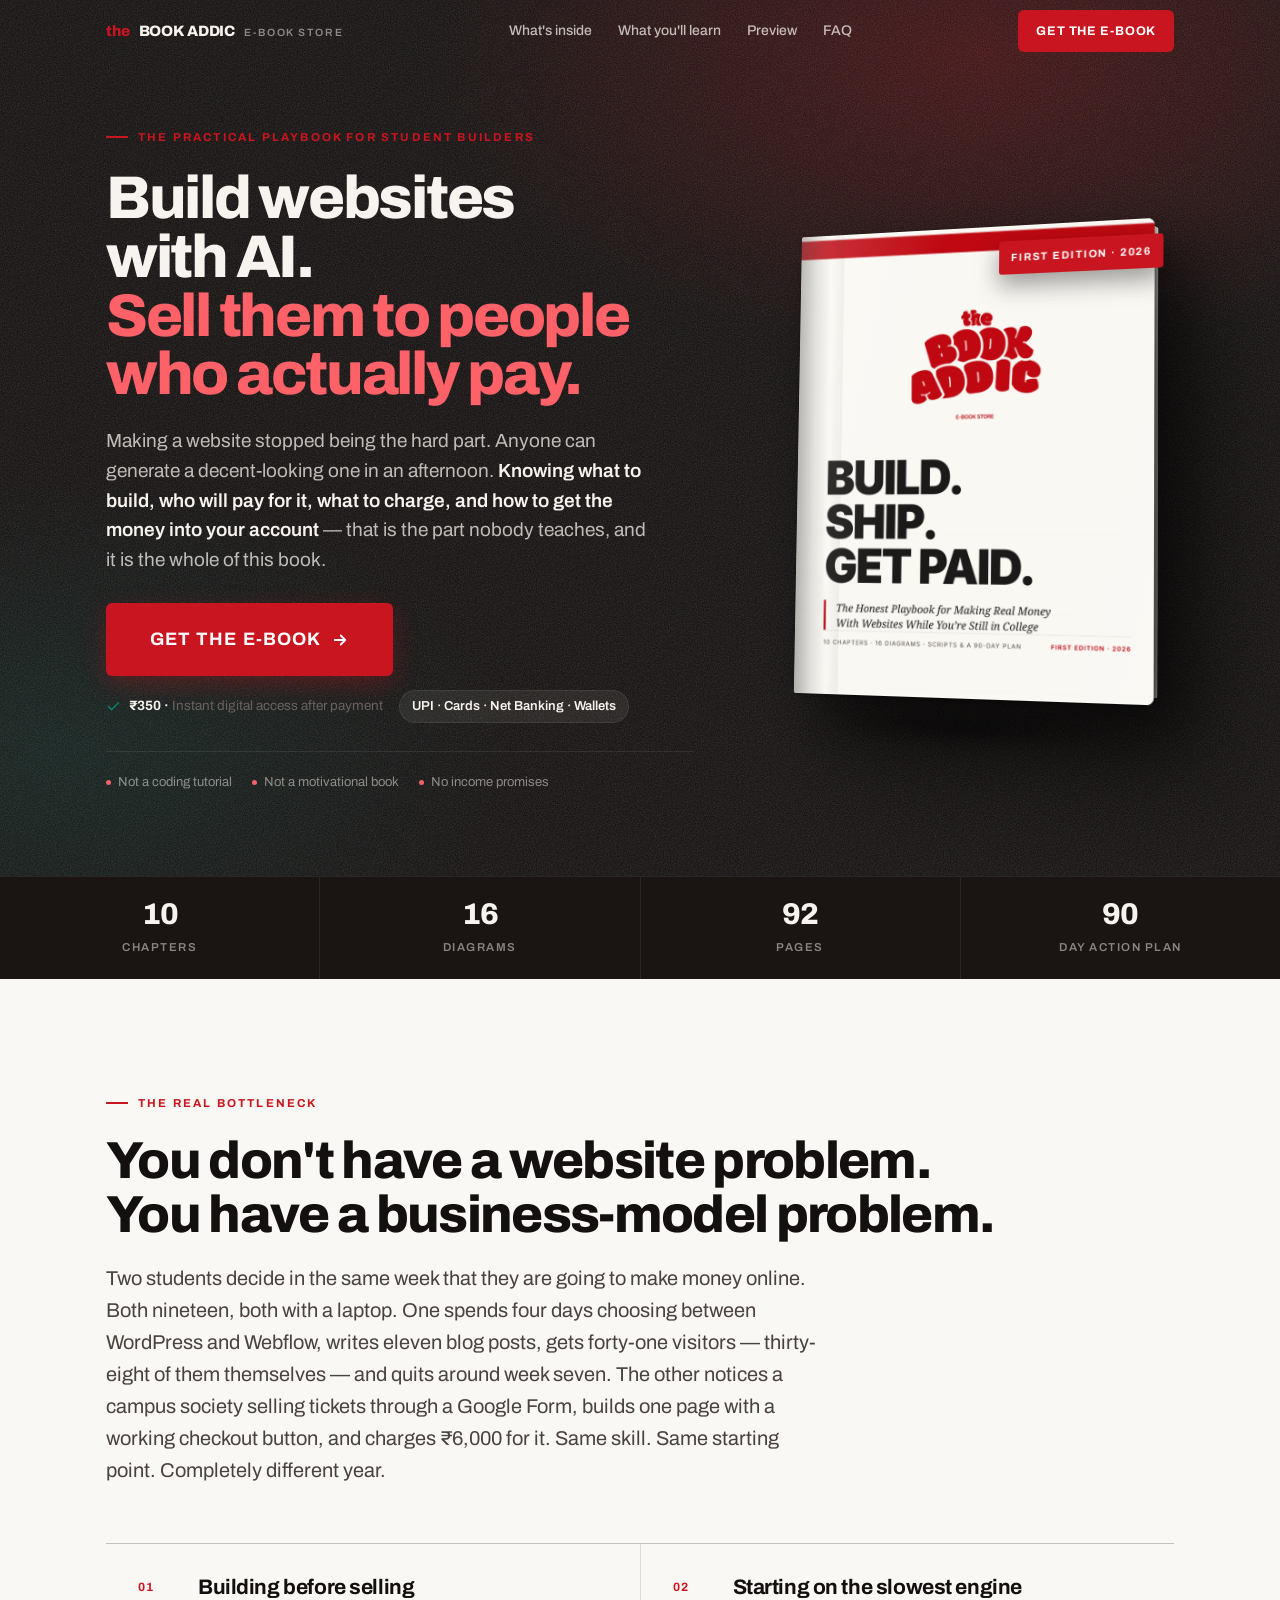
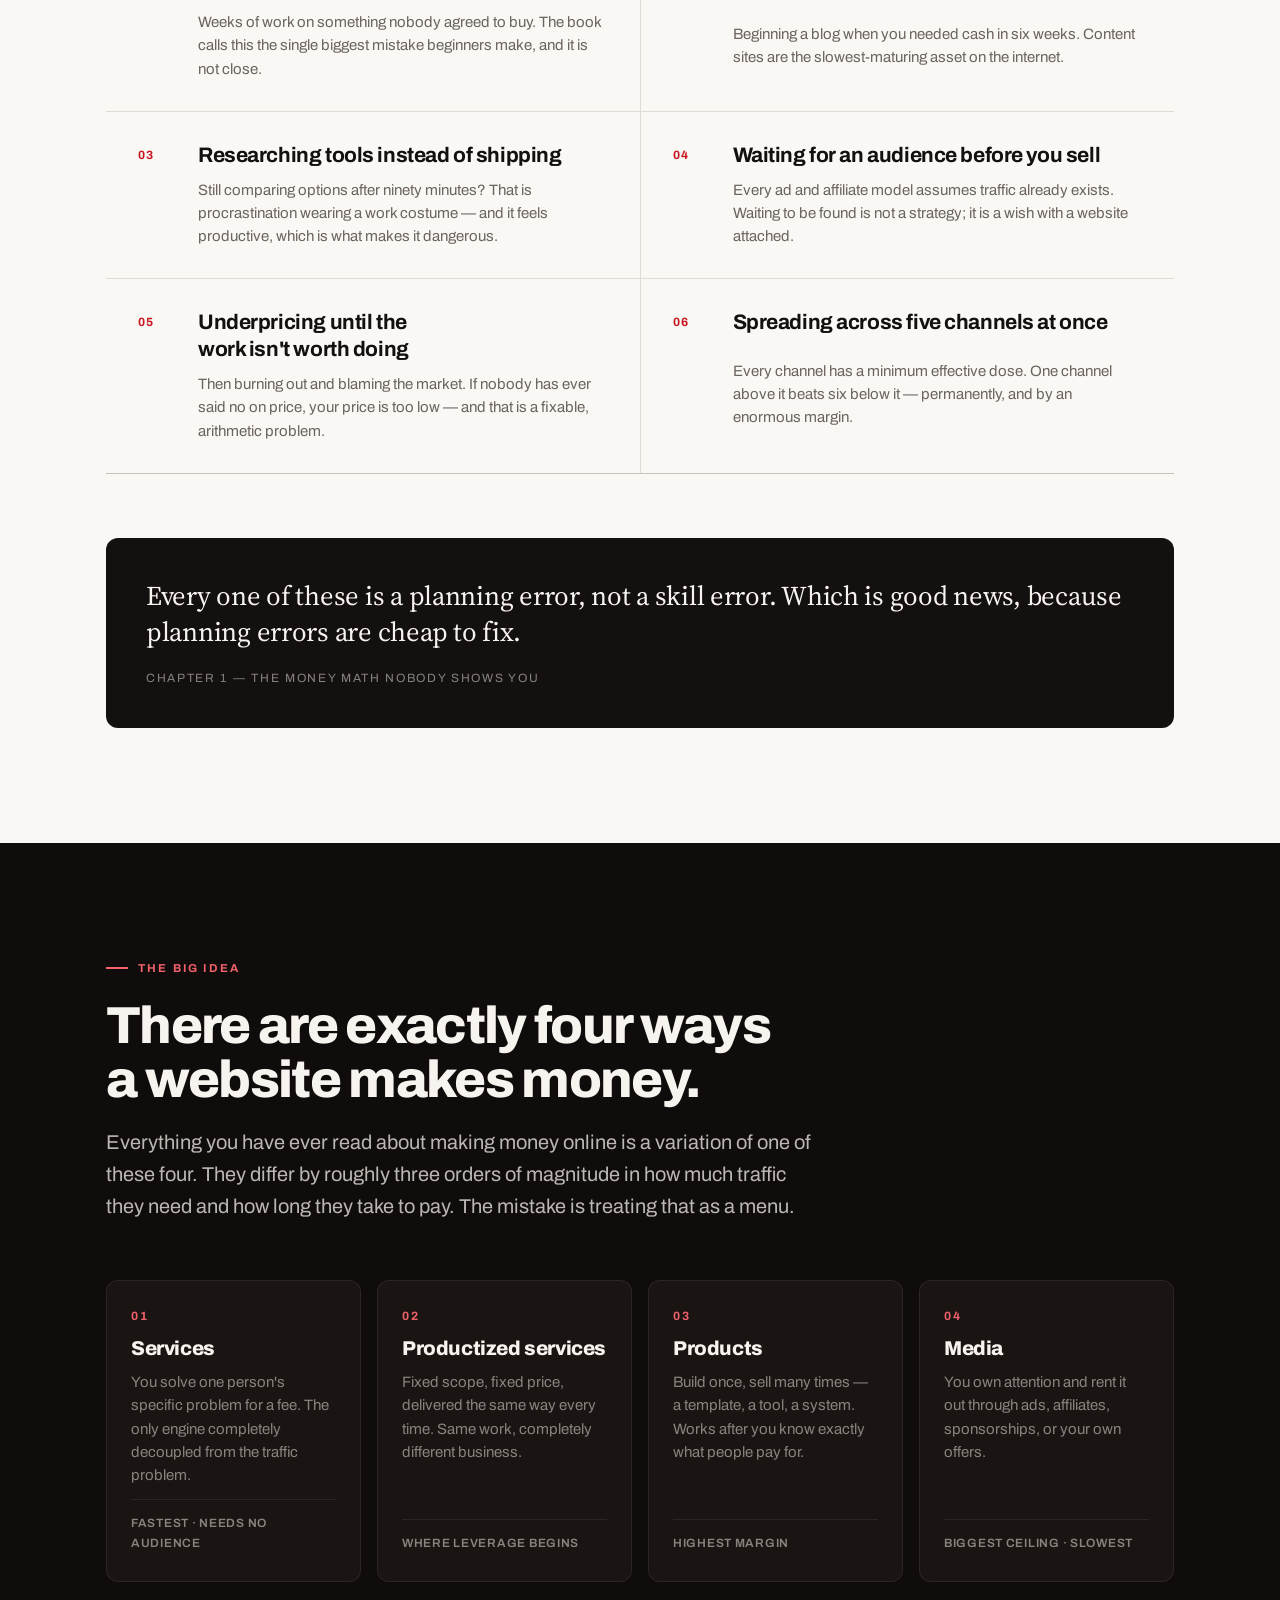
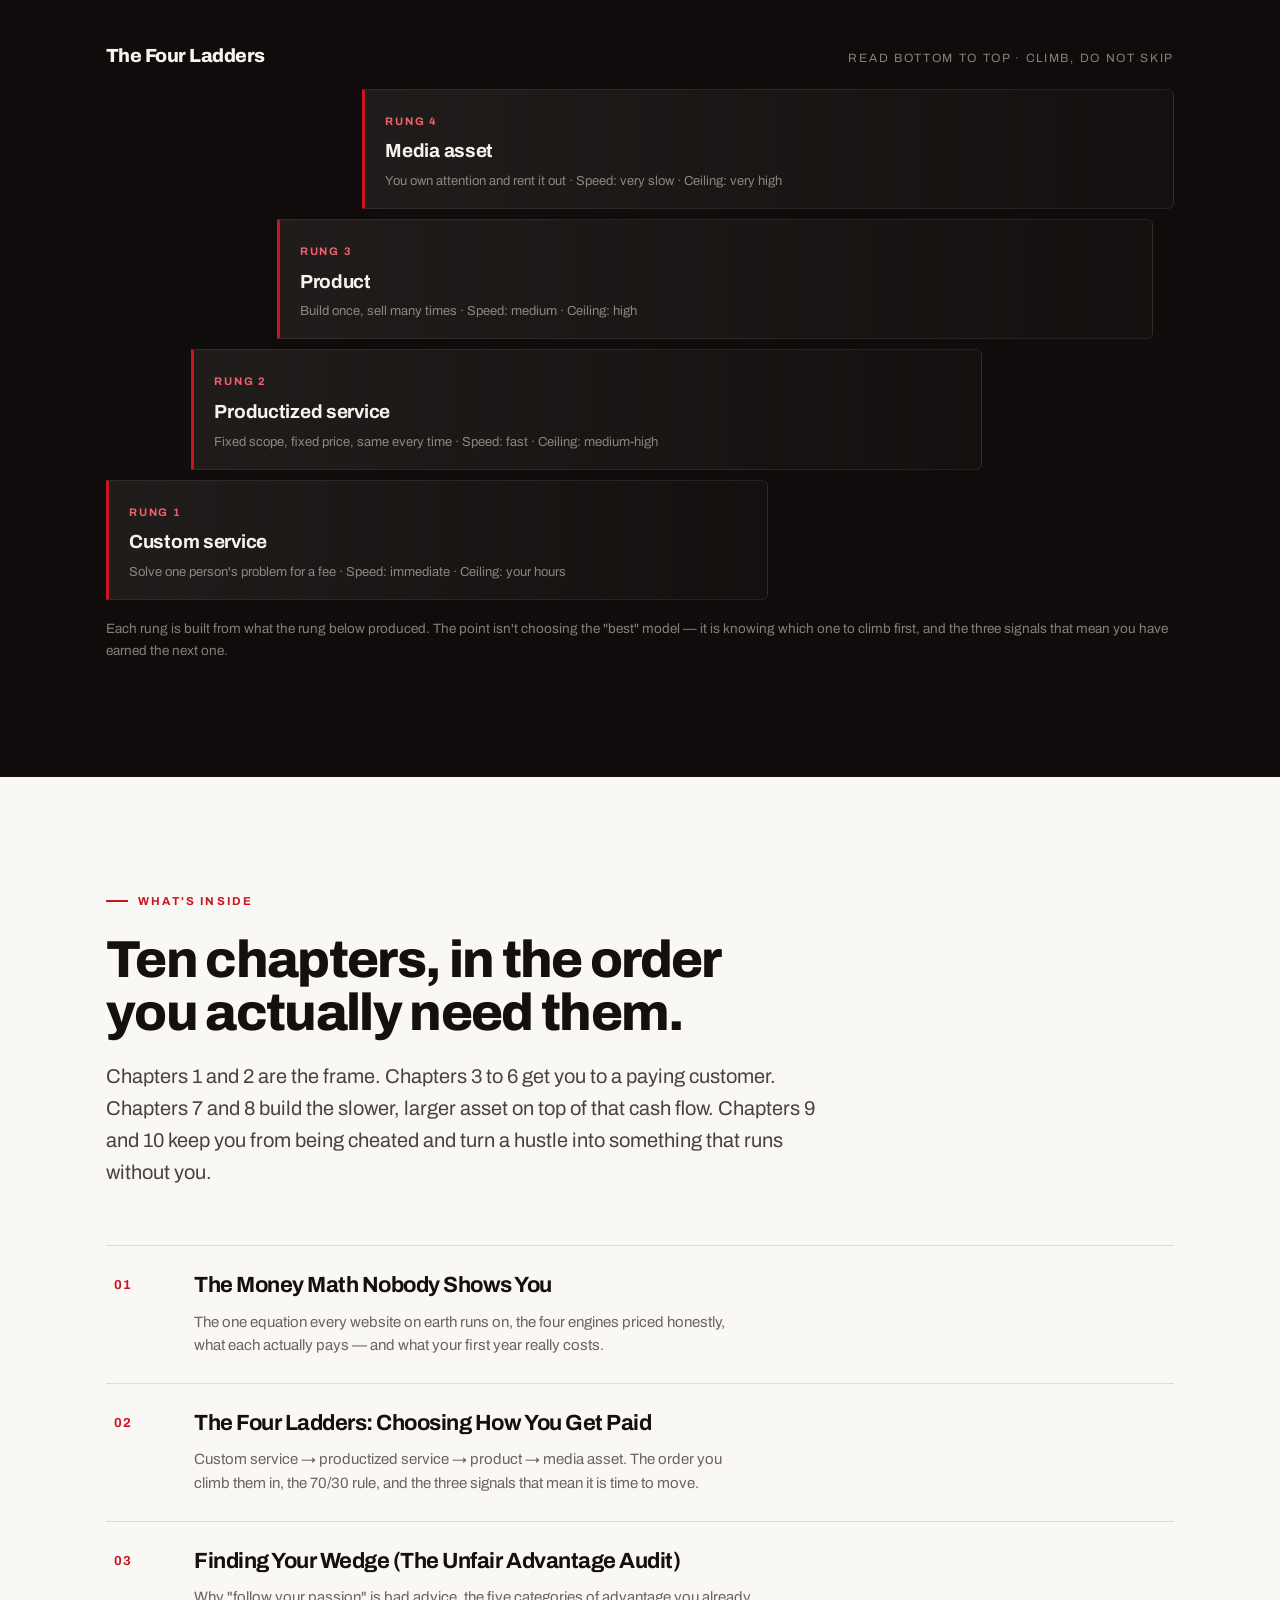
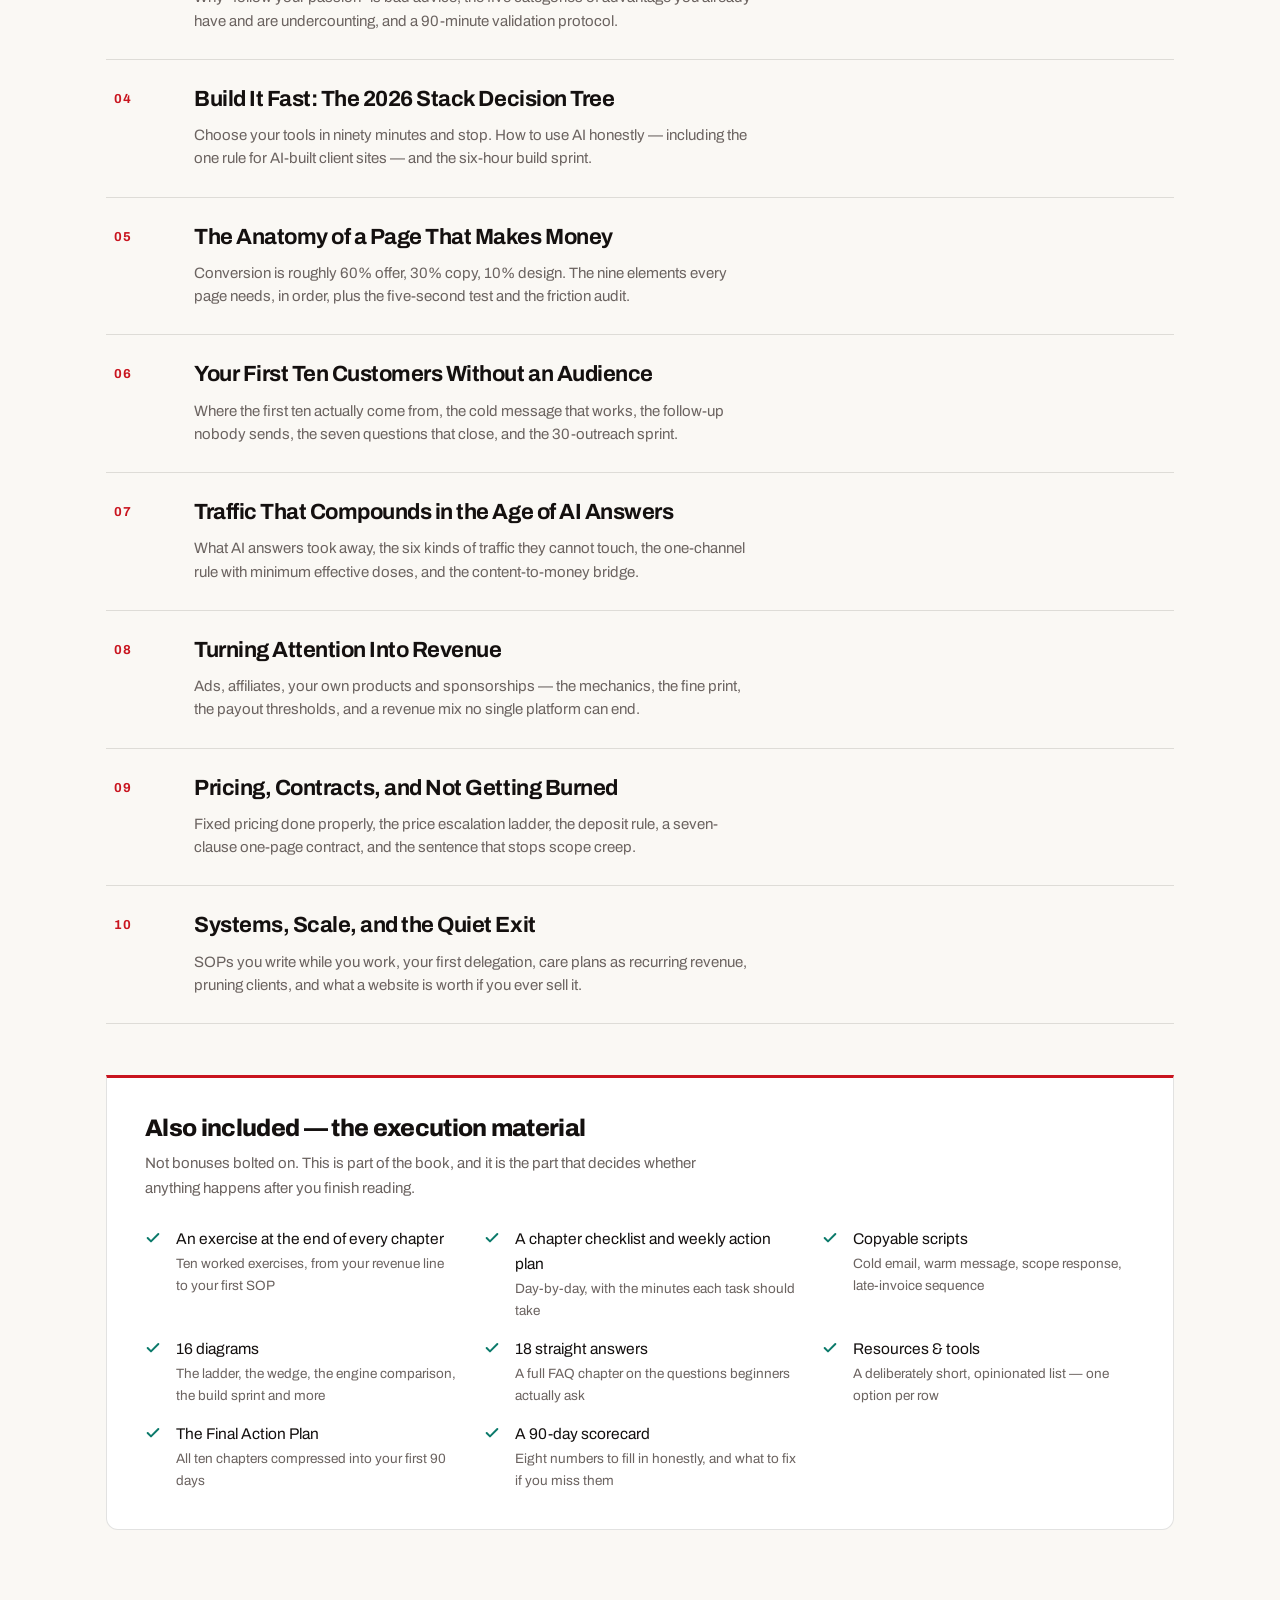
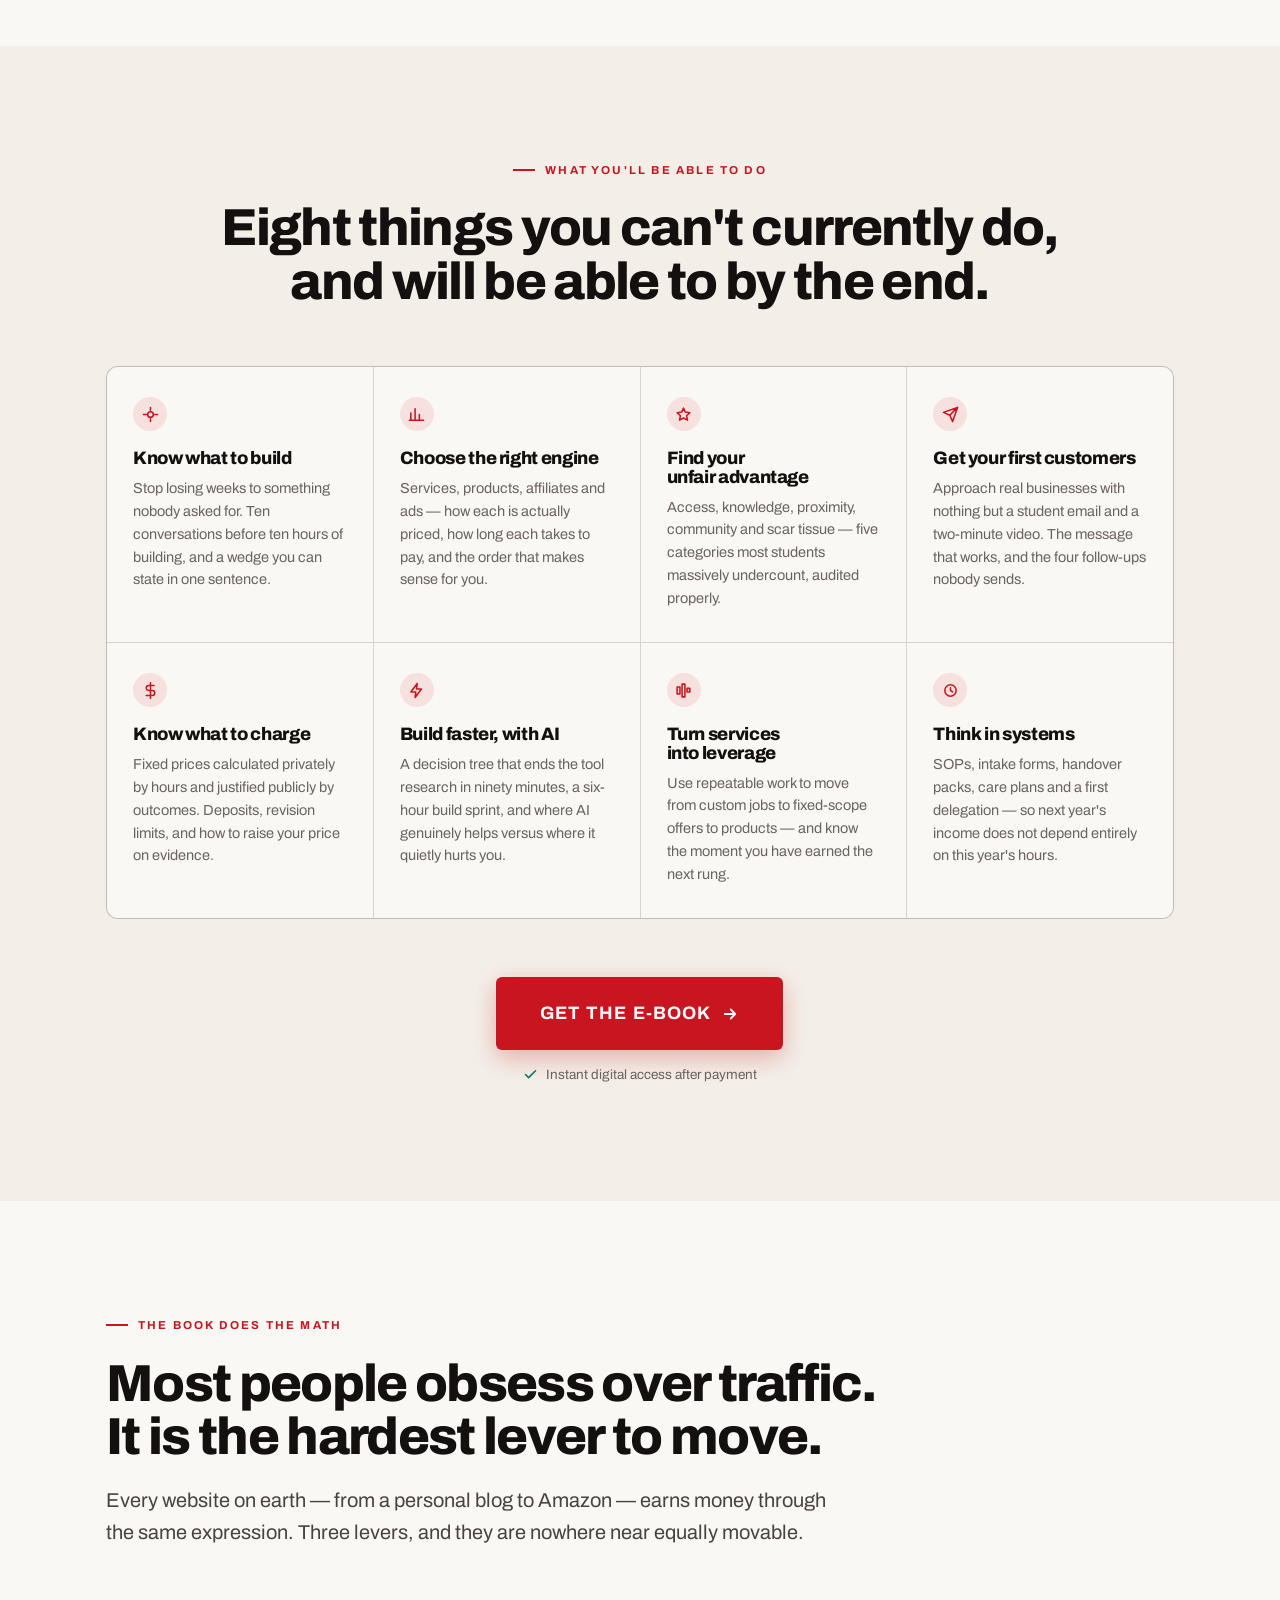
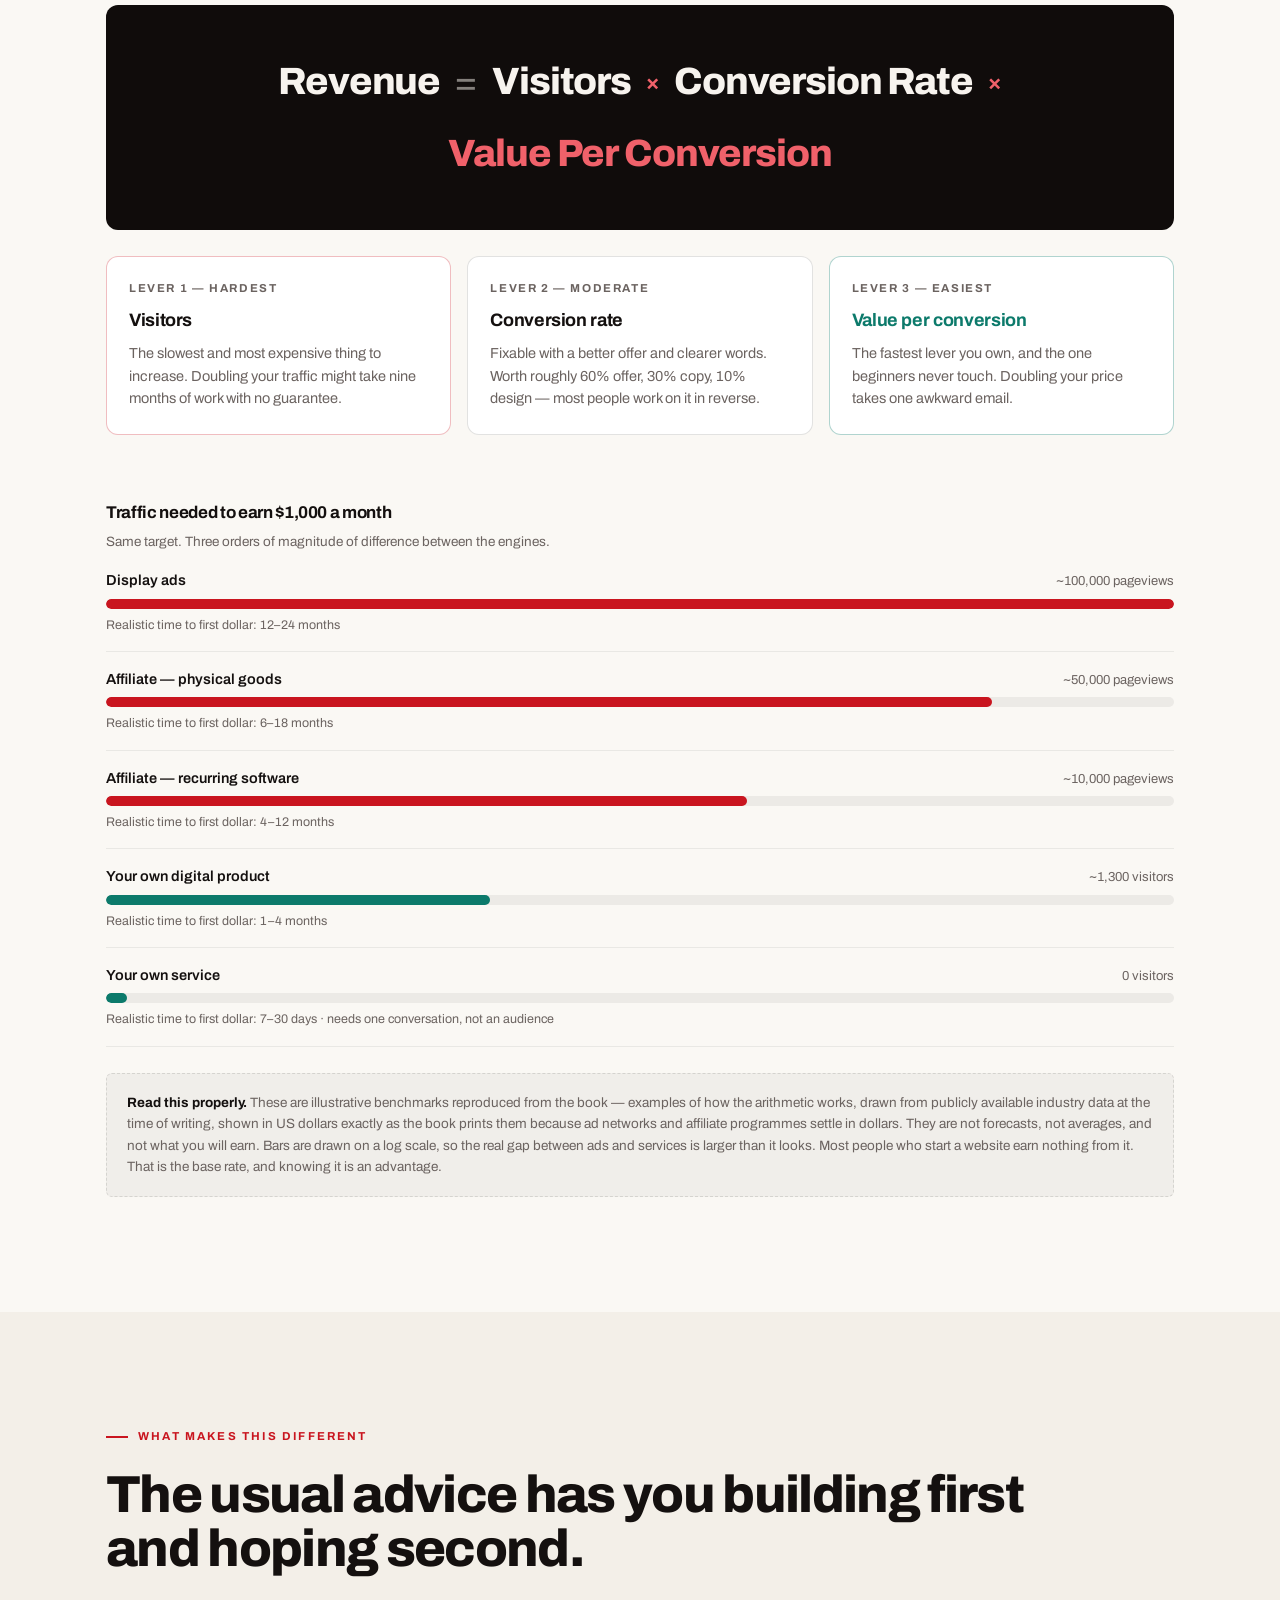
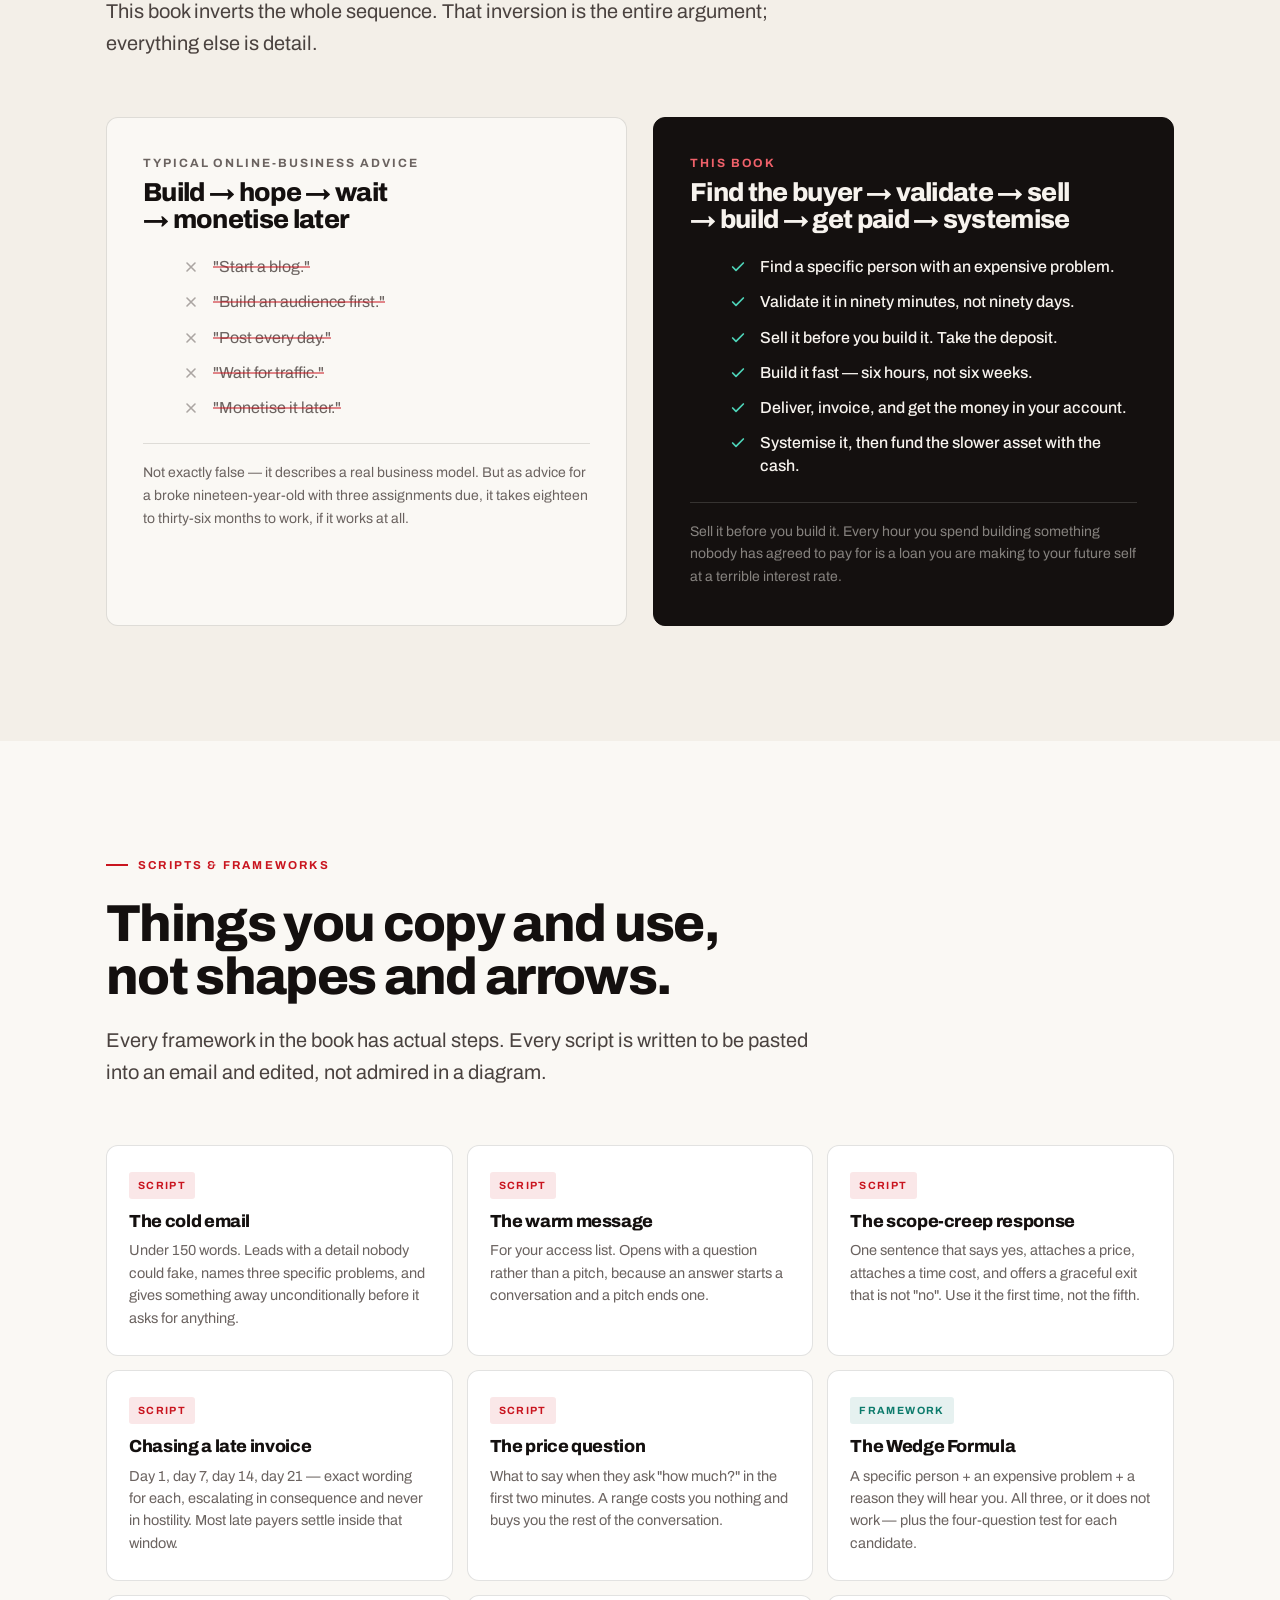
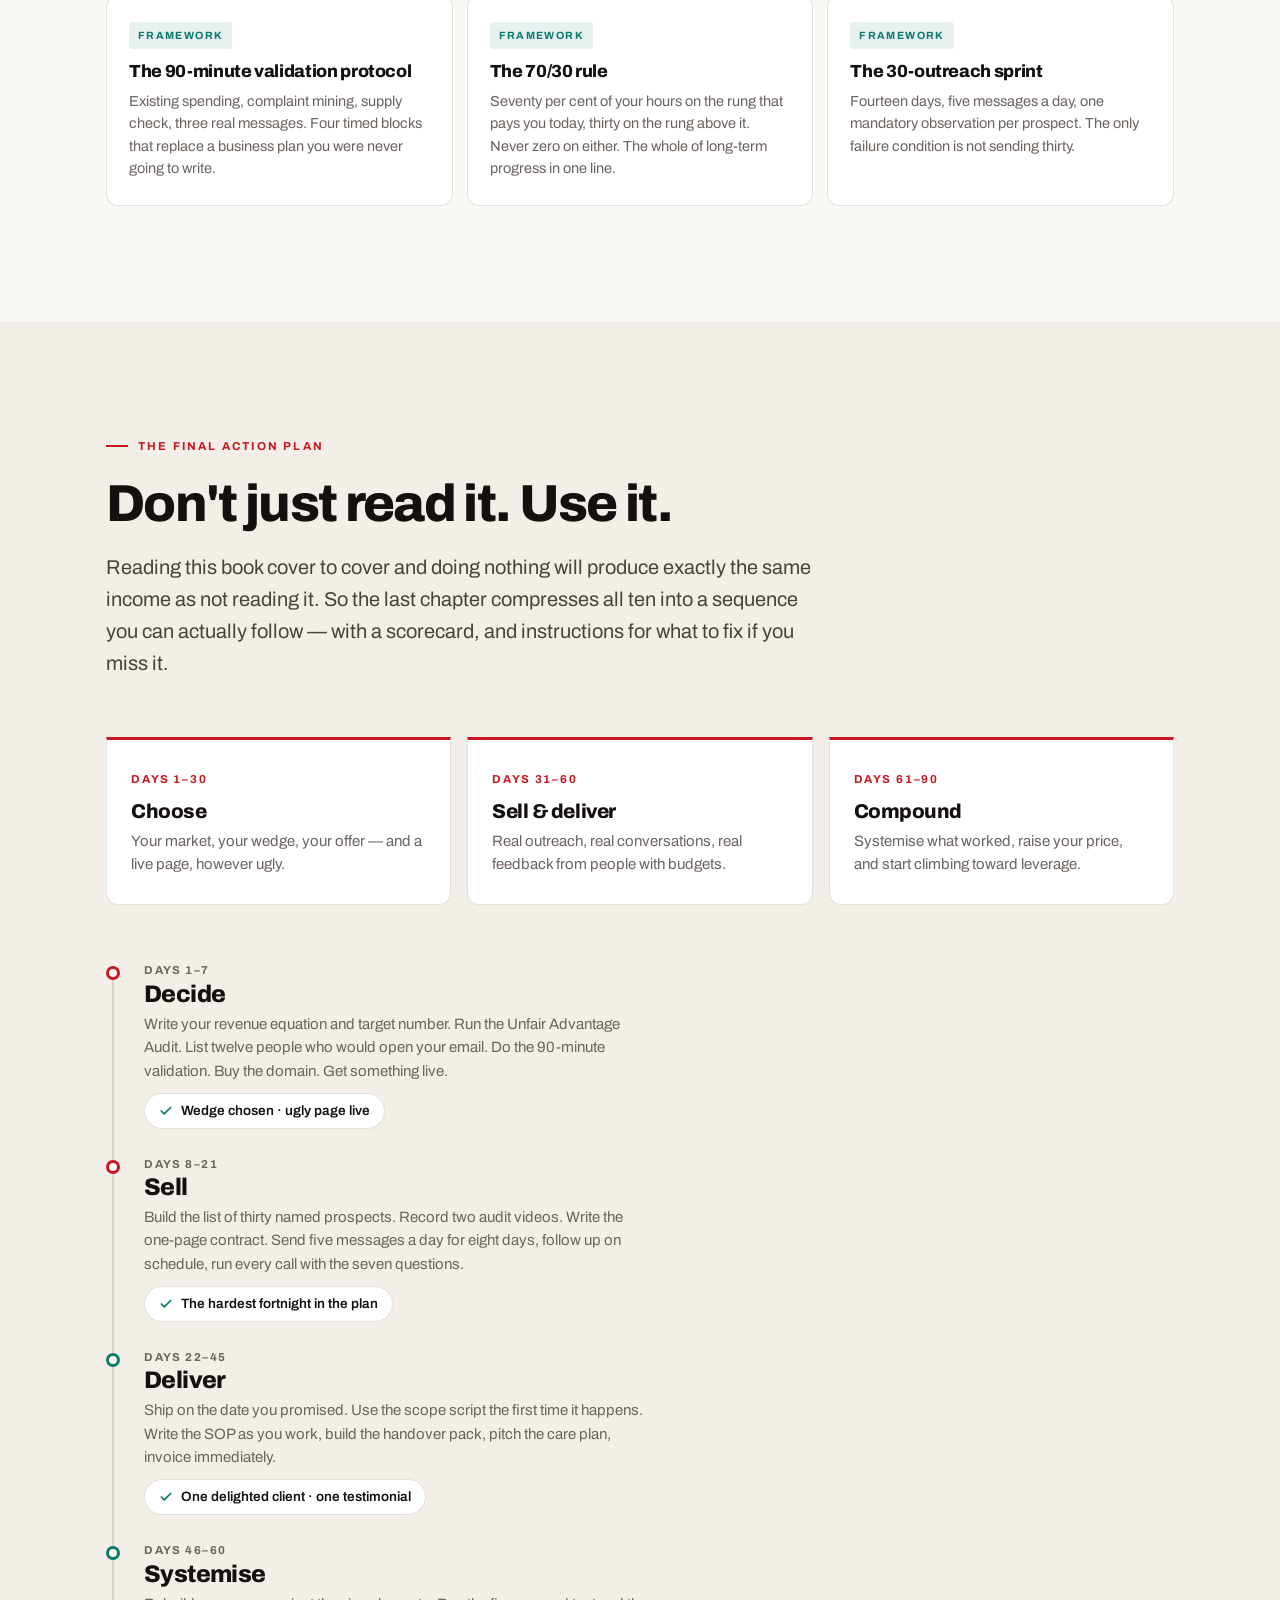
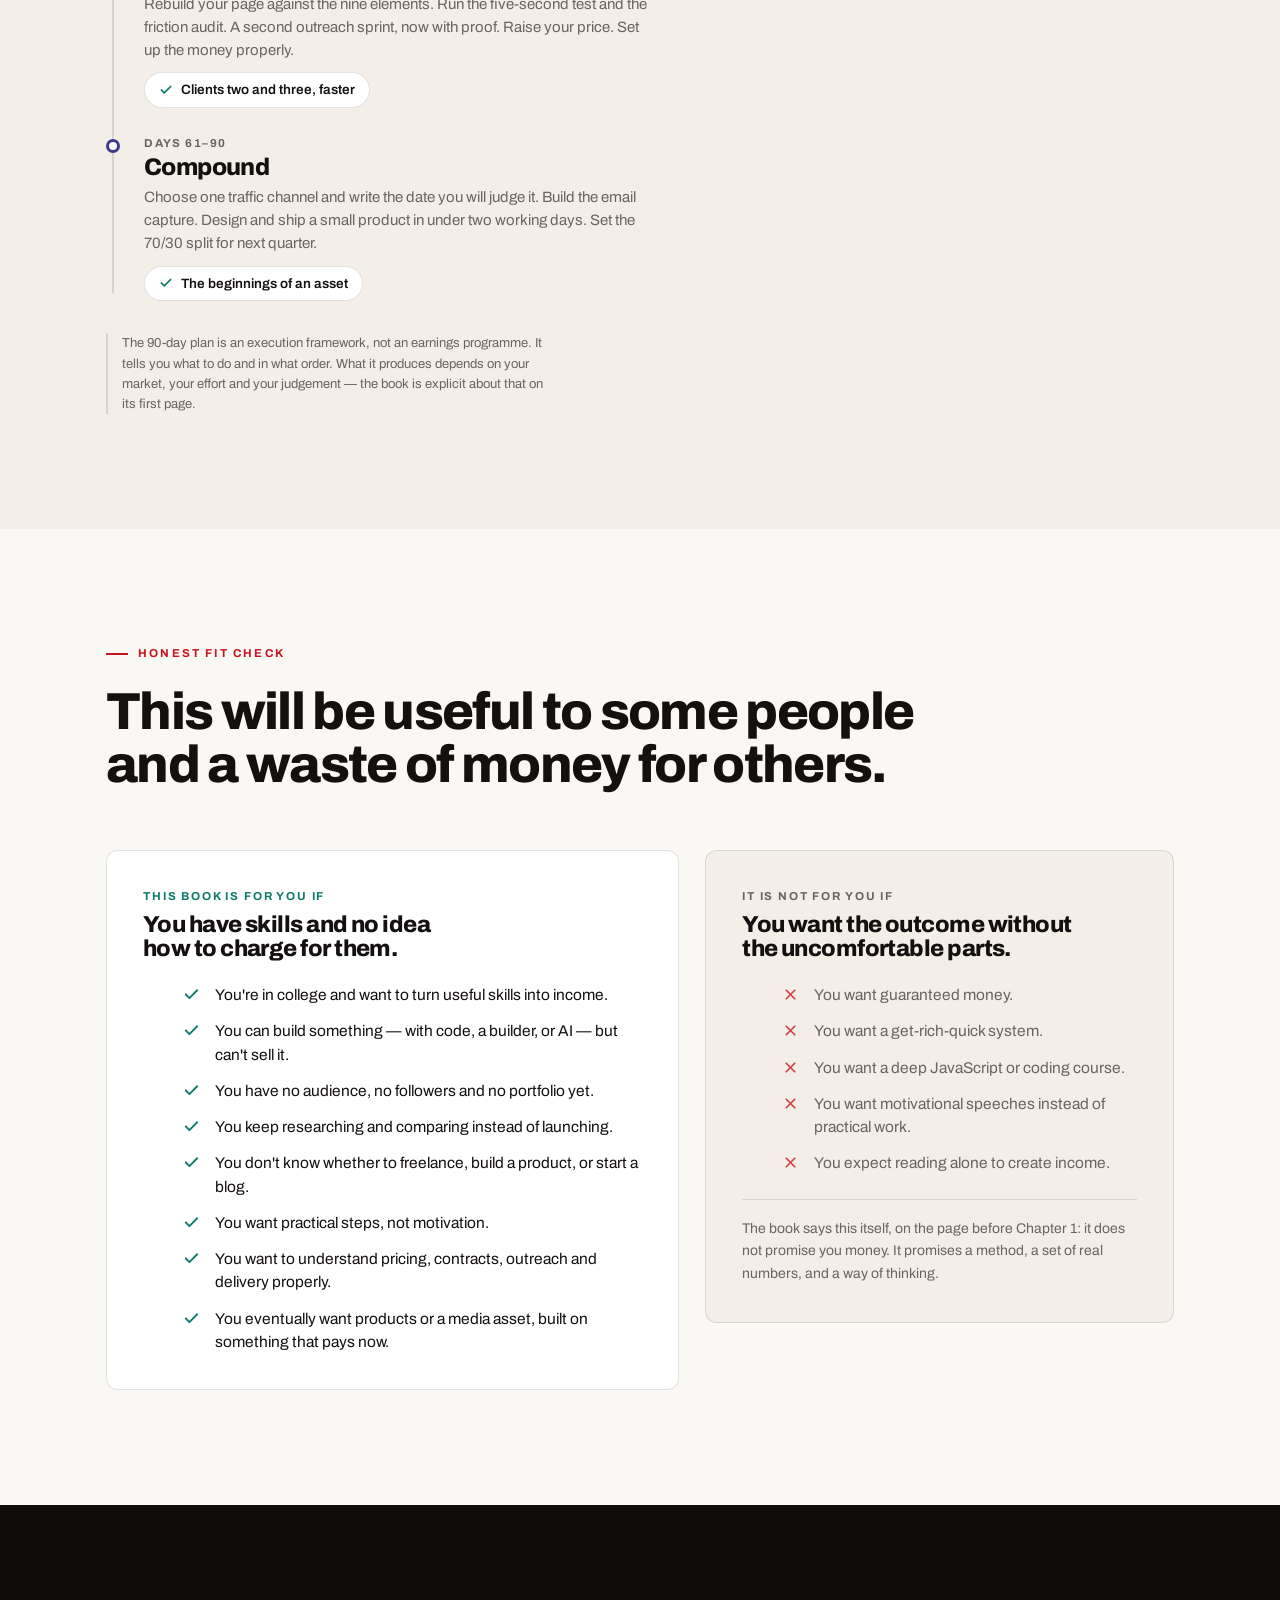
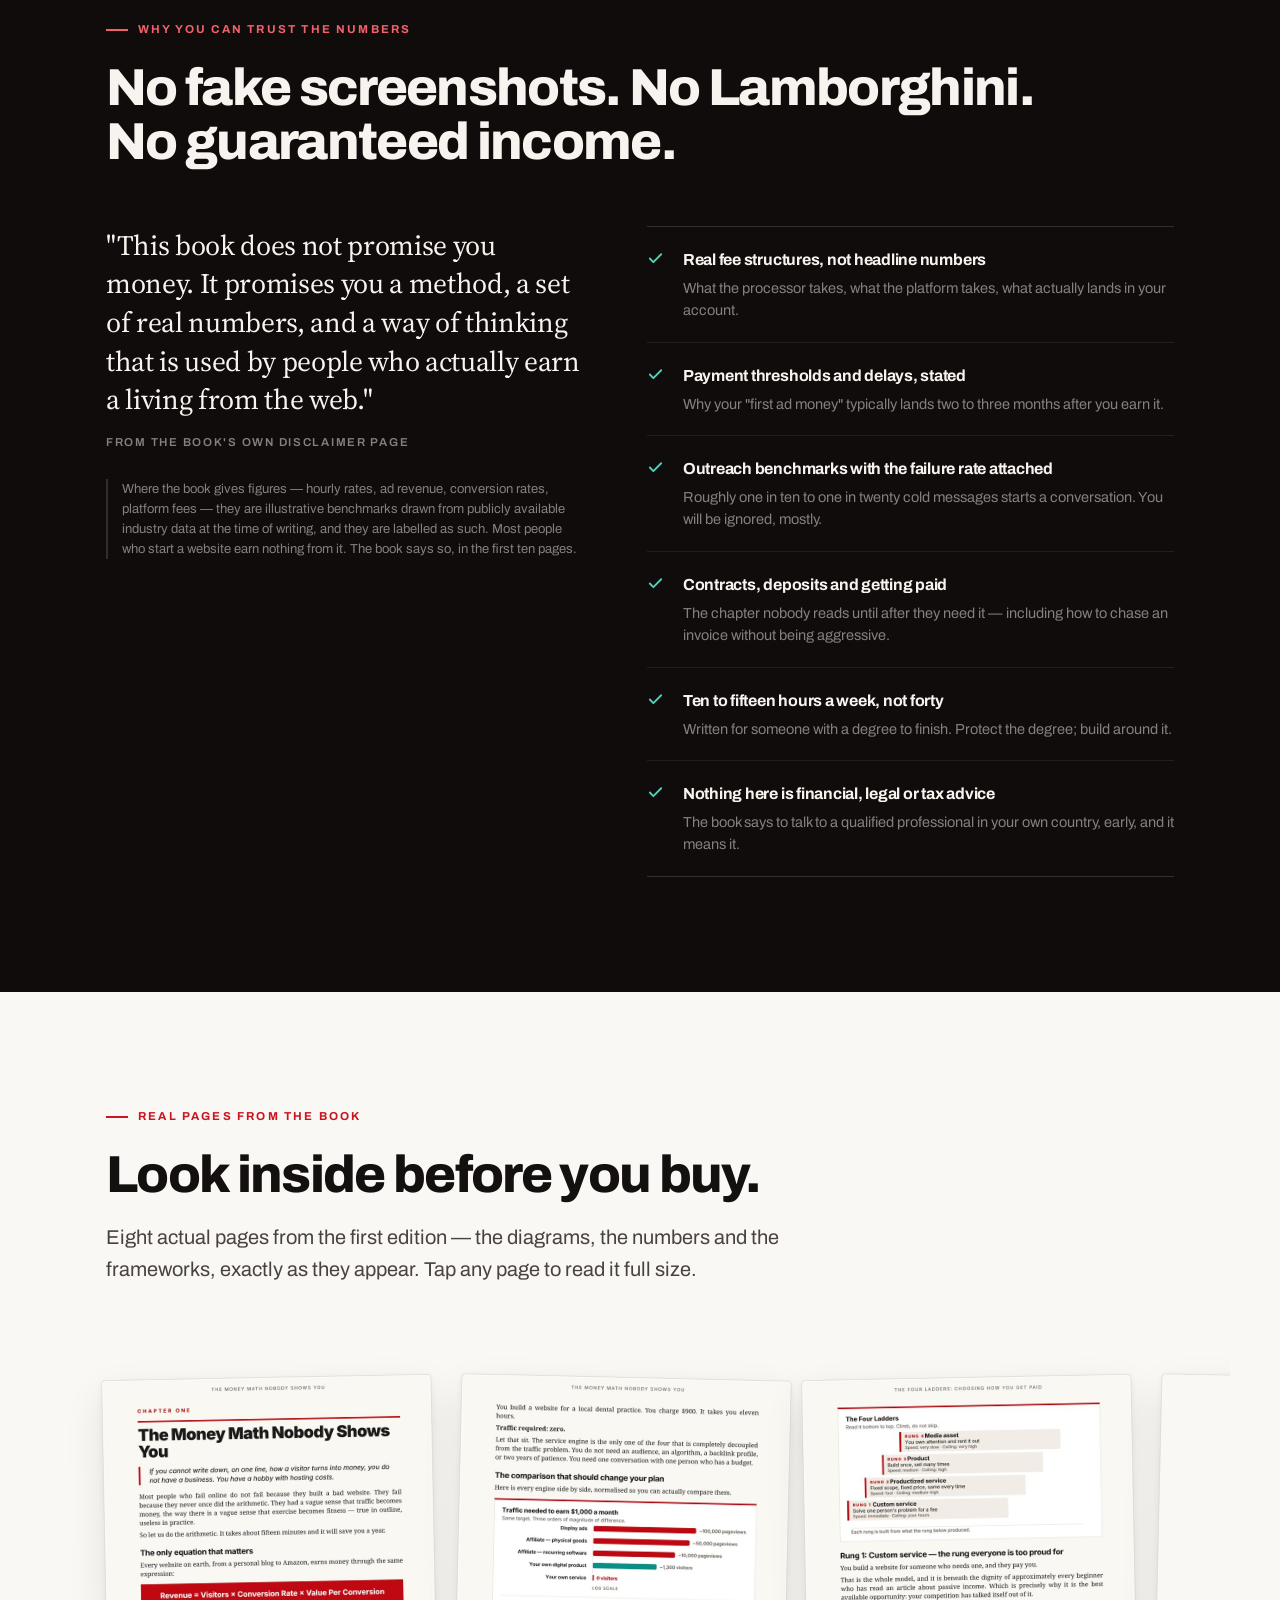
==== index.html @ db7b35ff "Add Build. Ship. Get Paid. sales funnel Two-page static funnel for the e-book: a sales page and a po" ====
<!DOCTYPE html>
<html lang="en-IN">
<head>
<meta charset="utf-8">
<meta name="viewport" content="width=device-width, initial-scale=1">

<title>Build. Ship. Get Paid. | The Honest Playbook for Making Money With Websites</title>
<meta name="description" content="A practical playbook for college students and beginners: what to build, who will pay for it, what to charge, and how to get your first customers without an audience. 10 chapters, 16 diagrams, copyable scripts and a 90-day action plan. No income promises.">
<meta name="author" content="The Book Addic">
<meta name="theme-color" content="#100C0B">
<link rel="canonical" href="https://example.com/funnel/index.html"><!-- ← replace with your live URL -->

<!-- ===== OPEN GRAPH / SOCIAL ============================================
     Replace the two absolute URLs below with your live domain once deployed.
     og:image must be an absolute URL for Facebook/WhatsApp/LinkedIn to fetch it.
====================================================================== -->
<meta property="og:type" content="website">
<meta property="og:locale" content="en_IN">
<meta property="og:site_name" content="The Book Addic — E-Book Store">
<meta property="og:title" content="Build. Ship. Get Paid. — The Honest Playbook for Making Money With Websites">
<meta property="og:description" content="Anyone can build a website with AI now. Almost nobody knows who to sell it to, what to charge, or how to get paid. This is the book about that part.">
<meta property="og:url" content="https://example.com/funnel/index.html">
<meta property="og:image" content="https://example.com/funnel/assets/img/og-image.jpg">
<meta property="og:image:width" content="1200">
<meta property="og:image:height" content="630">
<meta name="twitter:card" content="summary_large_image">
<meta name="twitter:title" content="Build. Ship. Get Paid.">
<meta name="twitter:description" content="Build websites with AI. Sell them to people who actually pay. The honest playbook for student builders.">
<meta name="twitter:image" content="https://example.com/funnel/assets/img/og-image.jpg">

<link rel="icon" href="assets/img/cover.png">

<!-- fonts -->
<link rel="preconnect" href="https://fonts.googleapis.com">
<link rel="preconnect" href="https://fonts.gstatic.com" crossorigin>
<link href="https://fonts.googleapis.com/css2?family=Archivo:wght@400;500;600;700;800&family=Source+Serif+4:ital,opsz,wght@0,8..60,400;0,8..60,600;1,8..60,400&display=swap" rel="stylesheet">
<link rel="stylesheet" href="assets/css/funnel.css">

<!-- ====== ADD META PIXEL HERE ==========================================
<script>
  !function(f,b,e,v,n,t,s){ ... }  // paste the Meta base code
  fbq('init', 'YOUR_PIXEL_ID');
  fbq('track', 'PageView');
</script>
====================================================================== -->

<!-- ====== ADD GOOGLE ANALYTICS HERE ====================================
<script async src="https://www.googletagmanager.com/gtag/js?id=G-XXXXXXX"></script>
<script>
  window.dataLayer = window.dataLayer || [];
  function gtag(){dataLayer.push(arguments);}
  gtag('js', new Date());
  gtag('config', 'G-XXXXXXX');
</script>
====================================================================== -->

<!-- ====== ADD GOOGLE TAG MANAGER HERE ==================================
<script>(function(w,d,s,l,i){ ... })(window,document,'script','dataLayer','GTM-XXXXXXX');</script>
====================================================================== -->

<script type="application/ld+json">
{
  "@context": "https://schema.org",
  "@type": "Book",
  "name": "Build. Ship. Get Paid.",
  "alternateName": "The Honest Playbook for Making Real Money With Websites While You're Still in College",
  "bookEdition": "First Edition",
  "bookFormat": "https://schema.org/EBook",
  "numberOfPages": 92,
  "inLanguage": "en",
  "datePublished": "2026",
  "publisher": { "@type": "Organization", "name": "The Book Addic" },
  "about": ["Web development business", "Freelancing", "Digital products", "Student entrepreneurship"],
  "offers": {
    "@type": "Offer",
    "price": "350.00",
    "priceCurrency": "INR",
    "availability": "https://schema.org/InStock",
    "url": "https://example.com/funnel/index.html"
  }
}
</script>
</head>

<body>

<!-- ====== ADD GOOGLE TAG MANAGER (noscript) HERE ======================= -->

<!-- ══════════════════════════════════════════════════════════════════════
     NAV
══════════════════════════════════════════════════════════════════════ -->
<header class="nav">
  <div class="wrap nav__in">
    <a class="nav__brand" href="#top">
      <b>the</b>BOOK ADDIC <span>E-Book Store</span>
    </a>
    <nav class="nav__links" aria-label="Sections">
      <a href="#inside">What's inside</a>
      <a href="#learn">What you'll learn</a>
      <a href="#preview">Preview</a>
      <a href="#faq">FAQ</a>
    </nav>
    <a class="btn btn--sm nav__cta" data-buy="nav" href="#offer">Get the e-book</a>
  </div>
</header>

<main id="top">

<!-- ══════════════════════════════════════════════════════════════════════
     1 — HERO
══════════════════════════════════════════════════════════════════════ -->
<section class="hero">
  <div class="wrap hero__grid">

    <div>
      <p class="eyebrow">The practical playbook for student builders</p>

      <h1 class="h-xl hero__title">
        <span>Build websites with AI.</span>
        <span class="l2">Sell them to people who actually pay.</span>
      </h1>

      <p class="hero__sub">
        Making a website stopped being the hard part. Anyone can generate a decent-looking
        one in an afternoon. <strong>Knowing what to build, who will pay for it, what to charge,
        and how to get the money into your account</strong> — that is the part nobody teaches,
        and it is the whole of this book.
      </p>

      <div class="hero__actions">
        <a class="btn btn--xl" data-buy="hero" href="#offer">
          Get the e-book
          <svg class="arw" width="18" height="18" viewBox="0 0 24 24" fill="none" stroke="currentColor" stroke-width="2.4" stroke-linecap="round" stroke-linejoin="round" aria-hidden="true"><path d="M5 12h14M13 6l6 6-6 6"/></svg>
        </a>
        <div class="herofoot">
          <p class="reassure">
            <svg width="15" height="15" viewBox="0 0 24 24" fill="none" stroke="currentColor" stroke-width="2.6" stroke-linecap="round" stroke-linejoin="round" aria-hidden="true"><path d="M20 6 9 17l-5-5"/></svg>
            <span><b class="reassure__price" data-price-inline></b>Instant digital access after payment</span>
          </p>
          <p class="methods" data-methods-row>
            <span class="methods__v" data-methods></span>
          </p>
        </div>
      </div>

      <div class="hero__nots">
        <span>Not a coding tutorial</span>
        <span>Not a motivational book</span>
        <span>No income promises</span>
      </div>
    </div>

    <div class="mockup">
      <div class="book">
        <span class="book__badge">First edition · 2026</span>
        <div class="book__face">
          <img src="assets/img/cover.png" width="820" height="1040" alt="Cover of Build. Ship. Get Paid. — The Honest Playbook for Making Real Money With Websites While You're Still in College, published by The Book Addic." fetchpriority="high">
        </div>
        <div class="book__pages" aria-hidden="true"></div>
        <div class="book__glow" aria-hidden="true"></div>
      </div>
    </div>

  </div>
</section>

<!-- spec strip -->
<section class="spec" aria-label="What the book contains">
  <div class="spec__in">
    <div class="spec__i"><div class="spec__n">10</div><div class="spec__l">Chapters</div></div>
    <div class="spec__i"><div class="spec__n">16</div><div class="spec__l">Diagrams</div></div>
    <div class="spec__i"><div class="spec__n">92</div><div class="spec__l">Pages</div></div>
    <div class="spec__i"><div class="spec__n">90</div><div class="spec__l">Day action plan</div></div>
  </div>
</section>

<!-- ══════════════════════════════════════════════════════════════════════
     2 — PROBLEM
══════════════════════════════════════════════════════════════════════ -->
<section class="section" id="problem">
  <div class="wrap">
    <div class="head rv">
      <p class="eyebrow">The real bottleneck</p>
      <h2 class="h-lg">You don't have a website problem.<br>You have a business-model problem.</h2>
      <p class="lede">
        Two students decide in the same week that they are going to make money online. Both
        nineteen, both with a laptop. One spends four days choosing between WordPress and
        Webflow, writes eleven blog posts, gets forty-one visitors — thirty-eight of them
        themselves — and quits around week seven. The other notices a campus society selling
        tickets through a Google Form, builds one page with a working checkout button, and
        charges ₹6,000 for it. Same skill. Same starting point. Completely different year.
      </p>
    </div>

    <div class="mistakes rv">
      <div class="mistake">
        <span class="mistake__n">01</span>
        <h3 class="mistake__t">Building before selling</h3>
        <p class="mistake__d">Weeks of work on something nobody agreed to buy. The book calls this the single biggest mistake beginners make, and it is not close.</p>
      </div>
      <div class="mistake">
        <span class="mistake__n">02</span>
        <h3 class="mistake__t">Starting on the slowest engine</h3>
        <p class="mistake__d">Beginning a blog when you needed cash in six weeks. Content sites are the slowest-maturing asset on the internet.</p>
      </div>
      <div class="mistake">
        <span class="mistake__n">03</span>
        <h3 class="mistake__t">Researching tools instead of shipping</h3>
        <p class="mistake__d">Still comparing options after ninety minutes? That is procrastination wearing a work costume — and it feels productive, which is what makes it dangerous.</p>
      </div>
      <div class="mistake">
        <span class="mistake__n">04</span>
        <h3 class="mistake__t">Waiting for an audience before you sell</h3>
        <p class="mistake__d">Every ad and affiliate model assumes traffic already exists. Waiting to be found is not a strategy; it is a wish with a website attached.</p>
      </div>
      <div class="mistake">
        <span class="mistake__n">05</span>
        <h3 class="mistake__t">Underpricing until the work isn't worth doing</h3>
        <p class="mistake__d">Then burning out and blaming the market. If nobody has ever said no on price, your price is too low — and that is a fixable, arithmetic problem.</p>
      </div>
      <div class="mistake">
        <span class="mistake__n">06</span>
        <h3 class="mistake__t">Spreading across five channels at once</h3>
        <p class="mistake__d">Every channel has a minimum effective dose. One channel above it beats six below it — permanently, and by an enormous margin.</p>
      </div>
    </div>

    <div class="quotebar rv">
      <p class="serif">Every one of these is a planning error, not a skill error. Which is good news, because planning errors are cheap to fix.</p>
      <cite>Chapter 1 — The Money Math Nobody Shows You</cite>
    </div>
  </div>
</section>

<!-- ══════════════════════════════════════════════════════════════════════
     3 — THE BIG IDEA: FOUR REVENUE ENGINES + THE LADDER
══════════════════════════════════════════════════════════════════════ -->
<section class="section section--dark" id="engines">
  <div class="wrap">
    <div class="head rv">
      <p class="eyebrow">The big idea</p>
      <h2 class="h-lg">There are exactly four ways<br>a website makes money.</h2>
      <p class="lede">
        Everything you have ever read about making money online is a variation of one of these
        four. They differ by roughly three orders of magnitude in how much traffic they need
        and how long they take to pay. The mistake is treating that as a menu.
      </p>
    </div>

    <div class="engines">
      <article class="engine rv">
        <span class="engine__n">01</span>
        <h3>Services</h3>
        <p>You solve one person's specific problem for a fee. The only engine completely decoupled from the traffic problem.</p>
        <span class="engine__tag">Fastest · needs no audience</span>
      </article>
      <article class="engine rv rv-d1">
        <span class="engine__n">02</span>
        <h3>Productized services</h3>
        <p>Fixed scope, fixed price, delivered the same way every time. Same work, completely different business.</p>
        <span class="engine__tag">Where leverage begins</span>
      </article>
      <article class="engine rv rv-d2">
        <span class="engine__n">03</span>
        <h3>Products</h3>
        <p>Build once, sell many times — a template, a tool, a system. Works after you know exactly what people pay for.</p>
        <span class="engine__tag">Highest margin</span>
      </article>
      <article class="engine rv rv-d3">
        <span class="engine__n">04</span>
        <h3>Media</h3>
        <p>You own attention and rent it out through ads, affiliates, sponsorships, or your own offers.</p>
        <span class="engine__tag">Biggest ceiling · slowest</span>
      </article>
    </div>

    <div class="ladder rv">
      <div class="ladder__head">
        <h3>The Four Ladders</h3>
        <span>Read bottom to top · climb, do not skip</span>
      </div>
      <div class="rungs">
        <div class="rung rung--1">
          <span class="rung__k">Rung 1</span>
          <div class="rung__t">Custom service</div>
          <div class="rung__m">Solve one person's problem for a fee · Speed: immediate · Ceiling: your hours</div>
        </div>
        <div class="rung rung--2">
          <span class="rung__k">Rung 2</span>
          <div class="rung__t">Productized service</div>
          <div class="rung__m">Fixed scope, fixed price, same every time · Speed: fast · Ceiling: medium-high</div>
        </div>
        <div class="rung rung--3">
          <span class="rung__k">Rung 3</span>
          <div class="rung__t">Product</div>
          <div class="rung__m">Build once, sell many times · Speed: medium · Ceiling: high</div>
        </div>
        <div class="rung rung--4">
          <span class="rung__k">Rung 4</span>
          <div class="rung__t">Media asset</div>
          <div class="rung__m">You own attention and rent it out · Speed: very slow · Ceiling: very high</div>
        </div>
      </div>
      <p class="ladder__foot">
        Each rung is built from what the rung below produced. The point isn't choosing the
        "best" model — it is knowing which one to climb first, and the three signals that
        mean you have earned the next one.
      </p>
    </div>
  </div>
</section>

<!-- ══════════════════════════════════════════════════════════════════════
     4 — WHAT'S INSIDE
══════════════════════════════════════════════════════════════════════ -->
<section class="section" id="inside">
  <div class="wrap">
    <div class="head rv">
      <p class="eyebrow">What's inside</p>
      <h2 class="h-lg">Ten chapters, in the order you actually need them.</h2>
      <p class="lede">
        Chapters 1 and 2 are the frame. Chapters 3 to 6 get you to a paying customer.
        Chapters 7 and 8 build the slower, larger asset on top of that cash flow.
        Chapters 9 and 10 keep you from being cheated and turn a hustle into something
        that runs without you.
      </p>
    </div>

    <div class="chapters rv">
      <article class="chapter">
        <span class="chapter__n">01</span>
        <h3 class="chapter__t">The Money Math Nobody Shows You</h3>
        <p class="chapter__d">The one equation every website on earth runs on, the four engines priced honestly, what each actually pays — and what your first year really costs.</p>
      </article>
      <article class="chapter">
        <span class="chapter__n">02</span>
        <h3 class="chapter__t">The Four Ladders: Choosing How You Get Paid</h3>
        <p class="chapter__d">Custom service → productized service → product → media asset. The order you climb them in, the 70/30 rule, and the three signals that mean it is time to move.</p>
      </article>
      <article class="chapter">
        <span class="chapter__n">03</span>
        <h3 class="chapter__t">Finding Your Wedge (The Unfair Advantage Audit)</h3>
        <p class="chapter__d">Why "follow your passion" is bad advice, the five categories of advantage you already have and are undercounting, and a 90-minute validation protocol.</p>
      </article>
      <article class="chapter">
        <span class="chapter__n">04</span>
        <h3 class="chapter__t">Build It Fast: The 2026 Stack Decision Tree</h3>
        <p class="chapter__d">Choose your tools in ninety minutes and stop. How to use AI honestly — including the one rule for AI-built client sites — and the six-hour build sprint.</p>
      </article>
      <article class="chapter">
        <span class="chapter__n">05</span>
        <h3 class="chapter__t">The Anatomy of a Page That Makes Money</h3>
        <p class="chapter__d">Conversion is roughly 60% offer, 30% copy, 10% design. The nine elements every page needs, in order, plus the five-second test and the friction audit.</p>
      </article>
      <article class="chapter">
        <span class="chapter__n">06</span>
        <h3 class="chapter__t">Your First Ten Customers Without an Audience</h3>
        <p class="chapter__d">Where the first ten actually come from, the cold message that works, the follow-up nobody sends, the seven questions that close, and the 30-outreach sprint.</p>
      </article>
      <article class="chapter">
        <span class="chapter__n">07</span>
        <h3 class="chapter__t">Traffic That Compounds in the Age of AI Answers</h3>
        <p class="chapter__d">What AI answers took away, the six kinds of traffic they cannot touch, the one-channel rule with minimum effective doses, and the content-to-money bridge.</p>
      </article>
      <article class="chapter">
        <span class="chapter__n">08</span>
        <h3 class="chapter__t">Turning Attention Into Revenue</h3>
        <p class="chapter__d">Ads, affiliates, your own products and sponsorships — the mechanics, the fine print, the payout thresholds, and a revenue mix no single platform can end.</p>
      </article>
      <article class="chapter">
        <span class="chapter__n">09</span>
        <h3 class="chapter__t">Pricing, Contracts, and Not Getting Burned</h3>
        <p class="chapter__d">Fixed pricing done properly, the price escalation ladder, the deposit rule, a seven-clause one-page contract, and the sentence that stops scope creep.</p>
      </article>
      <article class="chapter">
        <span class="chapter__n">10</span>
        <h3 class="chapter__t">Systems, Scale, and the Quiet Exit</h3>
        <p class="chapter__d">SOPs you write while you work, your first delegation, care plans as recurring revenue, pruning clients, and what a website is worth if you ever sell it.</p>
      </article>
    </div>

    <div class="included rv">
      <h3>Also included — the execution material</h3>
      <p>Not bonuses bolted on. This is part of the book, and it is the part that decides whether anything happens after you finish reading.</p>
      <div class="included__grid">
        <div class="included__i">
          <svg width="16" height="16" viewBox="0 0 24 24" fill="none" stroke="currentColor" stroke-width="3" stroke-linecap="round" stroke-linejoin="round" aria-hidden="true"><path d="M20 6 9 17l-5-5"/></svg>
          <div>An exercise at the end of every chapter<span>Ten worked exercises, from your revenue line to your first SOP</span></div>
        </div>
        <div class="included__i">
          <svg width="16" height="16" viewBox="0 0 24 24" fill="none" stroke="currentColor" stroke-width="3" stroke-linecap="round" stroke-linejoin="round" aria-hidden="true"><path d="M20 6 9 17l-5-5"/></svg>
          <div>A chapter checklist and weekly action plan<span>Day-by-day, with the minutes each task should take</span></div>
        </div>
        <div class="included__i">
          <svg width="16" height="16" viewBox="0 0 24 24" fill="none" stroke="currentColor" stroke-width="3" stroke-linecap="round" stroke-linejoin="round" aria-hidden="true"><path d="M20 6 9 17l-5-5"/></svg>
          <div>Copyable scripts<span>Cold email, warm message, scope response, late-invoice sequence</span></div>
        </div>
        <div class="included__i">
          <svg width="16" height="16" viewBox="0 0 24 24" fill="none" stroke="currentColor" stroke-width="3" stroke-linecap="round" stroke-linejoin="round" aria-hidden="true"><path d="M20 6 9 17l-5-5"/></svg>
          <div>16 diagrams<span>The ladder, the wedge, the engine comparison, the build sprint and more</span></div>
        </div>
        <div class="included__i">
          <svg width="16" height="16" viewBox="0 0 24 24" fill="none" stroke="currentColor" stroke-width="3" stroke-linecap="round" stroke-linejoin="round" aria-hidden="true"><path d="M20 6 9 17l-5-5"/></svg>
          <div>18 straight answers<span>A full FAQ chapter on the questions beginners actually ask</span></div>
        </div>
        <div class="included__i">
          <svg width="16" height="16" viewBox="0 0 24 24" fill="none" stroke="currentColor" stroke-width="3" stroke-linecap="round" stroke-linejoin="round" aria-hidden="true"><path d="M20 6 9 17l-5-5"/></svg>
          <div>Resources &amp; tools<span>A deliberately short, opinionated list — one option per row</span></div>
        </div>
        <div class="included__i">
          <svg width="16" height="16" viewBox="0 0 24 24" fill="none" stroke="currentColor" stroke-width="3" stroke-linecap="round" stroke-linejoin="round" aria-hidden="true"><path d="M20 6 9 17l-5-5"/></svg>
          <div>The Final Action Plan<span>All ten chapters compressed into your first 90 days</span></div>
        </div>
        <div class="included__i">
          <svg width="16" height="16" viewBox="0 0 24 24" fill="none" stroke="currentColor" stroke-width="3" stroke-linecap="round" stroke-linejoin="round" aria-hidden="true"><path d="M20 6 9 17l-5-5"/></svg>
          <div>A 90-day scorecard<span>Eight numbers to fill in honestly, and what to fix if you miss them</span></div>
        </div>
      </div>
    </div>
  </div>
</section>

<!-- ══════════════════════════════════════════════════════════════════════
     5 — WHAT YOU'LL LEARN
══════════════════════════════════════════════════════════════════════ -->
<section class="section section--alt" id="learn">
  <div class="wrap">
    <div class="head head--center rv">
      <p class="eyebrow eyebrow--center">What you'll be able to do</p>
      <h2 class="h-lg">Eight things you can't currently do,<br>and will be able to by the end.</h2>
    </div>

    <div class="benefits rv">
      <article class="benefit">
        <div class="benefit__ic"><svg width="17" height="17" viewBox="0 0 24 24" fill="none" stroke="currentColor" stroke-width="2.2" stroke-linecap="round" stroke-linejoin="round" aria-hidden="true"><path d="M12 2v4M12 18v4M2 12h4M18 12h4M12 8a4 4 0 1 0 0 8 4 4 0 0 0 0-8Z"/></svg></div>
        <h3>Know what to build</h3>
        <p>Stop losing weeks to something nobody asked for. Ten conversations before ten hours of building, and a wedge you can state in one sentence.</p>
      </article>
      <article class="benefit">
        <div class="benefit__ic"><svg width="17" height="17" viewBox="0 0 24 24" fill="none" stroke="currentColor" stroke-width="2.2" stroke-linecap="round" stroke-linejoin="round" aria-hidden="true"><path d="M4 20V10M10 20V4M16 20v-8M22 20H2"/></svg></div>
        <h3>Choose the right engine</h3>
        <p>Services, products, affiliates and ads — how each is actually priced, how long each takes to pay, and the order that makes sense for you.</p>
      </article>
      <article class="benefit">
        <div class="benefit__ic"><svg width="17" height="17" viewBox="0 0 24 24" fill="none" stroke="currentColor" stroke-width="2.2" stroke-linecap="round" stroke-linejoin="round" aria-hidden="true"><path d="m12 3 2.6 5.6 6.4.8-4.7 4.3 1.3 6.3L12 17l-5.6 3 1.3-6.3L3 9.4l6.4-.8Z"/></svg></div>
        <h3>Find your unfair advantage</h3>
        <p>Access, knowledge, proximity, community and scar tissue — five categories most students massively undercount, audited properly.</p>
      </article>
      <article class="benefit">
        <div class="benefit__ic"><svg width="17" height="17" viewBox="0 0 24 24" fill="none" stroke="currentColor" stroke-width="2.2" stroke-linecap="round" stroke-linejoin="round" aria-hidden="true"><path d="M22 2 11 13M22 2l-7 20-4-9-9-4Z"/></svg></div>
        <h3>Get your first customers</h3>
        <p>Approach real businesses with nothing but a student email and a two-minute video. The message that works, and the four follow-ups nobody sends.</p>
      </article>
      <article class="benefit">
        <div class="benefit__ic"><svg width="17" height="17" viewBox="0 0 24 24" fill="none" stroke="currentColor" stroke-width="2.2" stroke-linecap="round" stroke-linejoin="round" aria-hidden="true"><path d="M12 1v22M17 5H9.5a3.5 3.5 0 0 0 0 7h5a3.5 3.5 0 0 1 0 7H6"/></svg></div>
        <h3>Know what to charge</h3>
        <p>Fixed prices calculated privately by hours and justified publicly by outcomes. Deposits, revision limits, and how to raise your price on evidence.</p>
      </article>
      <article class="benefit">
        <div class="benefit__ic"><svg width="17" height="17" viewBox="0 0 24 24" fill="none" stroke="currentColor" stroke-width="2.2" stroke-linecap="round" stroke-linejoin="round" aria-hidden="true"><path d="m13 2-9 12h7l-1 8 9-12h-7Z"/></svg></div>
        <h3>Build faster, with AI</h3>
        <p>A decision tree that ends the tool research in ninety minutes, a six-hour build sprint, and where AI genuinely helps versus where it quietly hurts you.</p>
      </article>
      <article class="benefit">
        <div class="benefit__ic"><svg width="17" height="17" viewBox="0 0 24 24" fill="none" stroke="currentColor" stroke-width="2.2" stroke-linecap="round" stroke-linejoin="round" aria-hidden="true"><path d="M3 17h4V7H3zM10 21h4V3h-4zM17 14h4V9h-4z"/></svg></div>
        <h3>Turn services into leverage</h3>
        <p>Use repeatable work to move from custom jobs to fixed-scope offers to products — and know the moment you have earned the next rung.</p>
      </article>
      <article class="benefit">
        <div class="benefit__ic"><svg width="17" height="17" viewBox="0 0 24 24" fill="none" stroke="currentColor" stroke-width="2.2" stroke-linecap="round" stroke-linejoin="round" aria-hidden="true"><path d="M12 20a8 8 0 1 0 0-16 8 8 0 0 0 0 16ZM12 8v4l3 2"/></svg></div>
        <h3>Think in systems</h3>
        <p>SOPs, intake forms, handover packs, care plans and a first delegation — so next year's income does not depend entirely on this year's hours.</p>
      </article>
    </div>

    <div class="head--center rv" style="margin-top:clamp(40px,4.5vw,60px);text-align:center">
      <a class="btn btn--xl" data-buy="mid" href="#offer">
        Get the e-book
        <svg class="arw" width="18" height="18" viewBox="0 0 24 24" fill="none" stroke="currentColor" stroke-width="2.4" stroke-linecap="round" stroke-linejoin="round" aria-hidden="true"><path d="M5 12h14M13 6l6 6-6 6"/></svg>
      </a>
      <p class="reassure reassure--center">
        <svg width="15" height="15" viewBox="0 0 24 24" fill="none" stroke="currentColor" stroke-width="2.6" stroke-linecap="round" stroke-linejoin="round" aria-hidden="true"><path d="M20 6 9 17l-5-5"/></svg>
        Instant digital access after payment
      </p>
    </div>
  </div>
</section>

<!-- ══════════════════════════════════════════════════════════════════════
     6 — THE BOOK DOES THE MATH
══════════════════════════════════════════════════════════════════════ -->
<section class="section" id="math">
  <div class="wrap">
    <div class="head rv">
      <p class="eyebrow">The book does the math</p>
      <h2 class="h-lg">Most people obsess over traffic.<br>It is the hardest lever to move.</h2>
      <p class="lede">
        Every website on earth — from a personal blog to Amazon — earns money through the
        same expression. Three levers, and they are nowhere near equally movable.
      </p>
    </div>

    <div class="equation rv">
      <span class="equation__t">Revenue</span>
      <span class="equation__eq">=</span>
      <span class="equation__v">Visitors</span>
      <span class="equation__x">×</span>
      <span class="equation__v">Conversion&nbsp;Rate</span>
      <span class="equation__x">×</span>
      <span class="equation__v is-key">Value&nbsp;Per&nbsp;Conversion</span>
    </div>

    <div class="levers rv">
      <div class="lever lever--hard">
        <div class="lever__k">Lever 1 — hardest</div>
        <div class="lever__t">Visitors</div>
        <p class="lever__d">The slowest and most expensive thing to increase. Doubling your traffic might take nine months of work with no guarantee.</p>
      </div>
      <div class="lever">
        <div class="lever__k">Lever 2 — moderate</div>
        <div class="lever__t">Conversion rate</div>
        <p class="lever__d">Fixable with a better offer and clearer words. Worth roughly 60% offer, 30% copy, 10% design — most people work on it in reverse.</p>
      </div>
      <div class="lever lever--easy">
        <div class="lever__k">Lever 3 — easiest</div>
        <div class="lever__t">Value per conversion</div>
        <p class="lever__d">The fastest lever you own, and the one beginners never touch. Doubling your price takes one awkward email.</p>
      </div>
    </div>

    <div class="bars rv">
      <p class="bars__title">Traffic needed to earn $1,000 a month</p>
      <p class="bars__sub">Same target. Three orders of magnitude of difference between the engines.</p>

      <div class="bar">
        <div class="bar__top"><span class="bar__l">Display ads</span><span class="bar__v">~100,000 pageviews</span></div>
        <div class="bar__track"><div class="bar__fill" style="--w:100%"></div></div>
        <p class="bar__note">Realistic time to first dollar: 12–24 months</p>
      </div>
      <div class="bar">
        <div class="bar__top"><span class="bar__l">Affiliate — physical goods</span><span class="bar__v">~50,000 pageviews</span></div>
        <div class="bar__track"><div class="bar__fill" style="--w:83%"></div></div>
        <p class="bar__note">Realistic time to first dollar: 6–18 months</p>
      </div>
      <div class="bar">
        <div class="bar__top"><span class="bar__l">Affiliate — recurring software</span><span class="bar__v">~10,000 pageviews</span></div>
        <div class="bar__track"><div class="bar__fill" style="--w:60%"></div></div>
        <p class="bar__note">Realistic time to first dollar: 4–12 months</p>
      </div>
      <div class="bar bar--good">
        <div class="bar__top"><span class="bar__l">Your own digital product</span><span class="bar__v">~1,300 visitors</span></div>
        <div class="bar__track"><div class="bar__fill" style="--w:36%"></div></div>
        <p class="bar__note">Realistic time to first dollar: 1–4 months</p>
      </div>
      <div class="bar bar--zero">
        <div class="bar__top"><span class="bar__l">Your own service</span><span class="bar__v">0 visitors</span></div>
        <div class="bar__track"><div class="bar__fill" style="--w:2%"></div></div>
        <p class="bar__note">Realistic time to first dollar: 7–30 days · needs one conversation, not an audience</p>
      </div>

      <p class="disclaimer-box">
        <strong>Read this properly.</strong> These are illustrative benchmarks reproduced from the
        book — examples of how the arithmetic works, drawn from publicly available industry data
        at the time of writing, shown in US dollars exactly as the book prints them because ad
        networks and affiliate programmes settle in dollars. They are not forecasts, not averages,
        and not what you will earn.
        Bars are drawn on a log scale, so the real gap between ads and services is larger than it
        looks. Most people who start a website earn nothing from it. That is the base rate, and
        knowing it is an advantage.
      </p>
    </div>
  </div>
</section>

<!-- ══════════════════════════════════════════════════════════════════════
     7 — WHAT MAKES THIS DIFFERENT
══════════════════════════════════════════════════════════════════════ -->
<section class="section section--alt" id="different">
  <div class="wrap">
    <div class="head rv">
      <p class="eyebrow">What makes this different</p>
      <h2 class="h-lg">The usual advice has you building first<br>and hoping second.</h2>
      <p class="lede">This book inverts the whole sequence. That inversion is the entire argument; everything else is detail.</p>
    </div>

    <div class="versus rv">
      <div class="vcol vcol--old">
        <p class="vcol__h">Typical online-business advice</p>
        <h3>Build → hope → wait → monetise later</h3>
        <ul class="vlist">
          <li><svg width="16" height="16" viewBox="0 0 24 24" fill="none" stroke="currentColor" stroke-width="2.4" stroke-linecap="round" aria-hidden="true"><path d="M18 6 6 18M6 6l12 12"/></svg><span>"Start a blog."</span></li>
          <li><svg width="16" height="16" viewBox="0 0 24 24" fill="none" stroke="currentColor" stroke-width="2.4" stroke-linecap="round" aria-hidden="true"><path d="M18 6 6 18M6 6l12 12"/></svg><span>"Build an audience first."</span></li>
          <li><svg width="16" height="16" viewBox="0 0 24 24" fill="none" stroke="currentColor" stroke-width="2.4" stroke-linecap="round" aria-hidden="true"><path d="M18 6 6 18M6 6l12 12"/></svg><span>"Post every day."</span></li>
          <li><svg width="16" height="16" viewBox="0 0 24 24" fill="none" stroke="currentColor" stroke-width="2.4" stroke-linecap="round" aria-hidden="true"><path d="M18 6 6 18M6 6l12 12"/></svg><span>"Wait for traffic."</span></li>
          <li><svg width="16" height="16" viewBox="0 0 24 24" fill="none" stroke="currentColor" stroke-width="2.4" stroke-linecap="round" aria-hidden="true"><path d="M18 6 6 18M6 6l12 12"/></svg><span>"Monetise it later."</span></li>
        </ul>
        <p class="vcol__foot">Not exactly false — it describes a real business model. But as advice for a broke nineteen-year-old with three assignments due, it takes eighteen to thirty-six months to work, if it works at all.</p>
      </div>

      <div class="vcol vcol--new">
        <p class="vcol__h">This book</p>
        <h3>Find the buyer → validate → sell → build → get paid → systemise</h3>
        <ul class="vlist">
          <li><svg width="16" height="16" viewBox="0 0 24 24" fill="none" stroke="currentColor" stroke-width="2.6" stroke-linecap="round" stroke-linejoin="round" aria-hidden="true"><path d="M20 6 9 17l-5-5"/></svg>Find a specific person with an expensive problem.</li>
          <li><svg width="16" height="16" viewBox="0 0 24 24" fill="none" stroke="currentColor" stroke-width="2.6" stroke-linecap="round" stroke-linejoin="round" aria-hidden="true"><path d="M20 6 9 17l-5-5"/></svg>Validate it in ninety minutes, not ninety days.</li>
          <li><svg width="16" height="16" viewBox="0 0 24 24" fill="none" stroke="currentColor" stroke-width="2.6" stroke-linecap="round" stroke-linejoin="round" aria-hidden="true"><path d="M20 6 9 17l-5-5"/></svg>Sell it before you build it. Take the deposit.</li>
          <li><svg width="16" height="16" viewBox="0 0 24 24" fill="none" stroke="currentColor" stroke-width="2.6" stroke-linecap="round" stroke-linejoin="round" aria-hidden="true"><path d="M20 6 9 17l-5-5"/></svg>Build it fast — six hours, not six weeks.</li>
          <li><svg width="16" height="16" viewBox="0 0 24 24" fill="none" stroke="currentColor" stroke-width="2.6" stroke-linecap="round" stroke-linejoin="round" aria-hidden="true"><path d="M20 6 9 17l-5-5"/></svg>Deliver, invoice, and get the money in your account.</li>
          <li><svg width="16" height="16" viewBox="0 0 24 24" fill="none" stroke="currentColor" stroke-width="2.6" stroke-linecap="round" stroke-linejoin="round" aria-hidden="true"><path d="M20 6 9 17l-5-5"/></svg>Systemise it, then fund the slower asset with the cash.</li>
        </ul>
        <p class="vcol__foot">Sell it before you build it. Every hour you spend building something nobody has agreed to pay for is a loan you are making to your future self at a terrible interest rate.</p>
      </div>
    </div>
  </div>
</section>

<!-- ══════════════════════════════════════════════════════════════════════
     8 — SCRIPTS + FRAMEWORKS
══════════════════════════════════════════════════════════════════════ -->
<section class="section" id="toolkit">
  <div class="wrap">
    <div class="head rv">
      <p class="eyebrow">Scripts &amp; frameworks</p>
      <h2 class="h-lg">Things you copy and use,<br>not shapes and arrows.</h2>
      <p class="lede">Every framework in the book has actual steps. Every script is written to be pasted into an email and edited, not admired in a diagram.</p>
    </div>

    <div class="kit rv">
      <article class="kitcard">
        <span class="kitcard__k">Script</span>
        <h3>The cold email</h3>
        <p>Under 150 words. Leads with a detail nobody could fake, names three specific problems, and gives something away unconditionally before it asks for anything.</p>
      </article>
      <article class="kitcard">
        <span class="kitcard__k">Script</span>
        <h3>The warm message</h3>
        <p>For your access list. Opens with a question rather than a pitch, because an answer starts a conversation and a pitch ends one.</p>
      </article>
      <article class="kitcard">
        <span class="kitcard__k">Script</span>
        <h3>The scope-creep response</h3>
        <p>One sentence that says yes, attaches a price, attaches a time cost, and offers a graceful exit that is not "no". Use it the first time, not the fifth.</p>
      </article>
      <article class="kitcard">
        <span class="kitcard__k">Script</span>
        <h3>Chasing a late invoice</h3>
        <p>Day 1, day 7, day 14, day 21 — exact wording for each, escalating in consequence and never in hostility. Most late payers settle inside that window.</p>
      </article>
      <article class="kitcard">
        <span class="kitcard__k">Script</span>
        <h3>The price question</h3>
        <p>What to say when they ask "how much?" in the first two minutes. A range costs you nothing and buys you the rest of the conversation.</p>
      </article>
      <article class="kitcard">
        <span class="kitcard__k kitcard__k--f">Framework</span>
        <h3>The Wedge Formula</h3>
        <p>A specific person + an expensive problem + a reason they will hear you. All three, or it does not work — plus the four-question test for each candidate.</p>
      </article>
      <article class="kitcard">
        <span class="kitcard__k kitcard__k--f">Framework</span>
        <h3>The 90-minute validation protocol</h3>
        <p>Existing spending, complaint mining, supply check, three real messages. Four timed blocks that replace a business plan you were never going to write.</p>
      </article>
      <article class="kitcard">
        <span class="kitcard__k kitcard__k--f">Framework</span>
        <h3>The 70/30 rule</h3>
        <p>Seventy per cent of your hours on the rung that pays you today, thirty on the rung above it. Never zero on either. The whole of long-term progress in one line.</p>
      </article>
      <article class="kitcard">
        <span class="kitcard__k kitcard__k--f">Framework</span>
        <h3>The 30-outreach sprint</h3>
        <p>Fourteen days, five messages a day, one mandatory observation per prospect. The only failure condition is not sending thirty.</p>
      </article>
    </div>
  </div>
</section>

<!-- ══════════════════════════════════════════════════════════════════════
     9 — 90-DAY ACTION PLAN
══════════════════════════════════════════════════════════════════════ -->
<section class="section section--alt" id="plan">
  <div class="wrap">
    <div class="head rv">
      <p class="eyebrow">The final action plan</p>
      <h2 class="h-lg">Don't just read it. Use it.</h2>
      <p class="lede">
        Reading this book cover to cover and doing nothing will produce exactly the same income
        as not reading it. So the last chapter compresses all ten into a sequence you can
        actually follow — with a scorecard, and instructions for what to fix if you miss it.
      </p>
    </div>

    <div class="phases rv">
      <div class="phase">
        <span class="phase__k">Days 1–30</span>
        <h3>Choose</h3>
        <p>Your market, your wedge, your offer — and a live page, however ugly.</p>
      </div>
      <div class="phase">
        <span class="phase__k">Days 31–60</span>
        <h3>Sell &amp; deliver</h3>
        <p>Real outreach, real conversations, real feedback from people with budgets.</p>
      </div>
      <div class="phase">
        <span class="phase__k">Days 61–90</span>
        <h3>Compound</h3>
        <p>Systemise what worked, raise your price, and start climbing toward leverage.</p>
      </div>
    </div>

    <div class="tl rv">
      <div class="tl__i">
        <span class="tl__dot"></span>
        <p class="tl__d">Days 1–7</p>
        <h3 class="tl__t">Decide</h3>
        <p class="tl__p">Write your revenue equation and target number. Run the Unfair Advantage Audit. List twelve people who would open your email. Do the 90-minute validation. Buy the domain. Get something live.</p>
        <span class="tl__out"><svg width="14" height="14" viewBox="0 0 24 24" fill="none" stroke="currentColor" stroke-width="3" stroke-linecap="round" stroke-linejoin="round" aria-hidden="true"><path d="M20 6 9 17l-5-5"/></svg> Wedge chosen · ugly page live</span>
      </div>
      <div class="tl__i">
        <span class="tl__dot"></span>
        <p class="tl__d">Days 8–21</p>
        <h3 class="tl__t">Sell</h3>
        <p class="tl__p">Build the list of thirty named prospects. Record two audit videos. Write the one-page contract. Send five messages a day for eight days, follow up on schedule, run every call with the seven questions.</p>
        <span class="tl__out"><svg width="14" height="14" viewBox="0 0 24 24" fill="none" stroke="currentColor" stroke-width="3" stroke-linecap="round" stroke-linejoin="round" aria-hidden="true"><path d="M20 6 9 17l-5-5"/></svg> The hardest fortnight in the plan</span>
      </div>
      <div class="tl__i">
        <span class="tl__dot"></span>
        <p class="tl__d">Days 22–45</p>
        <h3 class="tl__t">Deliver</h3>
        <p class="tl__p">Ship on the date you promised. Use the scope script the first time it happens. Write the SOP as you work, build the handover pack, pitch the care plan, invoice immediately.</p>
        <span class="tl__out"><svg width="14" height="14" viewBox="0 0 24 24" fill="none" stroke="currentColor" stroke-width="3" stroke-linecap="round" stroke-linejoin="round" aria-hidden="true"><path d="M20 6 9 17l-5-5"/></svg> One delighted client · one testimonial</span>
      </div>
      <div class="tl__i">
        <span class="tl__dot"></span>
        <p class="tl__d">Days 46–60</p>
        <h3 class="tl__t">Systemise</h3>
        <p class="tl__p">Rebuild your page against the nine elements. Run the five-second test and the friction audit. A second outreach sprint, now with proof. Raise your price. Set up the money properly.</p>
        <span class="tl__out"><svg width="14" height="14" viewBox="0 0 24 24" fill="none" stroke="currentColor" stroke-width="3" stroke-linecap="round" stroke-linejoin="round" aria-hidden="true"><path d="M20 6 9 17l-5-5"/></svg> Clients two and three, faster</span>
      </div>
      <div class="tl__i">
        <span class="tl__dot"></span>
        <p class="tl__d">Days 61–90</p>
        <h3 class="tl__t">Compound</h3>
        <p class="tl__p">Choose one traffic channel and write the date you will judge it. Build the email capture. Design and ship a small product in under two working days. Set the 70/30 split for next quarter.</p>
        <span class="tl__out"><svg width="14" height="14" viewBox="0 0 24 24" fill="none" stroke="currentColor" stroke-width="3" stroke-linecap="round" stroke-linejoin="round" aria-hidden="true"><path d="M20 6 9 17l-5-5"/></svg> The beginnings of an asset</span>
      </div>
    </div>

    <p class="note rv" style="margin-top:32px;max-width:64ch">
      The 90-day plan is an execution framework, not an earnings programme. It tells you what
      to do and in what order. What it produces depends on your market, your effort and your
      judgement — the book is explicit about that on its first page.
    </p>
  </div>
</section>

<!-- ══════════════════════════════════════════════════════════════════════
     10 — WHO IT'S FOR
══════════════════════════════════════════════════════════════════════ -->
<section class="section" id="fit">
  <div class="wrap">
    <div class="head rv">
      <p class="eyebrow">Honest fit check</p>
      <h2 class="h-lg">This will be useful to some people<br>and a waste of money for others.</h2>
    </div>

    <div class="fit rv">
      <div class="fitcol fitcol--yes">
        <p class="fitcol__k">This book is for you if</p>
        <h3>You have skills and no idea how to charge for them.</h3>
        <ul class="fitlist">
          <li><svg width="17" height="17" viewBox="0 0 24 24" fill="none" stroke="currentColor" stroke-width="2.6" stroke-linecap="round" stroke-linejoin="round" aria-hidden="true"><path d="M20 6 9 17l-5-5"/></svg>You're in college and want to turn useful skills into income.</li>
          <li><svg width="17" height="17" viewBox="0 0 24 24" fill="none" stroke="currentColor" stroke-width="2.6" stroke-linecap="round" stroke-linejoin="round" aria-hidden="true"><path d="M20 6 9 17l-5-5"/></svg>You can build something — with code, a builder, or AI — but can't sell it.</li>
          <li><svg width="17" height="17" viewBox="0 0 24 24" fill="none" stroke="currentColor" stroke-width="2.6" stroke-linecap="round" stroke-linejoin="round" aria-hidden="true"><path d="M20 6 9 17l-5-5"/></svg>You have no audience, no followers and no portfolio yet.</li>
          <li><svg width="17" height="17" viewBox="0 0 24 24" fill="none" stroke="currentColor" stroke-width="2.6" stroke-linecap="round" stroke-linejoin="round" aria-hidden="true"><path d="M20 6 9 17l-5-5"/></svg>You keep researching and comparing instead of launching.</li>
          <li><svg width="17" height="17" viewBox="0 0 24 24" fill="none" stroke="currentColor" stroke-width="2.6" stroke-linecap="round" stroke-linejoin="round" aria-hidden="true"><path d="M20 6 9 17l-5-5"/></svg>You don't know whether to freelance, build a product, or start a blog.</li>
          <li><svg width="17" height="17" viewBox="0 0 24 24" fill="none" stroke="currentColor" stroke-width="2.6" stroke-linecap="round" stroke-linejoin="round" aria-hidden="true"><path d="M20 6 9 17l-5-5"/></svg>You want practical steps, not motivation.</li>
          <li><svg width="17" height="17" viewBox="0 0 24 24" fill="none" stroke="currentColor" stroke-width="2.6" stroke-linecap="round" stroke-linejoin="round" aria-hidden="true"><path d="M20 6 9 17l-5-5"/></svg>You want to understand pricing, contracts, outreach and delivery properly.</li>
          <li><svg width="17" height="17" viewBox="0 0 24 24" fill="none" stroke="currentColor" stroke-width="2.6" stroke-linecap="round" stroke-linejoin="round" aria-hidden="true"><path d="M20 6 9 17l-5-5"/></svg>You eventually want products or a media asset, built on something that pays now.</li>
        </ul>
      </div>

      <div class="fitcol fitcol--no">
        <p class="fitcol__k">It is not for you if</p>
        <h3>You want the outcome without the uncomfortable parts.</h3>
        <ul class="fitlist">
          <li><svg width="17" height="17" viewBox="0 0 24 24" fill="none" stroke="currentColor" stroke-width="2.4" stroke-linecap="round" aria-hidden="true"><path d="M18 6 6 18M6 6l12 12"/></svg>You want guaranteed money.</li>
          <li><svg width="17" height="17" viewBox="0 0 24 24" fill="none" stroke="currentColor" stroke-width="2.4" stroke-linecap="round" aria-hidden="true"><path d="M18 6 6 18M6 6l12 12"/></svg>You want a get-rich-quick system.</li>
          <li><svg width="17" height="17" viewBox="0 0 24 24" fill="none" stroke="currentColor" stroke-width="2.4" stroke-linecap="round" aria-hidden="true"><path d="M18 6 6 18M6 6l12 12"/></svg>You want a deep JavaScript or coding course.</li>
          <li><svg width="17" height="17" viewBox="0 0 24 24" fill="none" stroke="currentColor" stroke-width="2.4" stroke-linecap="round" aria-hidden="true"><path d="M18 6 6 18M6 6l12 12"/></svg>You want motivational speeches instead of practical work.</li>
          <li><svg width="17" height="17" viewBox="0 0 24 24" fill="none" stroke="currentColor" stroke-width="2.4" stroke-linecap="round" aria-hidden="true"><path d="M18 6 6 18M6 6l12 12"/></svg>You expect reading alone to create income.</li>
        </ul>
        <p class="vcol__foot">The book says this itself, on the page before Chapter 1: it does not promise you money. It promises a method, a set of real numbers, and a way of thinking.</p>
      </div>
    </div>
  </div>
</section>

<!-- ══════════════════════════════════════════════════════════════════════
     11 — TRUST / HONESTY
══════════════════════════════════════════════════════════════════════ -->
<section class="section section--dark" id="honest">
  <div class="wrap">
    <div class="head rv">
      <p class="eyebrow">Why you can trust the numbers</p>
      <h2 class="h-lg">No fake screenshots. No Lamborghini.<br>No guaranteed income.</h2>
    </div>

    <div class="honest__grid">
      <div class="rv">
        <p class="pull">
          "This book does not promise you money. It promises you a method, a set of real
          numbers, and a way of thinking that is used by people who actually earn a living
          from the web."
          <span class="pull__src">From the book's own disclaimer page</span>
        </p>
        <p class="note" style="margin-top:28px">
          Where the book gives figures — hourly rates, ad revenue, conversion rates, platform
          fees — they are illustrative benchmarks drawn from publicly available industry data
          at the time of writing, and they are labelled as such. Most people who start a
          website earn nothing from it. The book says so, in the first ten pages.
        </p>
      </div>

      <div class="honest__list rv">
        <div class="honest__i">
          <svg width="17" height="17" viewBox="0 0 24 24" fill="none" stroke="currentColor" stroke-width="2.6" stroke-linecap="round" stroke-linejoin="round" aria-hidden="true"><path d="M20 6 9 17l-5-5"/></svg>
          <div><b>Real fee structures, not headline numbers</b><span>What the processor takes, what the platform takes, what actually lands in your account.</span></div>
        </div>
        <div class="honest__i">
          <svg width="17" height="17" viewBox="0 0 24 24" fill="none" stroke="currentColor" stroke-width="2.6" stroke-linecap="round" stroke-linejoin="round" aria-hidden="true"><path d="M20 6 9 17l-5-5"/></svg>
          <div><b>Payment thresholds and delays, stated</b><span>Why your "first ad money" typically lands two to three months after you earn it.</span></div>
        </div>
        <div class="honest__i">
          <svg width="17" height="17" viewBox="0 0 24 24" fill="none" stroke="currentColor" stroke-width="2.6" stroke-linecap="round" stroke-linejoin="round" aria-hidden="true"><path d="M20 6 9 17l-5-5"/></svg>
          <div><b>Outreach benchmarks with the failure rate attached</b><span>Roughly one in ten to one in twenty cold messages starts a conversation. You will be ignored, mostly.</span></div>
        </div>
        <div class="honest__i">
          <svg width="17" height="17" viewBox="0 0 24 24" fill="none" stroke="currentColor" stroke-width="2.6" stroke-linecap="round" stroke-linejoin="round" aria-hidden="true"><path d="M20 6 9 17l-5-5"/></svg>
          <div><b>Contracts, deposits and getting paid</b><span>The chapter nobody reads until after they need it — including how to chase an invoice without being aggressive.</span></div>
        </div>
        <div class="honest__i">
          <svg width="17" height="17" viewBox="0 0 24 24" fill="none" stroke="currentColor" stroke-width="2.6" stroke-linecap="round" stroke-linejoin="round" aria-hidden="true"><path d="M20 6 9 17l-5-5"/></svg>
          <div><b>Ten to fifteen hours a week, not forty</b><span>Written for someone with a degree to finish. Protect the degree; build around it.</span></div>
        </div>
        <div class="honest__i">
          <svg width="17" height="17" viewBox="0 0 24 24" fill="none" stroke="currentColor" stroke-width="2.6" stroke-linecap="round" stroke-linejoin="round" aria-hidden="true"><path d="M20 6 9 17l-5-5"/></svg>
          <div><b>Nothing here is financial, legal or tax advice</b><span>The book says to talk to a qualified professional in your own country, early, and it means it.</span></div>
        </div>
      </div>
    </div>
  </div>
</section>

<!-- ══════════════════════════════════════════════════════════════════════
     12 — BOOK PREVIEW
══════════════════════════════════════════════════════════════════════ -->
<section class="section" id="preview">
  <div class="wrap">
    <div class="head rv">
      <p class="eyebrow">Real pages from the book</p>
      <h2 class="h-lg">Look inside before you buy.</h2>
      <p class="lede">Eight actual pages from the first edition — the diagrams, the numbers and the frameworks, exactly as they appear. Tap any page to read it full size.</p>
    </div>
  </div>

  <div class="wrap">
    <div class="pv__scroll rv">
      <button class="pvcard" type="button" data-caption="Chapter 1 — the only equation that matters, and the four revenue engines priced honestly.">
        <img src="assets/img/preview/01-revenue-equation.jpg" width="760" height="1022" loading="lazy" decoding="async" alt="Book page showing the revenue equation: Revenue equals Visitors times Conversion Rate times Value Per Conversion, followed by the four revenue engines.">
        <span class="pvcard__cap"><span class="pvcard__t">The only equation that matters</span><span class="pvcard__p">Page 10</span></span>
      </button>
      <button class="pvcard" type="button" data-caption="Chapter 1 — every engine side by side: traffic needed, time to first dollar, ceiling and effort profile.">
        <img src="assets/img/preview/02-engine-comparison.jpg" width="760" height="1022" loading="lazy" decoding="async" alt="Book page comparing the four revenue engines on a log-scale bar chart plus a table of traffic needed, time to first dollar, ceiling and effort profile.">
        <span class="pvcard__cap"><span class="pvcard__t">The engine comparison</span><span class="pvcard__p">Page 13</span></span>
      </button>
      <button class="pvcard" type="button" data-caption="Chapter 2 — the four rungs, read bottom to top. Each is built from what the rung below produced.">
        <img src="assets/img/preview/03-four-ladders.jpg" width="760" height="1022" loading="lazy" decoding="async" alt="Book page showing The Four Ladders diagram: custom service, productized service, product and media asset.">
        <span class="pvcard__cap"><span class="pvcard__t">The Four Ladders</span><span class="pvcard__p">Page 18</span></span>
      </button>
      <button class="pvcard" type="button" data-caption="Chapter 3 — the wedge formula and the five categories of the Unfair Advantage Audit.">
        <img src="assets/img/preview/04-wedge-formula.jpg" width="760" height="1022" loading="lazy" decoding="async" alt="Book page showing the Wedge Formula diagram and the five categories of the Unfair Advantage Audit: access, knowledge, proximity, community and scar tissue.">
        <span class="pvcard__cap"><span class="pvcard__t">The Wedge Formula</span><span class="pvcard__p">Page 25</span></span>
      </button>
      <button class="pvcard" type="button" data-caption="Chapter 4 — six timed blocks from blank page to a live site you can send someone.">
        <img src="assets/img/preview/05-six-hour-sprint.jpg" width="760" height="1022" loading="lazy" decoding="async" alt="Book page showing the Six-Hour Build Sprint: words, structure, visual pass, proof, money path and mobile.">
        <span class="pvcard__cap"><span class="pvcard__t">The six-hour build sprint</span><span class="pvcard__p">Page 34</span></span>
      </button>
      <button class="pvcard" type="button" data-caption="Chapter 5 — the nine elements of a page that converts, in order, with the fold marked.">
        <img src="assets/img/preview/06-page-anatomy.jpg" width="760" height="1022" loading="lazy" decoding="async" alt="Book page showing the anatomy of a page that makes money: nine numbered elements in order from headline to closing call to action.">
        <span class="pvcard__cap"><span class="pvcard__t">Anatomy of a page that sells</span><span class="pvcard__p">Page 40</span></span>
      </button>
      <button class="pvcard" type="button" data-caption="Chapter 6 — the outreach funnel with realistic reply, conversation and close rates.">
        <img src="assets/img/preview/07-outreach-math.jpg" width="760" height="1022" loading="lazy" decoding="async" alt="Book page showing the outreach maths funnel: thirty messages sent, six to twelve replies, three real conversations, one paying client.">
        <span class="pvcard__cap"><span class="pvcard__t">The outreach math</span><span class="pvcard__p">Page 46</span></span>
      </button>
      <button class="pvcard" type="button" data-caption="The Final Action Plan — five stages across ninety days, with a checklist for each.">
        <img src="assets/img/preview/08-ninety-day-plan.jpg" width="760" height="1022" loading="lazy" decoding="async" alt="Book page showing the first 90 days plan: decide, sell, deliver, systemise and compound, each with a checklist.">
        <span class="pvcard__cap"><span class="pvcard__t">Your first 90 days</span><span class="pvcard__p">Page 87</span></span>
      </button>
    </div>
    <p class="note">92 pages · PDF · reads on a phone, tablet or laptop.</p>
  </div>
</section>

<!-- ══════════════════════════════════════════════════════════════════════
     13 — OFFER
══════════════════════════════════════════════════════════════════════ -->
<section class="section section--alt" id="offer">
  <div class="wrap">
    <div class="offercard rv">
      <div class="offercard__top">
        <h2>Build. Ship. Get Paid.</h2>
        <p>The complete digital edition · First edition, 2026</p>
      </div>

      <div class="offercard__body">
        <ul class="offer__inc">
          <li><svg width="16" height="16" viewBox="0 0 24 24" fill="none" stroke="currentColor" stroke-width="3" stroke-linecap="round" stroke-linejoin="round" aria-hidden="true"><path d="M20 6 9 17l-5-5"/></svg>10 chapters, in the order you need them</li>
          <li><svg width="16" height="16" viewBox="0 0 24 24" fill="none" stroke="currentColor" stroke-width="3" stroke-linecap="round" stroke-linejoin="round" aria-hidden="true"><path d="M20 6 9 17l-5-5"/></svg>16 diagrams</li>
          <li><svg width="16" height="16" viewBox="0 0 24 24" fill="none" stroke="currentColor" stroke-width="3" stroke-linecap="round" stroke-linejoin="round" aria-hidden="true"><path d="M20 6 9 17l-5-5"/></svg>Practical frameworks with actual steps</li>
          <li><svg width="16" height="16" viewBox="0 0 24 24" fill="none" stroke="currentColor" stroke-width="3" stroke-linecap="round" stroke-linejoin="round" aria-hidden="true"><path d="M20 6 9 17l-5-5"/></svg>Copyable scripts for outreach, scope and invoices</li>
          <li><svg width="16" height="16" viewBox="0 0 24 24" fill="none" stroke="currentColor" stroke-width="3" stroke-linecap="round" stroke-linejoin="round" aria-hidden="true"><path d="M20 6 9 17l-5-5"/></svg>An exercise at the end of every chapter</li>
          <li><svg width="16" height="16" viewBox="0 0 24 24" fill="none" stroke="currentColor" stroke-width="3" stroke-linecap="round" stroke-linejoin="round" aria-hidden="true"><path d="M20 6 9 17l-5-5"/></svg>Chapter checklists and weekly action plans</li>
          <li><svg width="16" height="16" viewBox="0 0 24 24" fill="none" stroke="currentColor" stroke-width="3" stroke-linecap="round" stroke-linejoin="round" aria-hidden="true"><path d="M20 6 9 17l-5-5"/></svg>Resources &amp; tools — the short, opinionated list</li>
          <li><svg width="16" height="16" viewBox="0 0 24 24" fill="none" stroke="currentColor" stroke-width="3" stroke-linecap="round" stroke-linejoin="round" aria-hidden="true"><path d="M20 6 9 17l-5-5"/></svg>The final 90-day action plan and scorecard</li>
        </ul>

        <div class="pricebox">
          <span class="price__was" data-price-was></span>
          <span class="price" data-price>Price shown at checkout</span>
          <span class="price__meta">One payment. Yours to keep. No subscription.</span>
        </div>

        <div class="offer__cta">
          <!-- The Razorpay Payment Button is injected here from
               RAZORPAY_BUTTON_ID in assets/js/config.js. Until it renders,
               the button below stands in — so there is never a moment with
               no way to buy. -->
          <div class="rzp" data-razorpay-mount>
            <a class="btn btn--xl btn--block rzp__standin" data-buy="offer" href="#offer">
              Get the e-book
              <svg class="arw" width="19" height="19" viewBox="0 0 24 24" fill="none" stroke="currentColor" stroke-width="2.4" stroke-linecap="round" stroke-linejoin="round" aria-hidden="true"><path d="M5 12h14M13 6l6 6-6 6"/></svg>
            </a>
          </div>
          <p class="reassure reassure--center">
            <svg width="15" height="15" viewBox="0 0 24 24" fill="none" stroke="currentColor" stroke-width="2.6" stroke-linecap="round" stroke-linejoin="round" aria-hidden="true"><path d="M20 6 9 17l-5-5"/></svg>
            Instant digital access after payment
          </p>
        </div>

        <p class="methods methods--center" data-methods-row>
          <span class="methods__k">Pay with</span>
          <span class="methods__v" data-methods></span>
        </p>

        <div class="offer__foot">
          <span><svg width="14" height="14" viewBox="0 0 24 24" fill="none" stroke="currentColor" stroke-width="2.2" stroke-linecap="round" stroke-linejoin="round" aria-hidden="true"><rect x="3" y="11" width="18" height="10" rx="2"/><path d="M7 11V7a5 5 0 0 1 10 0v4"/></svg> Secure external gateway · this site never sees your details</span>
          <span><svg width="14" height="14" viewBox="0 0 24 24" fill="none" stroke="currentColor" stroke-width="2.2" stroke-linecap="round" stroke-linejoin="round" aria-hidden="true"><path d="M14 2H6a2 2 0 0 0-2 2v16a2 2 0 0 0 2 2h12a2 2 0 0 0 2-2V8Z"/><path d="M14 2v6h6"/></svg> PDF · 92 pages · phone, tablet or laptop</span>
        </div>
      </div>
    </div>
  </div>
</section>

<!-- ══════════════════════════════════════════════════════════════════════
     14 — FAQ
══════════════════════════════════════════════════════════════════════ -->
<section class="section" id="faq">
  <div class="wrap">
    <div class="head head--center rv">
      <p class="eyebrow eyebrow--center">Questions</p>
      <h2 class="h-lg">Straight answers.</h2>
    </div>

    <div class="faq rv">
      <details>
        <summary>Is this a coding book?</summary>
        <div class="faq__a">
          <p>No. It says so itself: <strong>it is not a coding tutorial.</strong> You will not learn JavaScript here. It is about the business side of websites — what to build, who will pay for it, how to price it, how to get the money out, and how to build a system around it.</p>
          <p>Chapter 4 covers choosing a practical stack and using AI to build quickly, but that chapter is deliberately the shortest kind of work in the book, because building is no longer the scarce skill.</p>
        </div>
      </details>

      <details>
        <summary>Is this only for college students?</summary>
        <div class="faq__a">
          <p>It is written with college students in mind — the examples, the time budget of ten to fifteen hours a week, and the advantages it tells you to exploit are all student-shaped.</p>
          <p>But the mechanics — revenue models, wedges, offers, outreach, pricing, contracts, systems — apply to any beginner or freelancer trying to turn web skills into paid work.</p>
        </div>
      </details>

      <details>
        <summary>Do I need an existing audience?</summary>
        <div class="faq__a">
          <p>No, and that is one of the book's central arguments. An entire chapter is devoted to getting your first ten customers <strong>without</strong> an audience — from your access list, from businesses physically near you, and from communities you already belong to.</p>
          <p>The service engine is the only one of the four that is completely decoupled from the traffic problem. It needs one conversation with one person who has a budget.</p>
        </div>
      </details>

      <details>
        <summary>Do I need advanced technical skills?</summary>
        <div class="faq__a">
          <p>No. The book's position is that visual builders and AI assistants have made the technical act of producing a website accessible to almost anyone, and that what you cannot outsource is knowing what to build and why it should convert.</p>
          <p>It tells you to learn enough to fix things and to know when something is wrong — and warns you never to ship code to a paying client that you could not debug yourself at 2 a.m. without the AI.</p>
        </div>
      </details>

      <details>
        <summary>Will this guarantee that I make money?</summary>
        <div class="faq__a">
          <p><strong>No.</strong> There is no guarantee, and any book that offers one is selling you something worse than a book.</p>
          <p>Your results depend on your effort, your judgement, your market, your timing, your existing skills and a meaningful amount of luck. Most people who start a website earn nothing from it. The book states this plainly on its disclaimer page rather than burying it.</p>
        </div>
      </details>

      <details>
        <summary>What exactly do I get?</summary>
        <div class="faq__a">
          <p>The complete first edition as a digital e-book: 10 chapters, 16 diagrams, copyable scripts, an exercise and an action plan at the end of every chapter, chapter checklists, an 18-question FAQ chapter, a short opinionated resources list, and the final 90-day action plan with its scorecard. 92 pages in total.</p>
        </div>
      </details>

      <details>
        <summary>Is this a course?</summary>
        <div class="faq__a">
          <p>No. It is an e-book — a playbook you read and work through. There are no videos, no login, no cohort and no community attached. You download a file and it is yours.</p>
        </div>
      </details>

      <details>
        <summary>Can I read it on my phone or laptop?</summary>
        <div class="faq__a">
          <p>Yes. It is a digital e-book delivered in the format supplied by the seller — a PDF, which opens on a phone, tablet, laptop or e-reader without any special software.</p>
        </div>
      </details>


      <details>
        <summary>How can I pay? Does it accept UPI?</summary>
        <div class="faq__a">
          <p>Payment is handled by an external gateway. The methods shown next to the buy button are the ones it accepts — typically UPI, debit and credit cards, net banking and wallets.</p>
          <p>You are taken to the gateway's own secure page to pay. This site never sees or stores your card, UPI ID or bank details.</p>
        </div>
      </details>
      <details>
        <summary>How is it delivered after I pay?</summary>
        <div class="faq__a">
          <p>Payment is handled by an external payment gateway. As soon as it completes, you are returned to a thank-you page with a download button, and the file is yours to keep. Bookmark that page so you can come back to the download later.</p>
        </div>
      </details>

      <details data-refund>
        <summary>What is the refund policy?</summary>
        <div class="faq__a">
          <p data-refund-text></p>
        </div>
      </details>

      <details>
        <summary>Who published this?</summary>
        <div class="faq__a">
          <p>The Book Addic — E-Book Store. First edition, 2026. Questions about your order can go to <a data-email href="#">hello@thebookaddic.com</a>.</p>
        </div>
      </details>
    </div>
  </div>
</section>

<!-- ══════════════════════════════════════════════════════════════════════
     15 — FINAL CTA
══════════════════════════════════════════════════════════════════════ -->
<section class="section section--dark final" id="final">
  <div class="wrap">
    <div class="rv">
      <h2>Stop researching. Start building something someone will pay for.</h2>
      <p class="final__sub serif">Build. Ship. Get Paid.</p>
      <a class="btn btn--xl" data-buy="final" href="#offer">
        Get the e-book
        <svg class="arw" width="19" height="19" viewBox="0 0 24 24" fill="none" stroke="currentColor" stroke-width="2.4" stroke-linecap="round" stroke-linejoin="round" aria-hidden="true"><path d="M5 12h14M13 6l6 6-6 6"/></svg>
      </a>
      <p class="reassure reassure--center">
        <svg width="15" height="15" viewBox="0 0 24 24" fill="none" stroke="currentColor" stroke-width="2.6" stroke-linecap="round" stroke-linejoin="round" aria-hidden="true"><path d="M20 6 9 17l-5-5"/></svg>
        <span><b class="reassure__price" data-price-inline></b>Digital access after payment</span>
      </p>
    </div>
  </div>
</section>

</main>

<!-- ══════════════════════════════════════════════════════════════════════
     FOOTER
══════════════════════════════════════════════════════════════════════ -->
<footer class="footer">
  <div class="wrap">
    <div class="footer__in">
      <div>
        <div class="footer__brand"><b>the</b>BOOK ADDIC</div>
        <p style="margin-top:12px;max-width:44ch">
          <em>Build. Ship. Get Paid. — The Honest Playbook for Making Real Money With Websites
          While You're Still in College.</em> First edition, 2026. Published by The Book Addic —
          E-Book Store.
        </p>
        <p style="margin-top:14px">Questions: <a data-email href="#">hello@thebookaddic.com</a></p>
      </div>
      <div>
        <p class="footer__legal">
          This book is written for readers aged 18 and over. Nothing on this page or in the book
          is financial, legal or tax advice. Figures quoted from the book are illustrative
          benchmarks drawn from publicly available industry data at the time of writing — they
          are not forecasts and not a promise of earnings. Results depend on your own effort,
          market, timing and judgement. Before you sign a contract, register a business or file
          a return, speak to a qualified professional in your own country.
        </p>
      </div>
    </div>
    <div class="footer__bottom">
      <span>© <span data-year>2026</span> The Book Addic. All rights reserved.</span>
      <span>Payments are processed by an external gateway. This site never handles card details.</span>
    </div>
  </div>
</footer>

<!-- ══════════════════════════════════════════════════════════════════════
     STICKY MOBILE CTA — hides itself once you reach the offer section
══════════════════════════════════════════════════════════════════════ -->
<div class="sticky">
  <div class="sticky__t">
    <b>Build. Ship. Get Paid.</b>
    <span><b class="sticky__price" data-price-inline></b>instant access</span>
  </div>
  <a class="btn btn--sm" data-buy="sticky" href="#offer">
    Get the e-book
    <svg class="arw" width="14" height="14" viewBox="0 0 24 24" fill="none" stroke="currentColor" stroke-width="2.6" stroke-linecap="round" stroke-linejoin="round" aria-hidden="true"><path d="M5 12h14M13 6l6 6-6 6"/></svg>
  </a>
</div>

<script src="assets/js/config.js"></script>
<script src="assets/js/funnel.js"></script>
</body>
</html>
---- assets/css/funnel.css ----
/* ============================================================================
   BUILD. SHIP. GET PAID. — sales funnel stylesheet
   Palette taken from the book itself: crimson #C9151F on warm bone, near-black
   ink, teal as the secondary signal colour (the book uses it for fast engines).
   Design tokens live in section 1 — change them there, not further down.
   ========================================================================== */

/* ---------- 1. TOKENS ---------------------------------------------------- */
:root {
  /* brand */
  --crimson:      #C9151F;
  --crimson-2:    #AE1019;
  --crimson-soft: rgba(201, 21, 31, .10);
  --teal:         #0C7A6B;

  /* light surfaces */
  --paper:   #FAF8F4;
  --paper-2: #F3EFE8;
  --card:    #FFFFFF;

  /* dark surfaces */
  --night:   #100C0B;
  --night-2: #1A1413;
  --night-3: #241C1A;

  /* text */
  --ink:    #14100F;
  --ink-2:  #4A423F;
  --ink-3:  #6B6360;   /* 5.5:1 on --paper — muted but still AA for body text */
  --bone:   #F7F3EE;
  --bone-2: rgba(247, 243, 238, .74);
  --bone-3: rgba(247, 243, 238, .50);

  /* lines */
  --line:       rgba(20, 16, 15, .12);
  --line-soft:  rgba(20, 16, 15, .07);
  --line-dark:  rgba(247, 243, 238, .15);
  --line-dark-2:rgba(247, 243, 238, .08);

  /* type */
  --display: "Archivo", "Segoe UI", system-ui, -apple-system, sans-serif;
  --serif:   "Source Serif 4", Georgia, "Times New Roman", serif;

  /* form */
  --r-sm: 6px;
  --r:    12px;
  --r-lg: 18px;

  --shadow-sm: 0 1px 2px rgba(20,16,15,.05), 0 4px 14px rgba(20,16,15,.05);
  --shadow:    0 2px 6px rgba(20,16,15,.05), 0 16px 40px rgba(20,16,15,.09);
  --shadow-lg: 0 8px 20px rgba(20,16,15,.08), 0 40px 80px rgba(20,16,15,.16);
  --shadow-cta:0 8px 24px rgba(201,21,31,.30);

  --ease:     cubic-bezier(.32,.72,0,1);
  --ease-out: cubic-bezier(.22,1,.36,1);

  --nav-h: 64px;
  --gut: clamp(20px, 5vw, 56px);
  --max: 1180px;
  --prose: 720px;
  --sect: clamp(76px, 9vw, 132px);
}

/* ---------- 2. RESET ----------------------------------------------------- */
*, *::before, *::after { box-sizing: border-box; }
* { margin: 0; }

html {
  -webkit-text-size-adjust: 100%;
  scroll-behavior: smooth;
  scroll-padding-top: calc(var(--nav-h) + 20px);
}
@media (prefers-reduced-motion: reduce) { html { scroll-behavior: auto; } }

body {
  background: var(--paper);
  color: var(--ink-2);
  font-family: var(--display);
  font-size: 17px;
  line-height: 1.62;
  font-weight: 400;
  -webkit-font-smoothing: antialiased;
  -moz-osx-font-smoothing: grayscale;
  overflow-x: hidden;
  font-synthesis-weight: none;
}

img, svg { display: block; max-width: 100%; }
img { height: auto; }
button { font: inherit; color: inherit; background: none; border: 0; cursor: pointer; }
a { color: inherit; }

h1, h2, h3, h4 {
  color: var(--ink);
  font-weight: 800;
  line-height: 1.04;
  letter-spacing: -.028em;
  text-wrap: balance;
}

::selection { background: var(--crimson); color: #fff; }

:focus-visible {
  outline: 2px solid var(--crimson);
  outline-offset: 3px;
  border-radius: 3px;
}

/* ---------- 3. LAYOUT PRIMITIVES ---------------------------------------- */
.wrap { width: 100%; max-width: var(--max); margin-inline: auto; padding-inline: var(--gut); }
.wrap--narrow { max-width: 860px; }
.section { padding-block: var(--sect); position: relative; }
.section--tight { padding-block: clamp(56px, 6vw, 84px); }
.section--alt { background: var(--paper-2); }
.section--dark { background: var(--night); color: var(--bone-2); }
.section--dark h1, .section--dark h2, .section--dark h3, .section--dark h4 { color: var(--bone); }

.rule { height: 1px; background: var(--line); border: 0; }

/* eyebrow / section label */
.eyebrow {
  display: flex; align-items: center; gap: 10px;
  font-size: 11.5px; font-weight: 700; letter-spacing: .19em;
  text-transform: uppercase; color: var(--crimson);
  margin-bottom: 22px;
}
.eyebrow::before { content: ""; width: 22px; height: 2px; background: var(--crimson); flex: none; }
.eyebrow--center { justify-content: center; }
.section--dark .eyebrow { color: #F0616A; }
.section--dark .eyebrow::before { background: #F0616A; }

.h-xl { font-size: clamp(34px, 6.4vw, 76px); letter-spacing: -.038em; line-height: .98; }
.h-lg { font-size: clamp(29px, 4.5vw, 52px); letter-spacing: -.032em; line-height: 1.03; }
.h-md { font-size: clamp(23px, 2.9vw, 34px); letter-spacing: -.026em; line-height: 1.1; }
.h-sm { font-size: clamp(18px, 2vw, 21px); letter-spacing: -.018em; line-height: 1.25; }

.lede {
  font-size: clamp(17px, 1.75vw, 20px);
  line-height: 1.6;
  color: var(--ink-2);
  max-width: var(--prose);
  text-wrap: pretty;
}
.section--dark .lede { color: var(--bone-2); }
.muted { color: var(--ink-3); }
.section--dark .muted { color: var(--bone-3); }
.crimson { color: var(--crimson); }
.serif { font-family: var(--serif); }

.head { margin-bottom: clamp(38px, 4.5vw, 60px); }
.head .lede { margin-top: 20px; }
.head--center { text-align: center; }
.head--center .lede { margin-inline: auto; }

.note {
  font-size: 13px; line-height: 1.55; color: var(--ink-3);
  padding-left: 14px; border-left: 2px solid var(--line);
}
.section--dark .note { color: var(--bone-3); border-left-color: var(--line-dark); }

/* ---------- 4. BUTTONS --------------------------------------------------- */
.btn {
  --btn-bg: var(--crimson);
  display: inline-flex; align-items: center; justify-content: center; gap: 10px;
  background: var(--btn-bg); color: #fff;
  font-weight: 700; font-size: 15px; letter-spacing: .055em; text-transform: uppercase;
  text-decoration: none; padding: 17px 30px; border-radius: var(--r-sm);
  box-shadow: var(--shadow-cta);
  transition: transform .3s var(--ease), box-shadow .3s var(--ease), background .2s linear;
  will-change: transform;
  text-align: center;
}
.btn:hover { background: var(--crimson-2); transform: translateY(-2px); box-shadow: 0 12px 30px rgba(201,21,31,.36); }
.btn:active { transform: translateY(0); }
.btn .arw { transition: transform .3s var(--ease); }
.btn:hover .arw { transform: translateX(4px); }

.btn--xl { font-size: clamp(15px, 1.7vw, 18px); padding: 22px 44px; letter-spacing: .06em; }
.btn--block { display: flex; width: 100%; }

.btn--ghost {
  background: transparent; color: var(--ink); box-shadow: none;
  border: 1px solid var(--line); text-transform: none; letter-spacing: 0;
  font-size: 15px; padding: 13px 22px;
}
.btn--ghost:hover { background: var(--card); border-color: var(--ink); transform: translateY(-1px); box-shadow: var(--shadow-sm); }

.btn--sm { font-size: 12.5px; padding: 11px 18px; letter-spacing: .07em; box-shadow: none; }
.btn--sm:hover { box-shadow: 0 6px 16px rgba(201,21,31,.28); }

.reassure {
  display: flex; align-items: center; gap: 8px;
  font-size: 13.5px; color: var(--ink-3); margin-top: 14px;
}
.reassure svg { flex: none; color: var(--teal); }
.reassure__price { color: var(--bone); font-weight: 700; }
.section--alt .reassure__price, .section:not(.section--dark) .reassure__price { color: var(--ink); }
.section--dark .reassure { color: var(--bone-3); }
.reassure--center { justify-content: center; }

/* ---------- 5. NAV ------------------------------------------------------- */
.nav {
  position: sticky; top: 0; z-index: 60;
  height: var(--nav-h);
  display: flex; align-items: center;
  background: rgba(16, 12, 11, 0);
  transition: background .35s var(--ease), border-color .35s var(--ease), backdrop-filter .35s;
  border-bottom: 1px solid transparent;
}
.nav__in { display: flex; align-items: center; justify-content: space-between; gap: 16px; width: 100%; }
.nav__brand {
  display: flex; align-items: baseline; gap: 9px;
  text-decoration: none; color: var(--bone);
  font-weight: 800; font-size: 15px; letter-spacing: -.01em;
  transition: color .35s var(--ease);
}
.nav__brand b { color: var(--crimson); font-weight: 800; }
.nav__brand span { font-size: 10.5px; letter-spacing: .16em; text-transform: uppercase; color: var(--bone-3); font-weight: 600; }
.nav__links { display: none; gap: 26px; }
.nav__links a {
  text-decoration: none; font-size: 14px; font-weight: 500; color: var(--bone-2);
  transition: color .2s linear;
}
.nav__links a:hover { color: var(--bone); }

.nav.is-stuck {
  background: rgba(250, 248, 244, .88);
  backdrop-filter: saturate(180%) blur(14px);
  -webkit-backdrop-filter: saturate(180%) blur(14px);
  border-bottom-color: var(--line);
}
.nav.is-stuck .nav__brand { color: var(--ink); }
.nav.is-stuck .nav__brand span { color: var(--ink-3); }
.nav.is-stuck .nav__links a { color: var(--ink-2); }
.nav.is-stuck .nav__links a:hover { color: var(--ink); }
.nav__cta { display: none; }

@media (min-width: 900px) {
  .nav__links { display: flex; }
  .nav__cta { display: inline-flex; }
}

/* ---------- 6. HERO ------------------------------------------------------ */
.hero {
  position: relative;
  background: var(--night);
  color: var(--bone-2);
  margin-top: calc(var(--nav-h) * -1);
  padding-top: calc(var(--nav-h) + clamp(40px, 5vw, 68px));
  padding-bottom: clamp(56px, 6.5vw, 88px);
  overflow: hidden;
  isolation: isolate;
}
.hero::before {
  content: ""; position: absolute; inset: -20% -10% auto -10%; height: 120%;
  background:
    radial-gradient(58% 46% at 72% 22%, rgba(201,21,31,.26), transparent 62%),
    radial-gradient(46% 40% at 12% 88%, rgba(12,122,107,.16), transparent 64%);
  z-index: -2; pointer-events: none;
}
.hero::after {
  content: ""; position: absolute; inset: 0; z-index: -1; pointer-events: none;
  opacity: .5;
  background-image: url("data:image/svg+xml,%3Csvg xmlns='http://www.w3.org/2000/svg' width='140' height='140'%3E%3Cfilter id='n'%3E%3CfeTurbulence type='fractalNoise' baseFrequency='.85' numOctaves='3'/%3E%3C/filter%3E%3Crect width='140' height='140' filter='url(%23n)' opacity='.42'/%3E%3C/svg%3E");
}
.hero h1 { color: var(--bone); }
.hero__grid {
  display: grid; gap: clamp(44px, 6vw, 72px);
  grid-template-columns: 1fr;
  align-items: center;
}
/* the hero headline is capped below --h-xl so the primary CTA stays above the
   fold on a 1440×900 laptop, where the first screen decides everything */
.hero__title { font-size: clamp(33px, 4.7vw, 66px); }
.hero__title span { display: block; }
.hero__title .l2 { color: #FF6169; }
.hero__sub { margin-top: 22px; font-size: clamp(16.5px, 1.7vw, 19px); color: var(--bone-2); max-width: 540px; line-height: 1.56; text-wrap: pretty; }
.hero__sub strong { color: var(--bone); font-weight: 600; }
.hero__actions { margin-top: 28px; display: flex; flex-direction: column; align-items: flex-start; }
.hero__nots {
  margin-top: 28px; padding-top: 20px; border-top: 1px solid var(--line-dark-2);
  display: flex; flex-wrap: wrap; gap: 8px 20px;
  font-size: 13px; color: var(--bone-3);
}
.hero__nots span { display: inline-flex; align-items: center; gap: 7px; }
.hero__nots span::before { content: ""; width: 5px; height: 5px; border-radius: 50%; background: #F0616A; flex: none; }

/* book mockup */
.mockup { display: flex; justify-content: center; perspective: 1600px; }
.book {
  position: relative;
  width: min(330px, 74vw);
  aspect-ratio: 820 / 1040;
  transform: rotateY(-17deg) rotateX(4deg) rotateZ(-.6deg);
  transform-style: preserve-3d;
  transition: transform .9s var(--ease);
  will-change: transform;
}
.book__face {
  position: absolute; inset: 0;
  border-radius: 3px 7px 7px 3px;
  overflow: hidden;
  background: var(--paper);
  box-shadow:
    0 2px 4px rgba(0,0,0,.3),
    28px 34px 60px rgba(0,0,0,.55),
    60px 70px 120px rgba(0,0,0,.4);
}
.book__face img { width: 100%; height: 100%; object-fit: cover; }
/* spine shading + gloss */
.book__face::before {
  content: ""; position: absolute; inset: 0 auto 0 0; width: 13%;
  background: linear-gradient(90deg, rgba(20,16,15,.34) 0%, rgba(20,16,15,.11) 38%, rgba(255,255,255,.16) 70%, rgba(20,16,15,.05) 100%);
  mix-blend-mode: multiply;
}
.book__face::after {
  content: ""; position: absolute; inset: 0;
  background: linear-gradient(102deg, rgba(255,255,255,.20) 0%, rgba(255,255,255,0) 34%, rgba(255,255,255,0) 76%, rgba(255,255,255,.10) 100%);
  pointer-events: none;
}
/* page block on the right edge */
.book__pages {
  position: absolute; top: 1.4%; bottom: 1.4%; right: -13px; width: 15px;
  transform: rotateY(78deg) translateZ(0);
  transform-origin: left center;
  background: repeating-linear-gradient(90deg, #efece5 0 1px, #d8d2c7 1px 2px);
  border-radius: 0 2px 2px 0;
}
.book__glow {
  position: absolute; left: 50%; bottom: -9%; translate: -50% 0;
  width: 86%; height: 26px; border-radius: 50%;
  background: radial-gradient(ellipse at center, rgba(0,0,0,.62), transparent 70%);
  filter: blur(9px);
}
.book__badge {
  position: absolute; z-index: 3; right: -14px; top: 22px;
  background: var(--crimson); color: #fff;
  font-size: 10.5px; font-weight: 700; letter-spacing: .14em; text-transform: uppercase;
  padding: 8px 12px; border-radius: 3px;
  box-shadow: 0 10px 24px rgba(0,0,0,.4);
  transform: translateZ(30px);
}
@media (min-width: 940px) {
  .hero__grid { grid-template-columns: 1.18fr .82fr; }
  .book { width: min(372px, 34vw); }
}
@media (hover: hover) and (min-width: 940px) {
  .book:hover { transform: rotateY(-11deg) rotateX(2deg) translateY(-6px); }
}

/* spec strip under hero */
.spec {
  border-top: 1px solid var(--line-dark-2);
  background: var(--night-2);
}
.spec__in {
  display: grid; grid-template-columns: repeat(2, 1fr);
  gap: 1px; background: var(--line-dark-2);
}
.spec__i { background: var(--night-2); padding: 22px var(--gut); text-align: center; }
.spec__n { font-size: clamp(22px, 3vw, 30px); font-weight: 800; color: var(--bone); letter-spacing: -.03em; line-height: 1; }
.spec__l { font-size: 11.5px; letter-spacing: .13em; text-transform: uppercase; color: var(--bone-3); margin-top: 9px; font-weight: 600; }
@media (min-width: 720px) { .spec__in { grid-template-columns: repeat(4, 1fr); } }

/* ---------- 7. PROBLEM --------------------------------------------------- */
.mistakes { display: grid; gap: 1px; background: var(--line); border-block: 1px solid var(--line); }
.mistake {
  background: var(--paper); padding: 26px clamp(4px, 2vw, 28px);
  display: grid; grid-template-columns: 44px 1fr; gap: 4px 16px; align-items: start;
  transition: background .25s linear;
}
.mistake:hover { background: var(--card); }
.mistake__n { font-size: 12px; font-weight: 700; color: var(--crimson); letter-spacing: .1em; padding-top: 4px; }
.mistake__t { font-size: clamp(17px, 1.9vw, 21px); font-weight: 700; color: var(--ink); letter-spacing: -.02em; line-height: 1.28; }
.mistake__d { grid-column: 2; font-size: 15px; color: var(--ink-3); line-height: 1.55; margin-top: 6px; }
@media (min-width: 860px) {
  .mistakes { grid-template-columns: 1fr 1fr; }
  .mistake { padding: 30px 32px; }
}

.quotebar {
  margin-top: clamp(44px, 5vw, 64px);
  display: grid; gap: 18px; align-items: center;
  padding: clamp(26px, 3.4vw, 40px);
  background: var(--ink); color: var(--bone);
  border-radius: var(--r);
}
.quotebar p { font-family: var(--serif); font-size: clamp(19px, 2.5vw, 27px); line-height: 1.35; color: var(--bone); letter-spacing: -.01em; }
.quotebar cite { font-style: normal; font-size: 12px; letter-spacing: .14em; text-transform: uppercase; color: var(--bone-3); }

/* ---------- 8. ENGINES + LADDER ------------------------------------------ */
.engines { display: grid; gap: 18px; grid-template-columns: 1fr; }
@media (min-width: 700px) { .engines { grid-template-columns: 1fr 1fr; } }
@media (min-width: 1040px) { .engines { grid-template-columns: repeat(4, 1fr); gap: 16px; } }

.engine {
  background: var(--night-2); border: 1px solid var(--line-dark-2);
  border-radius: var(--r); padding: 26px 24px 28px;
  display: flex; flex-direction: column; gap: 12px;
  transition: transform .35s var(--ease), border-color .35s var(--ease), background .35s var(--ease);
}
.engine:hover { transform: translateY(-4px); border-color: rgba(240,97,106,.4); background: var(--night-3); }
.engine__n { font-size: 12px; font-weight: 700; letter-spacing: .16em; color: #F0616A; }
.engine h3 { font-size: 20px; letter-spacing: -.02em; }
.engine p { font-size: 15px; line-height: 1.55; color: var(--bone-3); }
.engine__tag {
  margin-top: auto; padding-top: 14px; border-top: 1px solid var(--line-dark-2);
  font-size: 12px; letter-spacing: .06em; text-transform: uppercase; color: var(--bone-3); font-weight: 600;
}

/* the ladder */
.ladder { margin-top: clamp(46px, 5vw, 68px); }
.ladder__head { display: flex; flex-wrap: wrap; align-items: baseline; justify-content: space-between; gap: 8px; margin-bottom: 20px; }
.ladder__head h3 { font-size: 19px; color: var(--bone); }
.ladder__head span { font-size: 12px; letter-spacing: .14em; text-transform: uppercase; color: var(--bone-3); }
.rungs { display: flex; flex-direction: column-reverse; gap: 10px; }
.rung {
  position: relative;
  border: 1px solid var(--line-dark-2);
  border-left: 3px solid var(--crimson);
  background: linear-gradient(90deg, rgba(247,243,238,.07), rgba(247,243,238,.02));
  border-radius: 0 var(--r-sm) var(--r-sm) 0;
  padding: 16px 20px;
  transition: transform .35s var(--ease), background .35s var(--ease);
}
.rung:hover { transform: translateX(4px); background: linear-gradient(90deg, rgba(247,243,238,.12), rgba(247,243,238,.03)); }
.rung__k { font-size: 11px; font-weight: 700; letter-spacing: .16em; color: #F0616A; text-transform: uppercase; }
.rung__t { font-size: clamp(16px, 1.9vw, 19px); font-weight: 700; color: var(--bone); margin-top: 3px; letter-spacing: -.015em; }
.rung__m { font-size: 13px; color: var(--bone-3); margin-top: 4px; }
.rung--1 { width: 100%; }
.rung--2 { width: 100%; }
.rung--3 { width: 100%; }
.rung--4 { width: 100%; }
@media (min-width: 780px) {
  .rung--1 { width: 62%; }
  .rung--2 { width: 74%; margin-left: 8%; }
  .rung--3 { width: 82%; margin-left: 16%; }
  .rung--4 { width: 76%; margin-left: 24%; }
}
.ladder__foot { margin-top: 18px; font-size: 13.5px; color: var(--bone-3); }

/* ---------- 9. CHAPTERS -------------------------------------------------- */
.chapters { border-top: 1px solid var(--line); }
.chapter {
  display: grid; grid-template-columns: 40px 1fr; gap: 4px 18px;
  padding: 22px 4px; border-bottom: 1px solid var(--line);
  transition: background .25s linear, padding-left .3s var(--ease);
}
.chapter:hover { background: var(--card); }
.chapter__n {
  font-size: 13px; font-weight: 700; color: var(--crimson); letter-spacing: .06em;
  padding-top: 3px; font-variant-numeric: tabular-nums;
}
.chapter__t { font-size: clamp(17px, 2vw, 22px); font-weight: 700; color: var(--ink); letter-spacing: -.022em; line-height: 1.24; }
.chapter__d { grid-column: 2; font-size: 15px; color: var(--ink-3); line-height: 1.55; margin-top: 7px; max-width: 62ch; }
@media (min-width: 860px) {
  .chapter { grid-template-columns: 62px 1fr; padding: 26px 8px; }
  .chapter:hover { padding-left: 16px; }
}

.included {
  margin-top: clamp(38px, 4vw, 54px);
  background: var(--card); border: 1px solid var(--line);
  border-top: 3px solid var(--crimson);
  border-radius: 0 0 var(--r) var(--r);
  padding: clamp(26px, 3.2vw, 38px);
}
.included h3 { font-size: clamp(19px, 2.2vw, 24px); }
.included > p { margin-top: 10px; font-size: 15px; color: var(--ink-3); max-width: 62ch; }
.included__grid {
  margin-top: 26px; display: grid; gap: 14px 26px;
  grid-template-columns: 1fr;
}
@media (min-width: 640px) { .included__grid { grid-template-columns: 1fr 1fr; } }
@media (min-width: 1000px) { .included__grid { grid-template-columns: repeat(3, 1fr); } }
.included__i { display: grid; grid-template-columns: 20px 1fr; gap: 11px; align-items: start; font-size: 15.5px; color: var(--ink); }
.included__i svg { color: var(--teal); margin-top: 4px; }
.included__i span { color: var(--ink-3); display: block; font-size: 13.5px; margin-top: 2px; }

/* ---------- 10. BENEFITS ------------------------------------------------- */
.benefits { display: grid; gap: 1px; background: var(--line); border: 1px solid var(--line); border-radius: var(--r); overflow: hidden; }
@media (min-width: 700px) { .benefits { grid-template-columns: 1fr 1fr; } }
@media (min-width: 1040px) { .benefits { grid-template-columns: repeat(4, 1fr); } }
.benefit {
  background: var(--paper); padding: 30px 26px 32px;
  transition: background .28s linear;
}
.benefit:hover { background: var(--card); }
.benefit__ic {
  width: 34px; height: 34px; border-radius: 50%;
  display: grid; place-items: center;
  background: var(--crimson-soft); color: var(--crimson);
  margin-bottom: 18px;
}
.benefit h3 { font-size: 18px; letter-spacing: -.02em; margin-bottom: 9px; }
.benefit p { font-size: 14.5px; line-height: 1.58; color: var(--ink-3); }

/* ---------- 11. MATH ----------------------------------------------------- */
.equation {
  display: flex; flex-wrap: wrap; align-items: center; justify-content: center; gap: 10px 14px;
  padding: clamp(28px, 4vw, 46px) clamp(18px, 3vw, 36px);
  background: var(--night); border-radius: var(--r);
  text-align: center;
}
.equation__t { font-size: clamp(19px, 3.4vw, 38px); font-weight: 800; letter-spacing: -.03em; color: var(--bone); }
.equation__x { font-size: clamp(15px, 2.2vw, 24px); color: #F0616A; font-weight: 700; }
.equation__v { font-size: clamp(19px, 3.4vw, 38px); font-weight: 800; letter-spacing: -.03em; color: var(--bone); }
.equation__v.is-key { color: #F0616A; }
.equation__eq { font-size: clamp(19px, 3.4vw, 38px); font-weight: 400; color: var(--bone-3); }

.levers { display: grid; gap: 16px; margin-top: 26px; }
@media (min-width: 760px) { .levers { grid-template-columns: repeat(3, 1fr); } }
.lever { border: 1px solid var(--line); border-radius: var(--r); padding: 22px 22px 24px; background: var(--card); }
.lever__k { font-size: 11.5px; letter-spacing: .14em; text-transform: uppercase; font-weight: 700; color: var(--ink-3); }
.lever__t { font-size: 18px; font-weight: 700; color: var(--ink); margin-top: 8px; letter-spacing: -.02em; }
.lever__d { font-size: 14.5px; color: var(--ink-3); margin-top: 7px; line-height: 1.55; }
.lever--hard { border-color: rgba(201,21,31,.28); }
.lever--easy { border-color: rgba(12,122,107,.32); }
.lever--easy .lever__t { color: var(--teal); }

.bars { margin-top: clamp(44px, 5vw, 64px); }
.bars__title { font-size: 17px; font-weight: 700; color: var(--ink); letter-spacing: -.02em; }
.bars__sub { font-size: 13.5px; color: var(--ink-3); margin-top: 5px; }
.bar { display: grid; grid-template-columns: 1fr; gap: 6px; padding: 16px 0; border-bottom: 1px solid var(--line-soft); }
.bar__top { display: flex; align-items: baseline; justify-content: space-between; gap: 12px; }
.bar__l { font-size: 14.5px; font-weight: 600; color: var(--ink); }
.bar__v { font-size: 13px; color: var(--ink-3); font-variant-numeric: tabular-nums; white-space: nowrap; }
.bar__track { height: 10px; background: rgba(20,16,15,.06); border-radius: 99px; overflow: hidden; }
.bar__fill {
  height: 100%; border-radius: 99px; background: var(--crimson);
  width: 0; transition: width 1.1s var(--ease-out);
}
.bar--good .bar__fill { background: var(--teal); }
.bar--zero .bar__fill { background: var(--teal); min-width: 4px; }
.bar__note { font-size: 12.5px; color: var(--ink-3); }
.is-in .bar__fill { width: var(--w); }

.disclaimer-box {
  margin-top: 26px; padding: 18px 20px;
  background: rgba(20,16,15,.04); border: 1px dashed var(--line);
  border-radius: var(--r-sm);
  font-size: 13.5px; line-height: 1.6; color: var(--ink-3);
}
.disclaimer-box strong { color: var(--ink); font-weight: 700; }

/* ---------- 12. CONTRAST ------------------------------------------------- */
.versus { display: grid; gap: 20px; }
@media (min-width: 880px) { .versus { grid-template-columns: 1fr 1fr; gap: 26px; } }
.vcol { border-radius: var(--r); padding: clamp(26px, 3vw, 36px); border: 1px solid var(--line); background: var(--paper); }
.vcol--new { background: var(--ink); border-color: var(--ink); }
.vcol__h { font-size: 12px; letter-spacing: .16em; text-transform: uppercase; font-weight: 700; color: var(--ink-3); margin-bottom: 6px; }
.vcol--new .vcol__h { color: #F0616A; }
.vcol h3 { font-size: clamp(20px, 2.4vw, 26px); margin-bottom: 22px; letter-spacing: -.026em; }
.vcol--new h3 { color: var(--bone); }
.vlist { display: flex; flex-direction: column; gap: 12px; }
.vlist li { list-style: none; display: grid; grid-template-columns: 18px 1fr; gap: 12px; align-items: start; font-size: 16px; line-height: 1.45; }
.vcol--old li { color: var(--ink-3); }
.vcol--old li span { text-decoration: line-through; text-decoration-color: rgba(201,21,31,.5); text-decoration-thickness: 1.5px; }
.vcol--old svg { color: var(--ink-3); margin-top: 4px; opacity: .55; }
.vcol--new li { color: var(--bone); font-weight: 500; }
.vcol--new svg { color: #4ED3B8; margin-top: 4px; }
.vcol__foot { margin-top: 24px; padding-top: 18px; border-top: 1px solid var(--line); font-size: 14px; color: var(--ink-3); }
.vcol--new .vcol__foot { border-top-color: var(--line-dark); color: var(--bone-3); }

/* ---------- 13. TOOLKIT (scripts + frameworks) --------------------------- */
.kit { display: grid; gap: 14px; grid-template-columns: 1fr; }
@media (min-width: 660px) { .kit { grid-template-columns: 1fr 1fr; } }
@media (min-width: 1000px) { .kit { grid-template-columns: repeat(3, 1fr); } }
.kitcard {
  background: var(--card); border: 1px solid var(--line); border-radius: var(--r);
  padding: 24px 22px 26px;
  transition: transform .3s var(--ease), box-shadow .3s var(--ease), border-color .3s var(--ease);
}
.kitcard:hover { transform: translateY(-3px); box-shadow: var(--shadow); border-color: rgba(20,16,15,.2); }
.kitcard__k {
  display: inline-block; font-size: 10.5px; font-weight: 700; letter-spacing: .13em; text-transform: uppercase;
  color: var(--crimson); background: var(--crimson-soft);
  padding: 5px 9px; border-radius: 3px; margin-bottom: 14px;
}
.kitcard__k--f { color: var(--teal); background: rgba(12,122,107,.10); }
.kitcard h3 { font-size: 17.5px; letter-spacing: -.02em; margin-bottom: 8px; }
.kitcard p { font-size: 14.5px; line-height: 1.55; color: var(--ink-3); }

/* ---------- 14. TIMELINE ------------------------------------------------- */
.phases { display: grid; gap: 16px; margin-bottom: clamp(40px, 4.5vw, 56px); }
@media (min-width: 820px) { .phases { grid-template-columns: repeat(3, 1fr); } }
.phase {
  border-top: 3px solid var(--crimson); background: var(--card);
  padding: 24px 24px 28px; border-radius: 0 0 var(--r) var(--r);
  border-inline: 1px solid var(--line); border-bottom: 1px solid var(--line);
}
.phase__k { font-size: 11.5px; font-weight: 700; letter-spacing: .16em; text-transform: uppercase; color: var(--crimson); }
.phase h3 { font-size: 20px; margin-top: 10px; letter-spacing: -.024em; }
.phase p { font-size: 15px; color: var(--ink-3); margin-top: 8px; line-height: 1.55; }

.tl { position: relative; padding-left: 30px; }
.tl::before { content: ""; position: absolute; left: 6px; top: 8px; bottom: 8px; width: 2px; background: var(--line); }
.tl__i { position: relative; padding-bottom: 26px; }
.tl__i:last-child { padding-bottom: 0; }
.tl__dot {
  position: absolute; left: -30px; top: 5px; width: 14px; height: 14px; border-radius: 50%;
  background: var(--paper); border: 3px solid var(--crimson);
}
.tl__i:nth-child(3) .tl__dot, .tl__i:nth-child(4) .tl__dot { border-color: var(--teal); }
.tl__i:nth-child(5) .tl__dot { border-color: #3D3A8C; }
.tl__d { font-size: 11.5px; font-weight: 700; letter-spacing: .14em; text-transform: uppercase; color: var(--ink-3); }
.tl__t { font-size: clamp(19px, 2.3vw, 24px); font-weight: 800; color: var(--ink); letter-spacing: -.026em; margin-top: 2px; }
.tl__p { font-size: 15px; color: var(--ink-3); margin-top: 6px; line-height: 1.55; max-width: 56ch; }
.tl__out {
  display: inline-flex; align-items: center; gap: 8px; margin-top: 10px;
  font-size: 13.5px; font-weight: 600; color: var(--ink);
  background: var(--card); border: 1px solid var(--line); border-radius: 99px; padding: 6px 14px;
}
.tl__out svg { color: var(--teal); }
@media (min-width: 860px) { .tl { padding-left: 38px; } .tl__dot { left: -38px; } }

/* ---------- 15. PREVIEW -------------------------------------------------- */
.pv__scroll {
  display: flex; gap: 20px; overflow-x: auto; padding: 34px 0 30px;
  scroll-snap-type: x mandatory;
  -webkit-overflow-scrolling: touch;
  scrollbar-width: thin;
  margin-inline: calc(var(--gut) * -1);
  padding-inline: var(--gut);
}
.pv__scroll::-webkit-scrollbar { height: 6px; }
.pv__scroll::-webkit-scrollbar-thumb { background: var(--line); border-radius: 99px; }
.pvcard {
  flex: none; width: min(300px, 76vw); scroll-snap-align: center;
  background: var(--card); border: 1px solid var(--line);
  border-radius: 4px; overflow: hidden; padding: 0;
  box-shadow: var(--shadow);
  transition: transform .4s var(--ease), box-shadow .4s var(--ease);
  cursor: zoom-in; text-align: left;
  transform: rotate(-1.1deg);
}
.pvcard:nth-child(even) { transform: rotate(1.3deg); }
.pvcard:hover, .pvcard:focus-visible { transform: rotate(0deg) translateY(-8px) scale(1.02); box-shadow: var(--shadow-lg); z-index: 2; }
.pvcard img { width: 100%; background: var(--paper); }
.pvcard__cap {
  padding: 13px 15px 15px; border-top: 1px solid var(--line-soft);
  display: flex; align-items: baseline; justify-content: space-between; gap: 10px;
}
.pvcard__t { font-size: 13.5px; font-weight: 700; color: var(--ink); letter-spacing: -.01em; }
.pvcard__p { font-size: 11px; letter-spacing: .1em; text-transform: uppercase; color: var(--ink-3); white-space: nowrap; }
@media (min-width: 700px) { .pvcard { width: 330px; } }

/* lightbox */
.lb {
  position: fixed; inset: 0; z-index: 100;
  background: rgba(12, 9, 8, .93);
  display: grid; place-items: center; padding: 24px;
  opacity: 0; visibility: hidden; transition: opacity .3s var(--ease), visibility .3s;
  backdrop-filter: blur(6px); -webkit-backdrop-filter: blur(6px);
}
.lb.is-open { opacity: 1; visibility: visible; }
.lb img { max-width: min(760px, 92vw); max-height: 88vh; object-fit: contain; box-shadow: 0 40px 100px rgba(0,0,0,.6); border-radius: 3px; }
.lb__x {
  position: absolute; top: 16px; right: 18px; width: 42px; height: 42px;
  display: grid; place-items: center; color: var(--bone); border-radius: 50%;
  background: rgba(247,243,238,.1); transition: background .2s linear;
}
.lb__x:hover { background: rgba(247,243,238,.2); }
.lb__cap { position: absolute; bottom: 20px; left: 0; right: 0; text-align: center; color: var(--bone-3); font-size: 13px; }

/* ---------- 16. FIT (for / not for) -------------------------------------- */
.fit { display: grid; gap: 20px; }
@media (min-width: 880px) { .fit { grid-template-columns: 1.1fr .9fr; gap: 26px; align-items: start; } }
.fitcol { border: 1px solid var(--line); border-radius: var(--r); padding: clamp(26px, 3vw, 36px); background: var(--card); }
.fitcol--no { background: var(--paper-2); }
.fitcol h3 { font-size: clamp(19px, 2.2vw, 23px); letter-spacing: -.024em; }
.fitcol__k { font-size: 11.5px; letter-spacing: .16em; text-transform: uppercase; font-weight: 700; margin-bottom: 8px; }
.fitcol--yes .fitcol__k { color: var(--teal); }
.fitcol--no .fitcol__k { color: var(--ink-3); }
.fitlist { margin-top: 22px; display: flex; flex-direction: column; gap: 13px; }
.fitlist li { list-style: none; display: grid; grid-template-columns: 20px 1fr; gap: 12px; align-items: start; font-size: 15.5px; line-height: 1.5; color: var(--ink); }
.fitcol--no .fitlist li { color: var(--ink-3); }
.fitcol--yes svg { color: var(--teal); margin-top: 3px; }
.fitcol--no svg { color: var(--crimson); margin-top: 3px; opacity: .8; }

/* ---------- 17. HONESTY -------------------------------------------------- */
.honest__grid { display: grid; gap: 26px; }
@media (min-width: 900px) { .honest__grid { grid-template-columns: .95fr 1.05fr; gap: clamp(40px, 5vw, 72px); align-items: start; } }
.honest__list { display: grid; gap: 1px; background: var(--line-dark-2); border-block: 1px solid var(--line-dark-2); }
.honest__i { background: var(--night); padding: 20px 0; display: grid; grid-template-columns: 22px 1fr; gap: 14px; align-items: start; }
.honest__i svg { color: #4ED3B8; margin-top: 3px; }
.honest__i b { color: var(--bone); font-weight: 700; font-size: 16px; display: block; letter-spacing: -.015em; }
.honest__i span { font-size: 14.5px; color: var(--bone-3); display: block; margin-top: 4px; line-height: 1.55; }
.pull {
  font-family: var(--serif); font-size: clamp(20px, 2.6vw, 28px); line-height: 1.38;
  color: var(--bone); letter-spacing: -.012em; text-wrap: pretty;
}
.pull__src { display: block; margin-top: 16px; font-family: var(--display); font-size: 11.5px; letter-spacing: .15em; text-transform: uppercase; color: var(--bone-3); font-weight: 600; }

/* ---------- 18. OFFER ---------------------------------------------------- */
.offer { display: grid; gap: 0; }
.offercard {
  background: var(--card); border: 1px solid var(--line);
  border-radius: var(--r-lg); overflow: hidden;
  box-shadow: var(--shadow-lg);
  max-width: 940px; margin-inline: auto; width: 100%;
}
.offercard__top { background: var(--ink); color: var(--bone); padding: clamp(28px, 3.6vw, 40px) clamp(24px, 3.4vw, 44px); text-align: center; }
.offercard__top h2 { color: var(--bone); font-size: clamp(26px, 4vw, 44px); letter-spacing: -.035em; }
.offercard__top p { color: var(--bone-3); font-size: 14.5px; margin-top: 12px; letter-spacing: .02em; }
.offercard__body { padding: clamp(26px, 3.4vw, 42px) clamp(22px, 3.4vw, 44px) clamp(30px, 3.6vw, 46px); }
.offer__inc { display: grid; gap: 12px 26px; margin-bottom: 30px; }
@media (min-width: 640px) { .offer__inc { grid-template-columns: 1fr 1fr; } }
.offer__inc li { list-style: none; display: grid; grid-template-columns: 19px 1fr; gap: 11px; align-items: start; font-size: 15.5px; color: var(--ink); line-height: 1.45; }
.offer__inc svg { color: var(--teal); margin-top: 3px; }
.pricebox {
  display: flex; flex-wrap: wrap; align-items: baseline; justify-content: center; gap: 6px 14px;
  padding: 24px 0 6px; border-top: 1px solid var(--line-soft);
}
.price { font-size: clamp(40px, 7vw, 66px); font-weight: 800; color: var(--ink); letter-spacing: -.04em; line-height: 1; }
.price--tbd { font-size: clamp(19px, 2.4vw, 24px); font-weight: 700; letter-spacing: -.02em; color: var(--ink); }
.price__was { font-size: clamp(18px, 2.2vw, 24px); color: var(--ink-3); text-decoration: line-through; font-weight: 500; }
.price__meta { width: 100%; text-align: center; font-size: 13.5px; color: var(--ink-3); margin-top: 8px; }
.offer__cta { margin-top: 26px; }
.offer__foot { margin-top: 20px; display: flex; flex-wrap: wrap; justify-content: center; gap: 10px 22px; font-size: 13px; color: var(--ink-3); }
.offer__foot span { display: inline-flex; align-items: center; gap: 7px; }
.offer__foot svg { color: var(--ink-3); }

/* ---------- 19. FAQ ------------------------------------------------------ */
.faq { max-width: 840px; margin-inline: auto; border-top: 1px solid var(--line); }
.faq details { border-bottom: 1px solid var(--line); }
.faq summary {
  list-style: none; cursor: pointer; padding: 22px 44px 22px 0; position: relative;
  font-size: clamp(16.5px, 1.9vw, 19px); font-weight: 700; color: var(--ink);
  letter-spacing: -.018em; line-height: 1.35;
  transition: color .2s linear;
}
.faq summary::-webkit-details-marker { display: none; }
.faq summary:hover { color: var(--crimson); }
.faq summary::after {
  content: ""; position: absolute; right: 6px; top: 50%; width: 13px; height: 13px;
  margin-top: -6px;
  background: currentColor;
  -webkit-mask: url("data:image/svg+xml,%3Csvg xmlns='http://www.w3.org/2000/svg' viewBox='0 0 24 24'%3E%3Cpath d='M12 5v14M5 12h14' stroke='%23000' stroke-width='2.5' stroke-linecap='round'/%3E%3C/svg%3E") center/contain no-repeat;
  mask: url("data:image/svg+xml,%3Csvg xmlns='http://www.w3.org/2000/svg' viewBox='0 0 24 24'%3E%3Cpath d='M12 5v14M5 12h14' stroke='%23000' stroke-width='2.5' stroke-linecap='round'/%3E%3C/svg%3E") center/contain no-repeat;
  transition: transform .3s var(--ease);
  color: var(--crimson);
}
.faq details[open] summary::after { transform: rotate(135deg); }
.faq__a { padding: 0 44px 26px 0; font-size: 16px; line-height: 1.62; color: var(--ink-2); max-width: 68ch; }
.faq__a p + p { margin-top: 12px; }
.faq__a strong { color: var(--ink); font-weight: 700; }

/* ---------- 20. FINAL CTA ------------------------------------------------ */
.final { text-align: center; position: relative; overflow: hidden; isolation: isolate; }
.final::before {
  content: ""; position: absolute; inset: auto -10% -60% -10%; height: 130%; z-index: -1;
  background: radial-gradient(50% 60% at 50% 100%, rgba(201,21,31,.30), transparent 68%);
}
.final h2 { font-size: clamp(30px, 5.6vw, 66px); letter-spacing: -.04em; line-height: .98; max-width: 16ch; margin-inline: auto; }
.final__sub {
  margin-top: 24px; font-family: var(--serif); font-size: clamp(20px, 2.6vw, 30px);
  color: #F0616A; letter-spacing: -.01em;
}
.final .btn { margin-top: 34px; }

/* ---------- 21. FOOTER --------------------------------------------------- */
.footer { background: var(--night); color: var(--bone-3); padding-block: 48px 40px; border-top: 1px solid var(--line-dark-2); }
.footer__in { display: grid; gap: 26px; }
@media (min-width: 780px) { .footer__in { grid-template-columns: 1.3fr 1fr; align-items: start; } }
.footer__brand { display: flex; align-items: baseline; gap: 9px; font-weight: 800; font-size: 15px; color: var(--bone); }
.footer__brand b { color: var(--crimson); }
.footer p { font-size: 13.5px; line-height: 1.6; }
.footer a { color: var(--bone-2); text-decoration: none; border-bottom: 1px solid var(--line-dark); }
.footer a:hover { color: var(--bone); }
.footer__legal { font-size: 12.5px; line-height: 1.65; color: rgba(247,243,238,.56); }
.footer__bottom { margin-top: 34px; padding-top: 22px; border-top: 1px solid var(--line-dark-2); display: flex; flex-wrap: wrap; gap: 8px 20px; justify-content: space-between; font-size: 12.5px; }

/* ---------- 22. STICKY MOBILE CTA ---------------------------------------- */
.sticky {
  position: fixed; left: 0; right: 0; bottom: 0; z-index: 55;
  padding: 10px var(--gut) calc(10px + env(safe-area-inset-bottom));
  background: rgba(250, 248, 244, .92);
  backdrop-filter: saturate(180%) blur(12px);
  -webkit-backdrop-filter: saturate(180%) blur(12px);
  border-top: 1px solid var(--line);
  display: flex; align-items: center; gap: 14px;
  transform: translateY(110%);
  visibility: hidden;            /* keeps the hidden CTA out of the tab order */
  transition: transform .4s var(--ease), visibility .4s;
}
.sticky.is-on { transform: translateY(0); visibility: visible; }
.sticky__t { flex: 1; min-width: 0; }
.sticky__t > b { display: block; font-size: 13.5px; color: var(--ink); font-weight: 700; letter-spacing: -.01em; white-space: nowrap; overflow: hidden; text-overflow: ellipsis; }
.sticky__t span {
  display: block; font-size: 11px; color: var(--ink-3);
  white-space: nowrap; overflow: hidden; text-overflow: ellipsis;
}
.sticky__t .sticky__price { display: inline; font-size: inherit; color: var(--crimson); font-weight: 700; }
.sticky .btn { flex: none; padding-inline: 16px; }
@media (min-width: 900px) { .sticky { display: none; } }

/* ---------- 23. REVEAL ANIMATION ----------------------------------------- */
.rv { opacity: 0; transform: translateY(16px); transition: opacity .7s var(--ease-out), transform .7s var(--ease-out); }
.rv.is-in { opacity: 1; transform: none; }
.rv-d1 { transition-delay: .07s; }
.rv-d2 { transition-delay: .14s; }
.rv-d3 { transition-delay: .21s; }
.rv-d4 { transition-delay: .28s; }

@media (prefers-reduced-motion: reduce) {
  .rv { opacity: 1; transform: none; transition: none; }
  .book { transition: none; }
  .bar__fill { transition: none; }
  *, *::before, *::after { animation-duration: .001ms !important; animation-iteration-count: 1 !important; }
}

/* ---------- 24. CONFIG NOTICE (dev only, disappears once configured) ----- */
.cfgnote {
  position: fixed; left: 16px; bottom: 16px; z-index: 200;
  max-width: 330px; background: var(--ink); color: var(--bone);
  border-left: 3px solid var(--crimson); border-radius: 6px;
  padding: 14px 40px 14px 16px; font-size: 13px; line-height: 1.5;
  box-shadow: var(--shadow-lg);
}
.cfgnote b { display: block; color: #FF6169; font-size: 11px; letter-spacing: .14em; text-transform: uppercase; margin-bottom: 6px; }
.cfgnote code { font-family: ui-monospace, "SF Mono", Menlo, Consolas, monospace; font-size: 12px; background: rgba(247,243,238,.1); padding: 1px 5px; border-radius: 3px; }
.cfgnote button { position: absolute; top: 8px; right: 10px; color: var(--bone-3); font-size: 18px; line-height: 1; }
.cfgnote button:hover { color: var(--bone); }
@media (max-width: 899px) { .cfgnote { bottom: 78px; } }

/* ---------- 25. THANK-YOU PAGE ------------------------------------------- */
.ty {
  min-height: 100dvh; display: flex; flex-direction: column;
  background: var(--paper);
}
.ty__top { flex: 1; display: flex; align-items: center; padding-block: clamp(48px, 8vw, 96px); }
.ty__grid { display: grid; gap: clamp(36px, 5vw, 64px); align-items: center; }
@media (min-width: 900px) { .ty__grid { grid-template-columns: 1.1fr .9fr; } }
.ty__badge {
  display: inline-flex; align-items: center; gap: 9px;
  background: rgba(12,122,107,.10); color: var(--teal);
  font-size: 11.5px; font-weight: 700; letter-spacing: .15em; text-transform: uppercase;
  padding: 8px 14px; border-radius: 99px; margin-bottom: 24px;
}
.ty h1 { font-size: clamp(46px, 9vw, 96px); letter-spacing: -.045em; line-height: .92; }
.ty__sub { margin-top: 22px; font-size: clamp(17px, 2vw, 21px); color: var(--ink-2); max-width: 46ch; }
.ty__sub b { color: var(--ink); font-weight: 700; }
.ty__dl { margin-top: 34px; }
.ty__bookmark {
  margin-top: 18px; display: inline-flex; align-items: flex-start; gap: 9px;
  font-size: 13.5px; color: var(--ink-3); max-width: 44ch; line-height: 1.5;
}
.ty__bookmark svg { flex: none; margin-top: 3px; color: var(--ink-3); }
.ty__mock { display: flex; justify-content: center; perspective: 1500px; }
.ty__mock .book { transform: rotateY(-13deg) rotateX(3deg); width: min(300px, 66vw); }
.ty__mock .book__face { box-shadow: 0 2px 4px rgba(20,16,15,.12), 22px 26px 50px rgba(20,16,15,.22), 44px 54px 90px rgba(20,16,15,.14); }
.ty__mock .book__glow { background: radial-gradient(ellipse at center, rgba(20,16,15,.3), transparent 70%); }

.ty__next { background: var(--night); color: var(--bone-2); padding-block: clamp(52px, 7vw, 84px); }
.ty__next h2 { color: var(--bone); font-size: clamp(24px, 3.4vw, 36px); letter-spacing: -.03em; }
.ty__order { margin-top: 30px; display: grid; gap: 1px; background: var(--line-dark-2); border-block: 1px solid var(--line-dark-2); }
.ty__step { background: var(--night); padding: 18px 0; display: grid; grid-template-columns: 34px 1fr; gap: 16px; align-items: baseline; }
.ty__step em { font-style: normal; font-size: 12px; font-weight: 700; letter-spacing: .1em; color: #F0616A; font-variant-numeric: tabular-nums; }
.ty__step b { color: var(--bone); font-weight: 700; font-size: clamp(16px, 1.9vw, 18px); letter-spacing: -.015em; }
.ty__step span { display: block; font-size: 14px; color: var(--bone-3); margin-top: 3px; }
.ty__push {
  margin-top: 34px; padding: 22px 24px; border-radius: var(--r);
  background: var(--night-2); border: 1px solid var(--line-dark-2);
  font-family: var(--serif); font-size: clamp(17px, 2.1vw, 21px); line-height: 1.45; color: var(--bone);
}
.ty__push span { display: block; font-family: var(--display); font-size: 13.5px; color: var(--bone-3); margin-top: 10px; line-height: 1.55; }
.ty__foot { background: var(--night); border-top: 1px solid var(--line-dark-2); padding-block: 26px; font-size: 12.5px; color: rgba(247,243,238,.56); }
.ty__foot a { color: var(--bone-3); }

/* the gateway's own reference, so a buyer has something to quote at us.
   Sits between the badge and the headline, hence the negative top margin —
   it only exists when the gateway actually sent a reference. */
.ty__ref {
  margin-top: -14px; margin-bottom: 24px;
  font-size: 12.5px; color: var(--ink-3);
  font-variant-numeric: tabular-nums; letter-spacing: .03em;
  word-break: break-all;
}
.ty__ref::before {
  content: "Payment reference ";
  font-size: 11px; font-weight: 700; letter-spacing: .14em; text-transform: uppercase;
}
.ty__ref[hidden] { display: none; }

/* what they're getting, directly under the button */
.ty__meta {
  margin-top: 14px;
  font-size: 13.5px; color: var(--ink-3);
  letter-spacing: .01em;
}
.ty__meta[hidden] { display: none; }

/* only while DOWNLOAD_URL is unset */
.ty__missing {
  display: grid; gap: 7px;
  margin-top: 20px; padding: 18px 20px;
  border-radius: var(--r);
  background: var(--crimson-soft);
  border: 1px solid rgba(201,21,31,.22);
  max-width: 52ch;
}
.ty__missing[hidden] { display: none; }
.ty__missing b { color: var(--ink); font-size: 15px; letter-spacing: -.01em; }
.ty__missing span { font-size: 14px; line-height: 1.55; color: var(--ink-2); }
.ty__missing small { font-size: 12.5px; color: var(--ink-3); }
.ty__missing a { color: var(--crimson); font-weight: 700; }
.ty__missing code {
  font-family: ui-monospace, "SF Mono", Menlo, Consolas, monospace;
  font-size: 12px; background: rgba(20,16,15,.06); padding: 1px 5px; border-radius: 3px;
}

/* trouble-shooting block above the footer */
.ty__help { background: var(--paper-2); border-top: 1px solid var(--line-soft); padding-block: clamp(48px, 6vw, 76px); }
.ty__help-in { display: grid; gap: clamp(22px, 3vw, 34px); }
@media (min-width: 860px) { .ty__help-in { grid-template-columns: .8fr 1.2fr; align-items: start; } }
.ty__help-list { list-style: none; padding: 0; display: grid; gap: 16px; }
.ty__help-list li {
  font-size: 14.5px; line-height: 1.6; color: var(--ink-2);
  padding-left: 18px; border-left: 2px solid var(--line);
}
.ty__help-list b { display: block; color: var(--ink); font-weight: 700; margin-bottom: 2px; }
.ty__help-list em { font-style: italic; color: var(--ink); }
.ty__help-mail { font-size: 14px; color: var(--ink-3); grid-column: 1 / -1; }
.ty__help-mail a { color: var(--crimson); font-weight: 700; }

/* ---------- 26. PRINT ---------------------------------------------------- */
@media print {
  .nav, .sticky, .cfgnote, .lb { display: none !important; }
  body { background: #fff; }
}

/* ---------- 27. ACCEPTED PAYMENT METHODS --------------------------------- */
.methods {
  display: flex; flex-wrap: wrap; align-items: center; gap: 6px 10px;
  margin-top: 14px; font-size: 13px;
}
.methods--center { justify-content: center; margin-top: 22px; }
.methods__k {
  font-size: 10.5px; font-weight: 700; letter-spacing: .14em; text-transform: uppercase;
  color: var(--ink-3);
}
.methods__v {
  font-weight: 600; color: var(--ink);
  border: 1px solid var(--line); border-radius: 99px;
  padding: 5px 12px; background: var(--card);
}
/* on the dark hero the same line inverts */
.hero .methods__k { color: var(--bone-3); }
.hero .methods__v {
  color: var(--bone); background: rgba(247, 243, 238, .07);
  border-color: var(--line-dark-2);
}

/* hero: price reassurance and the payment chip share one wrapping row, so the
   first screen stays short enough for the CTA to clear the fold on a laptop */
.herofoot {
  display: flex; flex-wrap: wrap; align-items: center;
  gap: 6px 16px; margin-top: 14px;
}
.herofoot .reassure { margin-top: 0; }
.herofoot .methods { margin-top: 0; }

/* ---------- 28. RAZORPAY PAYMENT BUTTON ---------------------------------- */
/* The widget renders its own markup. These rules only enlarge it to match the
   rest of the page — if Razorpay ever changes those class names the button
   simply falls back to its default size and still works. */
.rzp { display: flex; flex-direction: column; align-items: stretch; }
.rzp__form { display: block; width: 100%; }

/* our stand-in disappears the moment the real button is on the page */
.rzp[data-rzp="ready"] .rzp__standin { display: none; }

.rzp .razorpay-payment-button { display: block !important; width: 100% !important; }
.rzp .razorpay-payment-button .PaymentButton {
  display: flex !important;
  width: 100% !important;
  height: auto !important;
  min-height: 68px;
  border-radius: var(--r-sm) !important;
  box-shadow: 0 8px 24px rgba(7, 38, 84, .26);
  transition: transform .3s var(--ease), box-shadow .3s var(--ease);
}
.rzp .razorpay-payment-button .PaymentButton:hover {
  transform: translateY(-2px);
  box-shadow: 0 12px 30px rgba(7, 38, 84, .32);
}
.rzp .razorpay-payment-button .PaymentButton-text {
  font-size: 17px !important;
  letter-spacing: .05em;
}
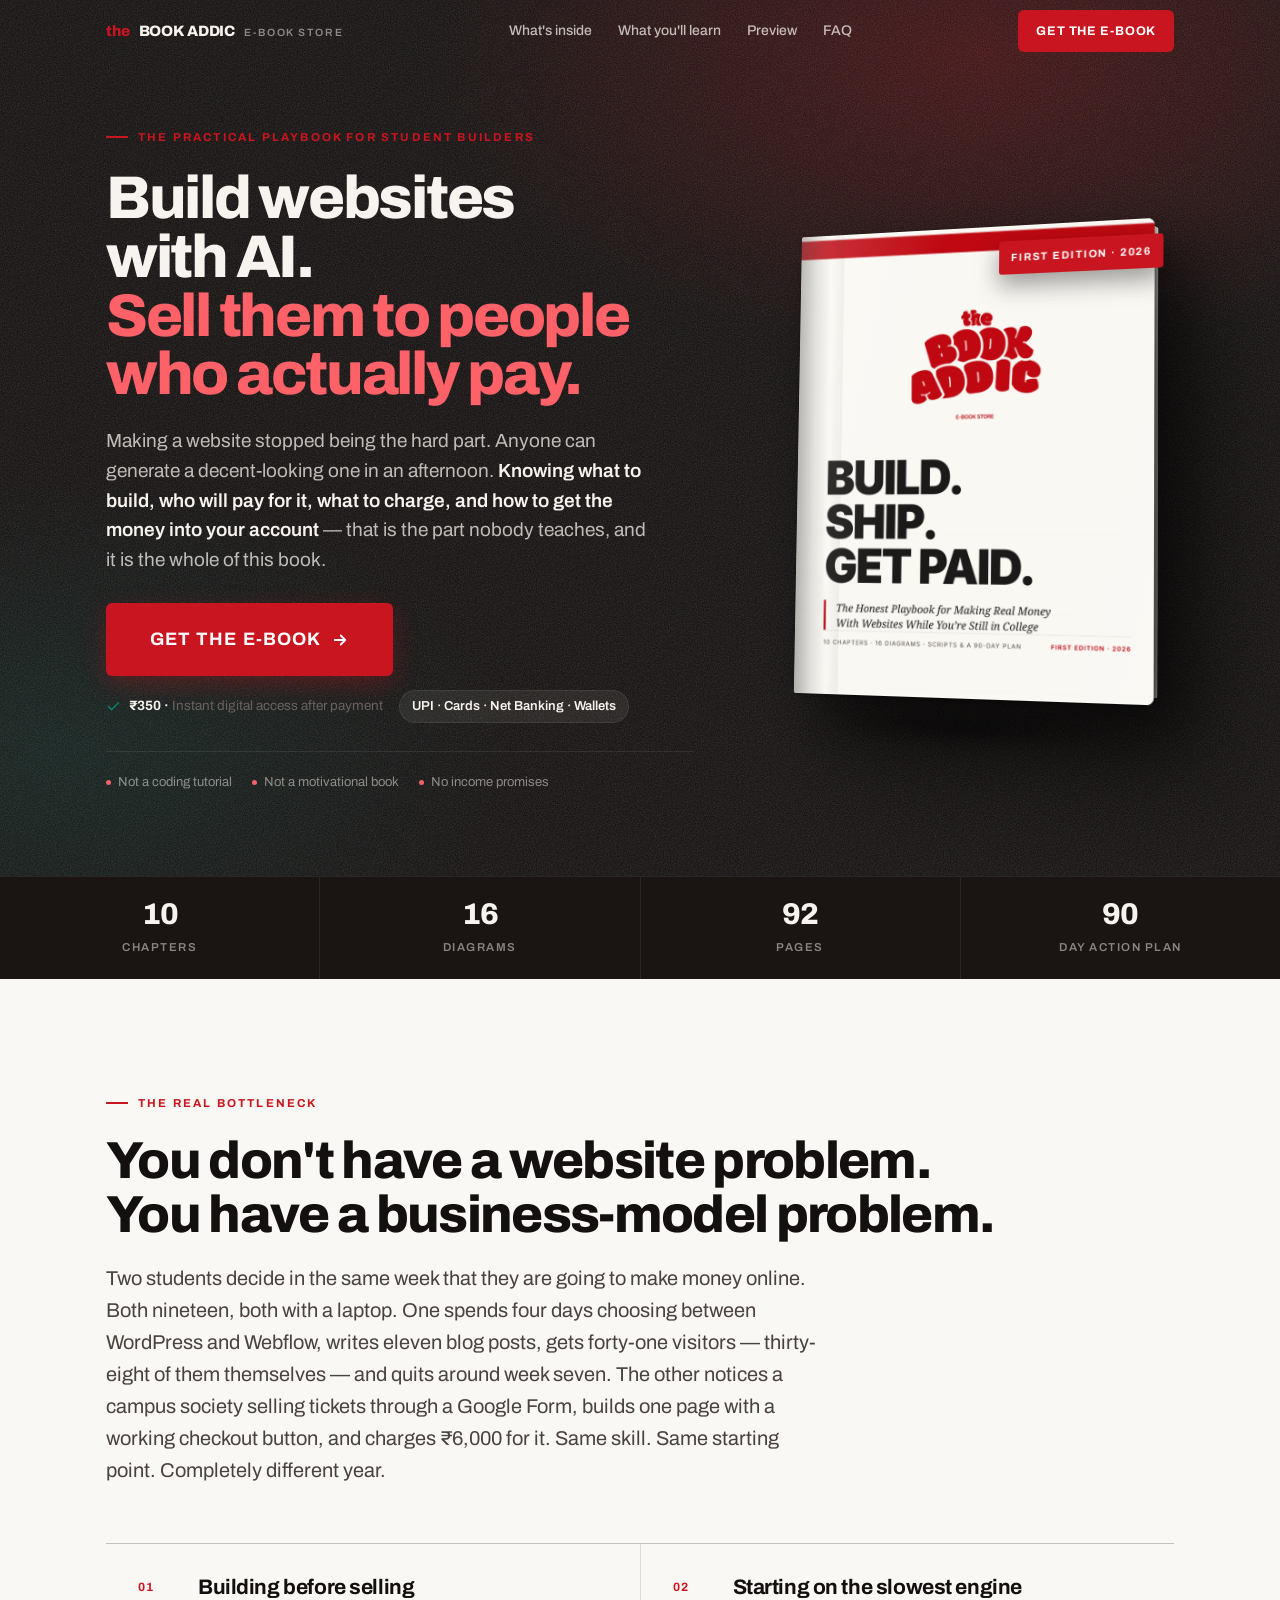
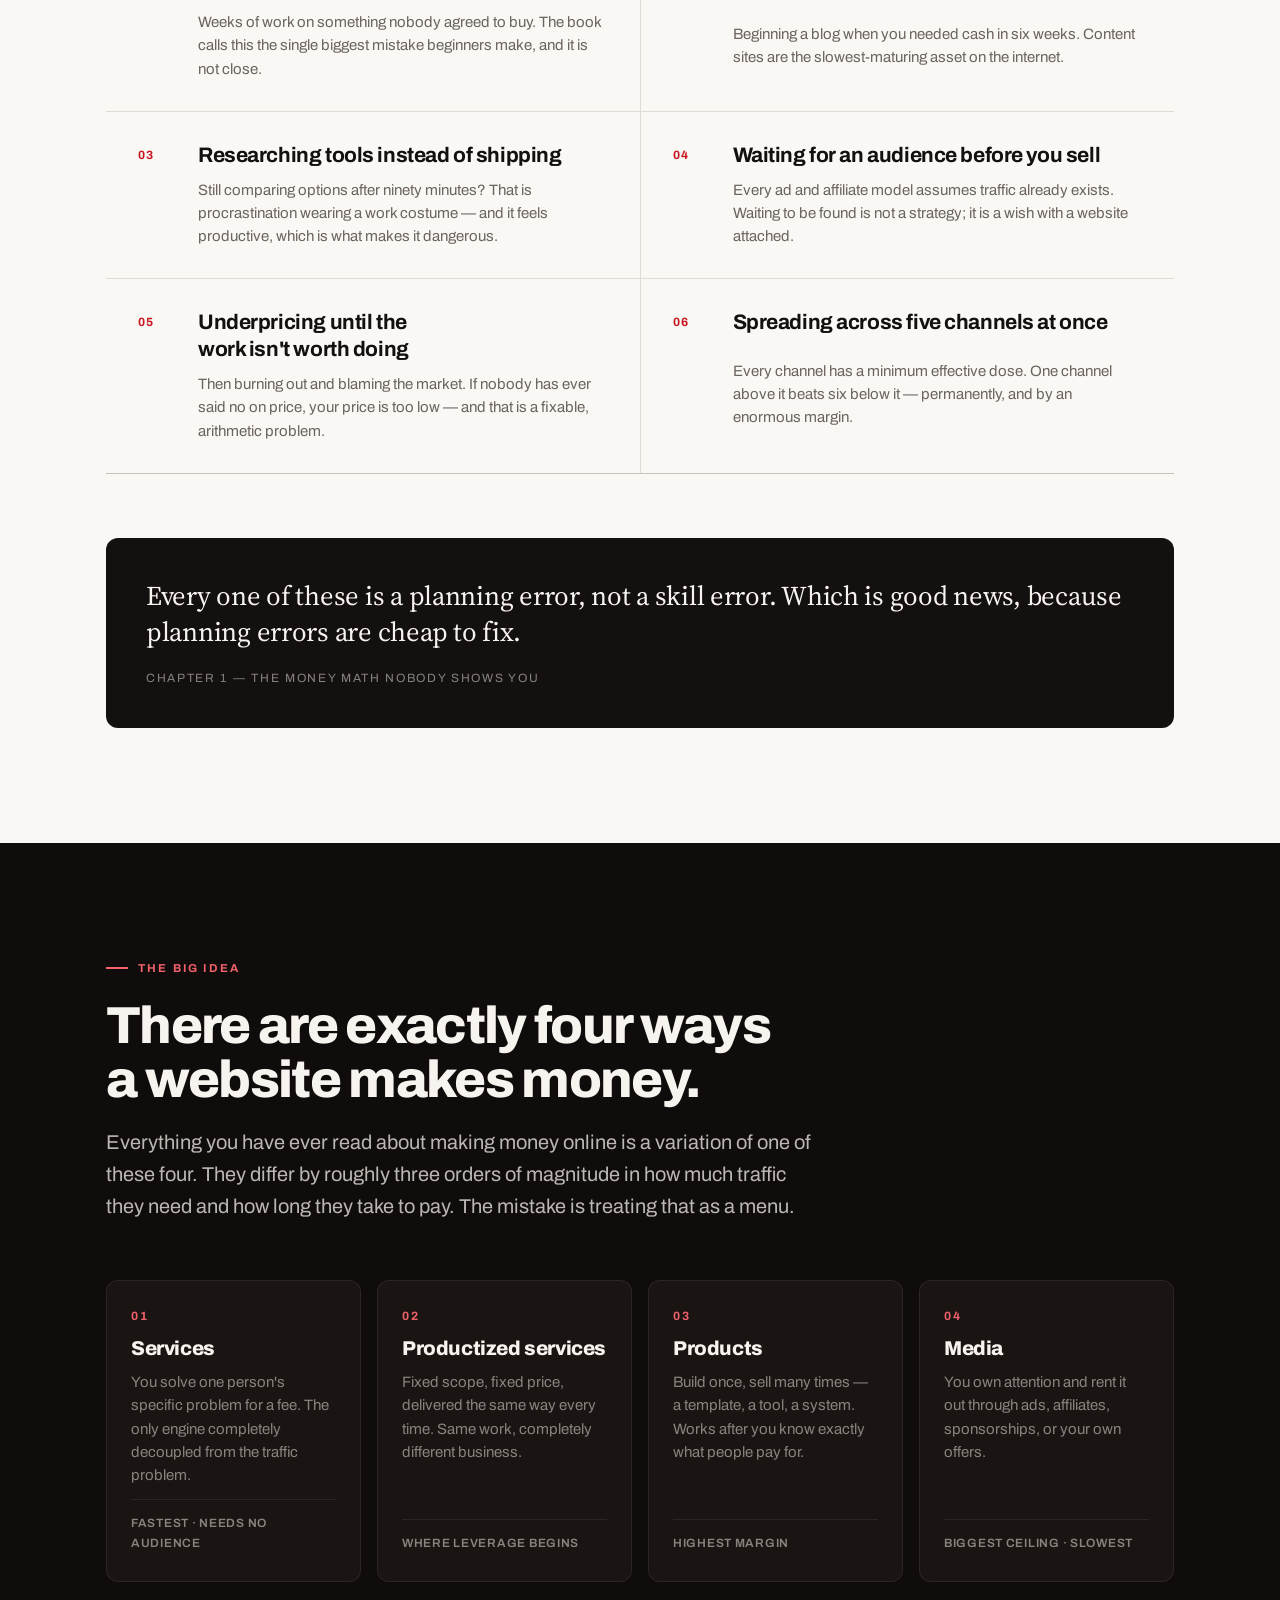
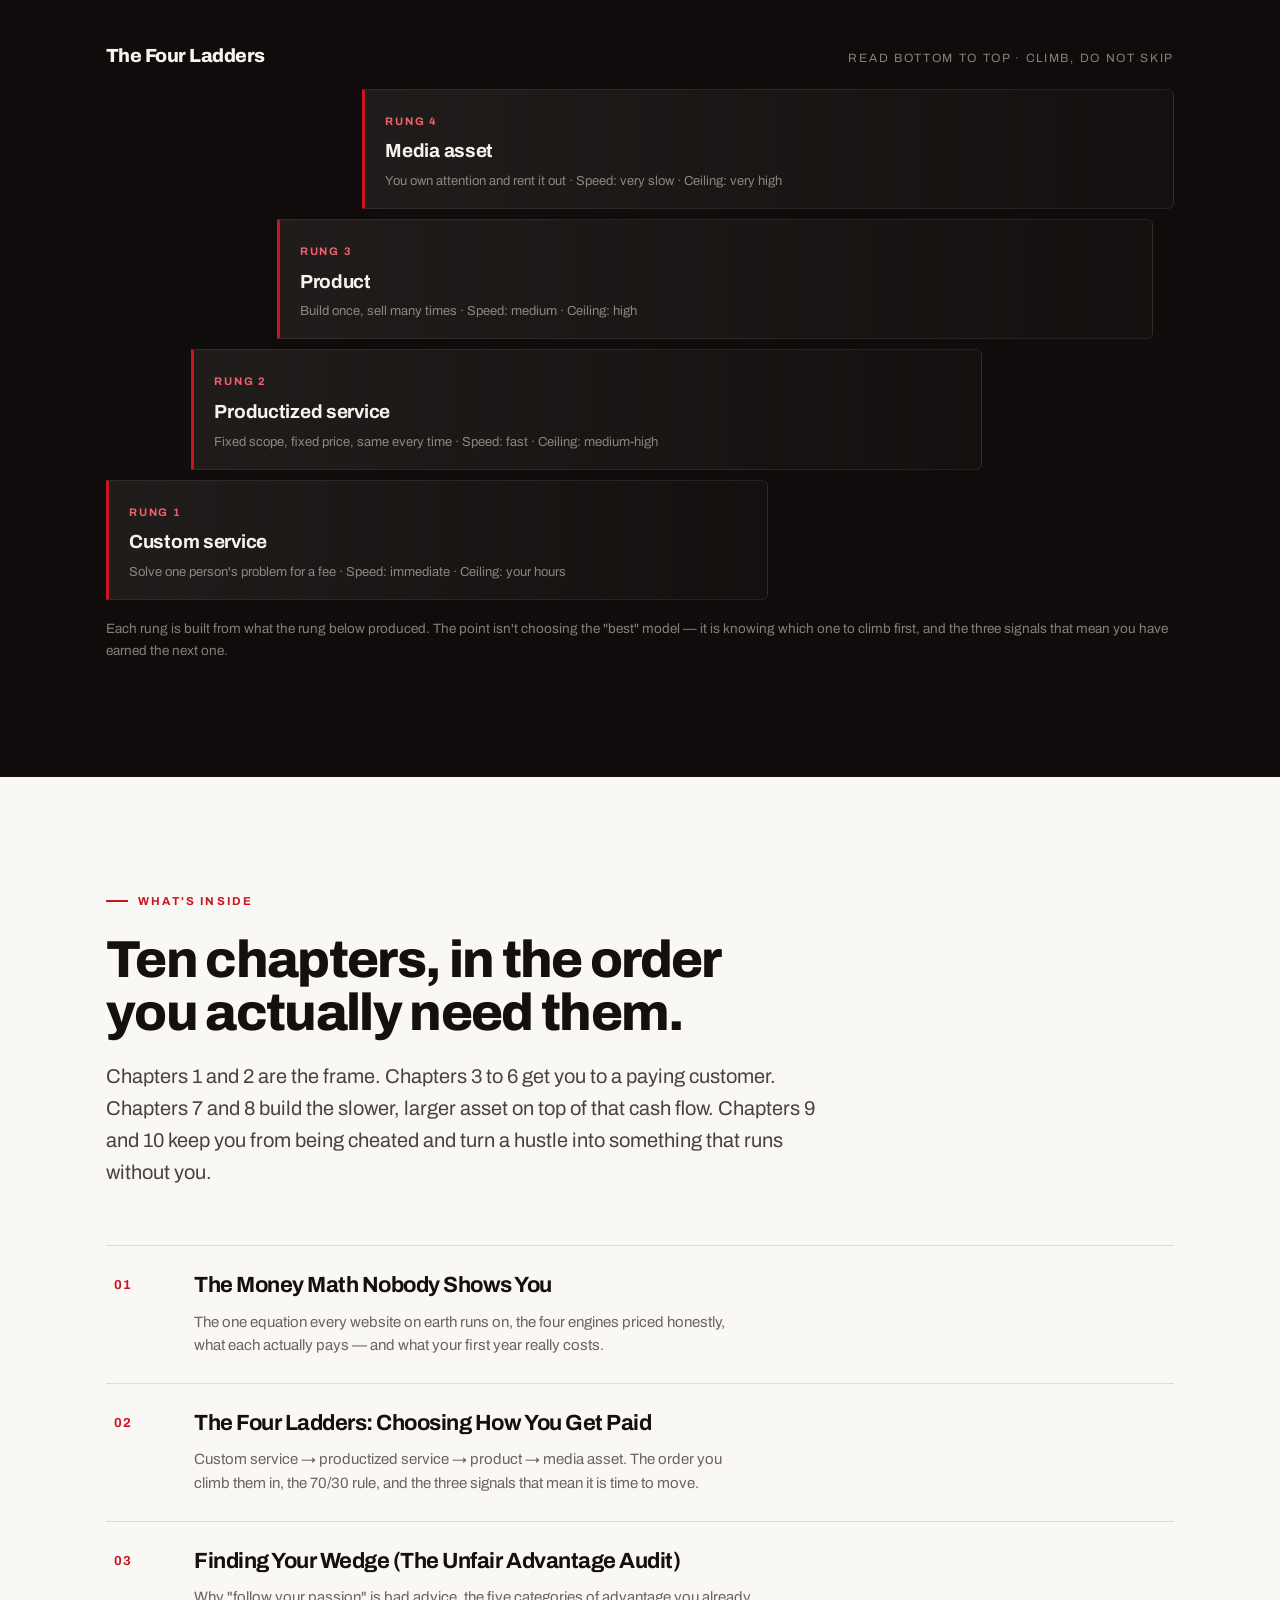
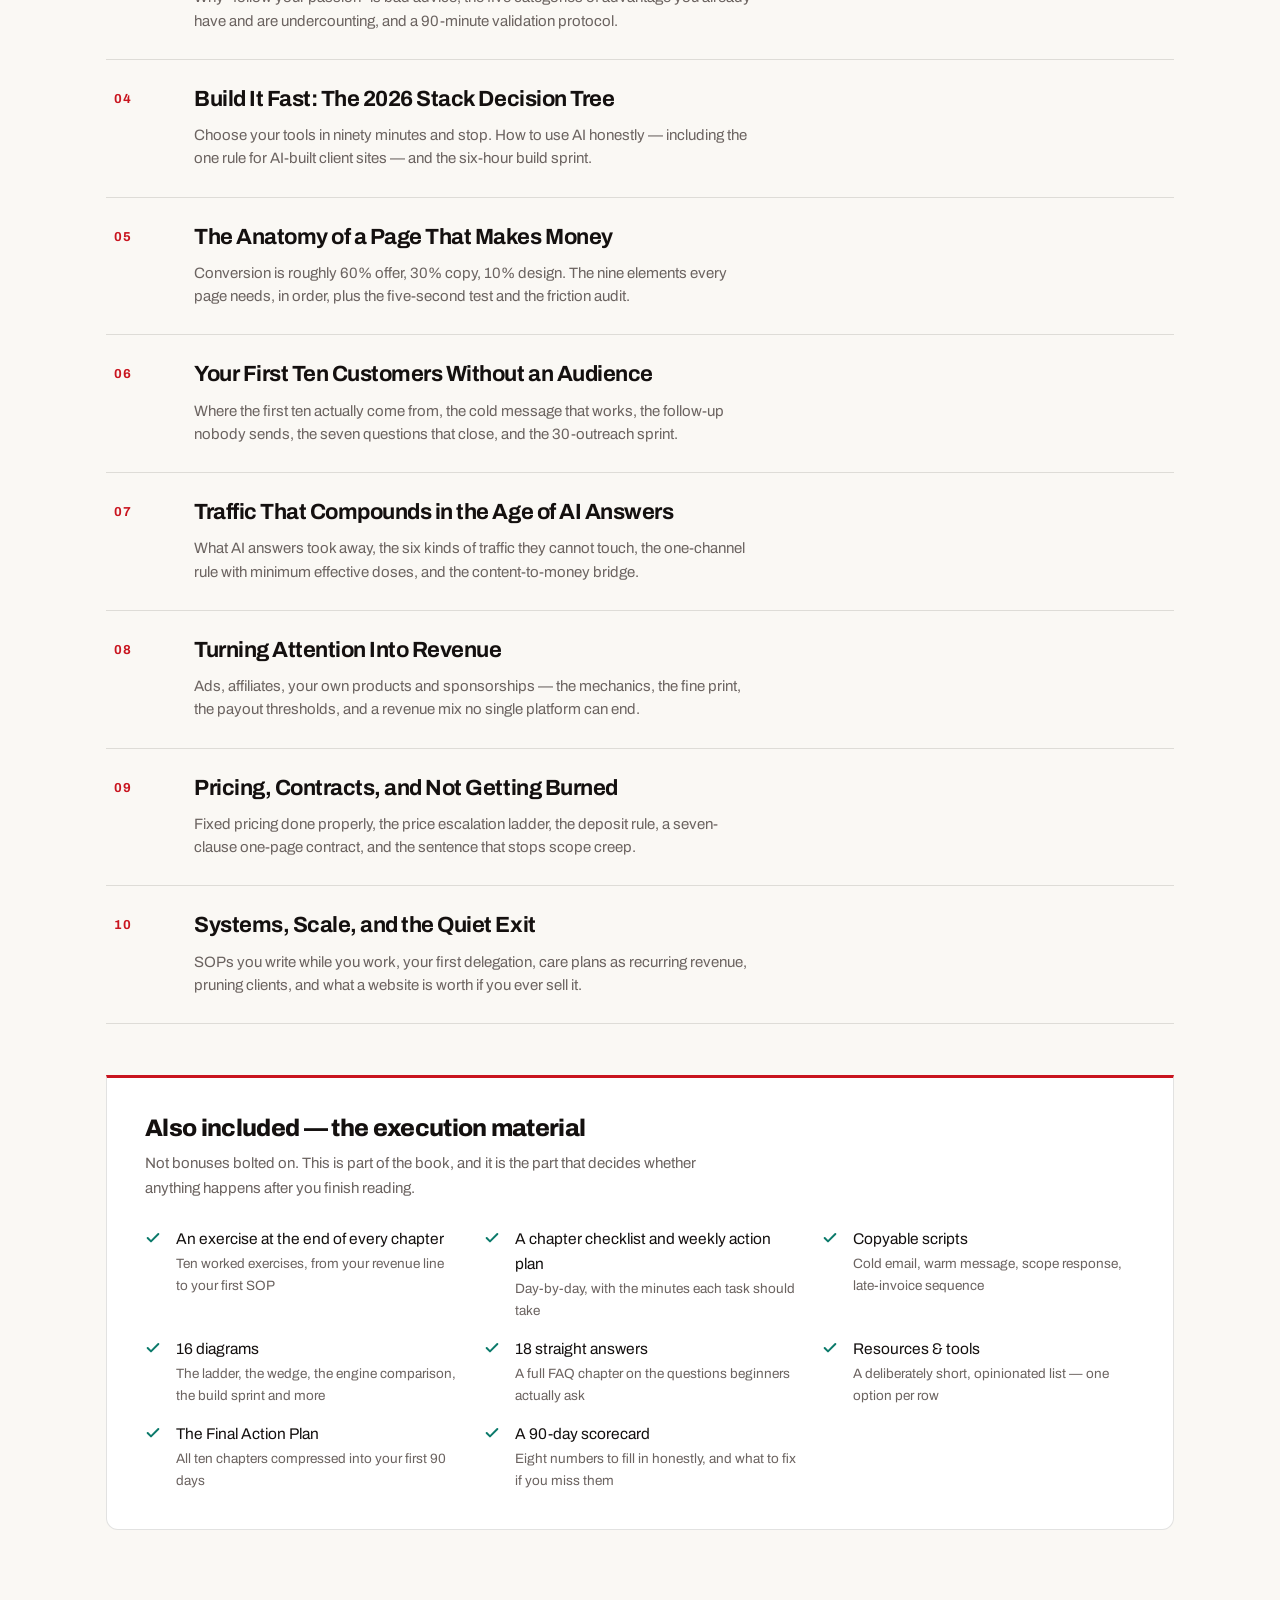
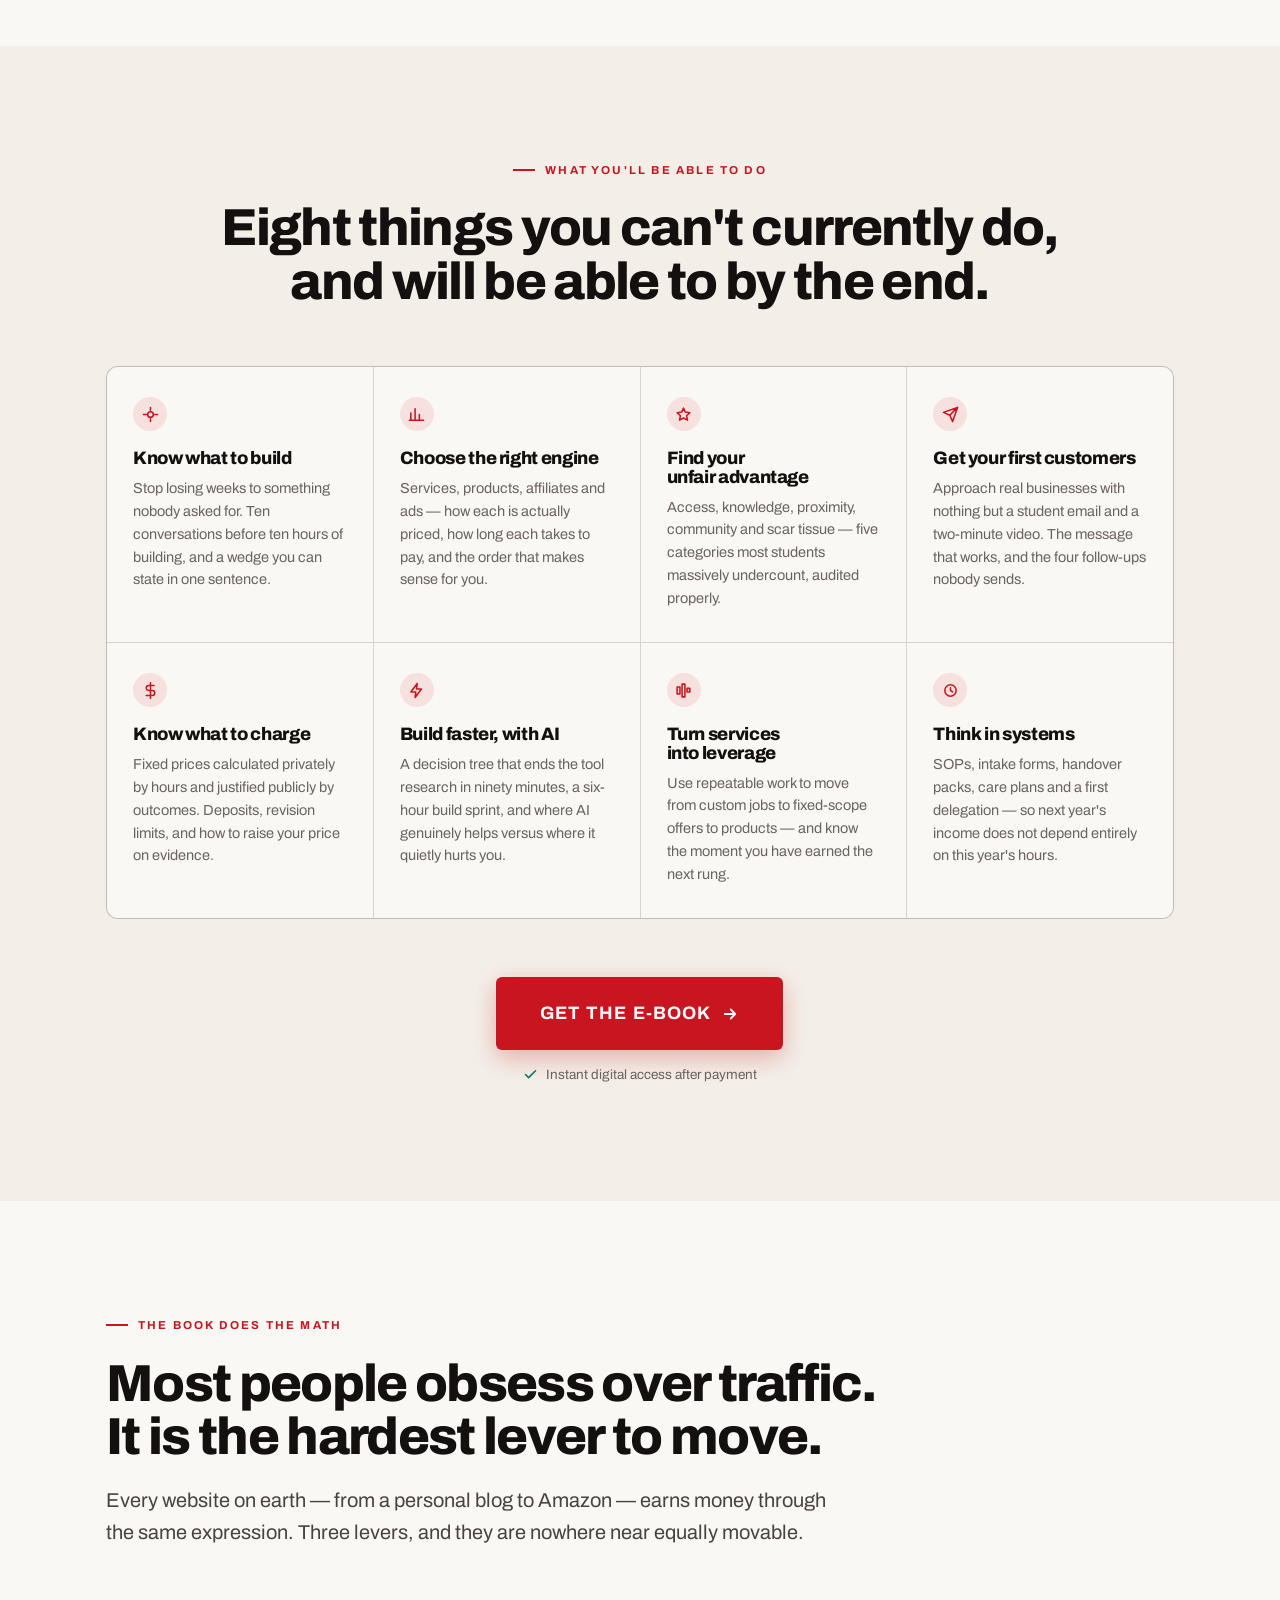
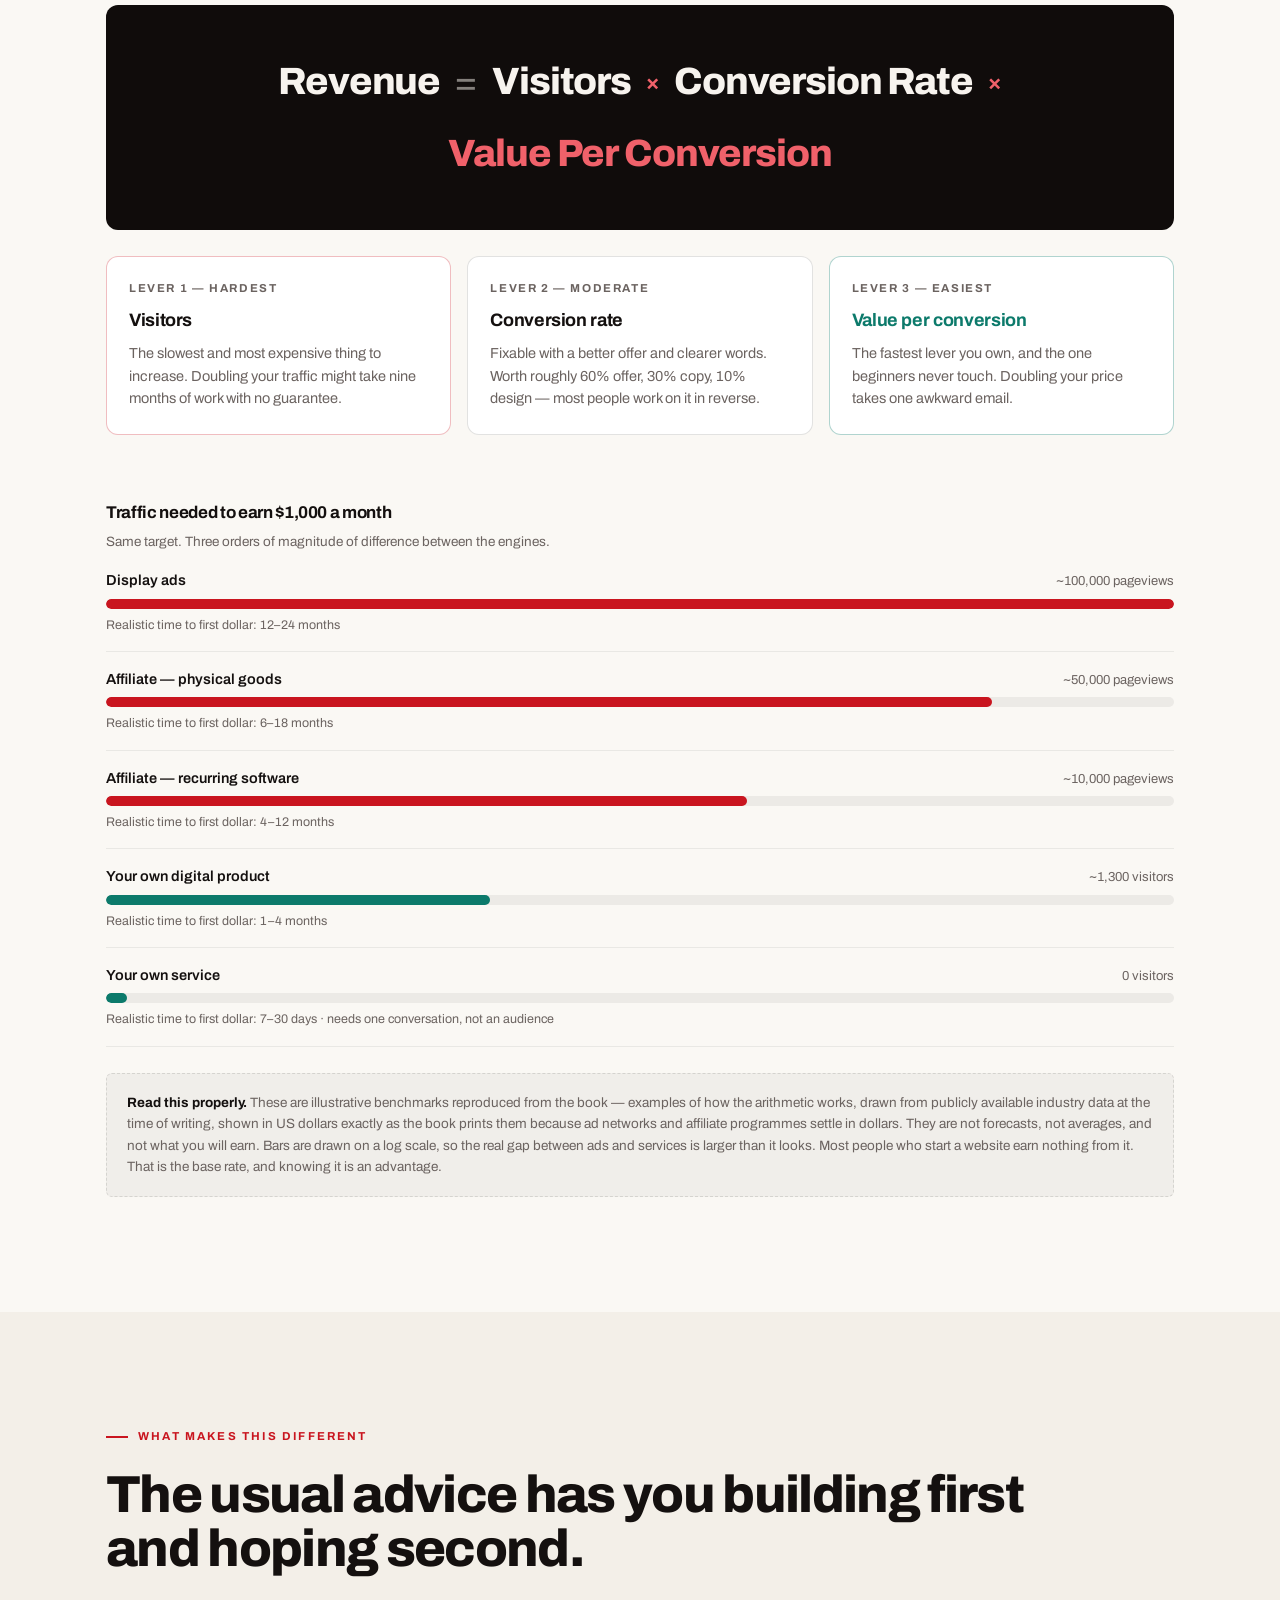
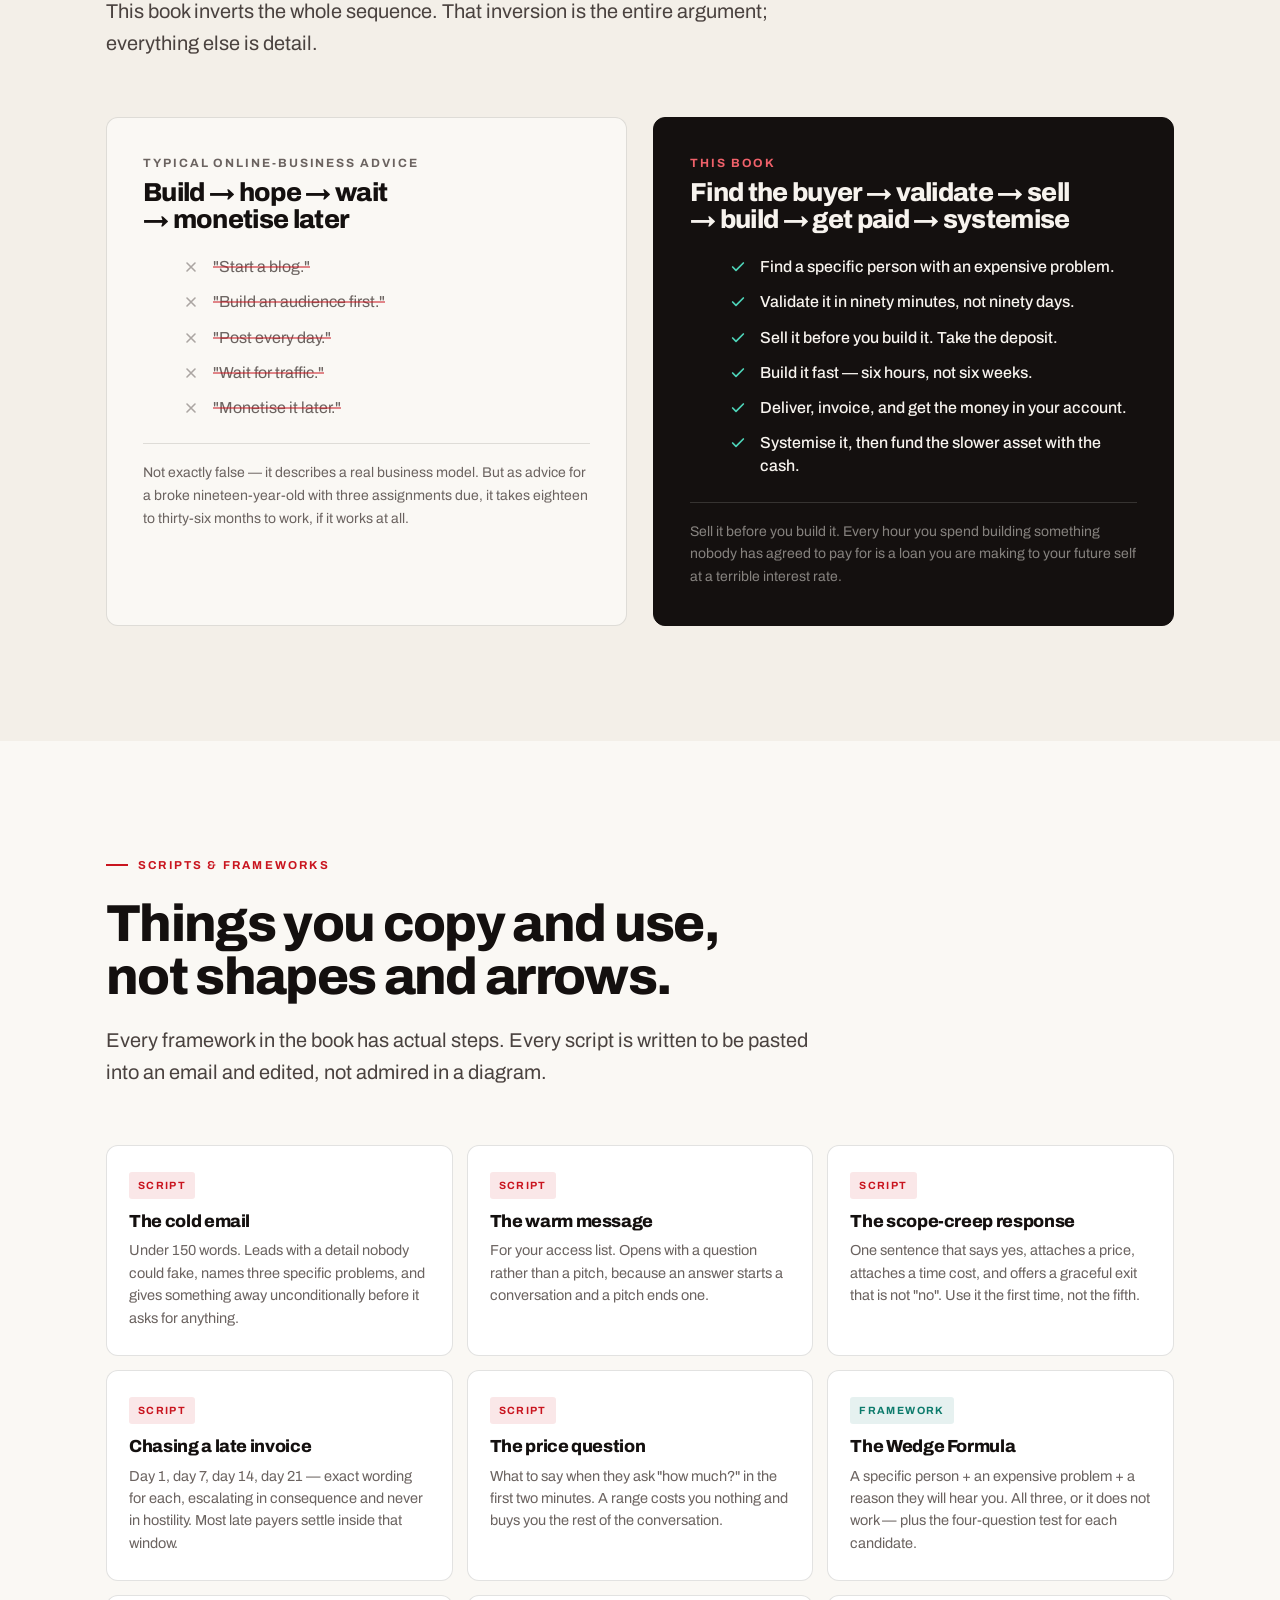
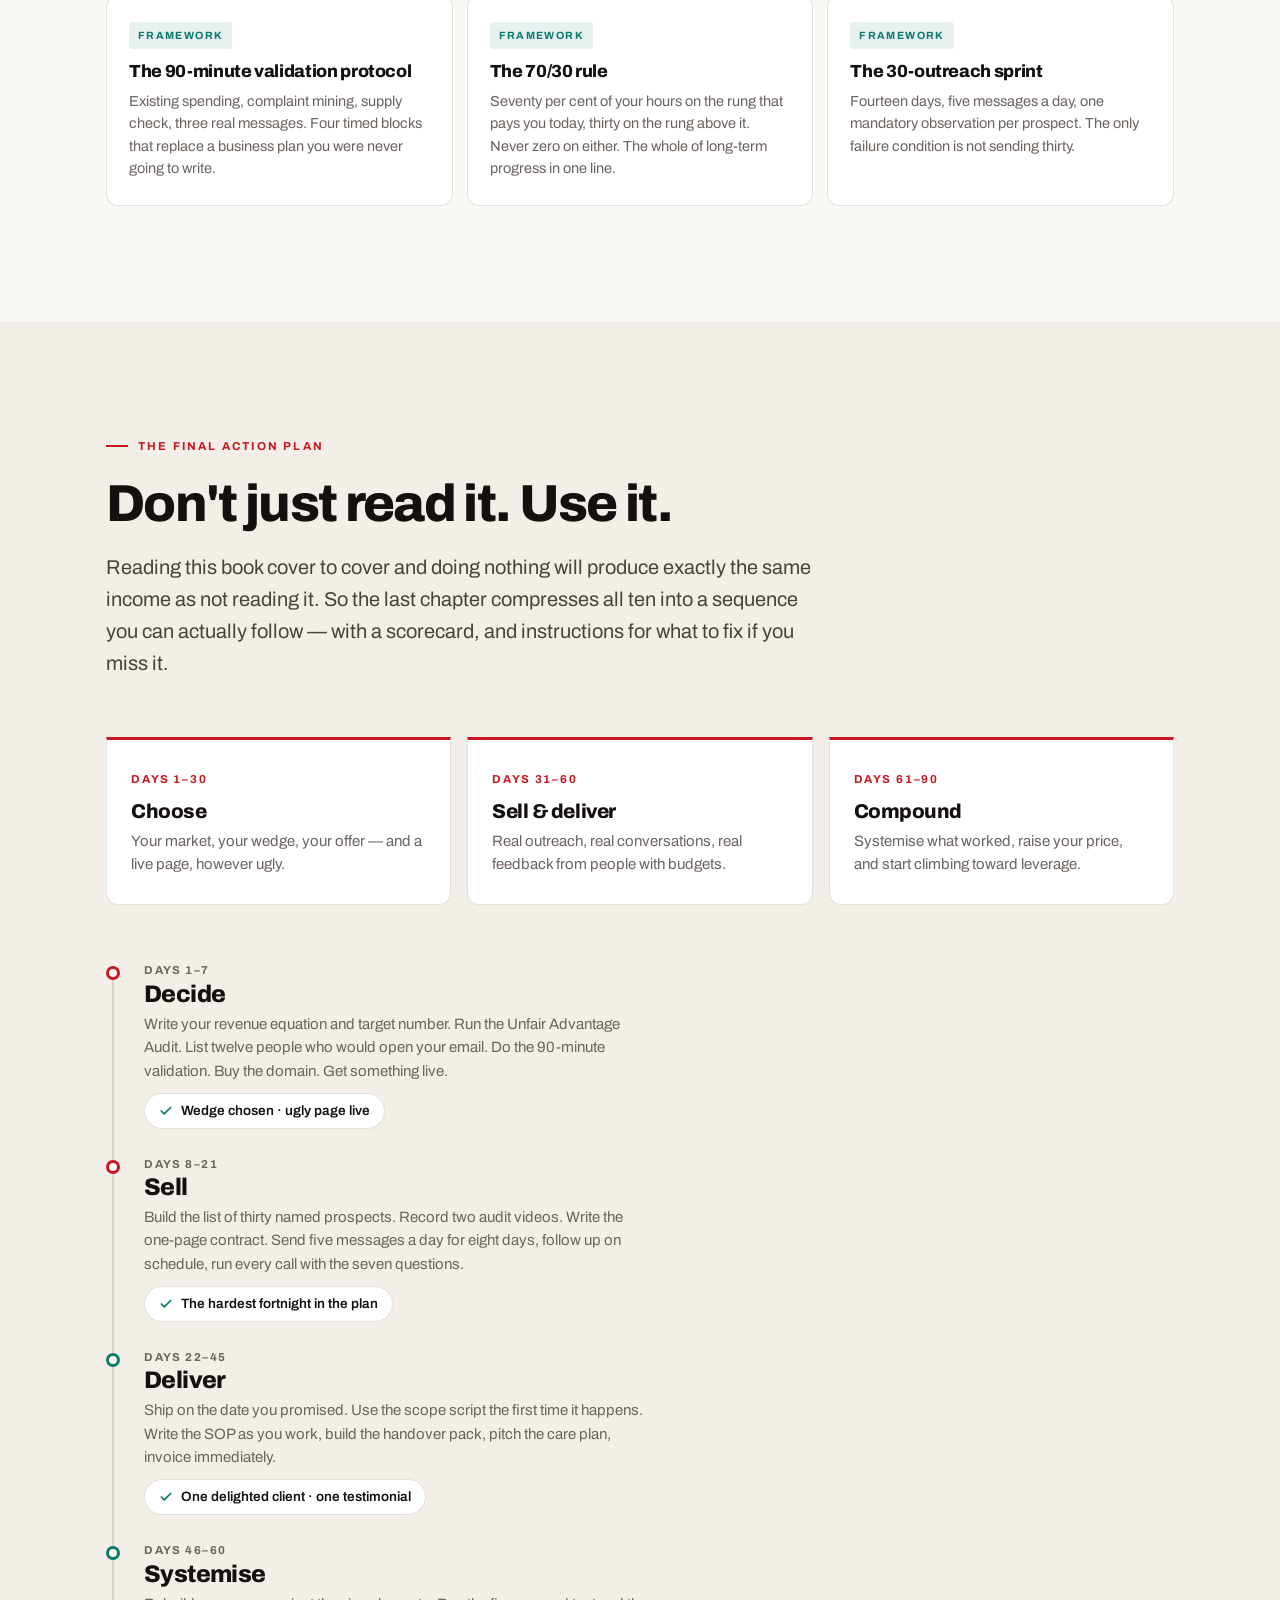
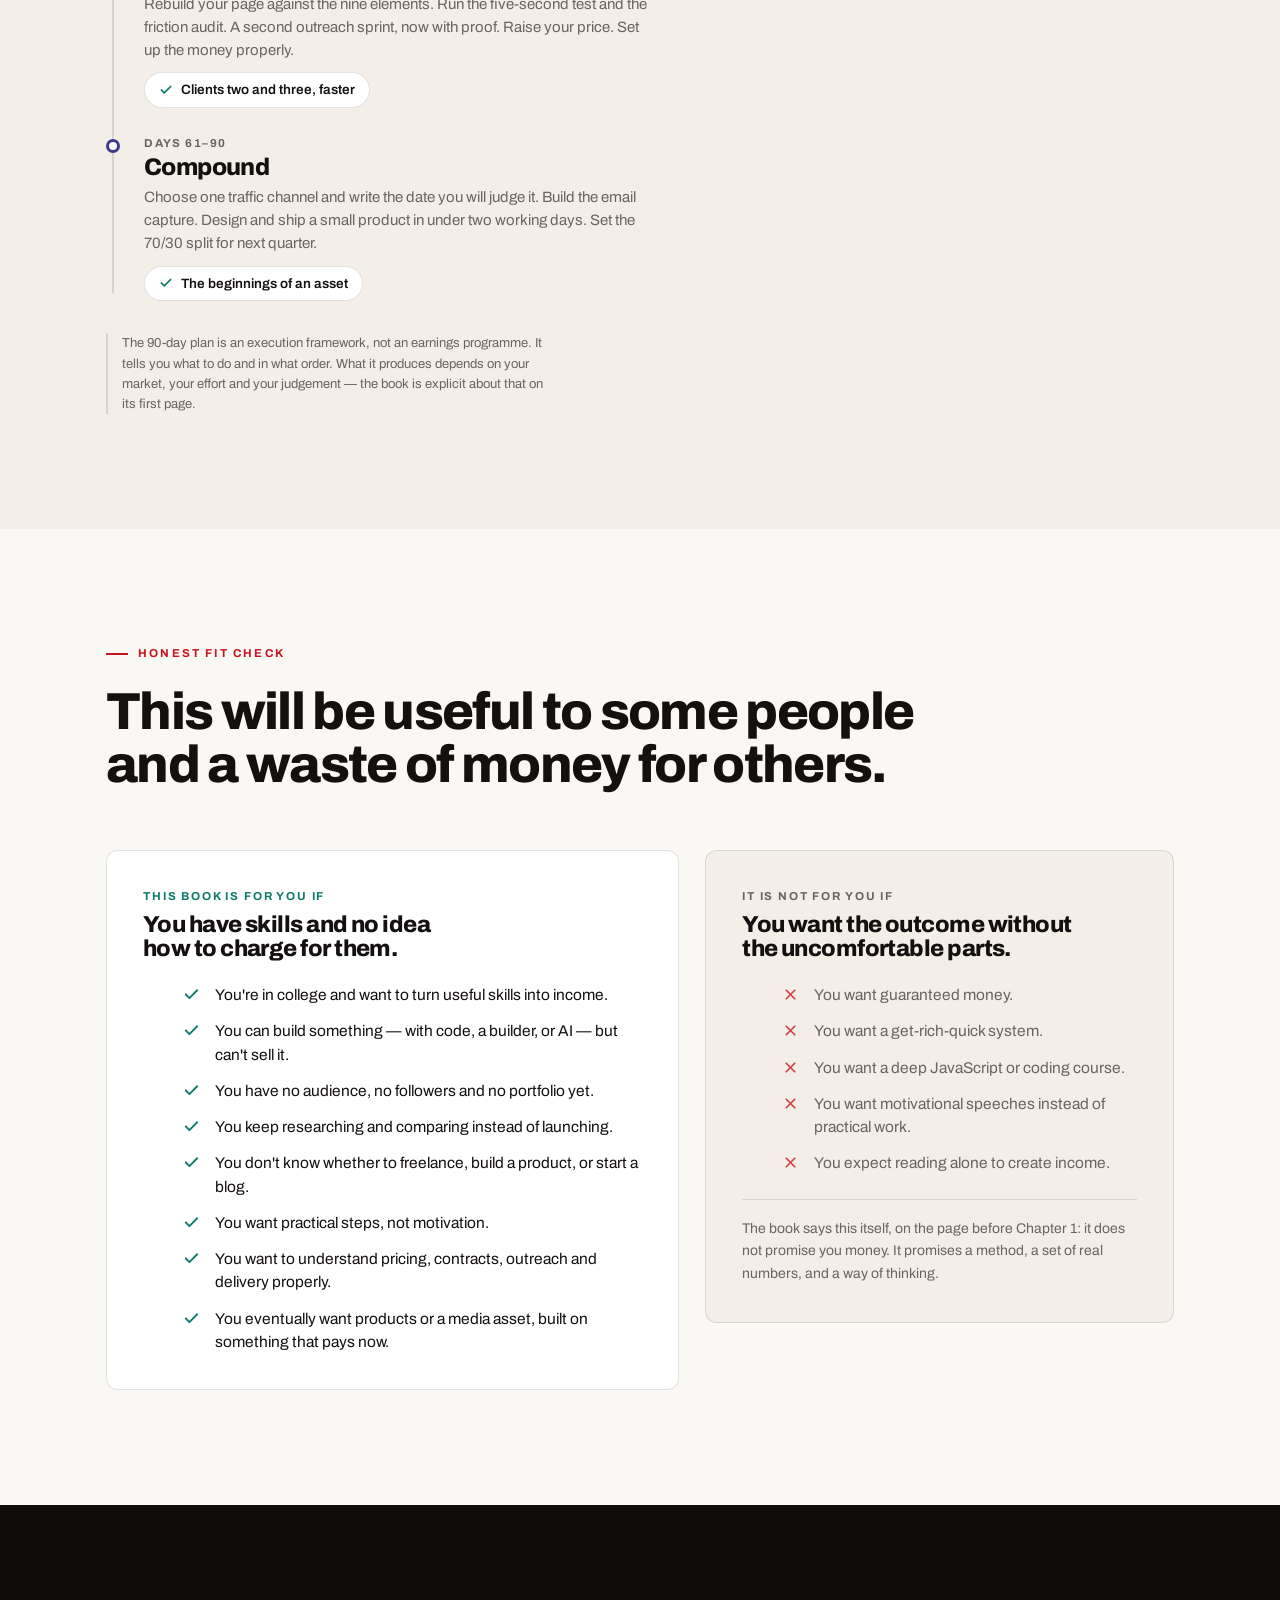
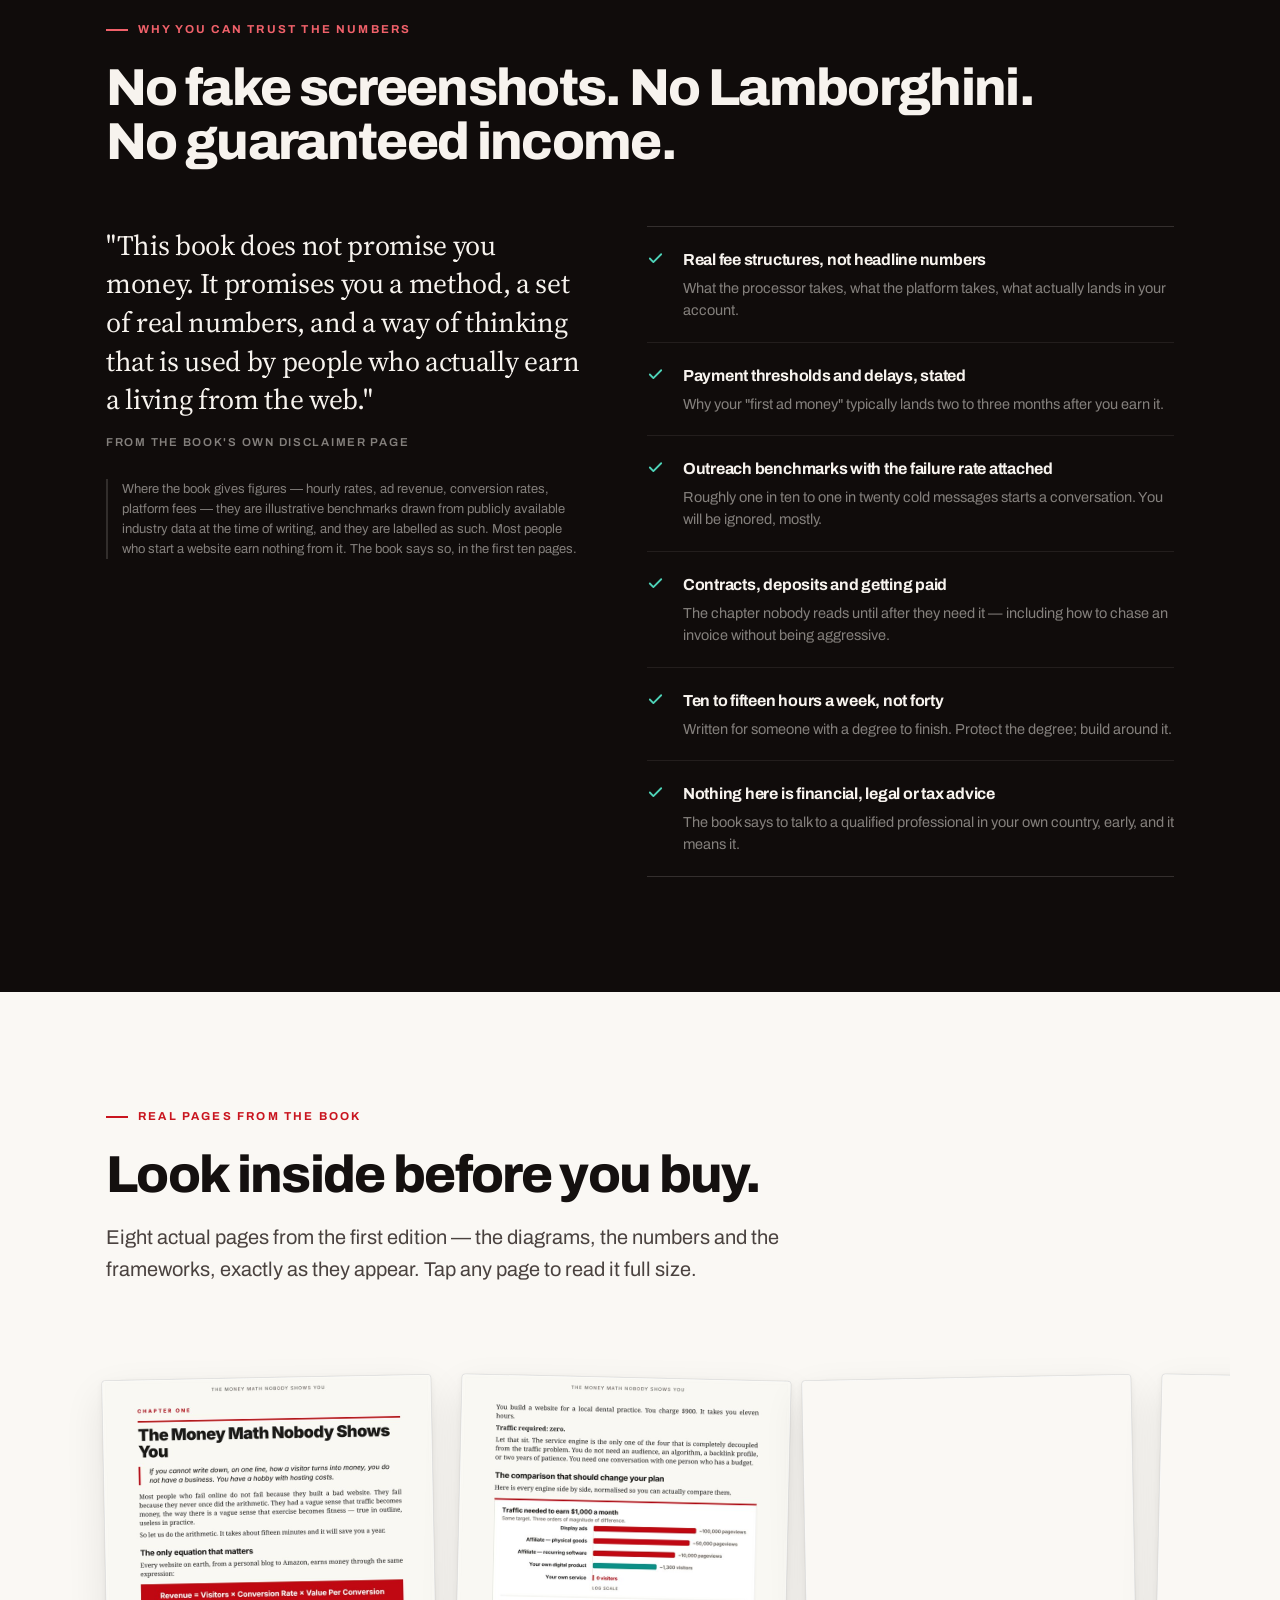
==== commit 24530094: "Point absolute URLs at https://zeus-shourya.github.io/build-ship-get-paid" ====
--- a/index.html
+++ b/index.html
@@ -8,7 +8,7 @@
 <meta name="description" content="A practical playbook for college students and beginners: what to build, who will pay for it, what to charge, and how to get your first customers without an audience. 10 chapters, 16 diagrams, copyable scripts and a 90-day action plan. No income promises.">
 <meta name="author" content="The Book Addic">
 <meta name="theme-color" content="#100C0B">
-<link rel="canonical" href="https://example.com/funnel/index.html"><!-- ← replace with your live URL -->
+<link rel="canonical" href="https://zeus-shourya.github.io/build-ship-get-paid/"><!-- ← replace with your live URL -->
 
 <!-- ===== OPEN GRAPH / SOCIAL ============================================
      Replace the two absolute URLs below with your live domain once deployed.
@@ -19,14 +19,14 @@
 <meta property="og:site_name" content="The Book Addic — E-Book Store">
 <meta property="og:title" content="Build. Ship. Get Paid. — The Honest Playbook for Making Money With Websites">
 <meta property="og:description" content="Anyone can build a website with AI now. Almost nobody knows who to sell it to, what to charge, or how to get paid. This is the book about that part.">
-<meta property="og:url" content="https://example.com/funnel/index.html">
-<meta property="og:image" content="https://example.com/funnel/assets/img/og-image.jpg">
+<meta property="og:url" content="https://zeus-shourya.github.io/build-ship-get-paid/">
+<meta property="og:image" content="https://zeus-shourya.github.io/build-ship-get-paid/assets/img/og-image.jpg">
 <meta property="og:image:width" content="1200">
 <meta property="og:image:height" content="630">
 <meta name="twitter:card" content="summary_large_image">
 <meta name="twitter:title" content="Build. Ship. Get Paid.">
 <meta name="twitter:description" content="Build websites with AI. Sell them to people who actually pay. The honest playbook for student builders.">
-<meta name="twitter:image" content="https://example.com/funnel/assets/img/og-image.jpg">
+<meta name="twitter:image" content="https://zeus-shourya.github.io/build-ship-get-paid/assets/img/og-image.jpg">
 
 <link rel="icon" href="assets/img/cover.png">
 
@@ -76,7 +76,7 @@
     "price": "350.00",
     "priceCurrency": "INR",
     "availability": "https://schema.org/InStock",
-    "url": "https://example.com/funnel/index.html"
+    "url": "https://zeus-shourya.github.io/build-ship-get-paid/"
   }
 }
 </script>
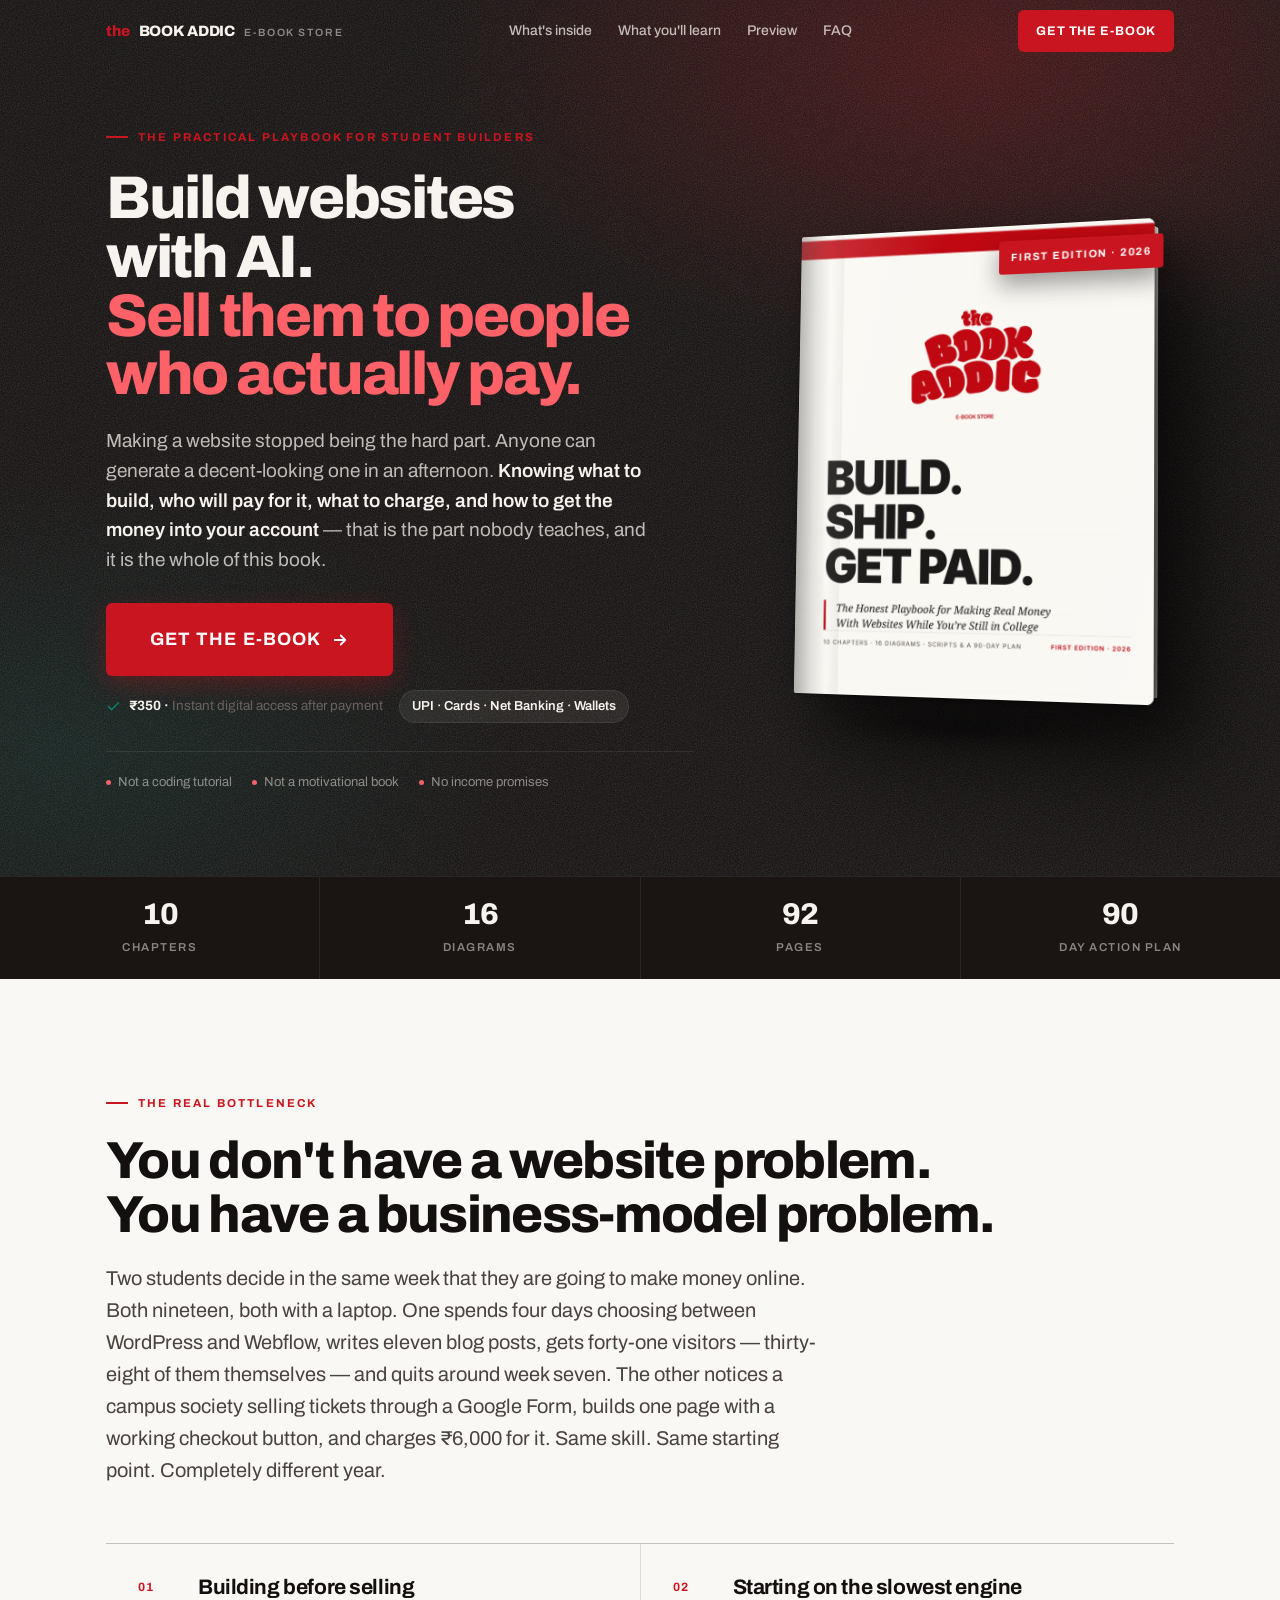
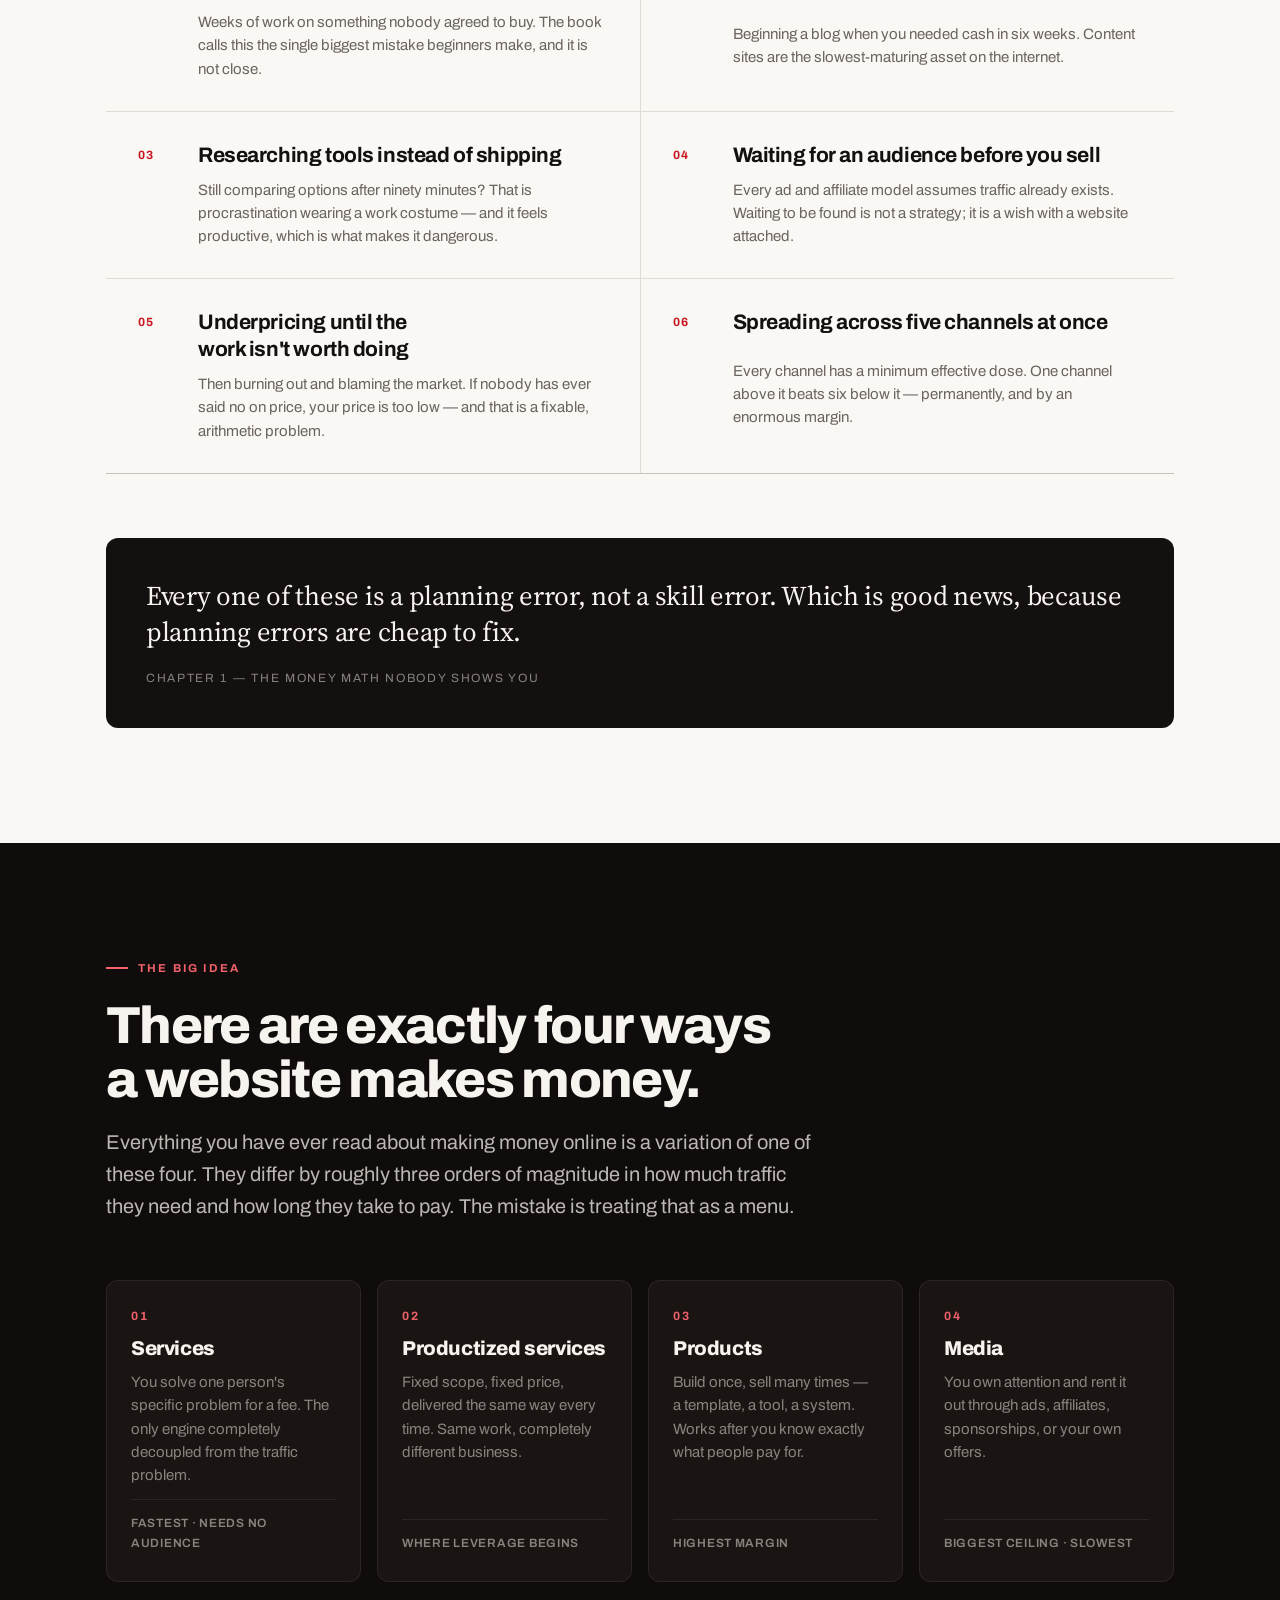
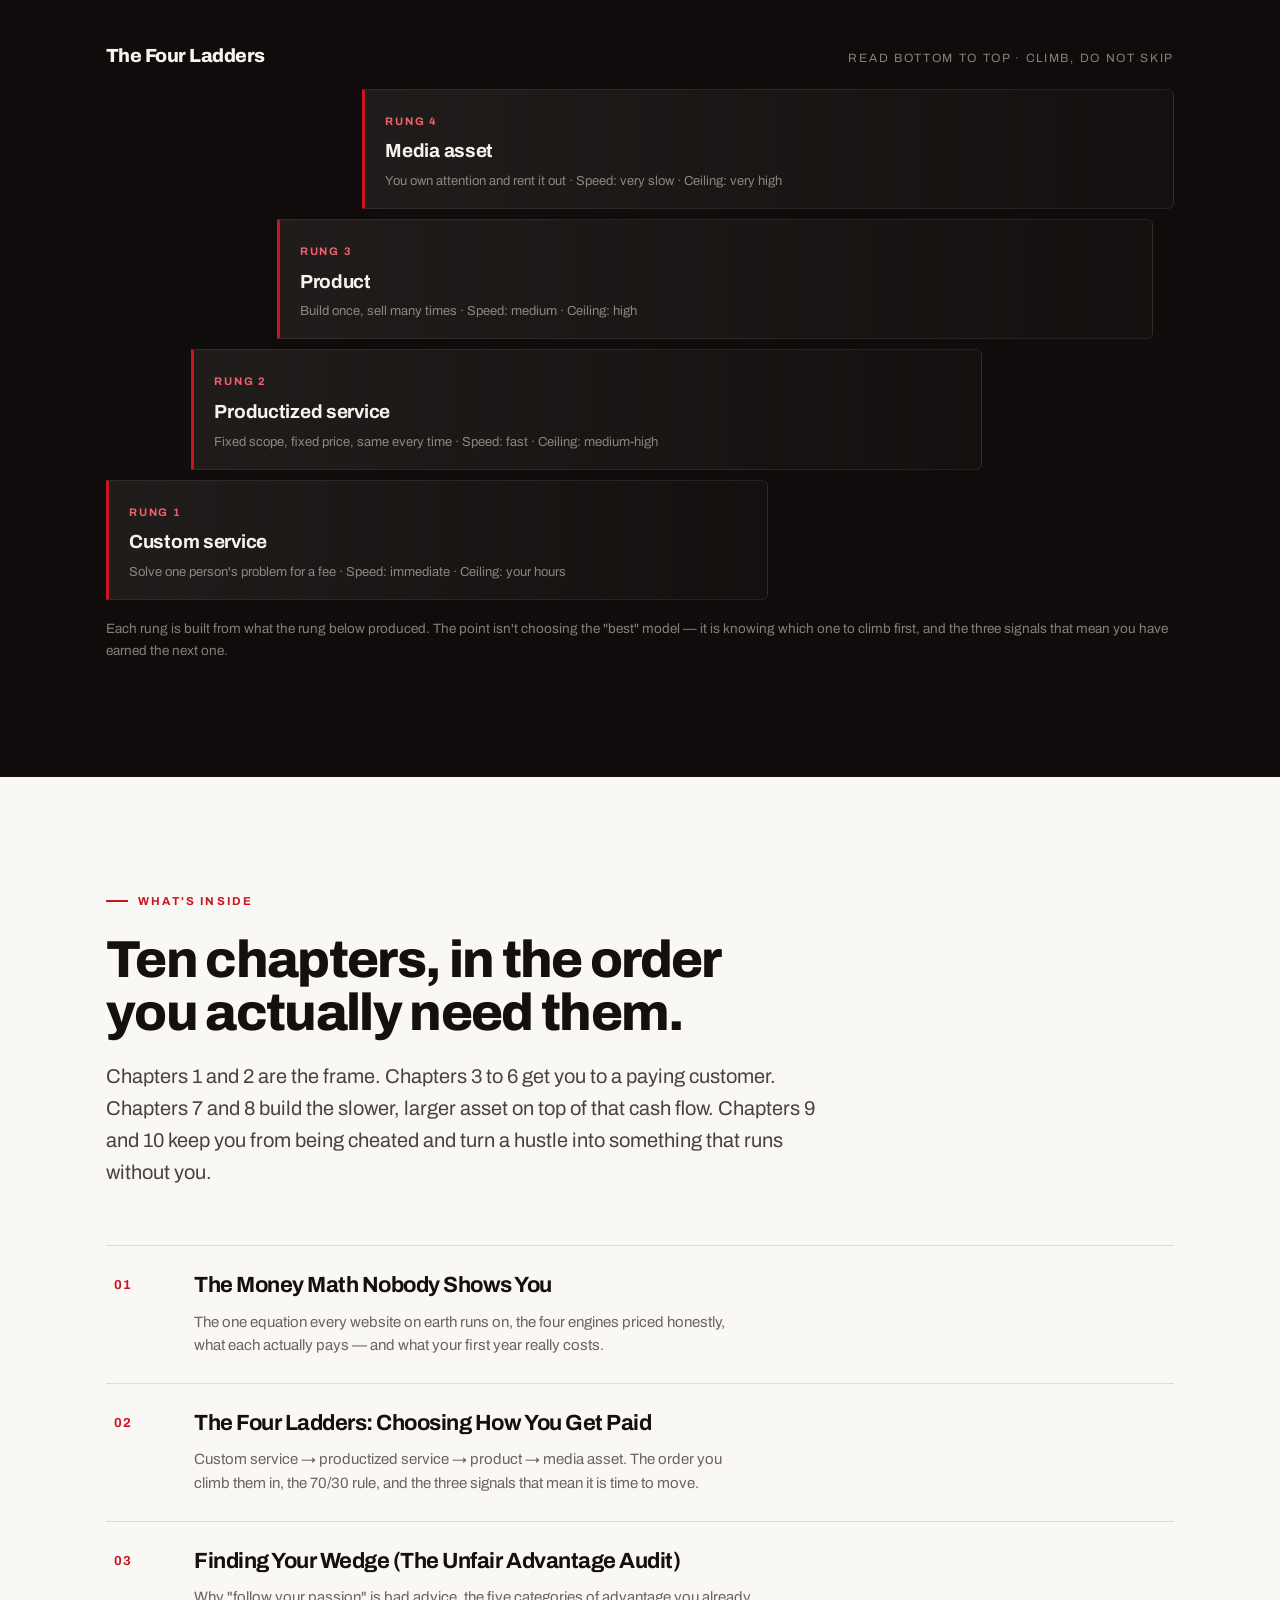
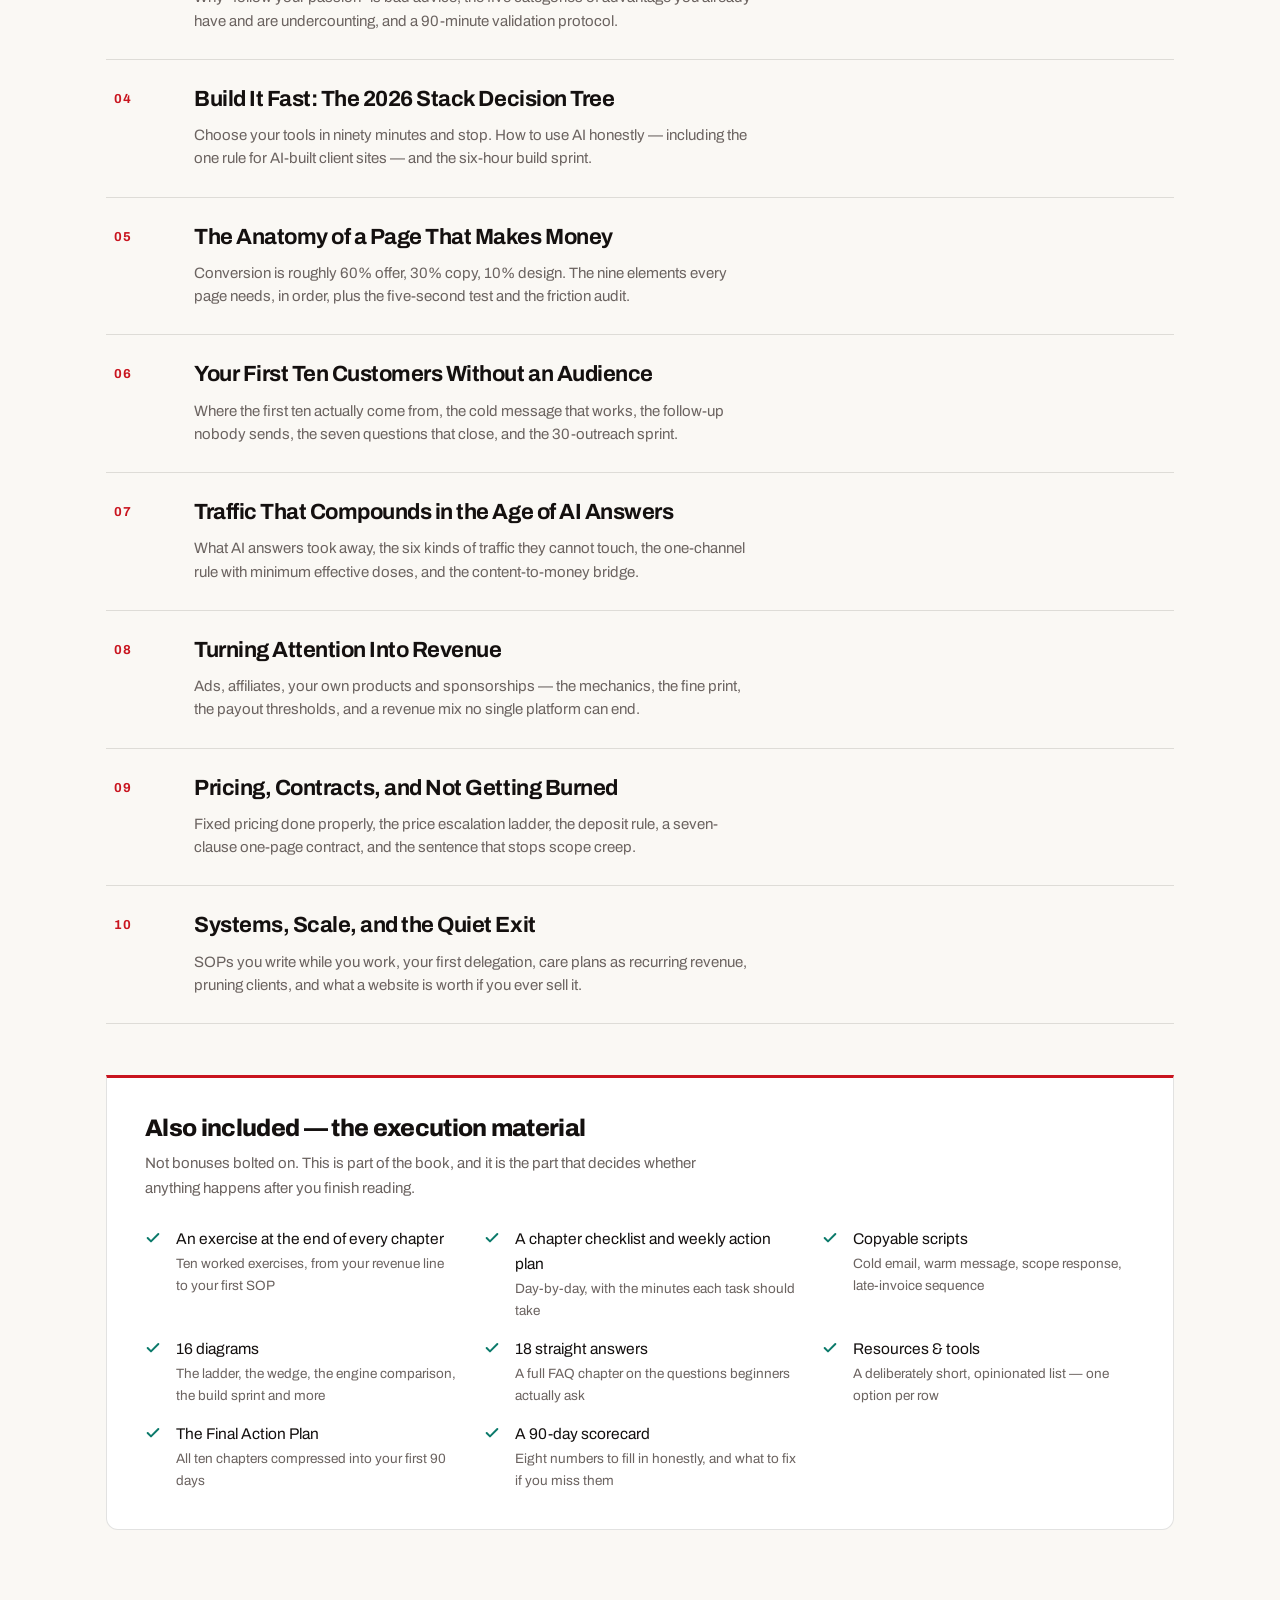
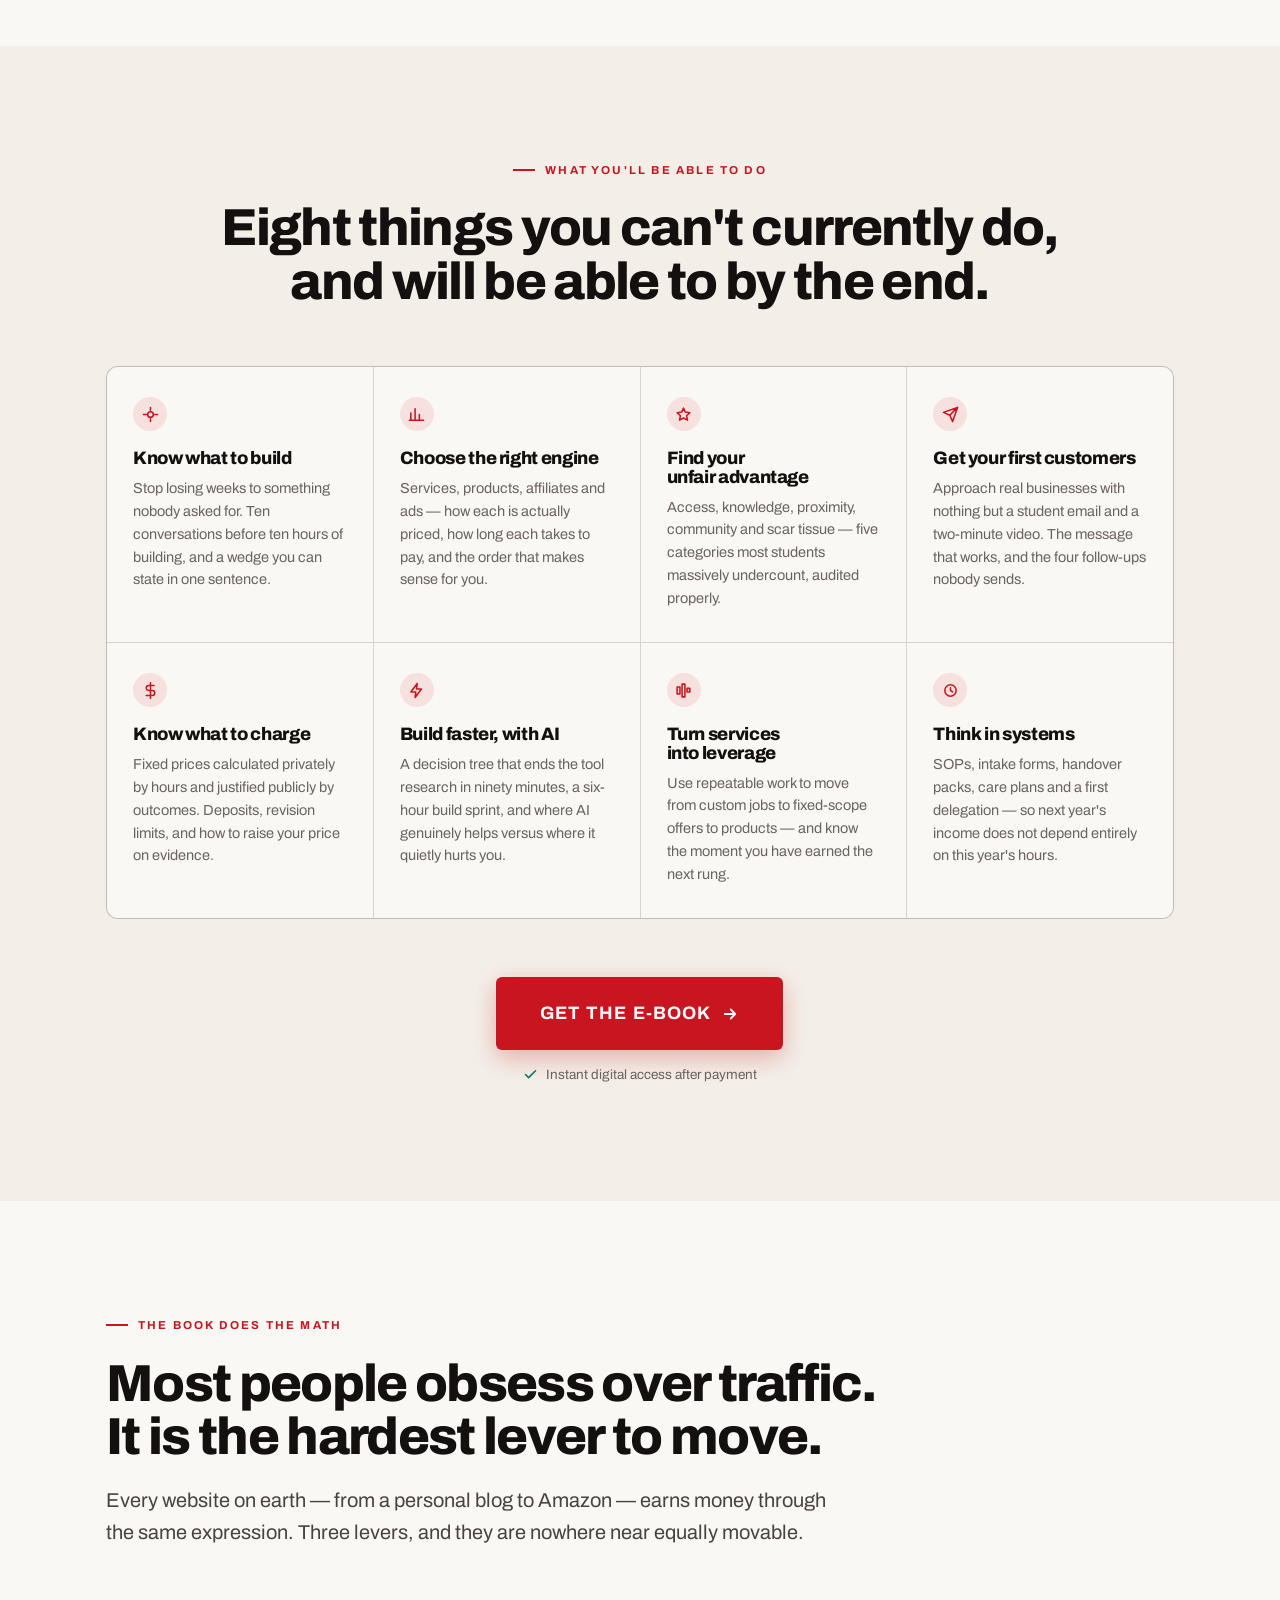
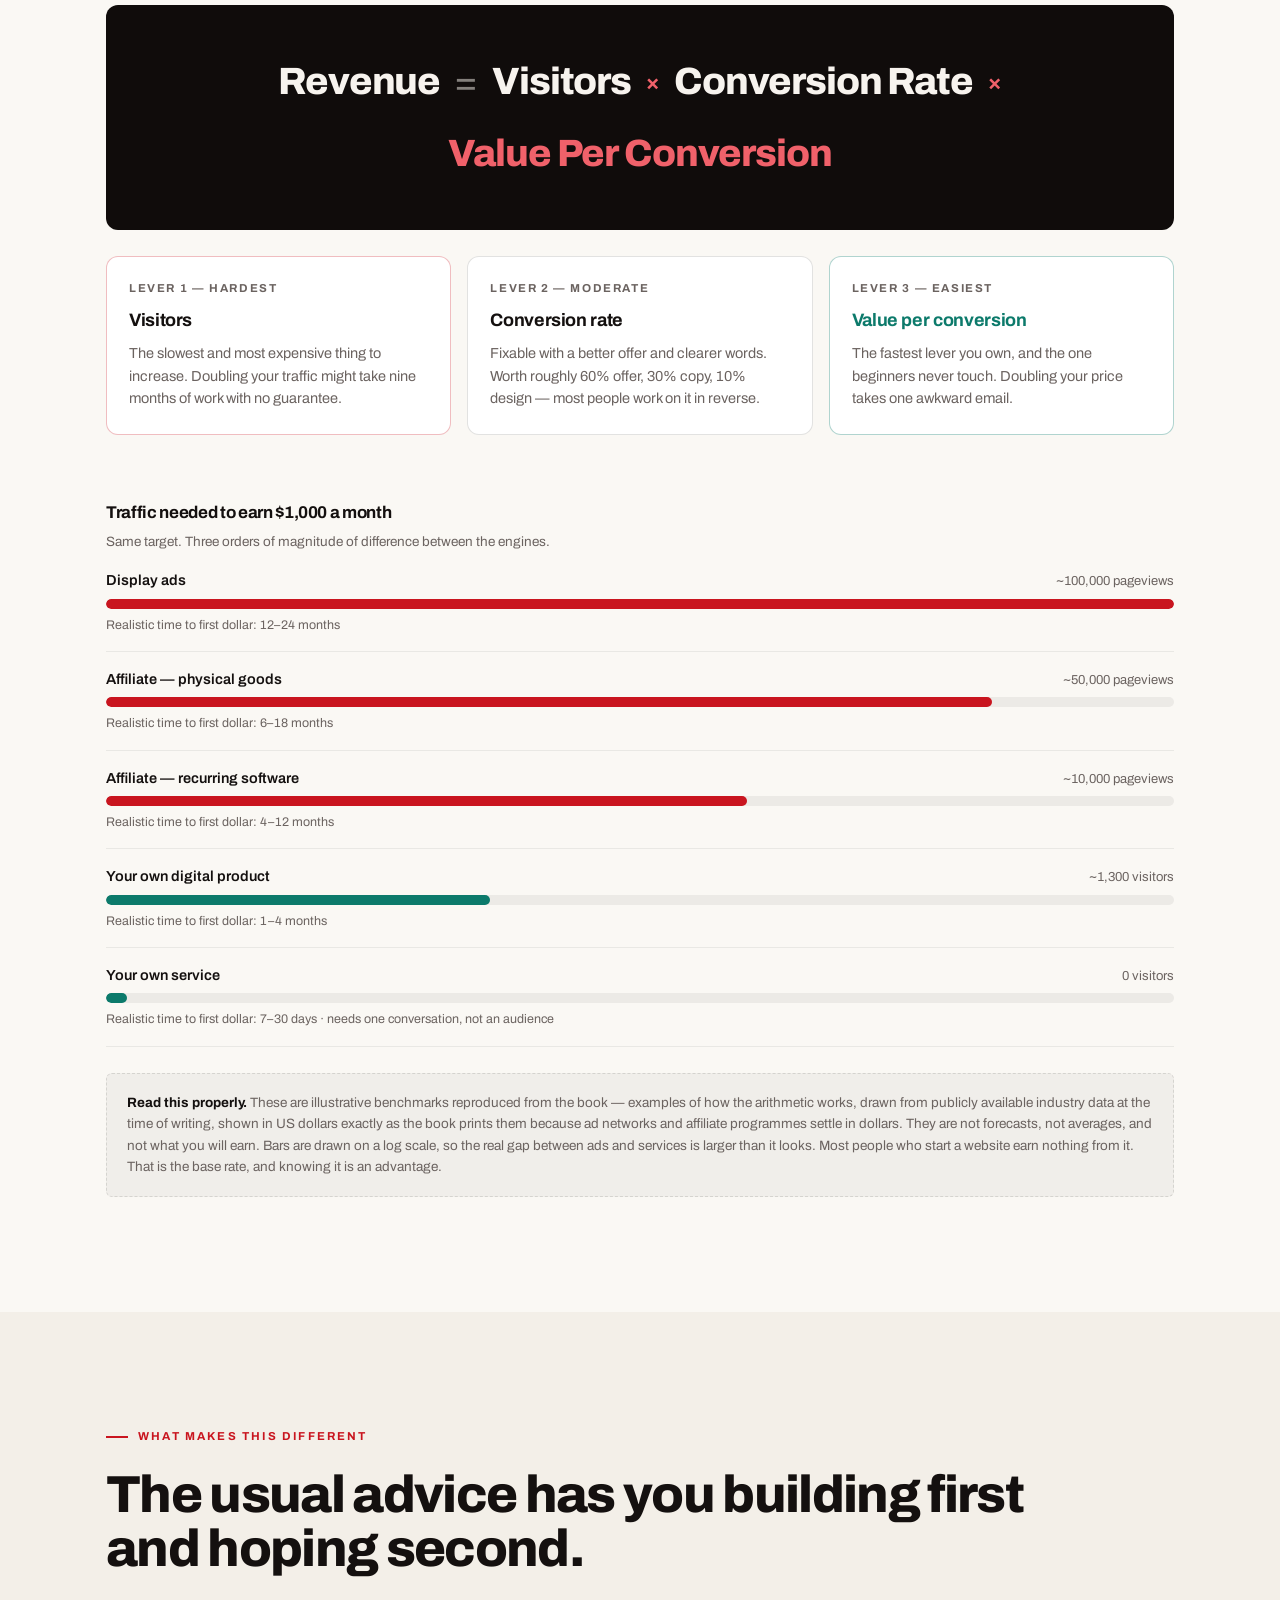
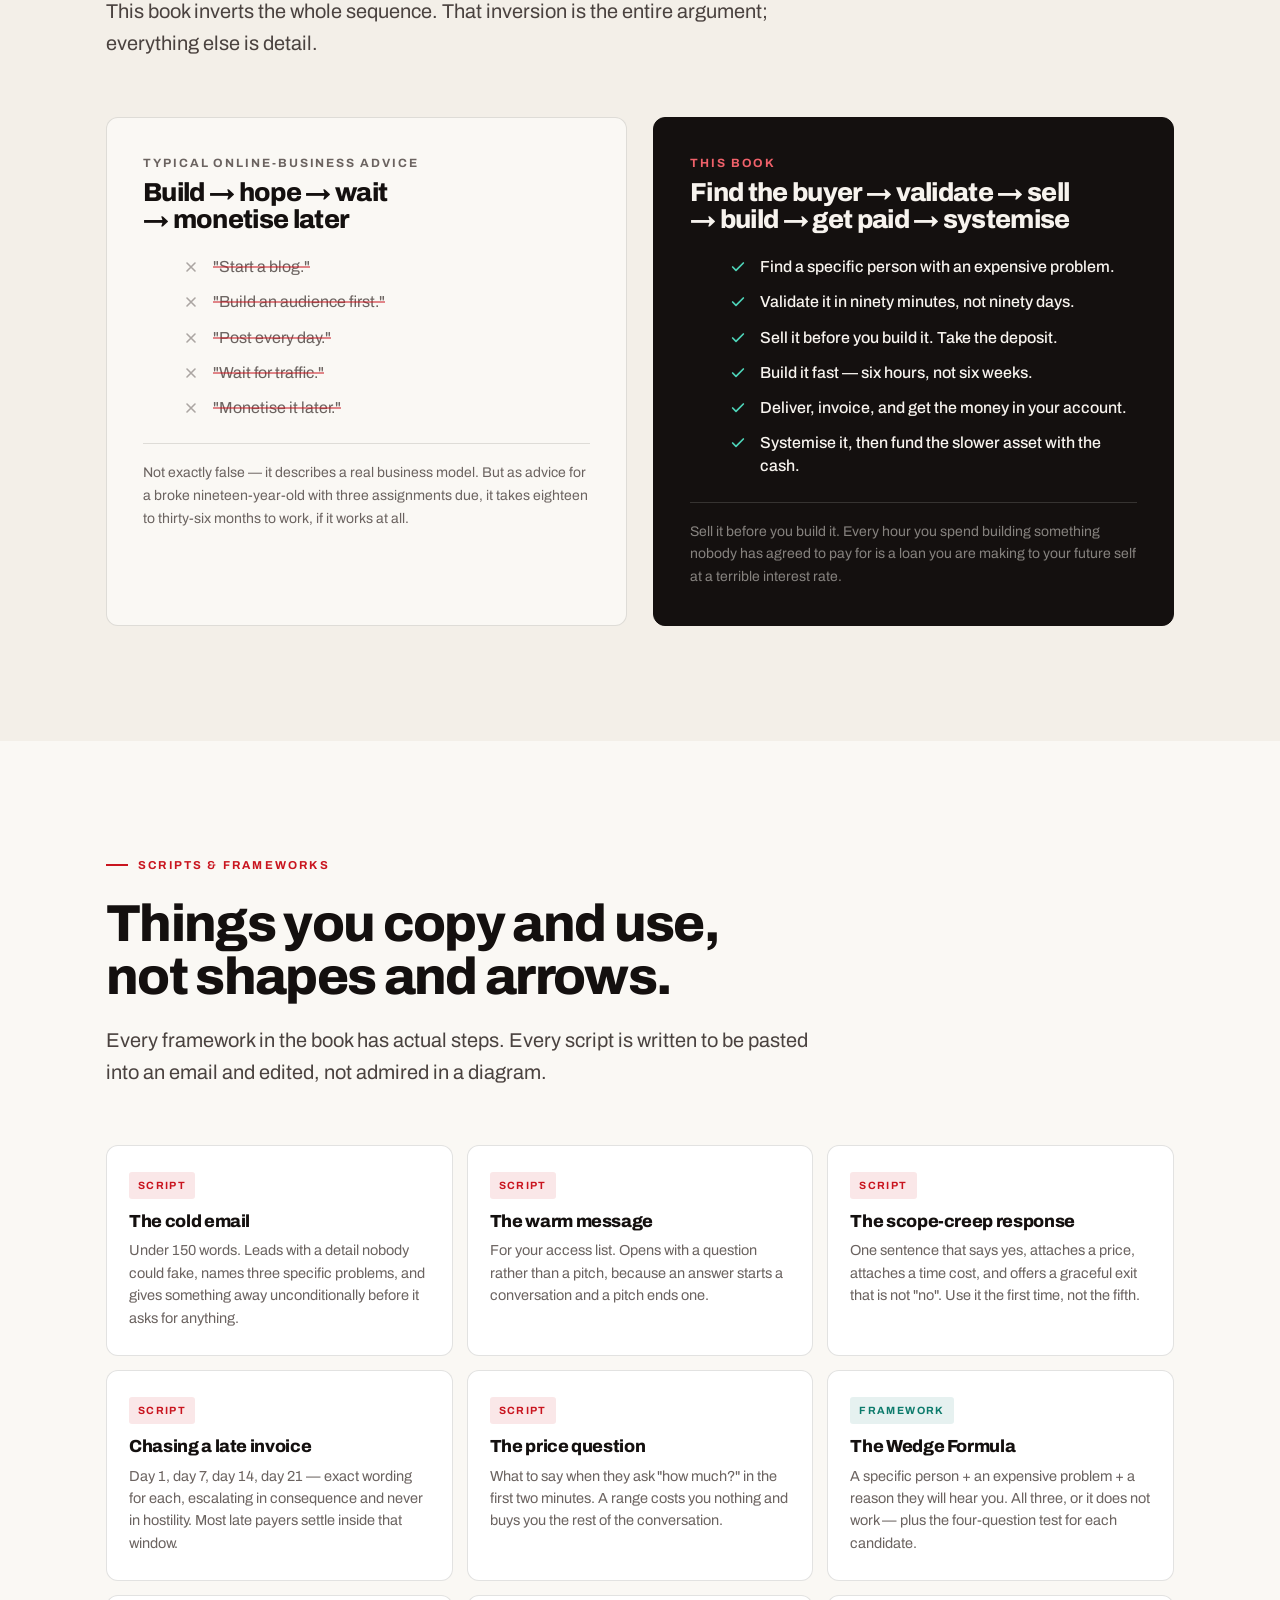
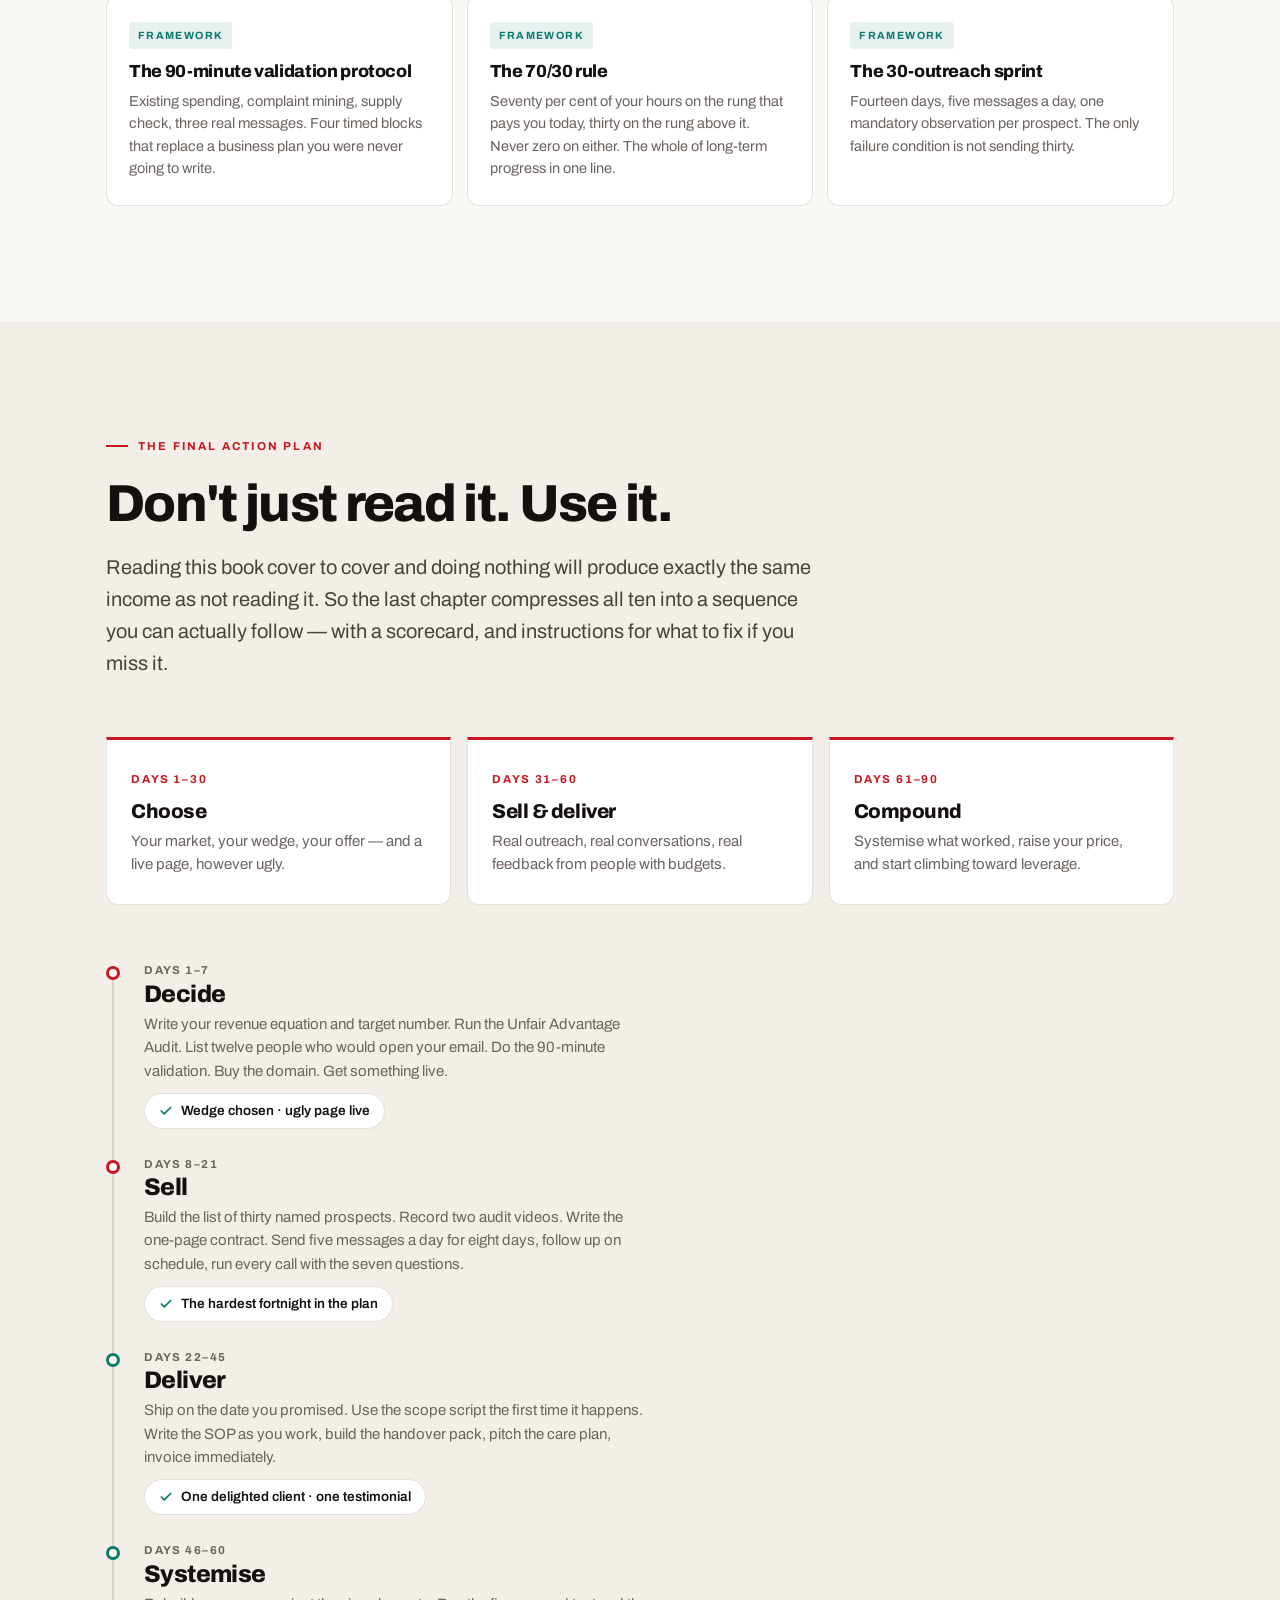
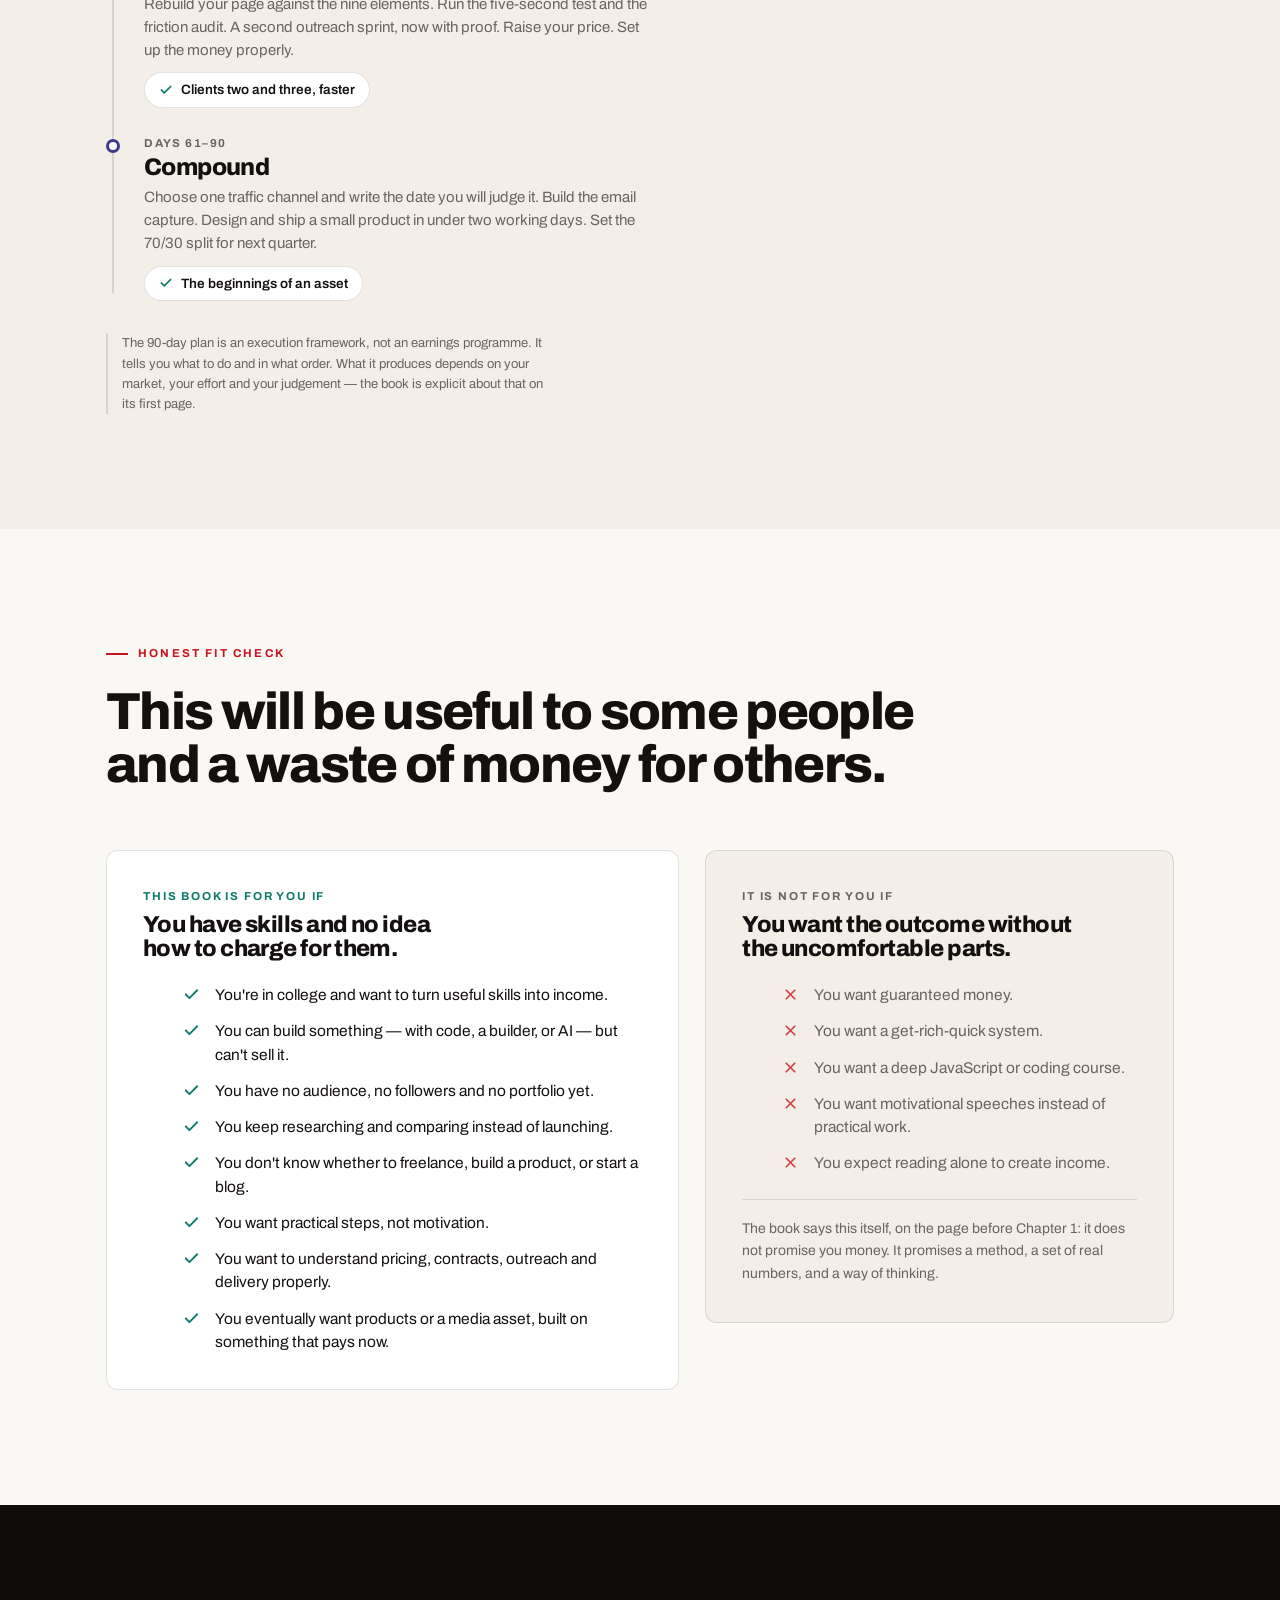
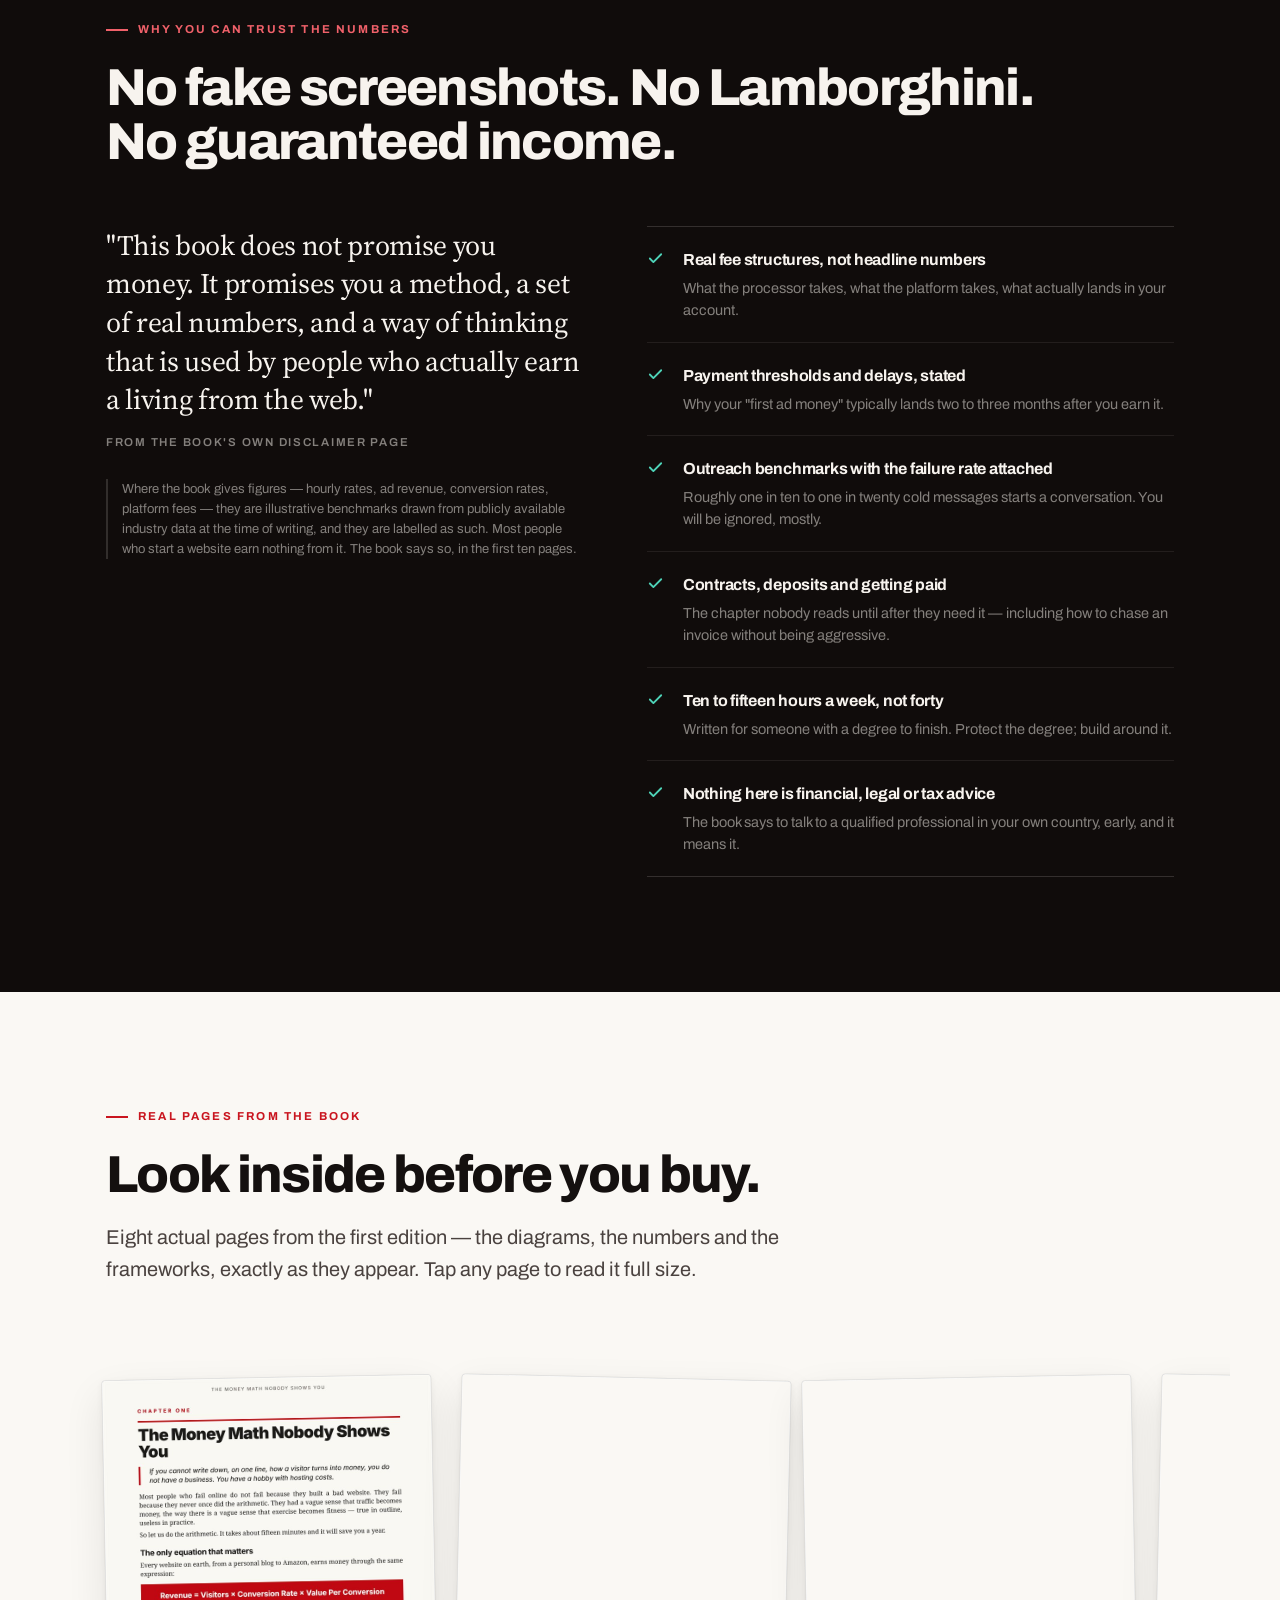
==== commit 9028c94b: "Keep setup-github.ps1 ASCII-only Windows PowerShell 5.1 decodes a BOM-less .ps1 as ANSI, so a non-AS" ====
--- a/index.html
+++ b/index.html
@@ -8,7 +8,7 @@
 <meta name="description" content="A practical playbook for college students and beginners: what to build, who will pay for it, what to charge, and how to get your first customers without an audience. 10 chapters, 16 diagrams, copyable scripts and a 90-day action plan. No income promises.">
 <meta name="author" content="The Book Addic">
 <meta name="theme-color" content="#100C0B">
-<link rel="canonical" href="https://zeus-shourya.github.io/build-ship-get-paid/"><!-- ← replace with your live URL -->
+<link rel="canonical" href="https://zeus-shourya.github.io/build-ship-get-paid/">
 
 <!-- ===== OPEN GRAPH / SOCIAL ============================================
      Replace the two absolute URLs below with your live domain once deployed.
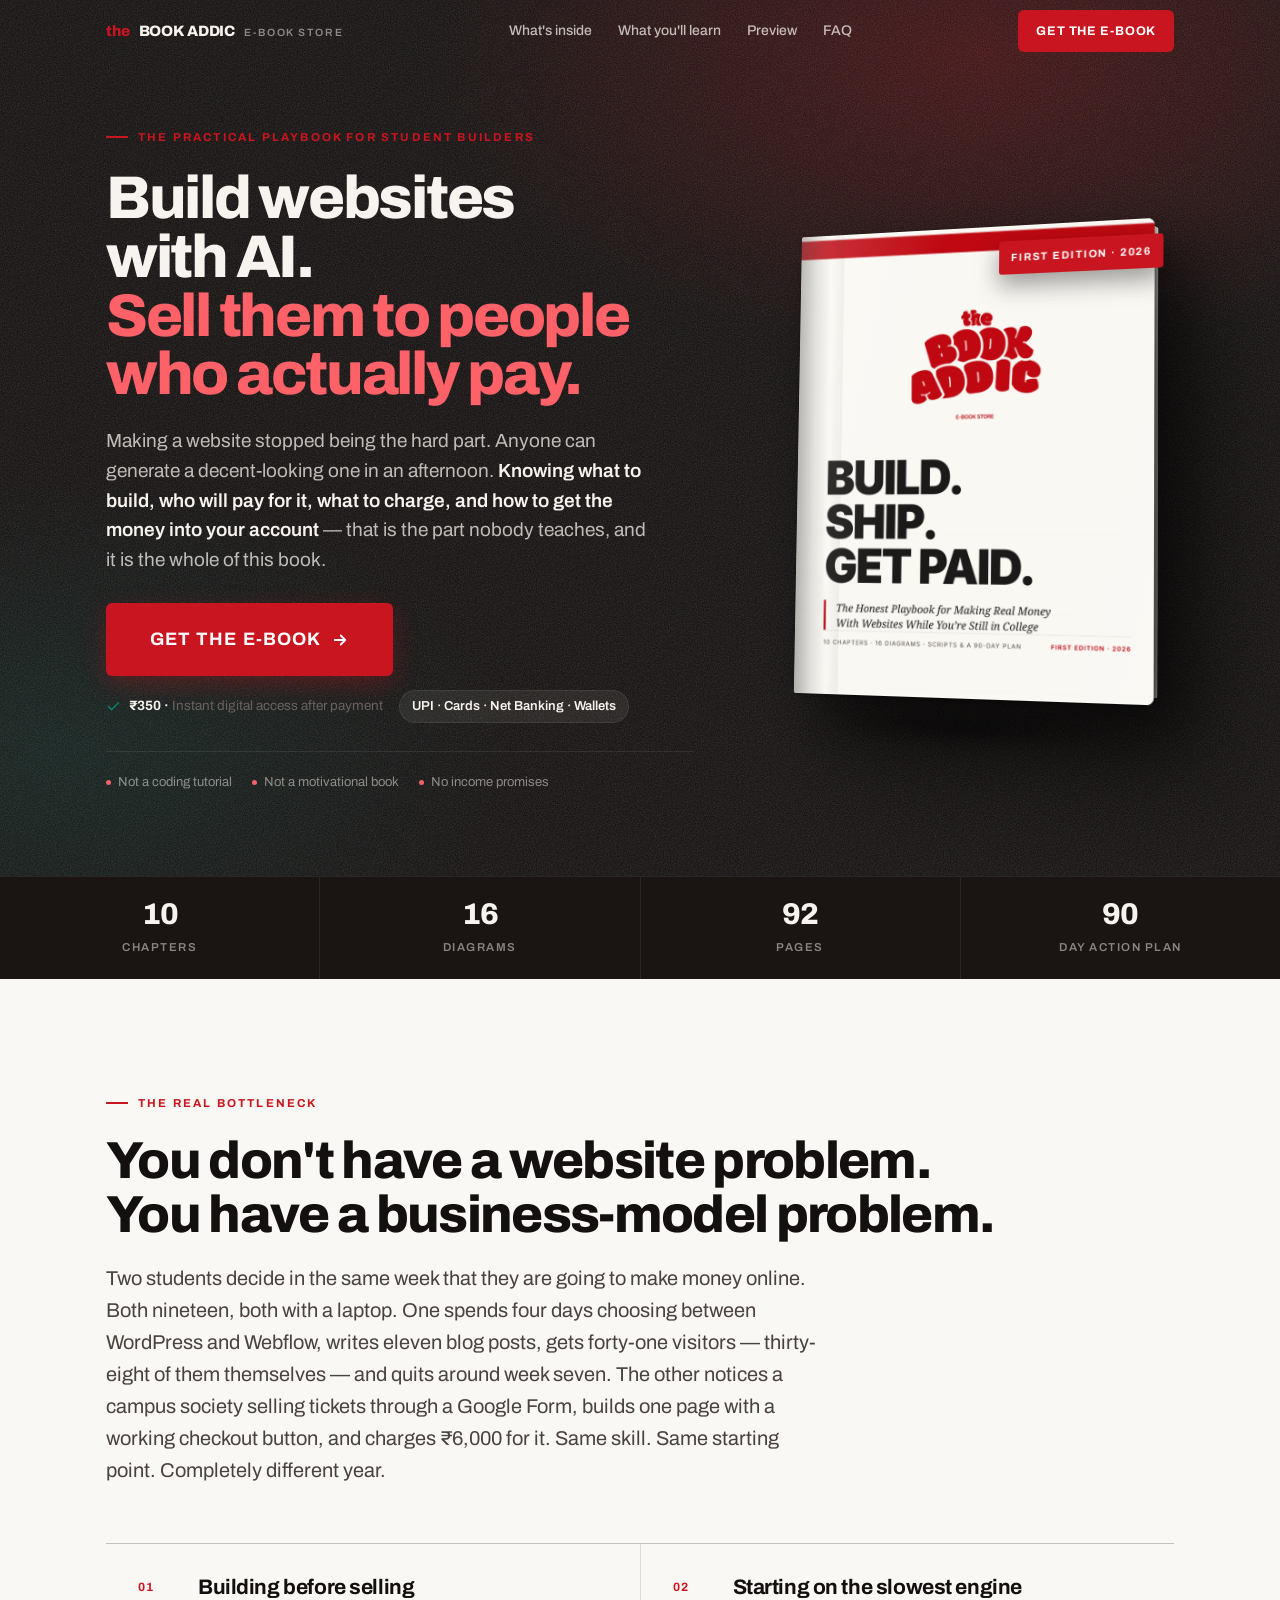
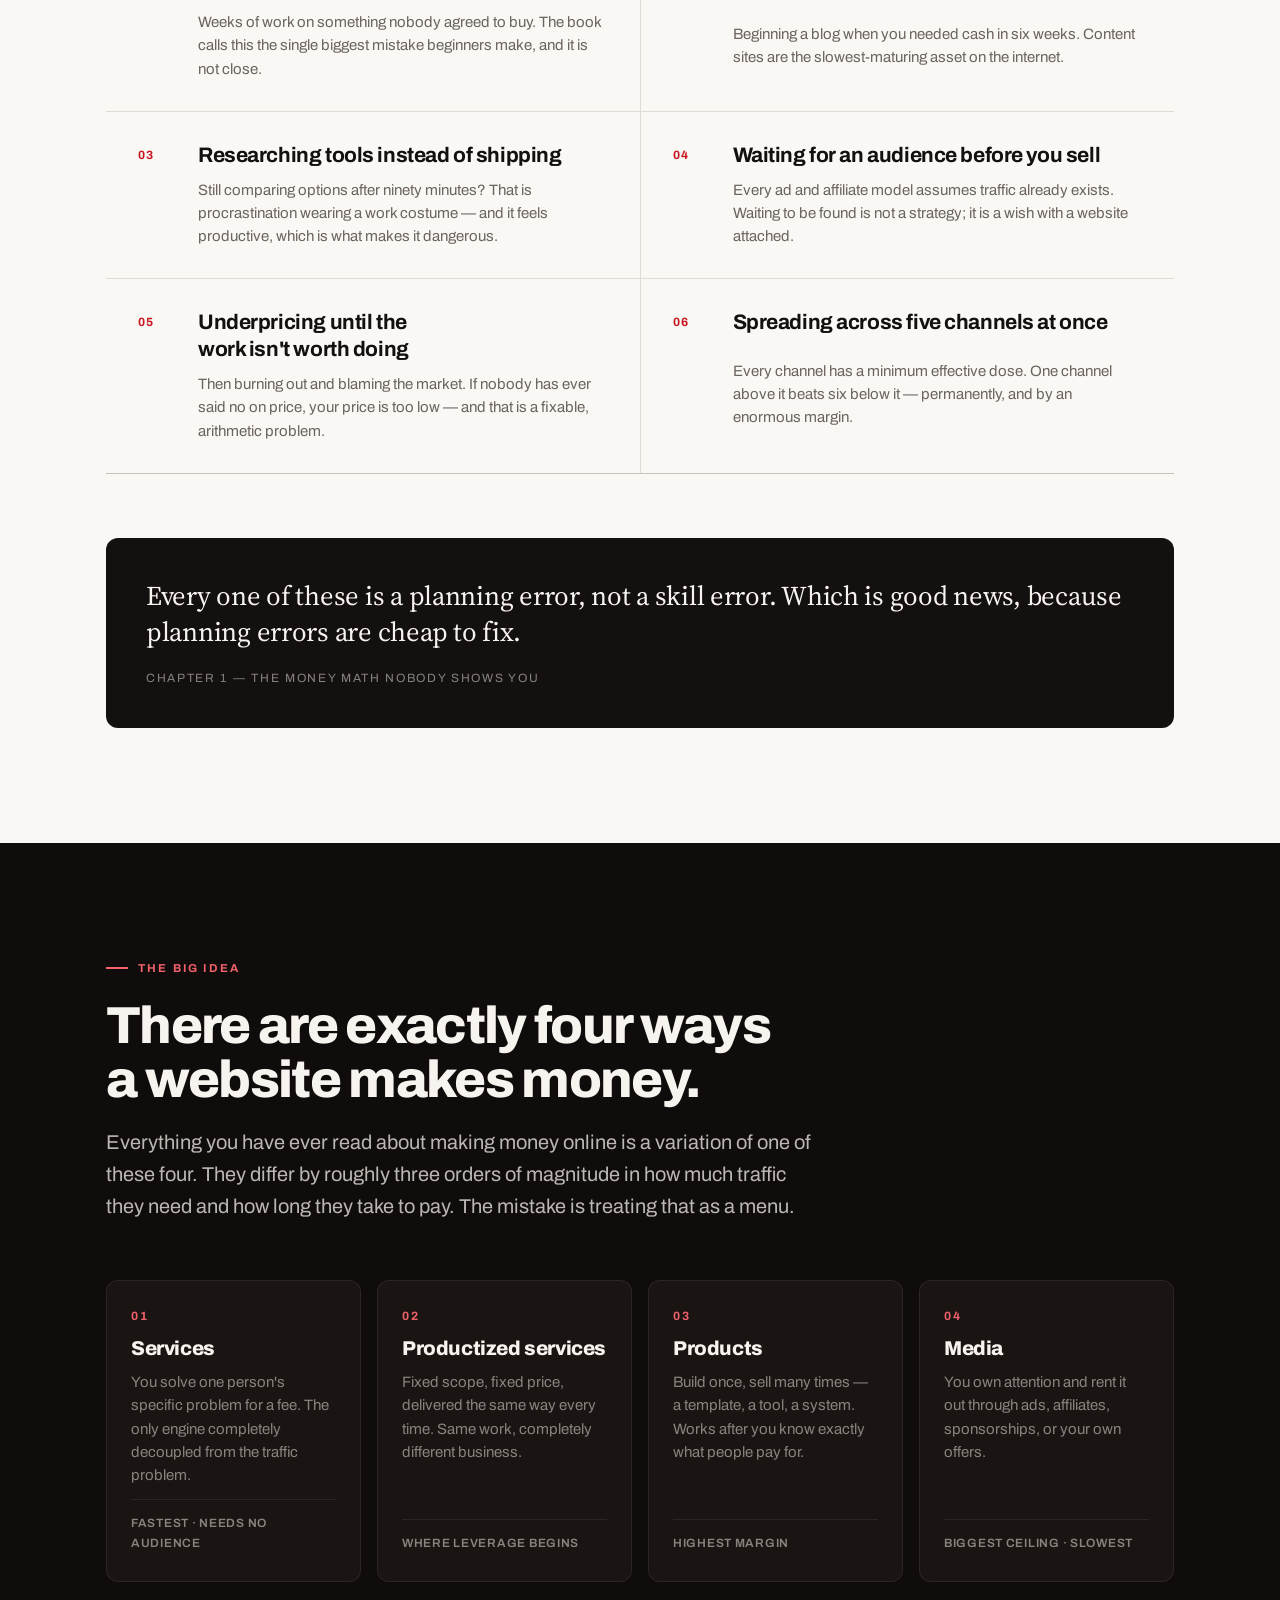
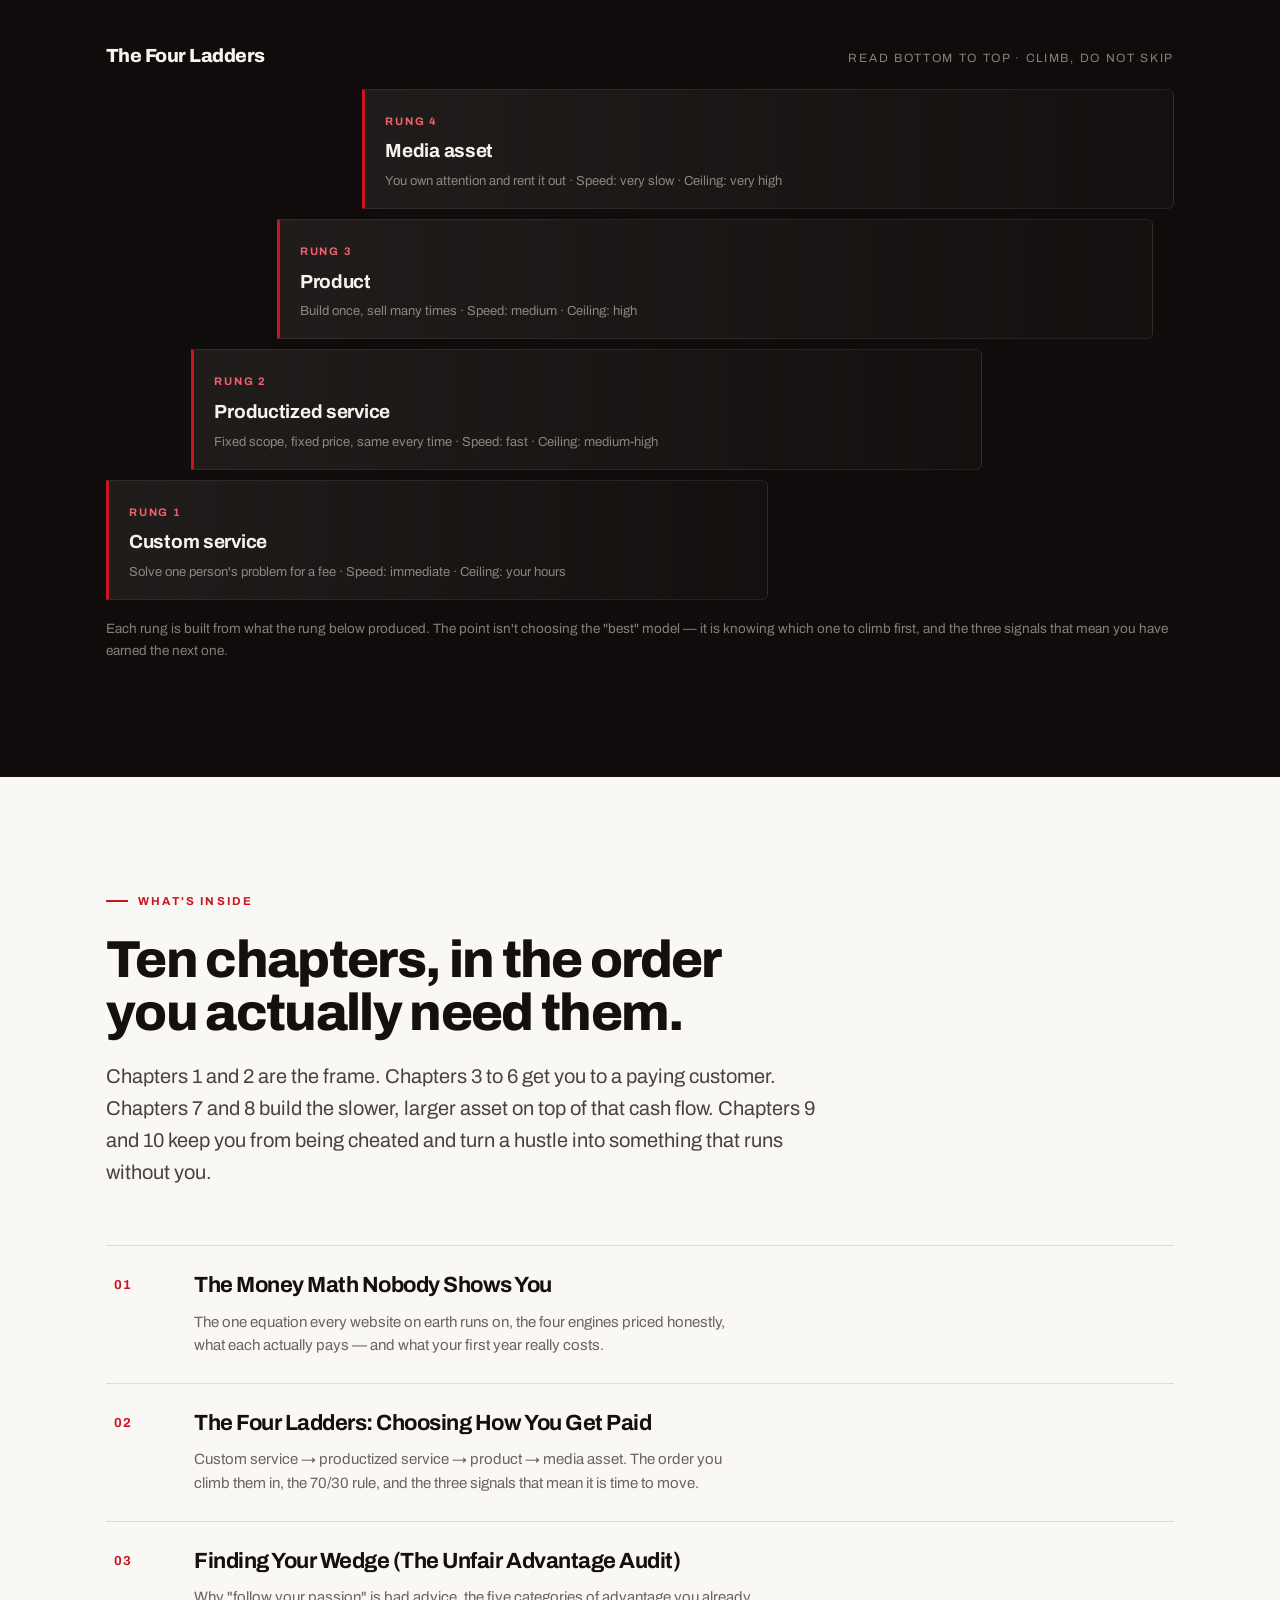
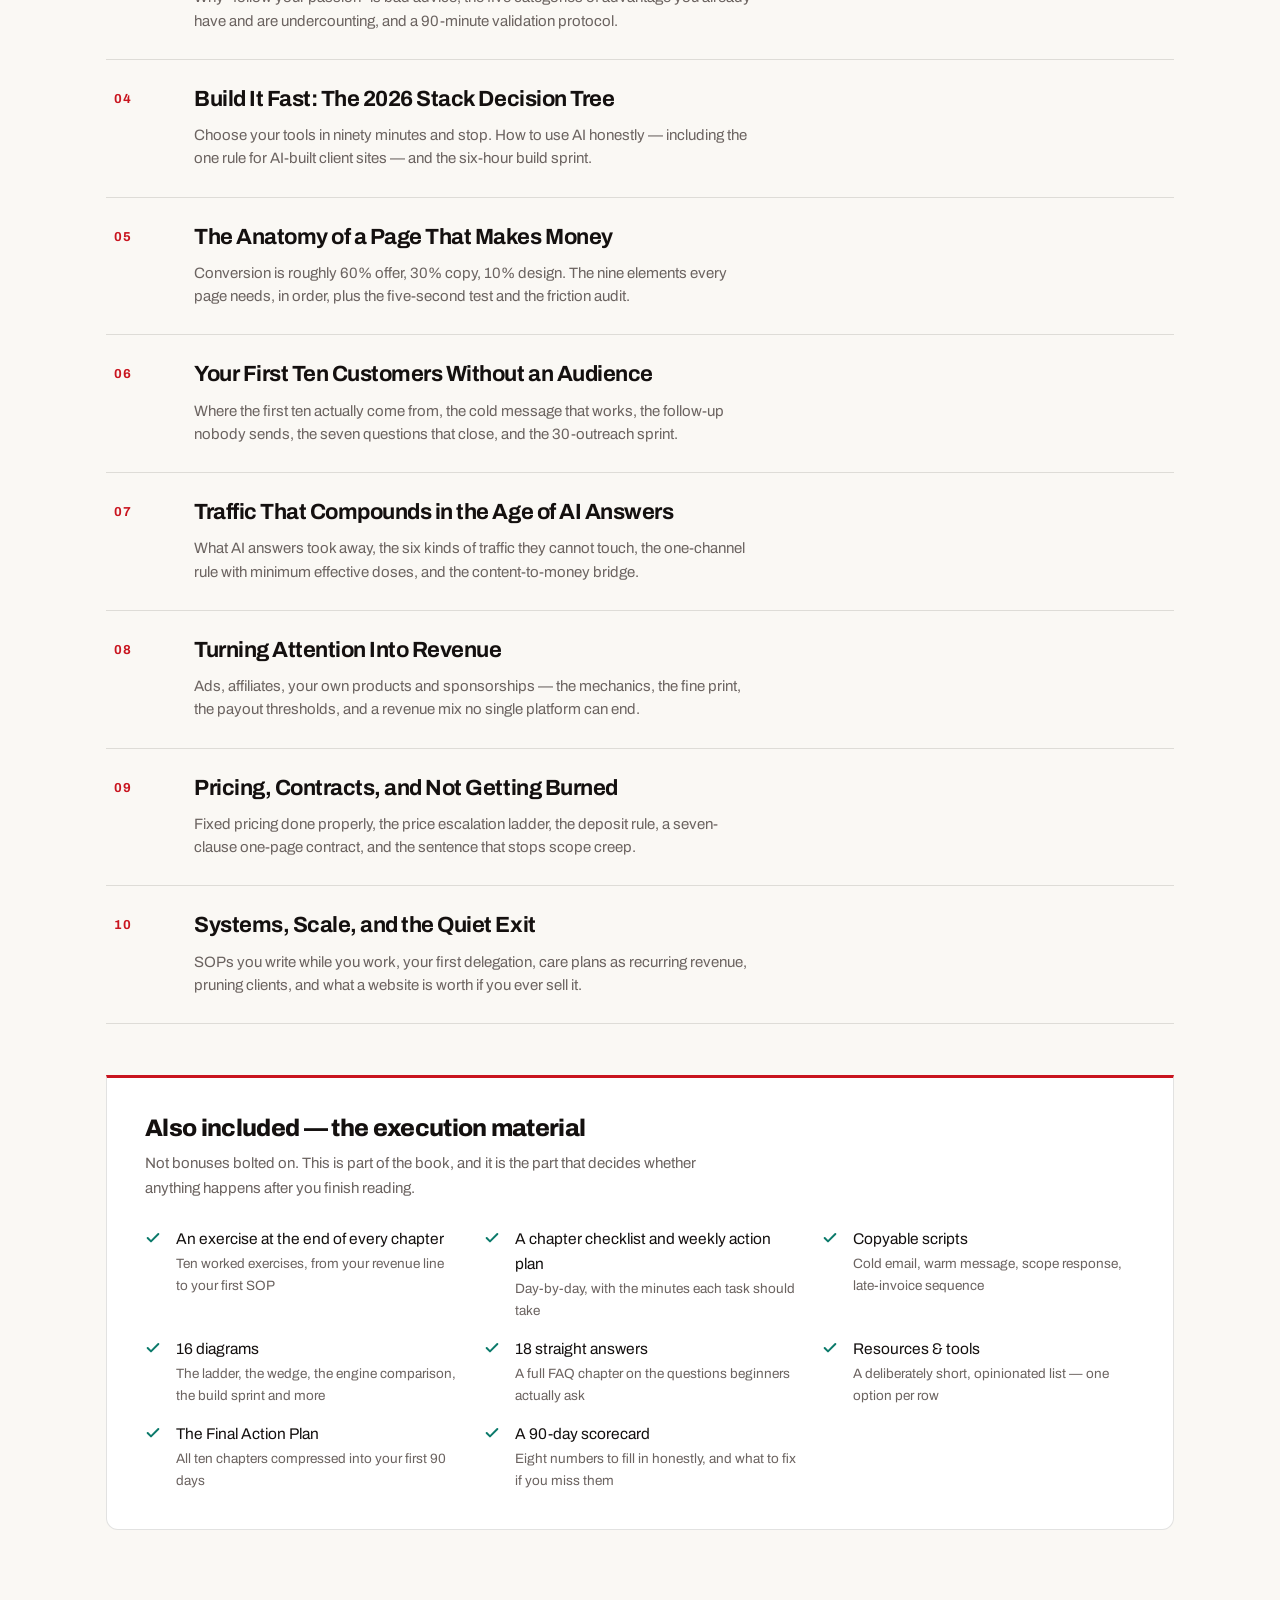
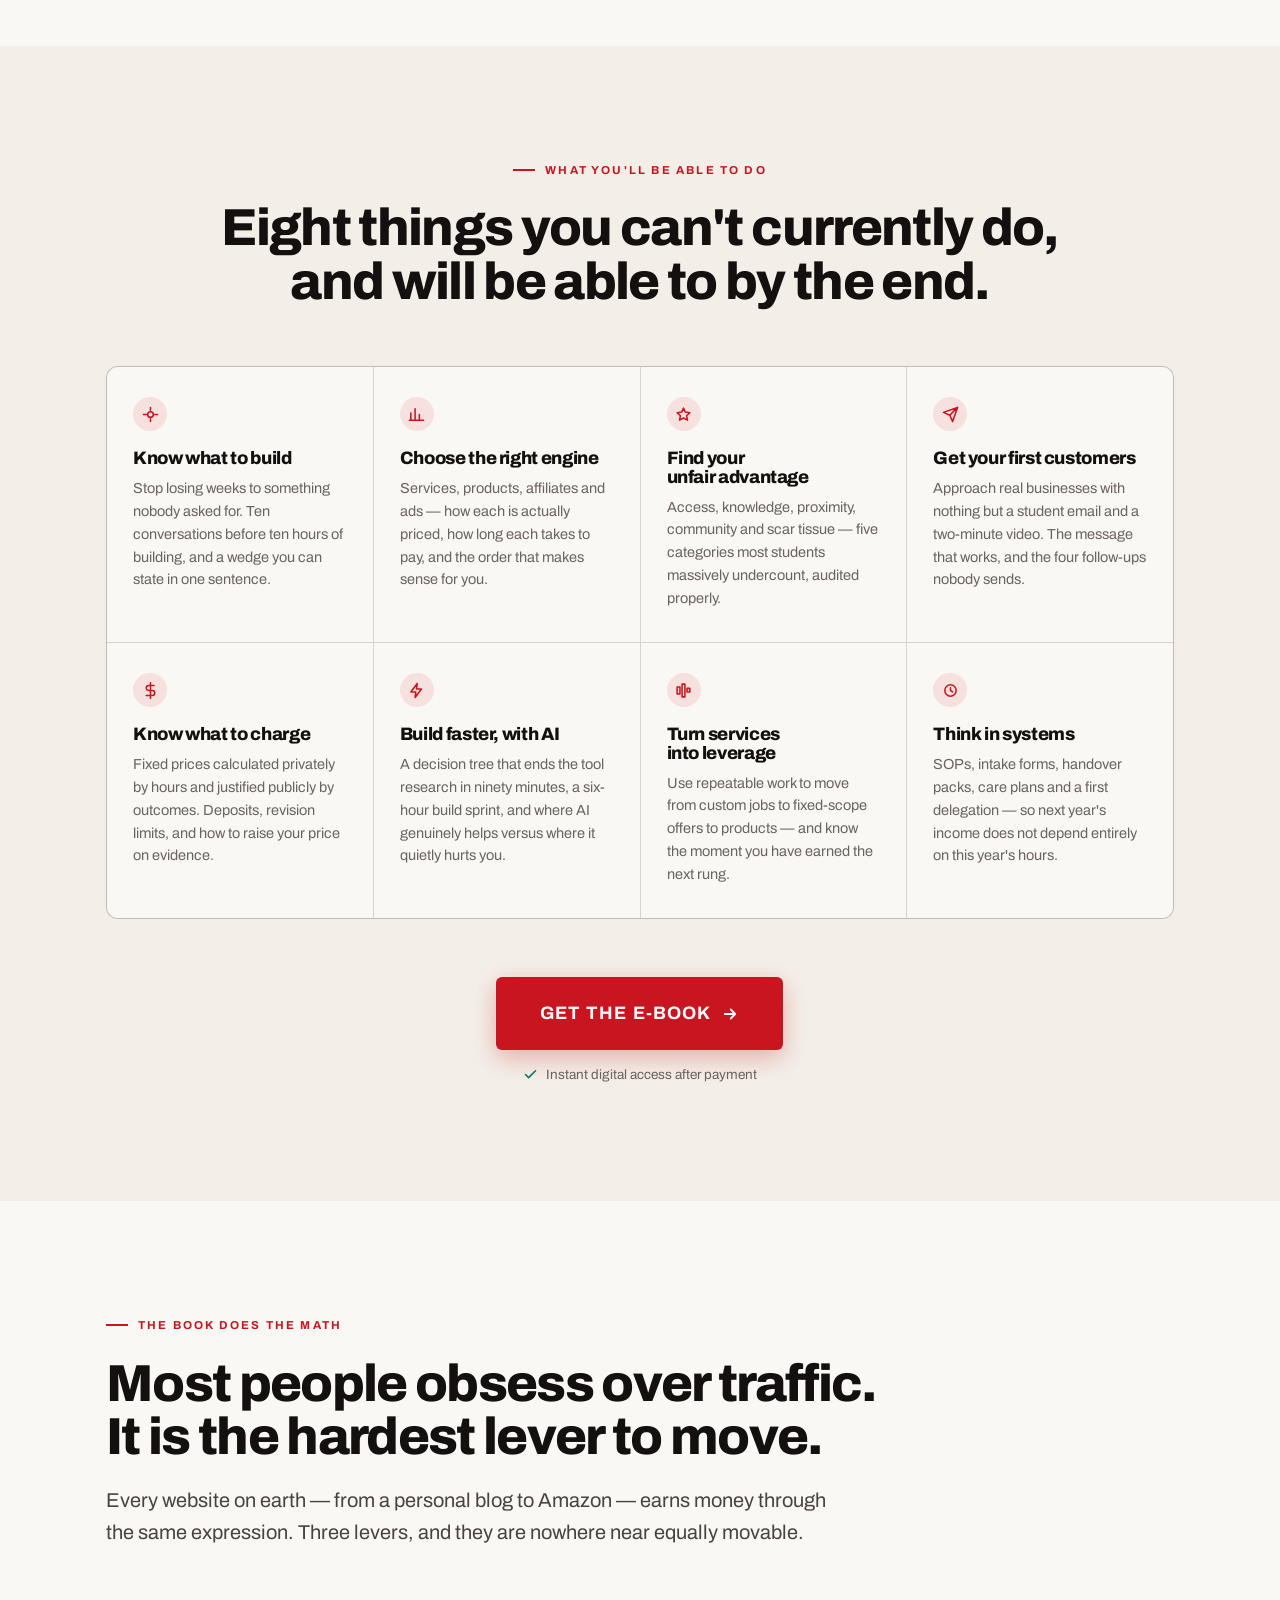
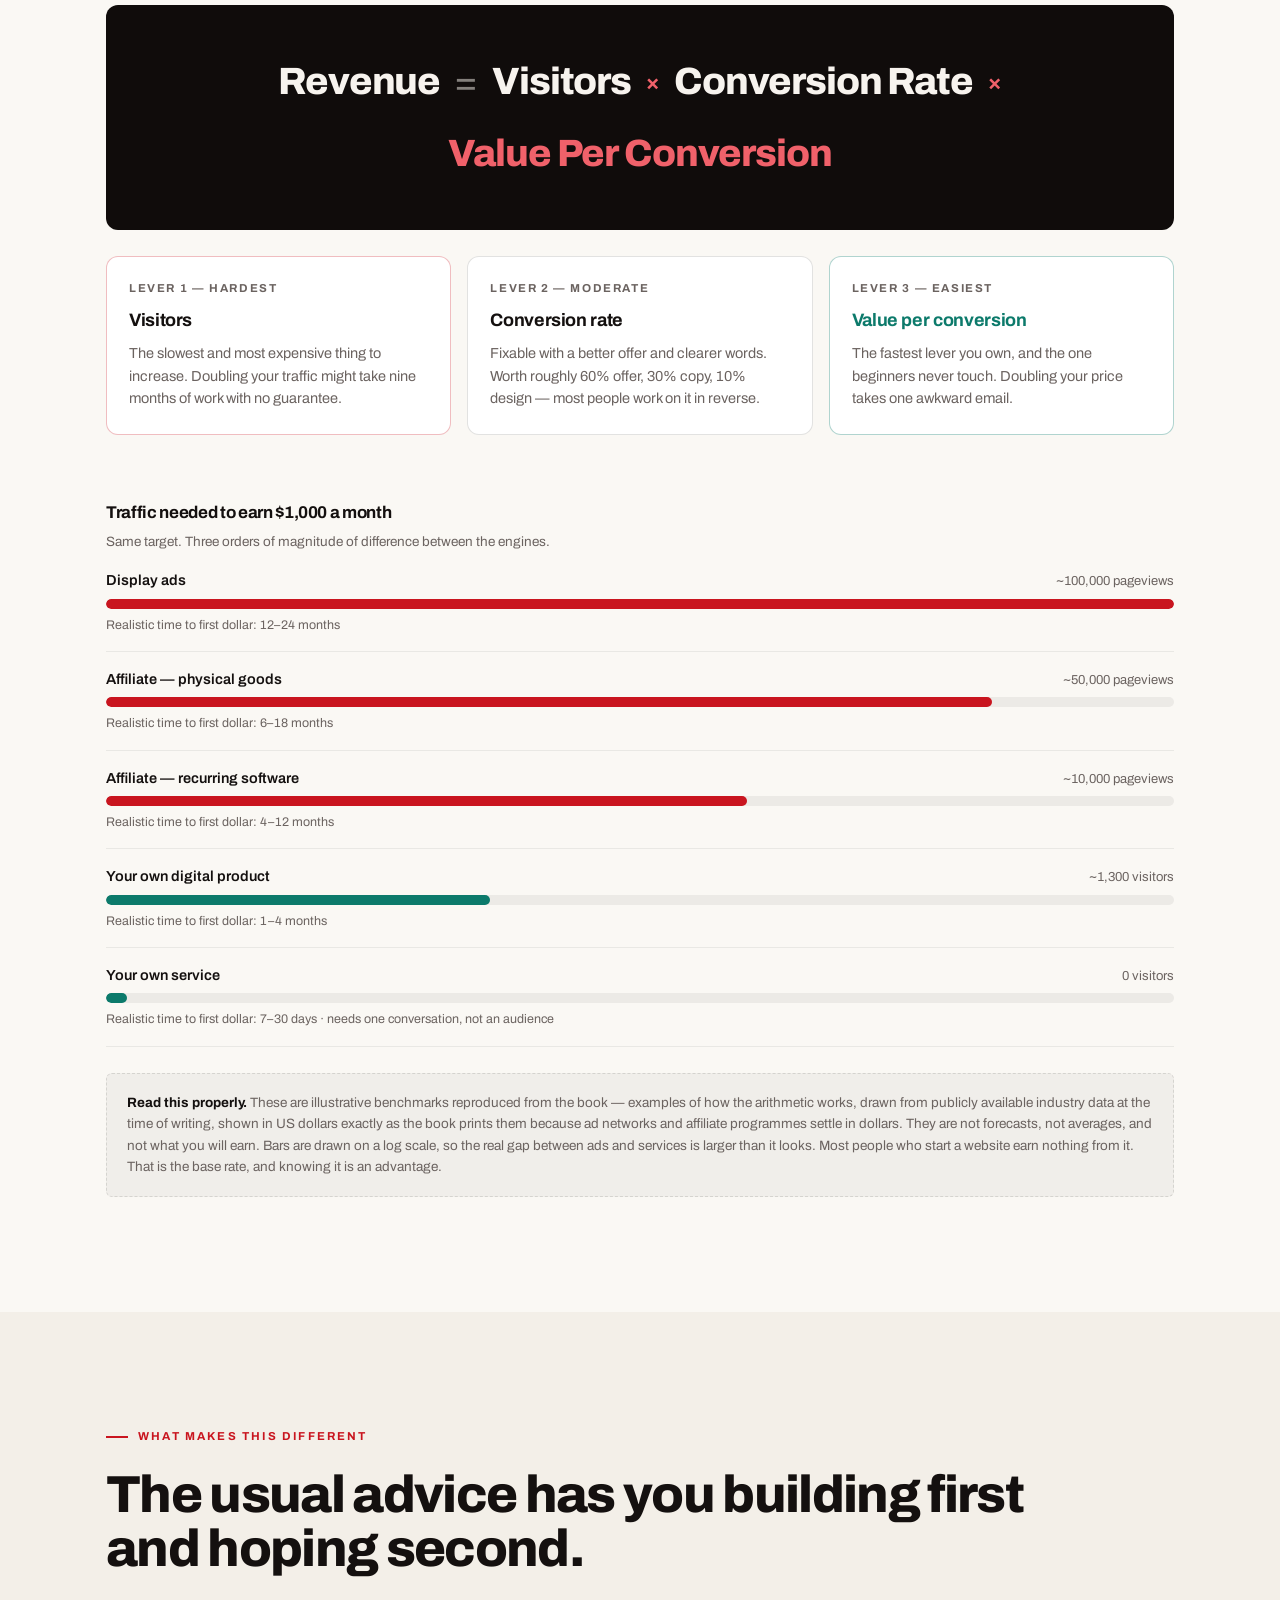
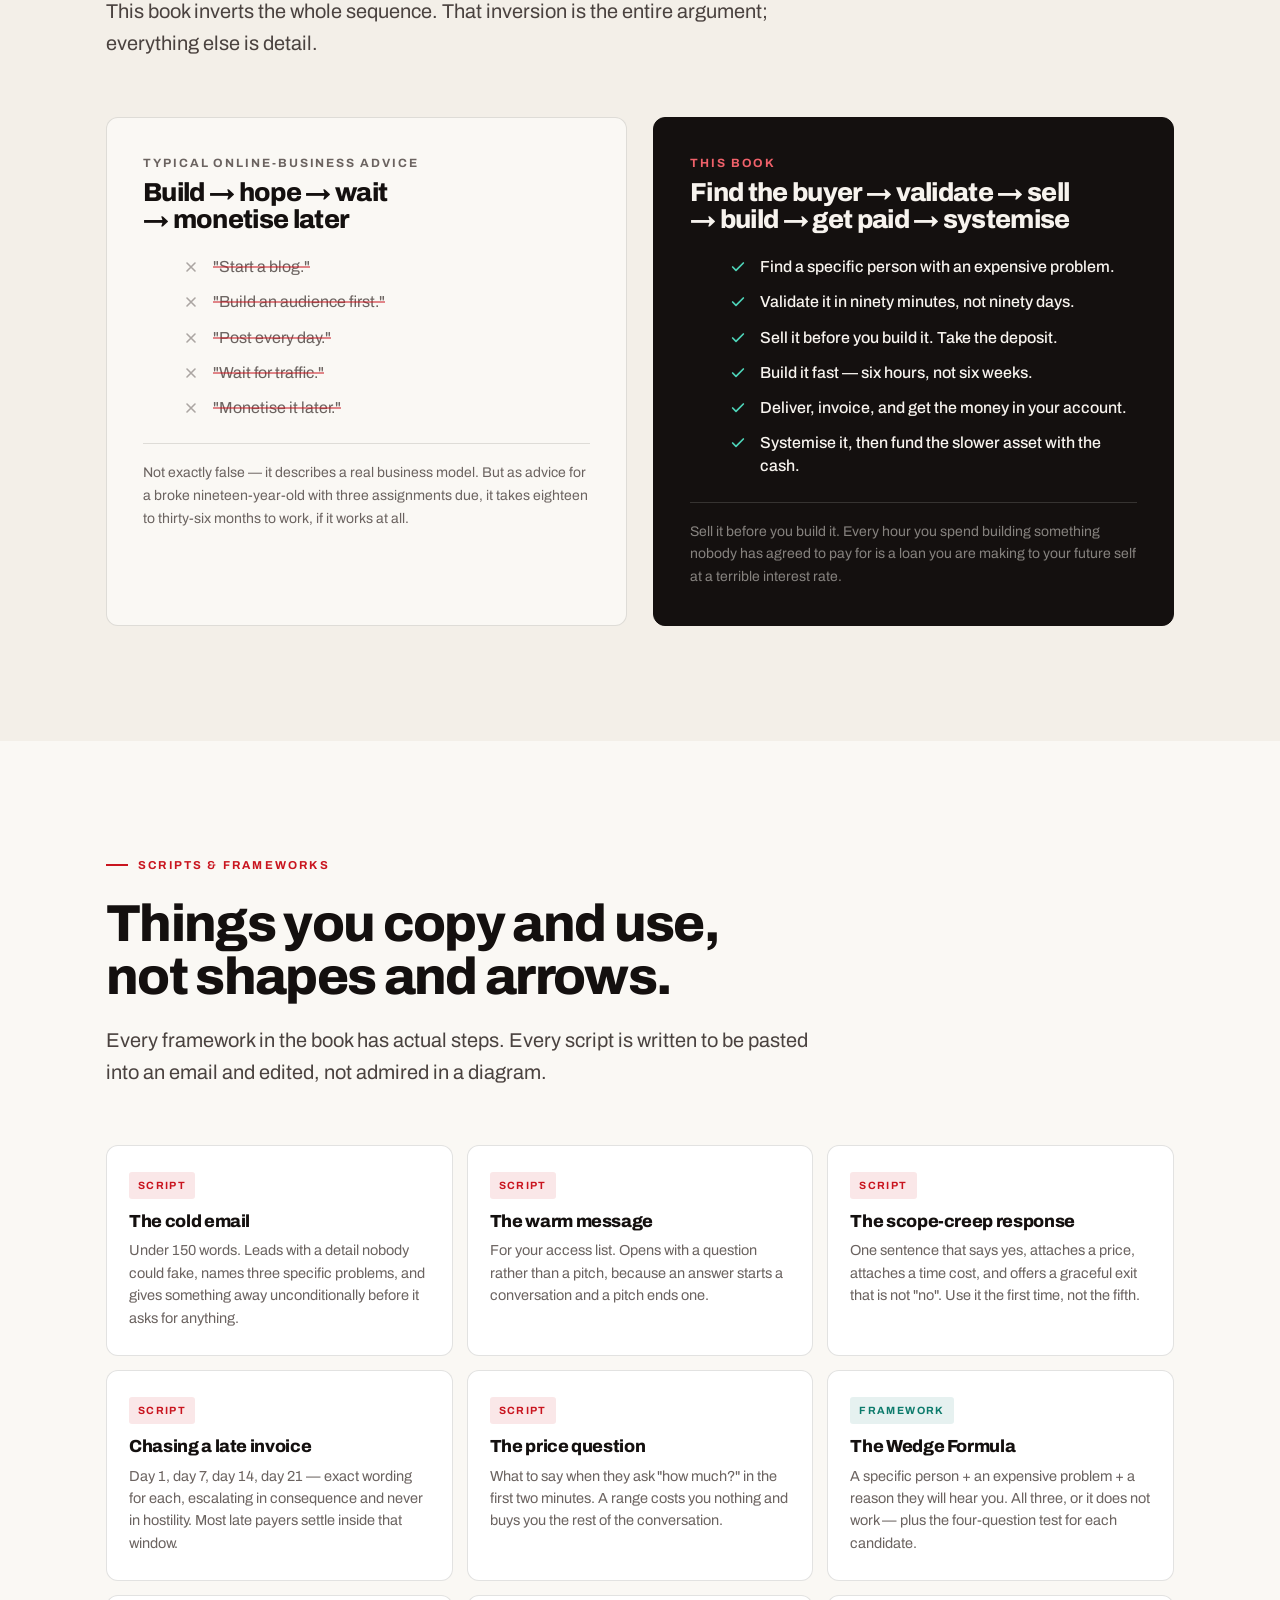
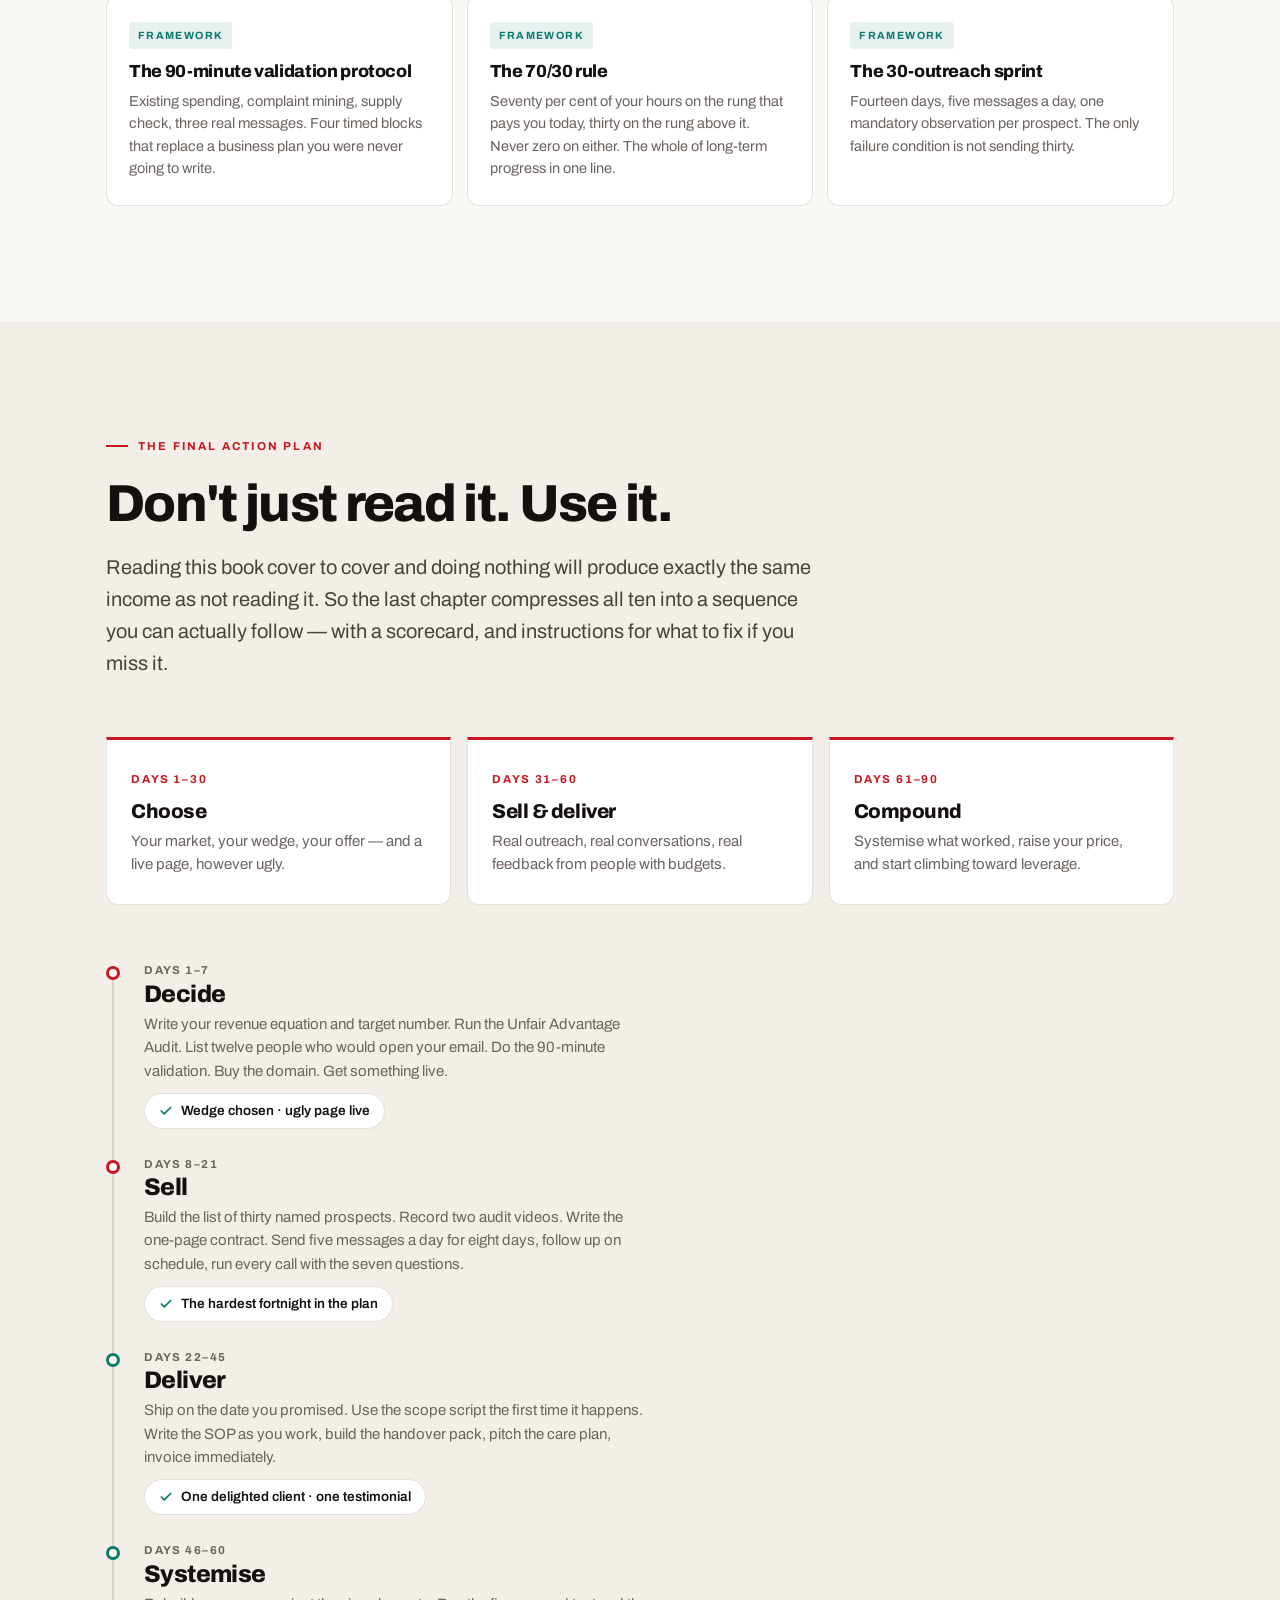
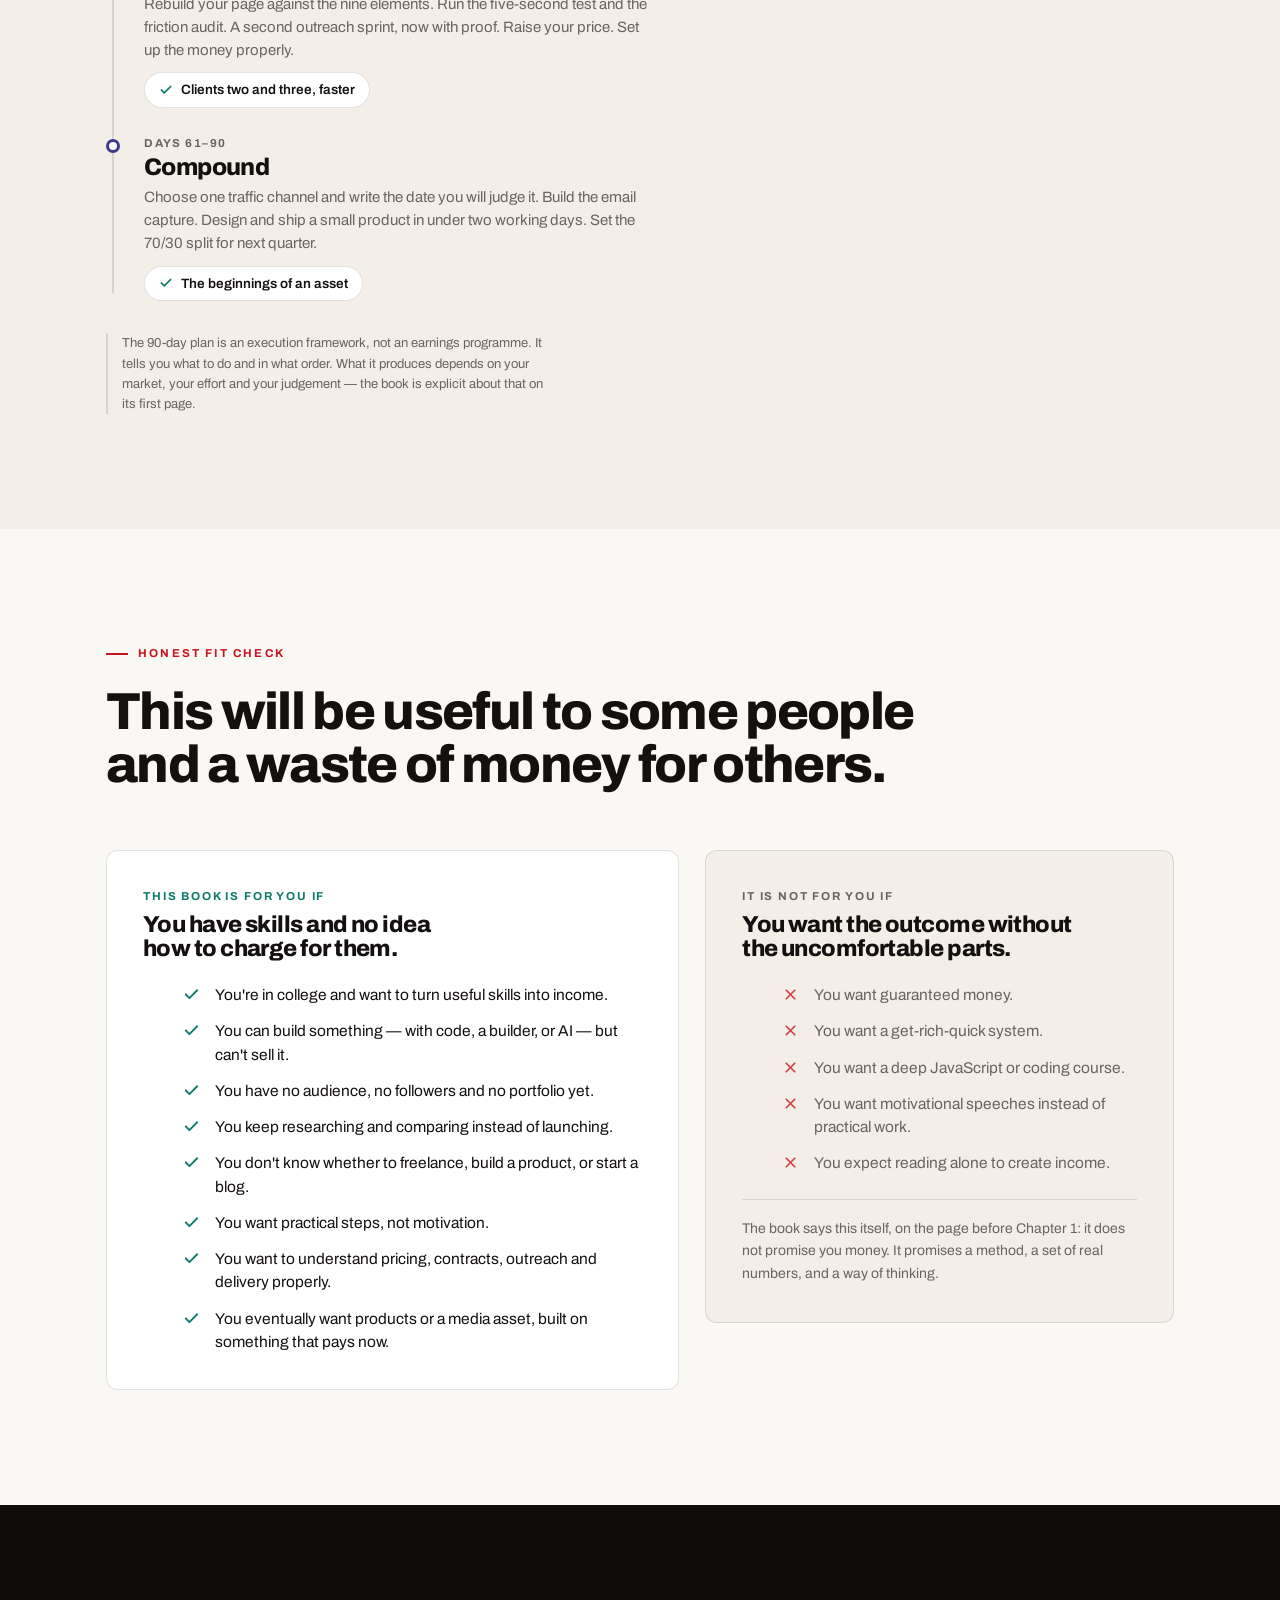
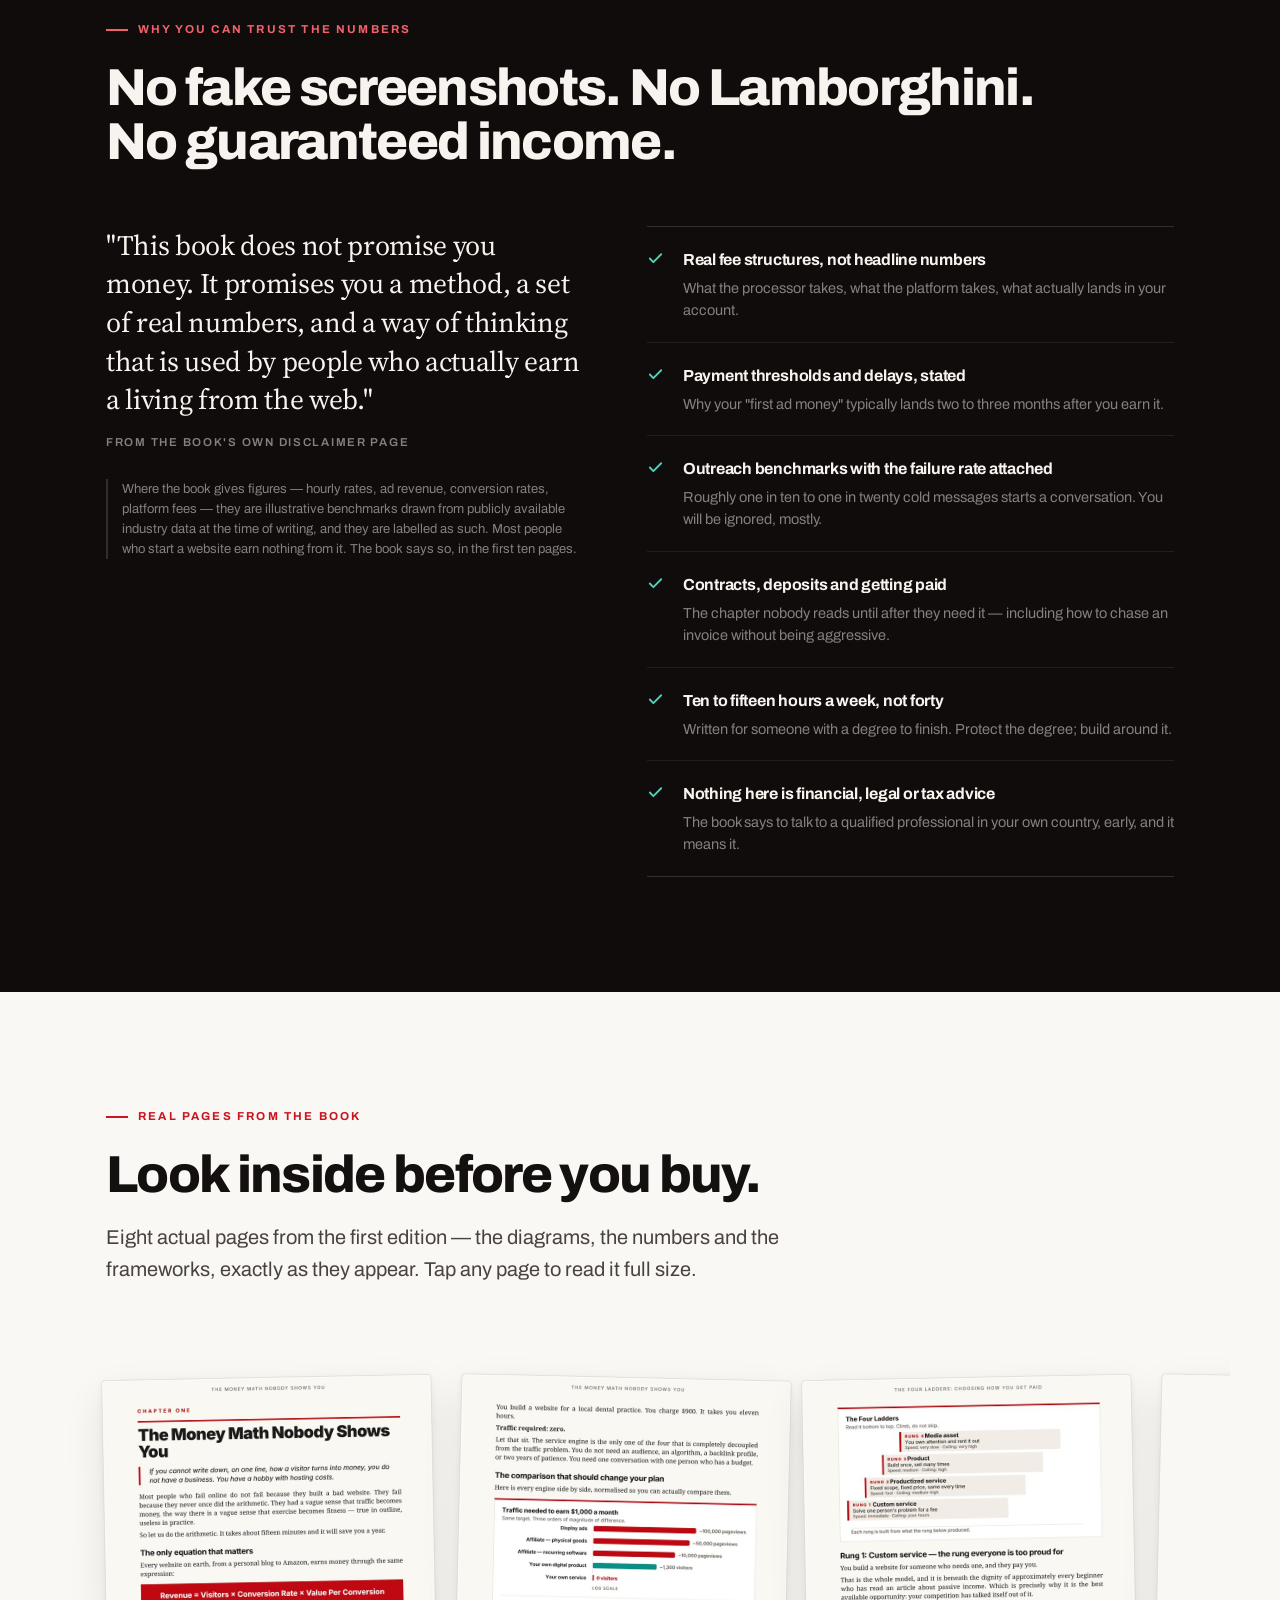
==== commit f3bb48f0: "Point absolute URLs at bookaddic.shop GitHub Pages now serves the custom domain, so canonical, og:ur" ====
--- a/index.html
+++ b/index.html
@@ -8,7 +8,7 @@
 <meta name="description" content="A practical playbook for college students and beginners: what to build, who will pay for it, what to charge, and how to get your first customers without an audience. 10 chapters, 16 diagrams, copyable scripts and a 90-day action plan. No income promises.">
 <meta name="author" content="The Book Addic">
 <meta name="theme-color" content="#100C0B">
-<link rel="canonical" href="https://zeus-shourya.github.io/build-ship-get-paid/">
+<link rel="canonical" href="https://bookaddic.shop/">
 
 <!-- ===== OPEN GRAPH / SOCIAL ============================================
      Replace the two absolute URLs below with your live domain once deployed.
@@ -19,14 +19,14 @@
 <meta property="og:site_name" content="The Book Addic — E-Book Store">
 <meta property="og:title" content="Build. Ship. Get Paid. — The Honest Playbook for Making Money With Websites">
 <meta property="og:description" content="Anyone can build a website with AI now. Almost nobody knows who to sell it to, what to charge, or how to get paid. This is the book about that part.">
-<meta property="og:url" content="https://zeus-shourya.github.io/build-ship-get-paid/">
-<meta property="og:image" content="https://zeus-shourya.github.io/build-ship-get-paid/assets/img/og-image.jpg">
+<meta property="og:url" content="https://bookaddic.shop/">
+<meta property="og:image" content="https://bookaddic.shop/assets/img/og-image.jpg">
 <meta property="og:image:width" content="1200">
 <meta property="og:image:height" content="630">
 <meta name="twitter:card" content="summary_large_image">
 <meta name="twitter:title" content="Build. Ship. Get Paid.">
 <meta name="twitter:description" content="Build websites with AI. Sell them to people who actually pay. The honest playbook for student builders.">
-<meta name="twitter:image" content="https://zeus-shourya.github.io/build-ship-get-paid/assets/img/og-image.jpg">
+<meta name="twitter:image" content="https://bookaddic.shop/assets/img/og-image.jpg">
 
 <link rel="icon" href="assets/img/cover.png">
 
@@ -76,7 +76,7 @@
     "price": "350.00",
     "priceCurrency": "INR",
     "availability": "https://schema.org/InStock",
-    "url": "https://zeus-shourya.github.io/build-ship-get-paid/"
+    "url": "https://bookaddic.shop/"
   }
 }
 </script>
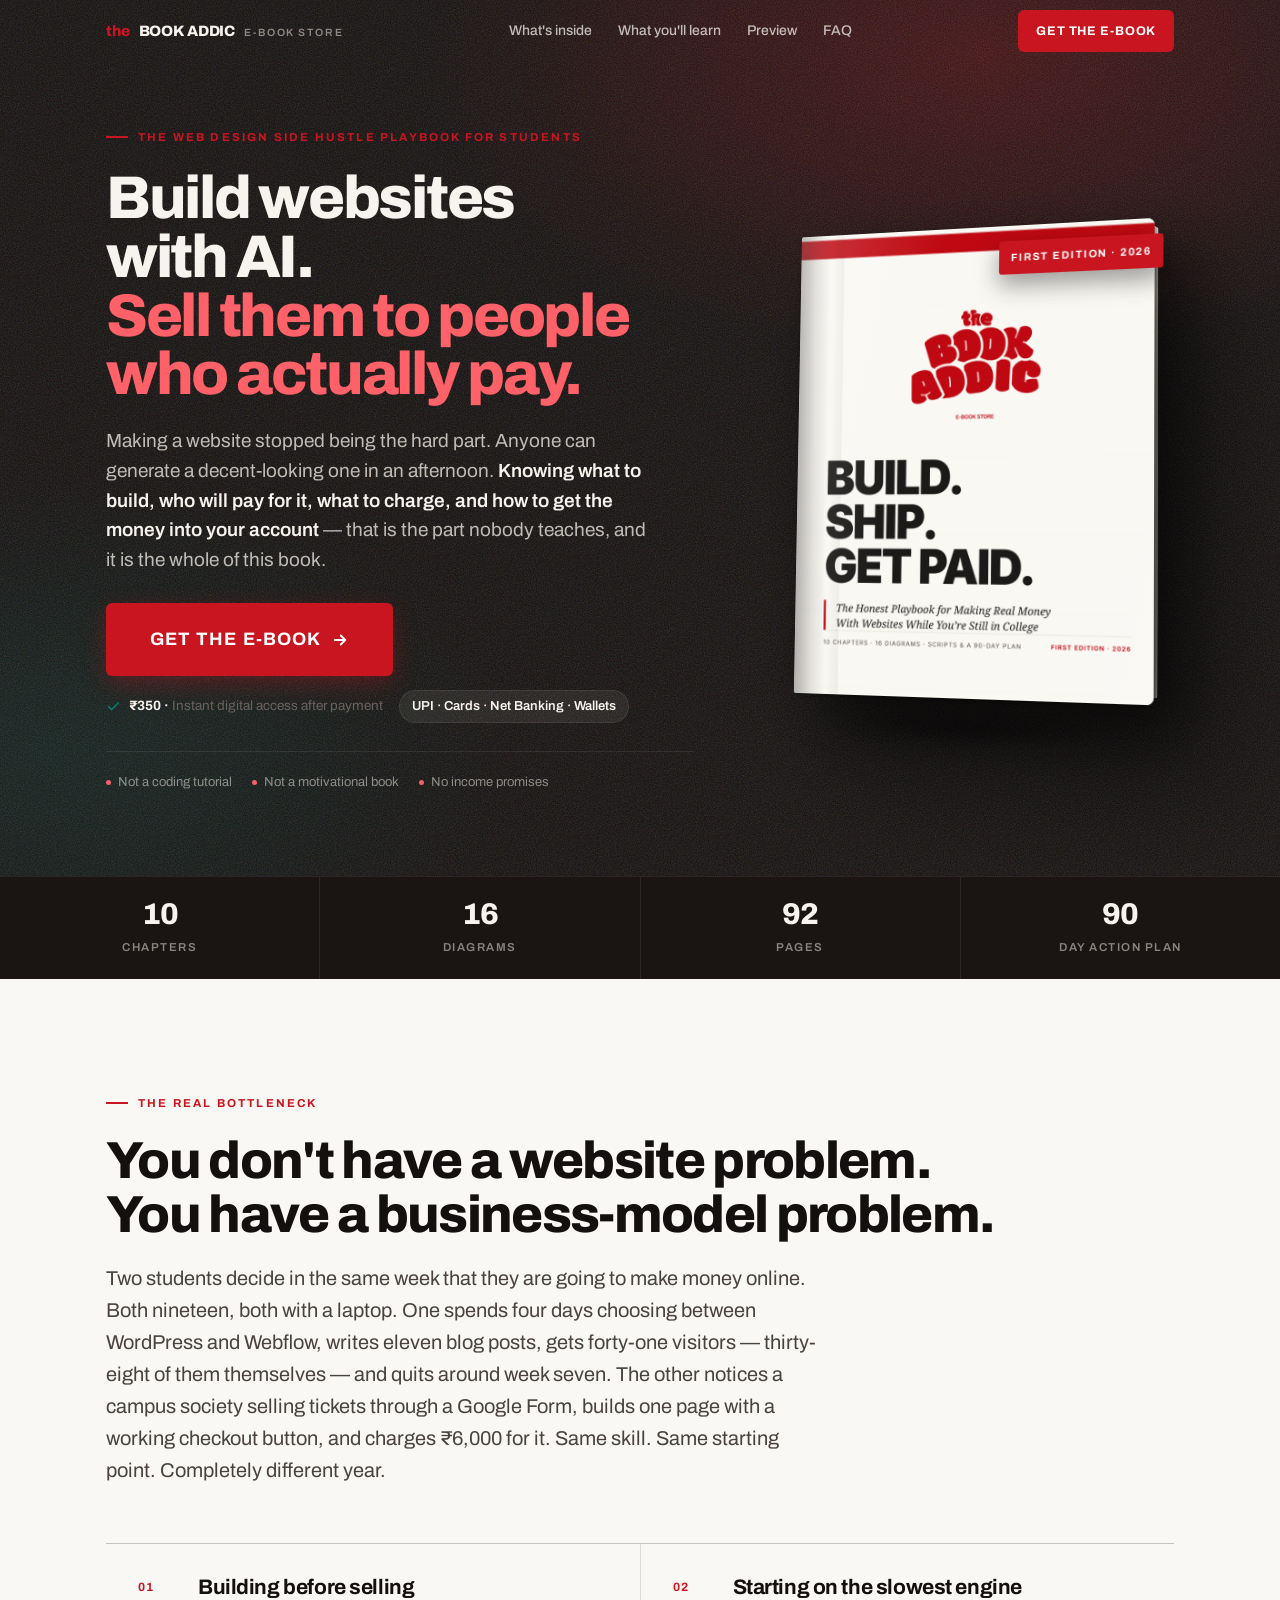
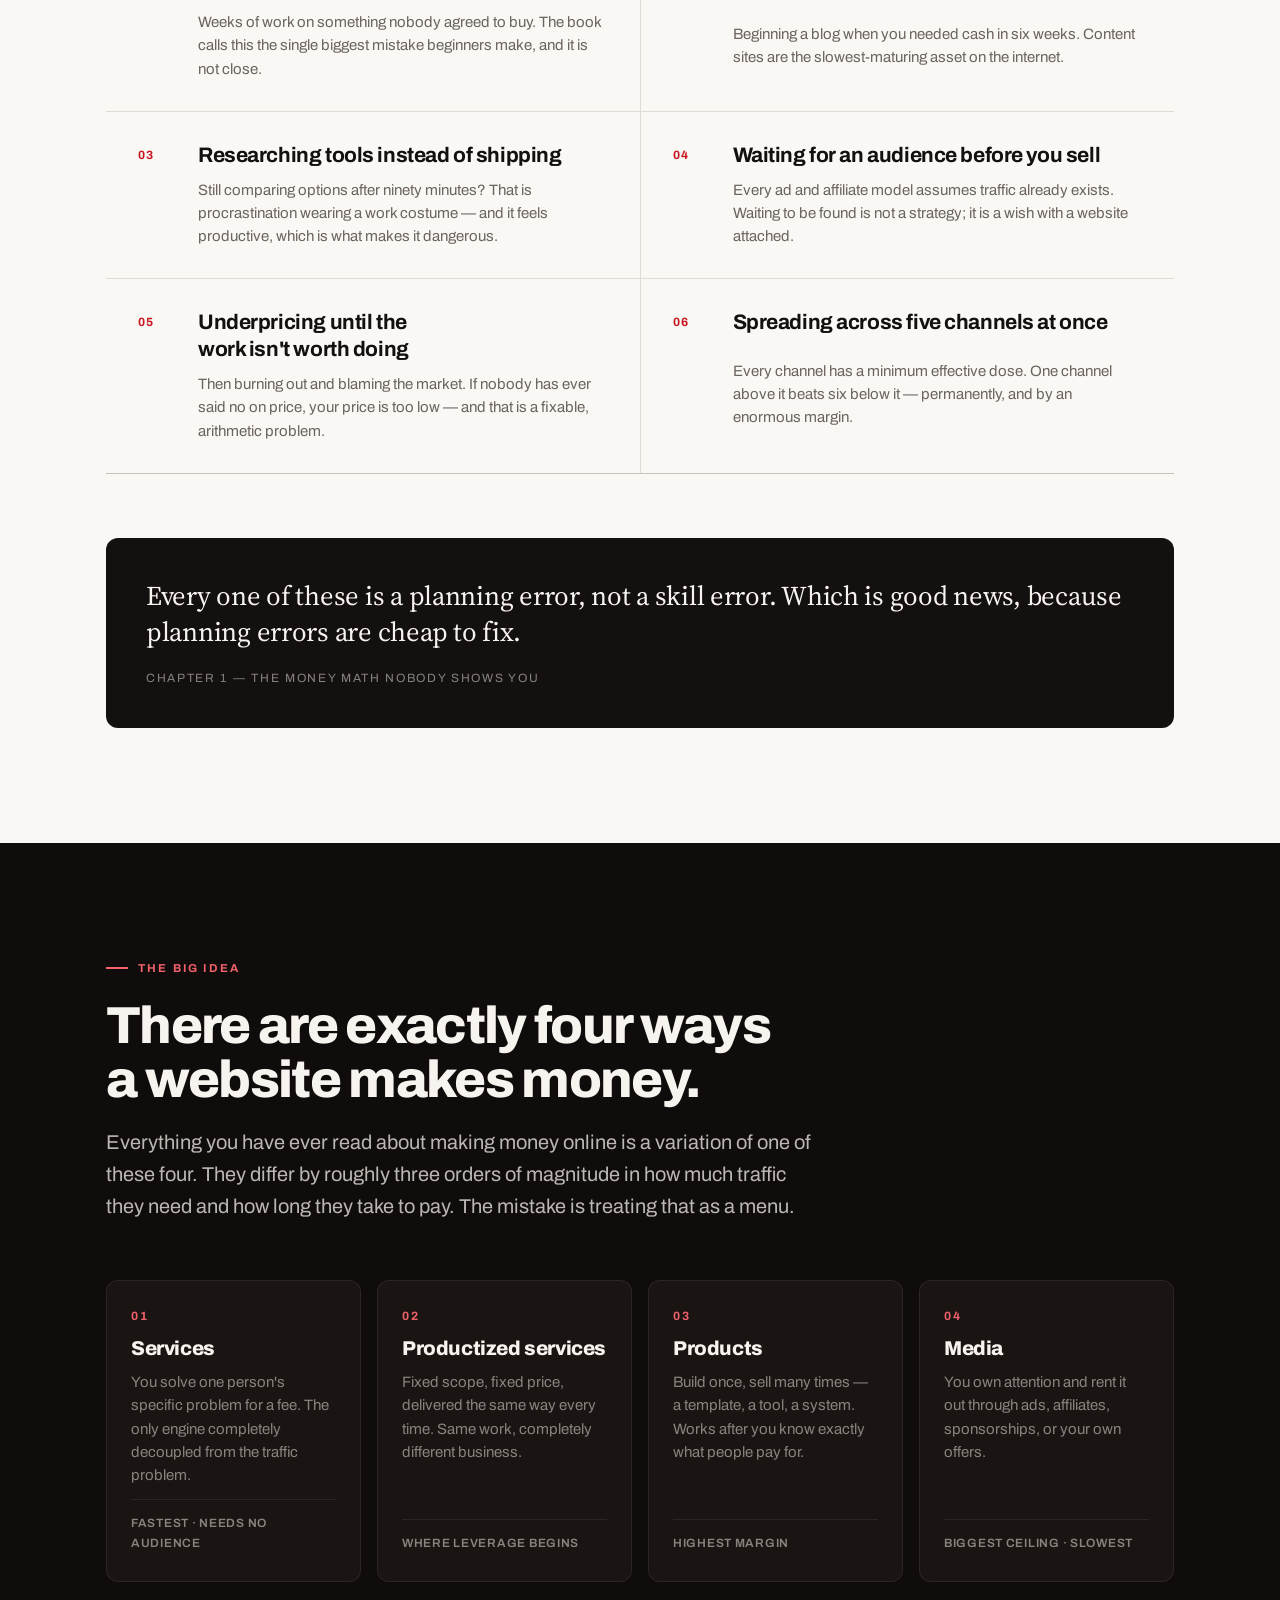
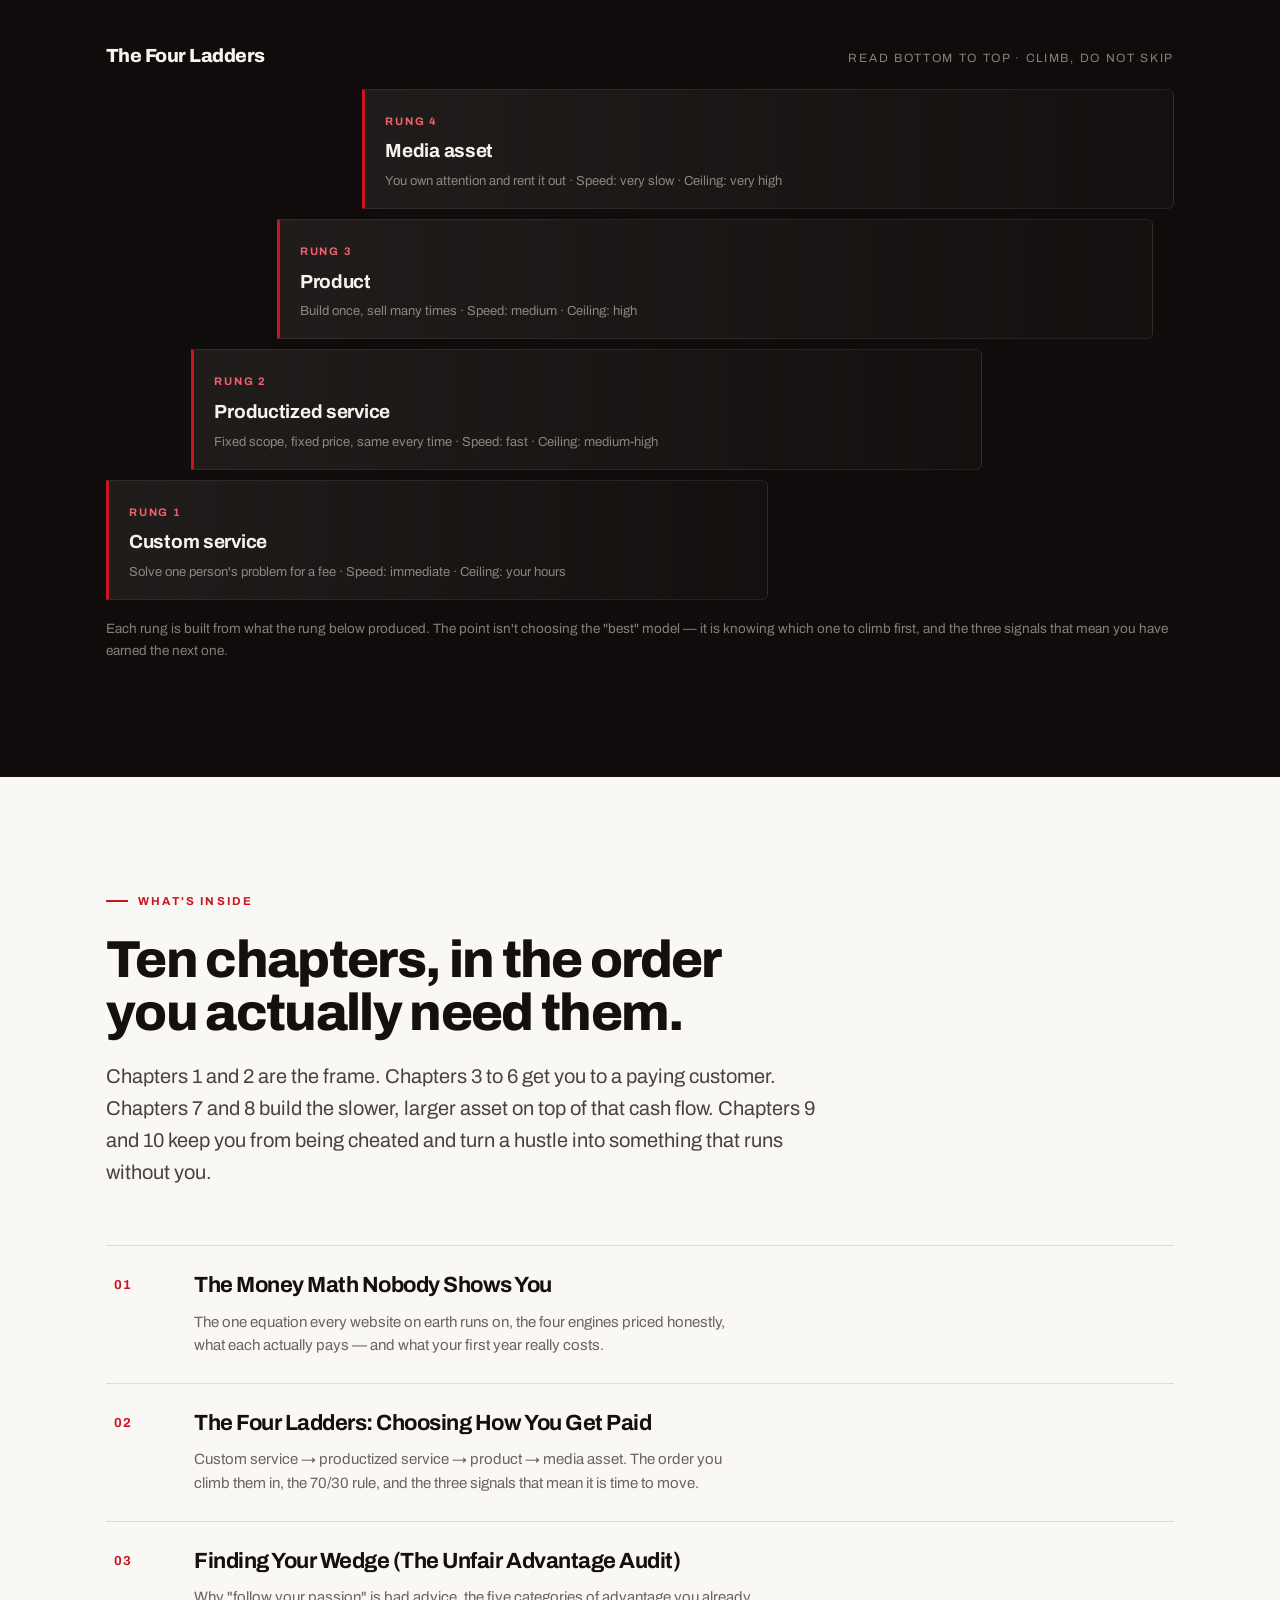
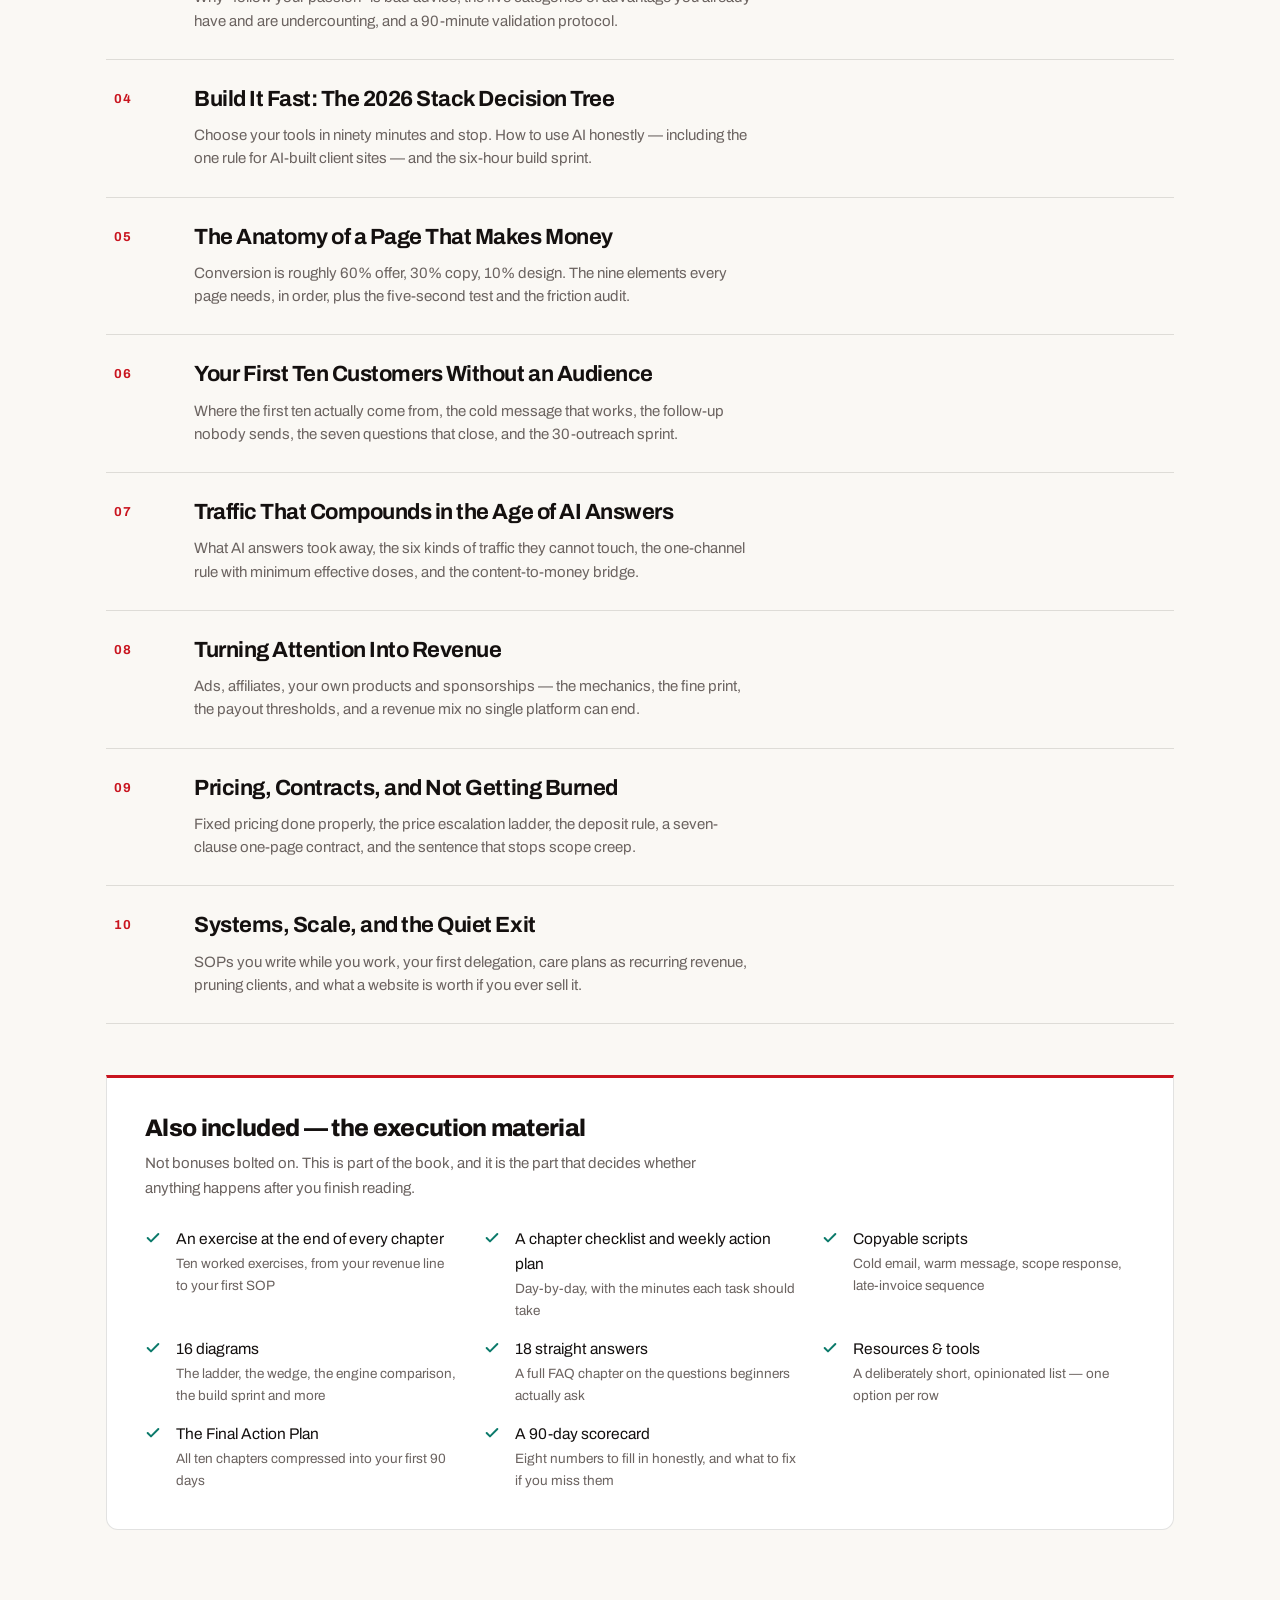
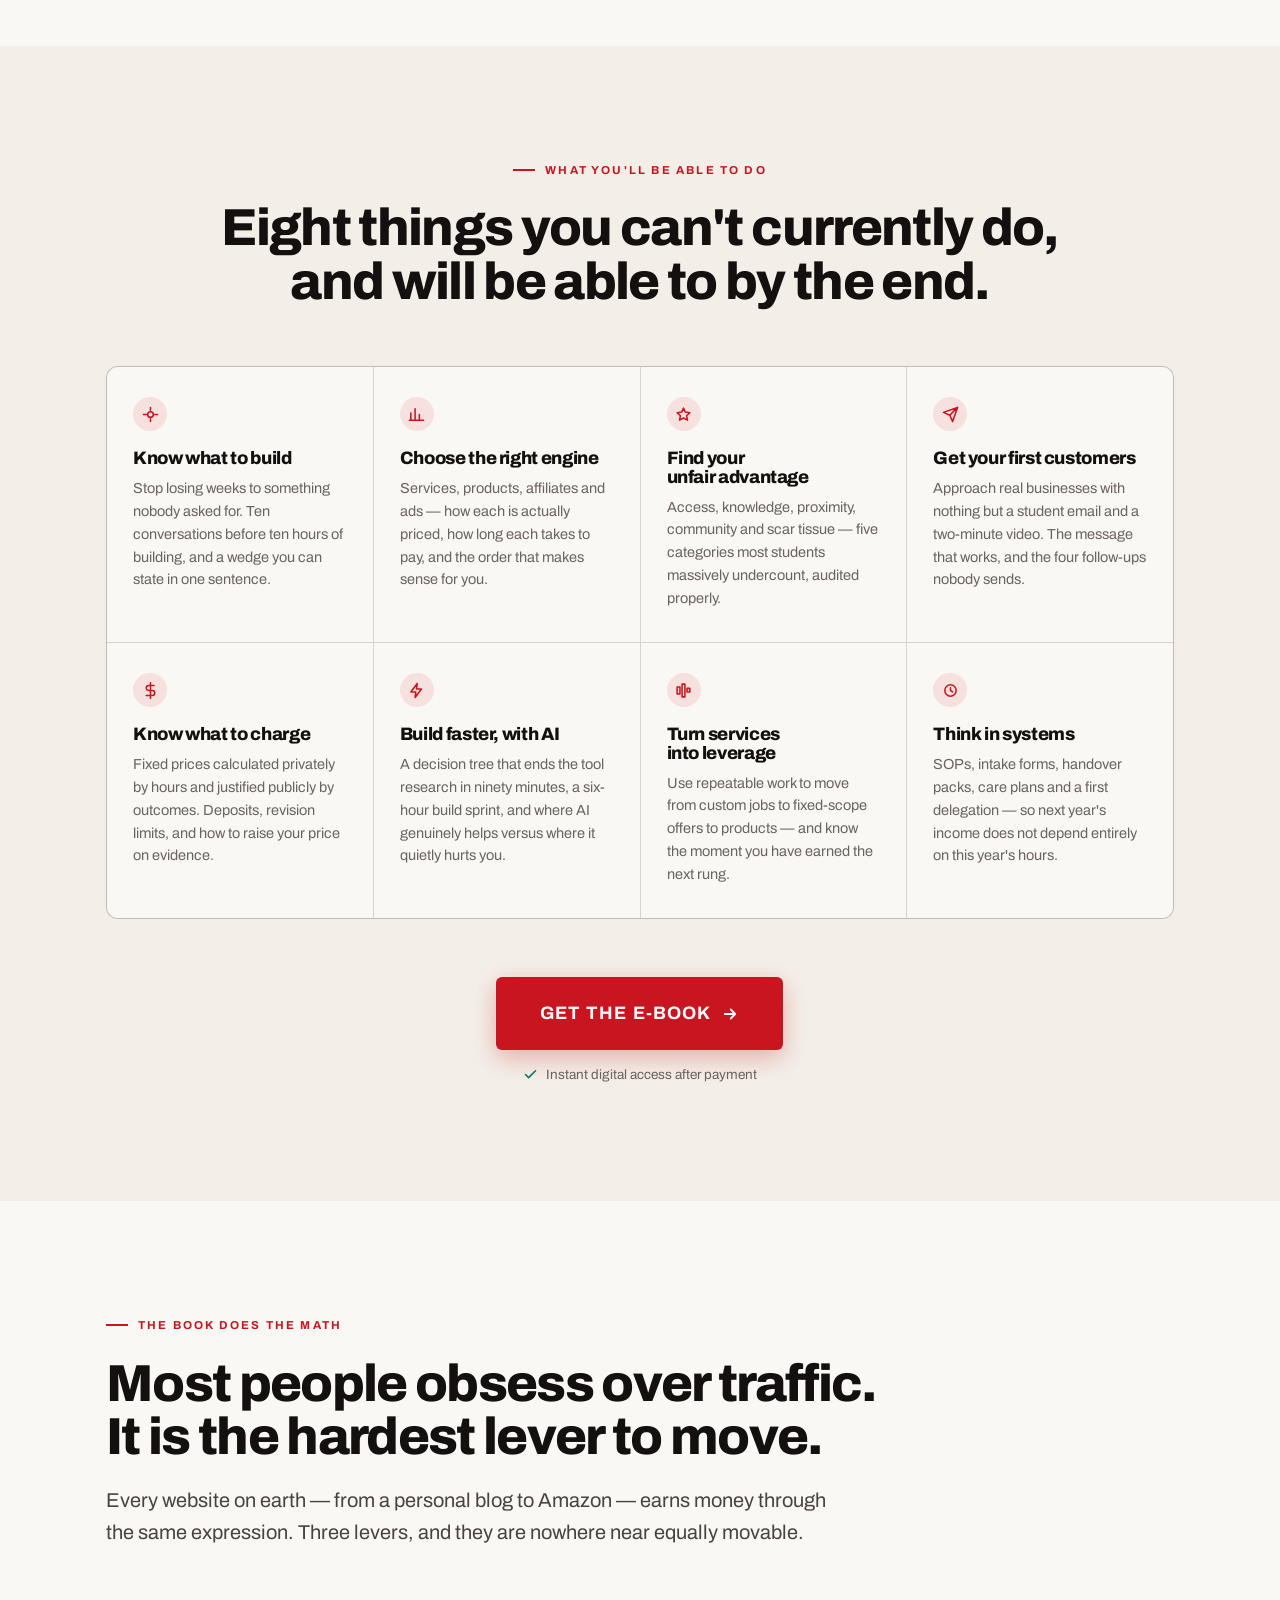
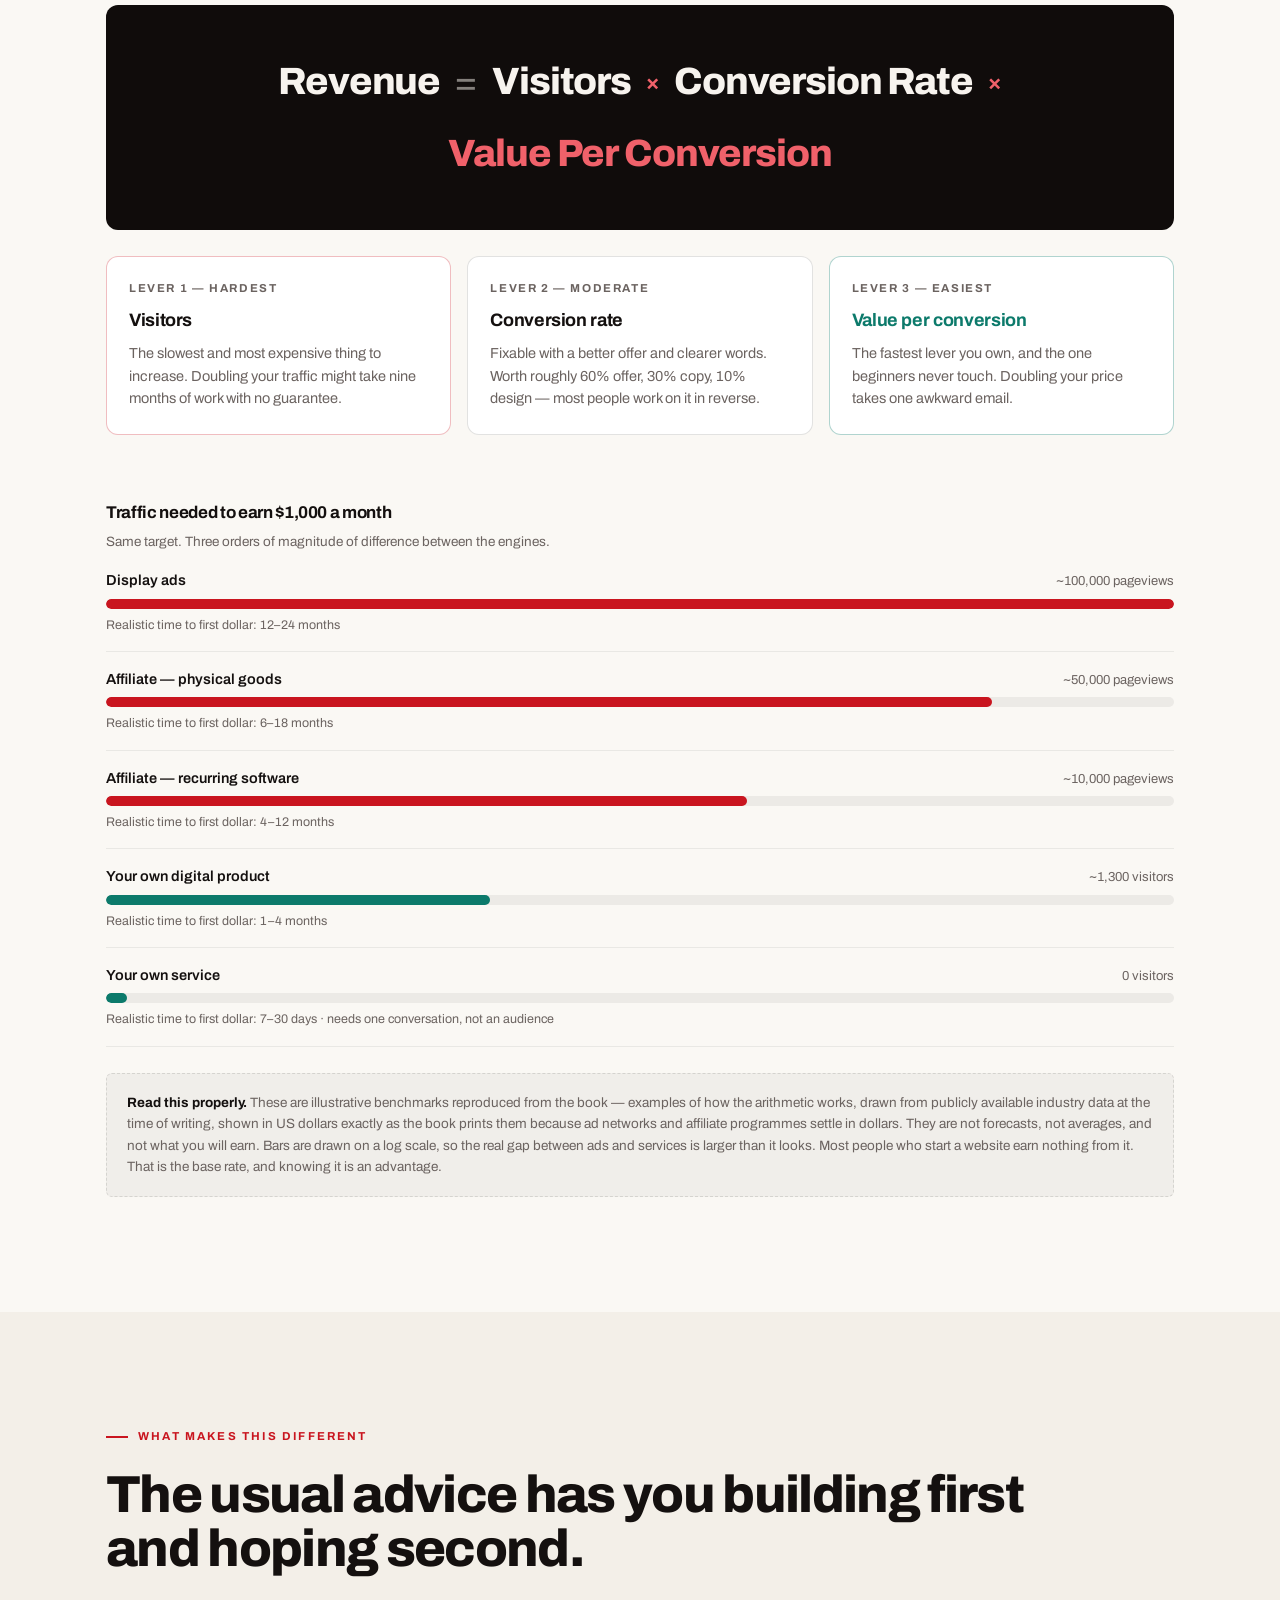
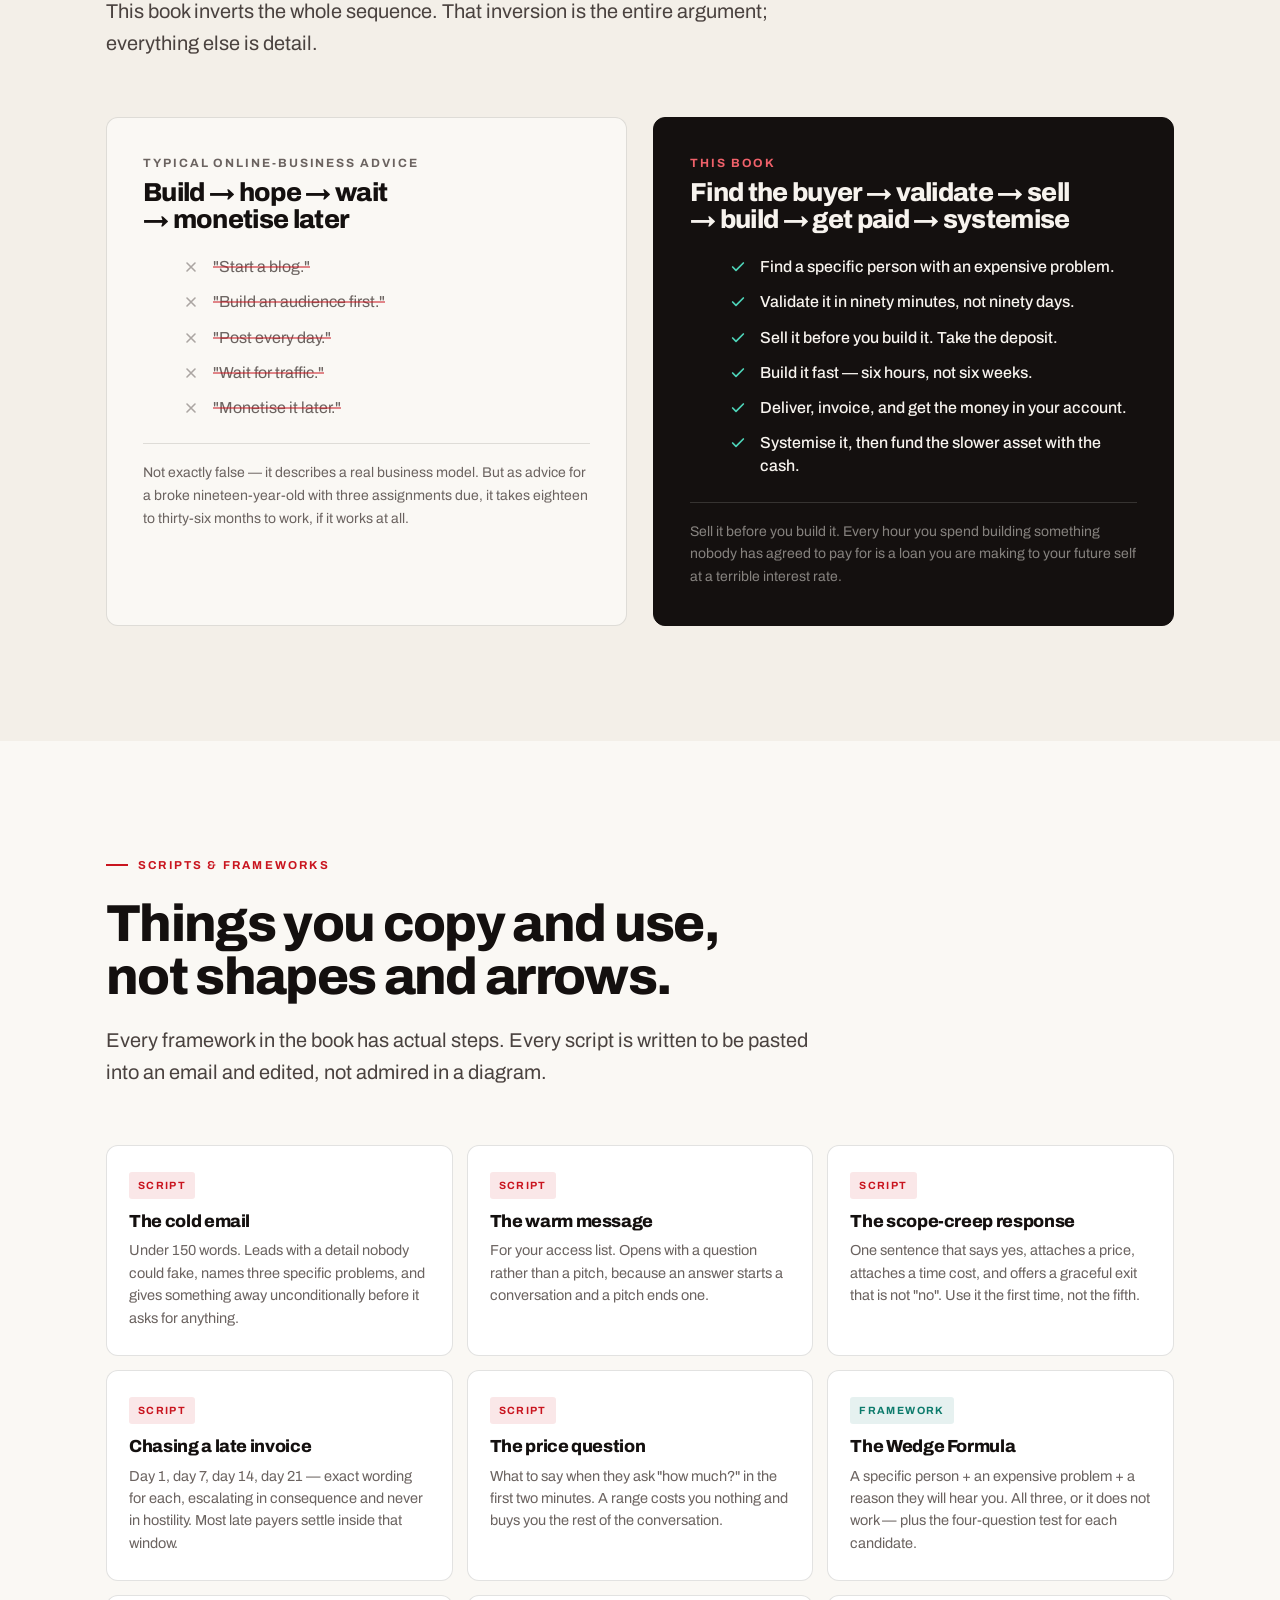
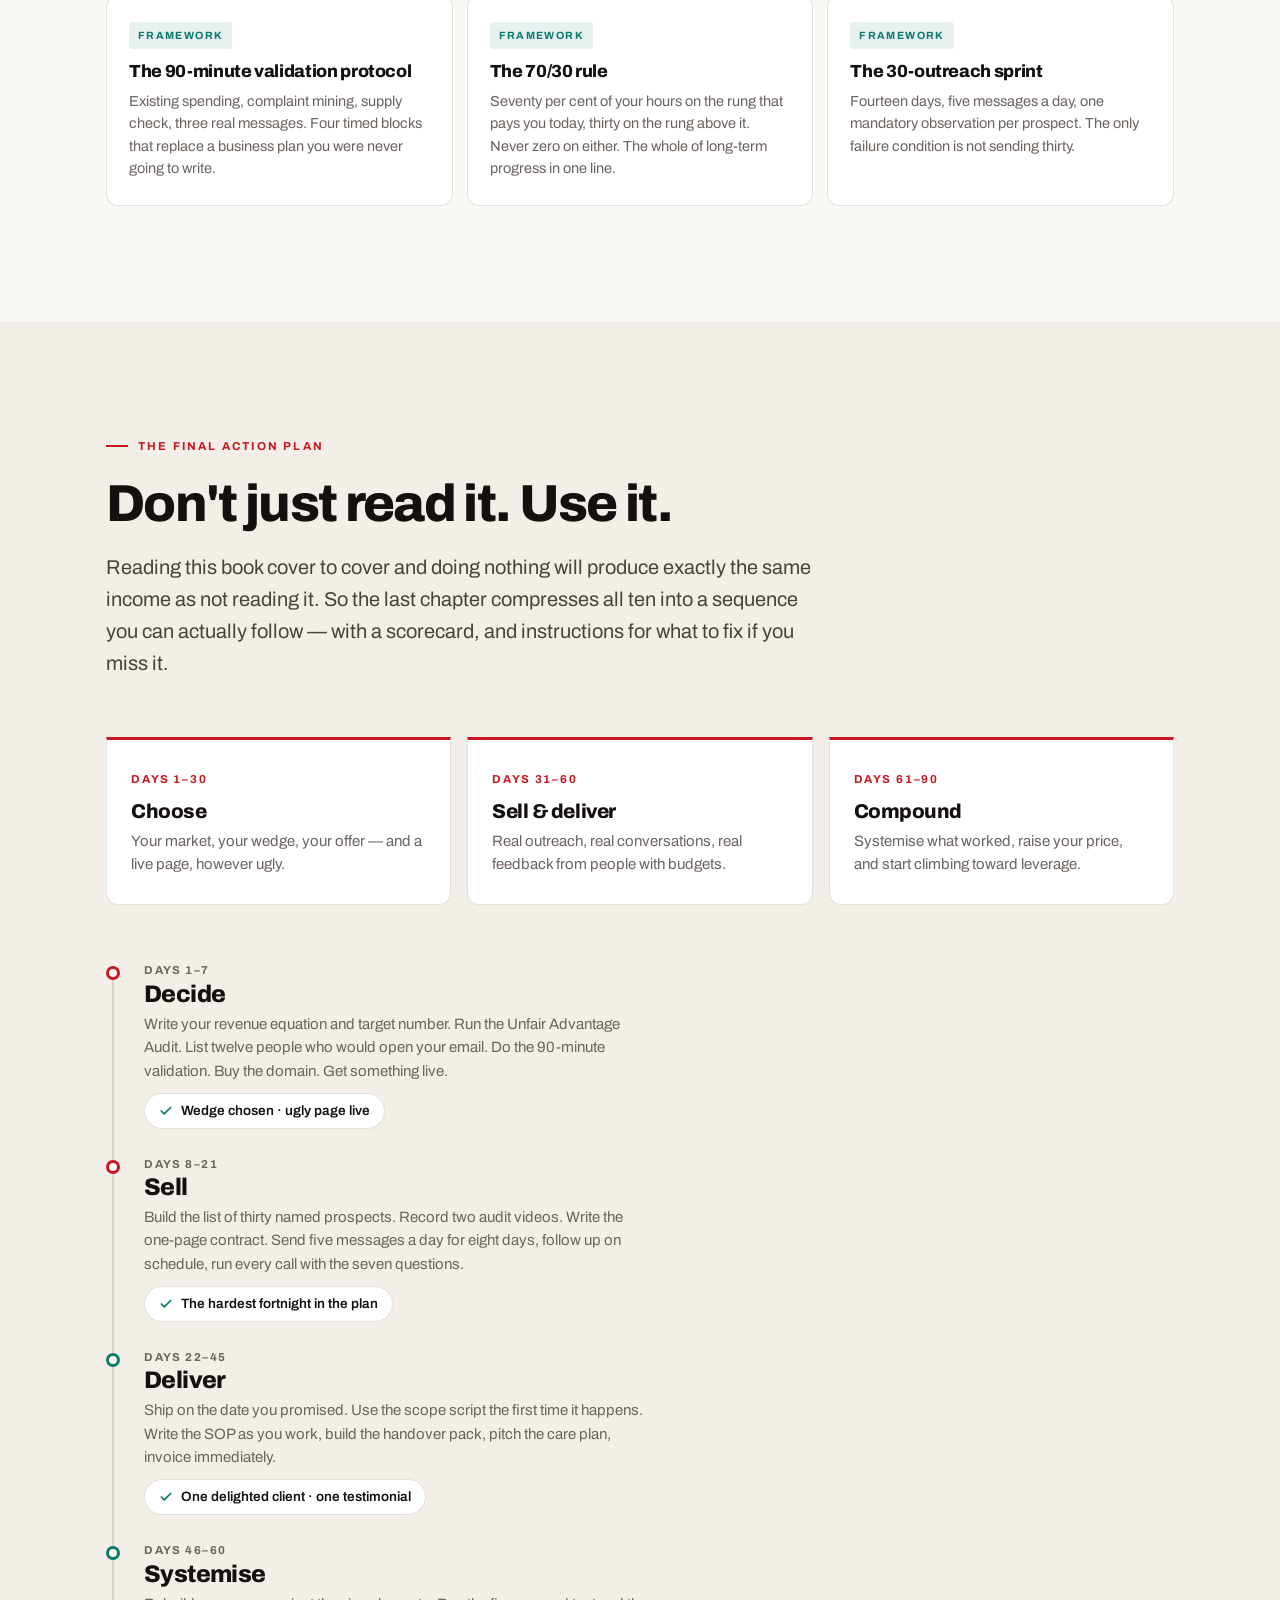
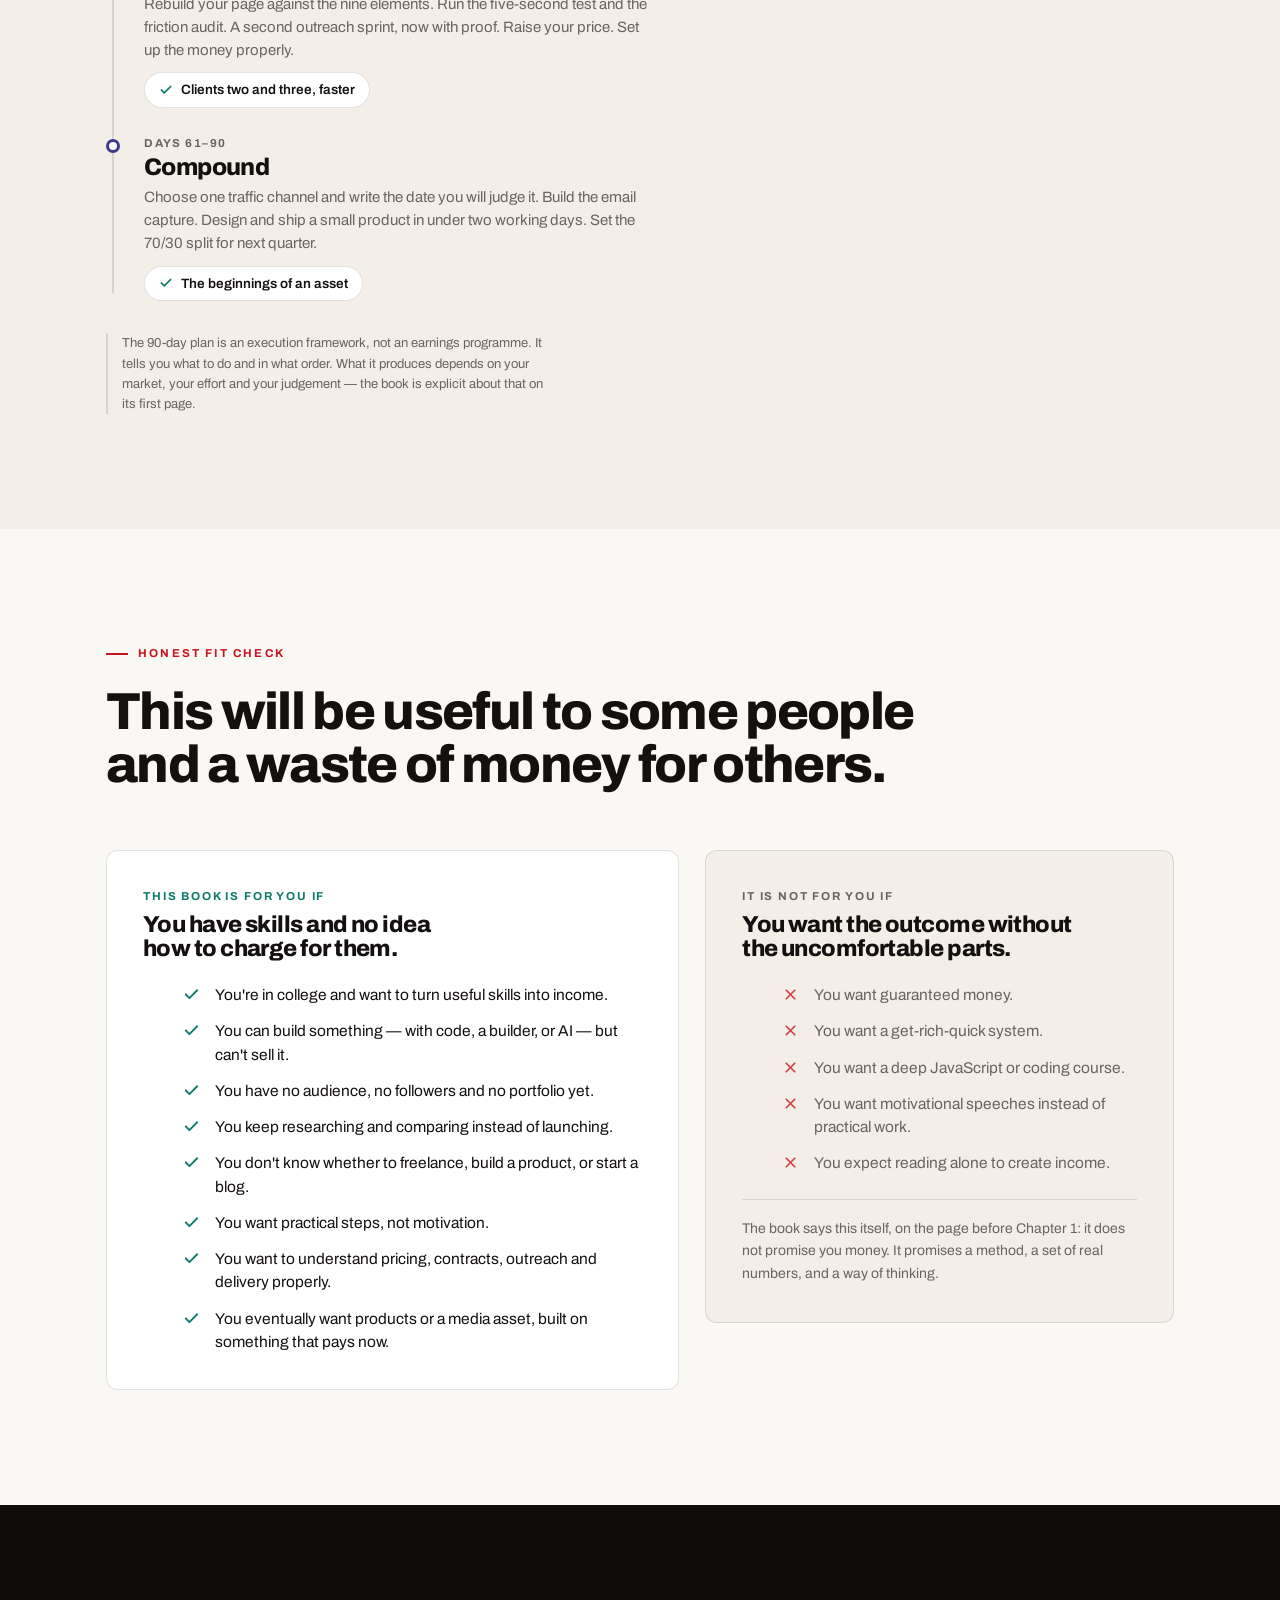
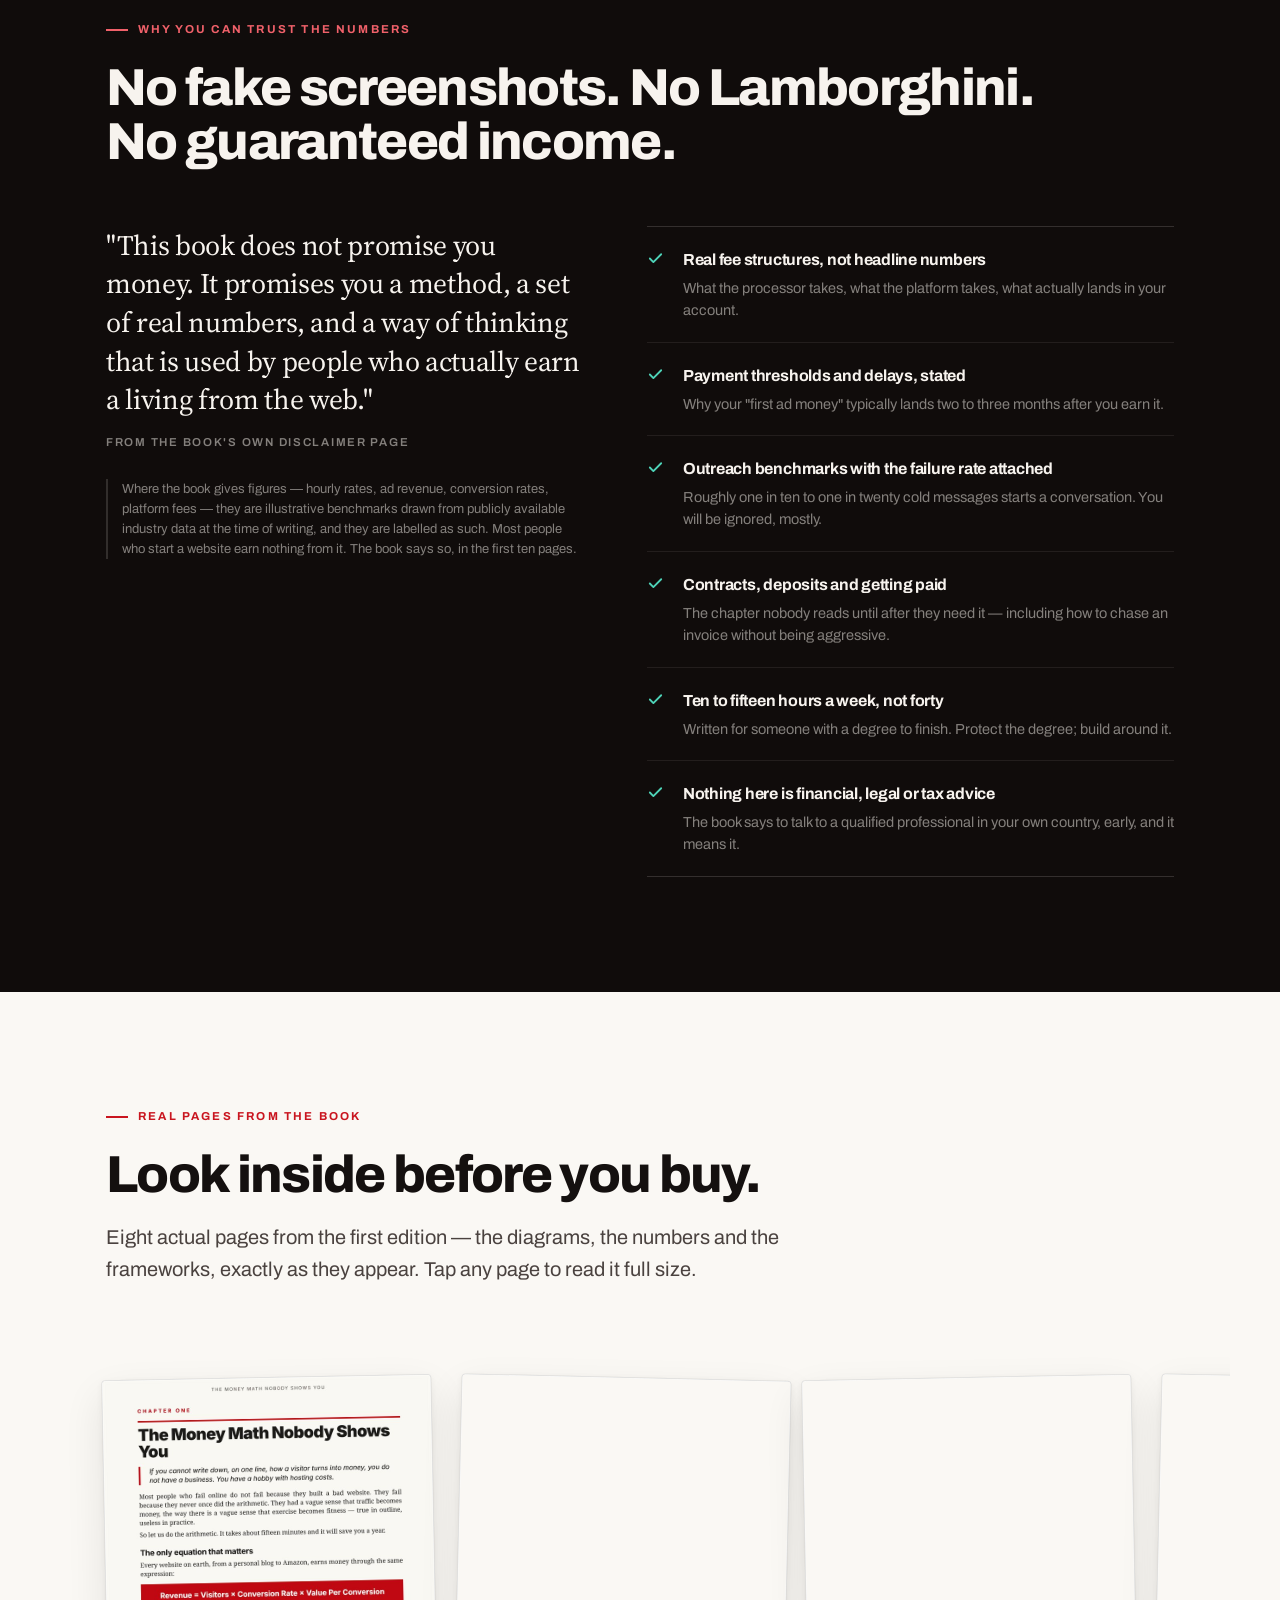
==== commit 5b98dabe: "Target the ebook page at website side-hustle searches Co-Authored-By: Claude Opus 5.5 <noreply@anthr" ====
--- a/index.html
+++ b/index.html
@@ -4,14 +4,18 @@
 <meta charset="utf-8">
 <meta name="viewport" content="width=device-width, initial-scale=1">
 
-<title>Build. Ship. Get Paid. | The Honest Playbook for Making Money With Websites</title>
-<meta name="description" content="A practical playbook for college students and beginners: what to build, who will pay for it, what to charge, and how to get your first customers without an audience. 10 chapters, 16 diagrams, copyable scripts and a 90-day action plan. No income promises.">
+<title>How to Make Money Building Websites | Build. Ship. Get Paid.</title>
+<meta name="description" content="Honest ebook on how to make money building websites: turn freelance web design into a student side hustle, with scripts, pricing and a 90-day plan.">
 <meta name="author" content="The Book Addic">
+<meta name="robots" content="index, follow, max-image-preview:large">
 <meta name="theme-color" content="#100C0B">
-<link rel="canonical" href="https://bookaddic.shop/">
+<link rel="canonical" href="http://bookaddic.shop/">
 
 <!-- ===== OPEN GRAPH / SOCIAL ============================================
-     Replace the two absolute URLs below with your live domain once deployed.
+     BASE URL is http://bookaddic.shop/ (plain http until the custom domain
+     has an HTTPS certificate). When HTTPS works, replace "http://bookaddic.shop"
+     with "https://bookaddic.shop" in this file (canonical, og:url, og:image,
+     twitter:image, JSON-LD), sitemap.xml and robots.txt.
      og:image must be an absolute URL for Facebook/WhatsApp/LinkedIn to fetch it.
 ====================================================================== -->
 <meta property="og:type" content="website">
@@ -19,14 +23,17 @@
 <meta property="og:site_name" content="The Book Addic — E-Book Store">
 <meta property="og:title" content="Build. Ship. Get Paid. — The Honest Playbook for Making Money With Websites">
 <meta property="og:description" content="Anyone can build a website with AI now. Almost nobody knows who to sell it to, what to charge, or how to get paid. This is the book about that part.">
-<meta property="og:url" content="https://bookaddic.shop/">
-<meta property="og:image" content="https://bookaddic.shop/assets/img/og-image.jpg">
+<meta property="og:url" content="http://bookaddic.shop/">
+<meta property="og:image" content="http://bookaddic.shop/assets/img/og-image.jpg">
+<meta property="og:image:type" content="image/jpeg">
 <meta property="og:image:width" content="1200">
 <meta property="og:image:height" content="630">
+<meta property="og:image:alt" content="Cover of the e-book Build. Ship. Get Paid. by The Book Addic: the honest playbook for making real money with websites while you're still in college. 10 chapters, 16 diagrams, scripts, 90-day plan.">
 <meta name="twitter:card" content="summary_large_image">
 <meta name="twitter:title" content="Build. Ship. Get Paid.">
 <meta name="twitter:description" content="Build websites with AI. Sell them to people who actually pay. The honest playbook for student builders.">
-<meta name="twitter:image" content="https://bookaddic.shop/assets/img/og-image.jpg">
+<meta name="twitter:image" content="http://bookaddic.shop/assets/img/og-image.jpg">
+<meta name="twitter:image:alt" content="Cover of the e-book Build. Ship. Get Paid. by The Book Addic: the honest playbook for making real money with websites while you're still in college. 10 chapters, 16 diagrams, scripts, 90-day plan.">
 
 <link rel="icon" href="assets/img/cover.png">
 
@@ -58,26 +65,122 @@
 <script>(function(w,d,s,l,i){ ... })(window,document,'script','dataLayer','GTM-XXXXXXX');</script>
 ====================================================================== -->
 
+<!-- Structured data. If BOOK_PRICE in assets/js/config.js changes, change
+     offers.price below too. FAQ answers mirror the visible FAQ word for word;
+     the refund, delivery and publisher questions are left out on purpose. -->
 <script type="application/ld+json">
 {
   "@context": "https://schema.org",
-  "@type": "Book",
-  "name": "Build. Ship. Get Paid.",
-  "alternateName": "The Honest Playbook for Making Real Money With Websites While You're Still in College",
-  "bookEdition": "First Edition",
-  "bookFormat": "https://schema.org/EBook",
-  "numberOfPages": 92,
-  "inLanguage": "en",
-  "datePublished": "2026",
-  "publisher": { "@type": "Organization", "name": "The Book Addic" },
-  "about": ["Web development business", "Freelancing", "Digital products", "Student entrepreneurship"],
-  "offers": {
-    "@type": "Offer",
-    "price": "350.00",
-    "priceCurrency": "INR",
-    "availability": "https://schema.org/InStock",
-    "url": "https://bookaddic.shop/"
-  }
+  "@graph": [
+    {
+      "@type": "Organization",
+      "@id": "http://bookaddic.shop/#publisher",
+      "name": "The Book Addic",
+      "alternateName": "The Book Addic — E-Book Store",
+      "url": "http://bookaddic.shop/"
+    },
+    {
+      "@type": "WebSite",
+      "@id": "http://bookaddic.shop/#website",
+      "url": "http://bookaddic.shop/",
+      "name": "The Book Addic — E-Book Store",
+      "inLanguage": "en-IN",
+      "publisher": { "@id": "http://bookaddic.shop/#publisher" }
+    },
+    {
+      "@type": ["Book", "Product"],
+      "@id": "http://bookaddic.shop/#book",
+      "name": "Build. Ship. Get Paid.",
+      "alternateName": "The Honest Playbook for Making Real Money With Websites While You're Still in College",
+      "description": "A practical playbook for college students and beginners: what to build, who will pay for it, what to charge, and how to get your first customers without an audience. 10 chapters, 16 diagrams, copyable scripts and a 90-day action plan. No income promises.",
+      "url": "http://bookaddic.shop/",
+      "image": [
+        "http://bookaddic.shop/assets/img/cover.png",
+        "http://bookaddic.shop/assets/img/og-image.jpg"
+      ],
+      "bookEdition": "First Edition",
+      "bookFormat": "https://schema.org/EBook",
+      "numberOfPages": 92,
+      "inLanguage": "en",
+      "datePublished": "2026",
+      "publisher": { "@id": "http://bookaddic.shop/#publisher" },
+      "brand": { "@type": "Brand", "name": "The Book Addic" },
+      "audience": { "@type": "Audience", "audienceType": "College students and beginners" },
+      "about": ["Web development business", "Freelancing", "Digital products", "Student entrepreneurship"],
+      "offers": {
+        "@type": "Offer",
+        "price": "350.00",
+        "priceCurrency": "INR",
+        "availability": "https://schema.org/InStock",
+        "url": "http://bookaddic.shop/",
+        "seller": { "@id": "http://bookaddic.shop/#publisher" }
+      }
+    },
+    {
+      "@type": ["WebPage", "FAQPage"],
+      "@id": "http://bookaddic.shop/#webpage",
+      "url": "http://bookaddic.shop/",
+      "name": "How to Make Money Building Websites | Build. Ship. Get Paid.",
+      "description": "Honest ebook on how to make money building websites: turn freelance web design into a student side hustle, with scripts, pricing and a 90-day plan.",
+      "inLanguage": "en-IN",
+      "isPartOf": { "@id": "http://bookaddic.shop/#website" },
+      "about": { "@id": "http://bookaddic.shop/#book" },
+      "publisher": { "@id": "http://bookaddic.shop/#publisher" },
+      "primaryImageOfPage": {
+        "@type": "ImageObject",
+        "url": "http://bookaddic.shop/assets/img/og-image.jpg",
+        "width": 1200,
+        "height": 630
+      },
+      "mainEntity": [
+        {
+          "@type": "Question",
+          "name": "Is this a coding book?",
+          "acceptedAnswer": { "@type": "Answer", "text": "No. It says so itself: it is not a coding tutorial. You will not learn JavaScript here. It is about the business side of websites — what to build, who will pay for it, how to price it, how to get the money out, and how to build a system around it. Chapter 4 covers choosing a practical stack and using AI to build quickly, but that chapter is deliberately the shortest kind of work in the book, because building is no longer the scarce skill." }
+        },
+        {
+          "@type": "Question",
+          "name": "Is this only for college students?",
+          "acceptedAnswer": { "@type": "Answer", "text": "It is written with college students in mind — the examples, the time budget of ten to fifteen hours a week, and the advantages it tells you to exploit are all student-shaped. But the mechanics — revenue models, wedges, offers, outreach, pricing, contracts, systems — apply to any beginner or freelancer trying to turn web skills into paid work." }
+        },
+        {
+          "@type": "Question",
+          "name": "Do I need an existing audience?",
+          "acceptedAnswer": { "@type": "Answer", "text": "No, and that is one of the book's central arguments. An entire chapter is devoted to getting your first ten customers without an audience — from your access list, from businesses physically near you, and from communities you already belong to. The service engine is the only one of the four that is completely decoupled from the traffic problem. It needs one conversation with one person who has a budget." }
+        },
+        {
+          "@type": "Question",
+          "name": "Do I need advanced technical skills?",
+          "acceptedAnswer": { "@type": "Answer", "text": "No. The book's position is that visual builders and AI assistants have made the technical act of producing a website accessible to almost anyone, and that what you cannot outsource is knowing what to build and why it should convert. It tells you to learn enough to fix things and to know when something is wrong — and warns you never to ship code to a paying client that you could not debug yourself at 2 a.m. without the AI." }
+        },
+        {
+          "@type": "Question",
+          "name": "Will this guarantee that I make money?",
+          "acceptedAnswer": { "@type": "Answer", "text": "No. There is no guarantee, and any book that offers one is selling you something worse than a book. Your results depend on your effort, your judgement, your market, your timing, your existing skills and a meaningful amount of luck. Most people who start a website earn nothing from it. The book states this plainly on its disclaimer page rather than burying it." }
+        },
+        {
+          "@type": "Question",
+          "name": "What exactly do I get?",
+          "acceptedAnswer": { "@type": "Answer", "text": "The complete first edition as a digital e-book: 10 chapters, 16 diagrams, copyable scripts, an exercise and an action plan at the end of every chapter, chapter checklists, an 18-question FAQ chapter, a short opinionated resources list, and the final 90-day action plan with its scorecard. 92 pages in total." }
+        },
+        {
+          "@type": "Question",
+          "name": "Is this a course?",
+          "acceptedAnswer": { "@type": "Answer", "text": "No. It is an e-book — a playbook you read and work through. There are no videos, no login, no cohort and no community attached. You download a file and it is yours." }
+        },
+        {
+          "@type": "Question",
+          "name": "Can I read it on my phone or laptop?",
+          "acceptedAnswer": { "@type": "Answer", "text": "Yes. It is a digital e-book delivered in the format supplied by the seller — a PDF, which opens on a phone, tablet, laptop or e-reader without any special software." }
+        },
+        {
+          "@type": "Question",
+          "name": "How can I pay? Does it accept UPI?",
+          "acceptedAnswer": { "@type": "Answer", "text": "Payment is handled by an external gateway. The methods shown next to the buy button are the ones it accepts — typically UPI, debit and credit cards, net banking and wallets. You are taken to the gateway's own secure page to pay. This site never sees or stores your card, UPI ID or bank details." }
+        }
+      ]
+    }
+  ]
 }
 </script>
 </head>
@@ -113,7 +216,7 @@
   <div class="wrap hero__grid">
 
     <div>
-      <p class="eyebrow">The practical playbook for student builders</p>
+      <p class="eyebrow">The web design side hustle playbook for students</p>
 
       <h1 class="h-xl hero__title">
         <span>Build websites with AI.</span>
@@ -970,7 +1073,7 @@
   <div class="wrap">
     <div class="head head--center rv">
       <p class="eyebrow eyebrow--center">Questions</p>
-      <h2 class="h-lg">Straight answers.</h2>
+      <h2 class="h-lg">Straight answers about making money building websites.</h2>
     </div>
 
     <div class="faq rv">
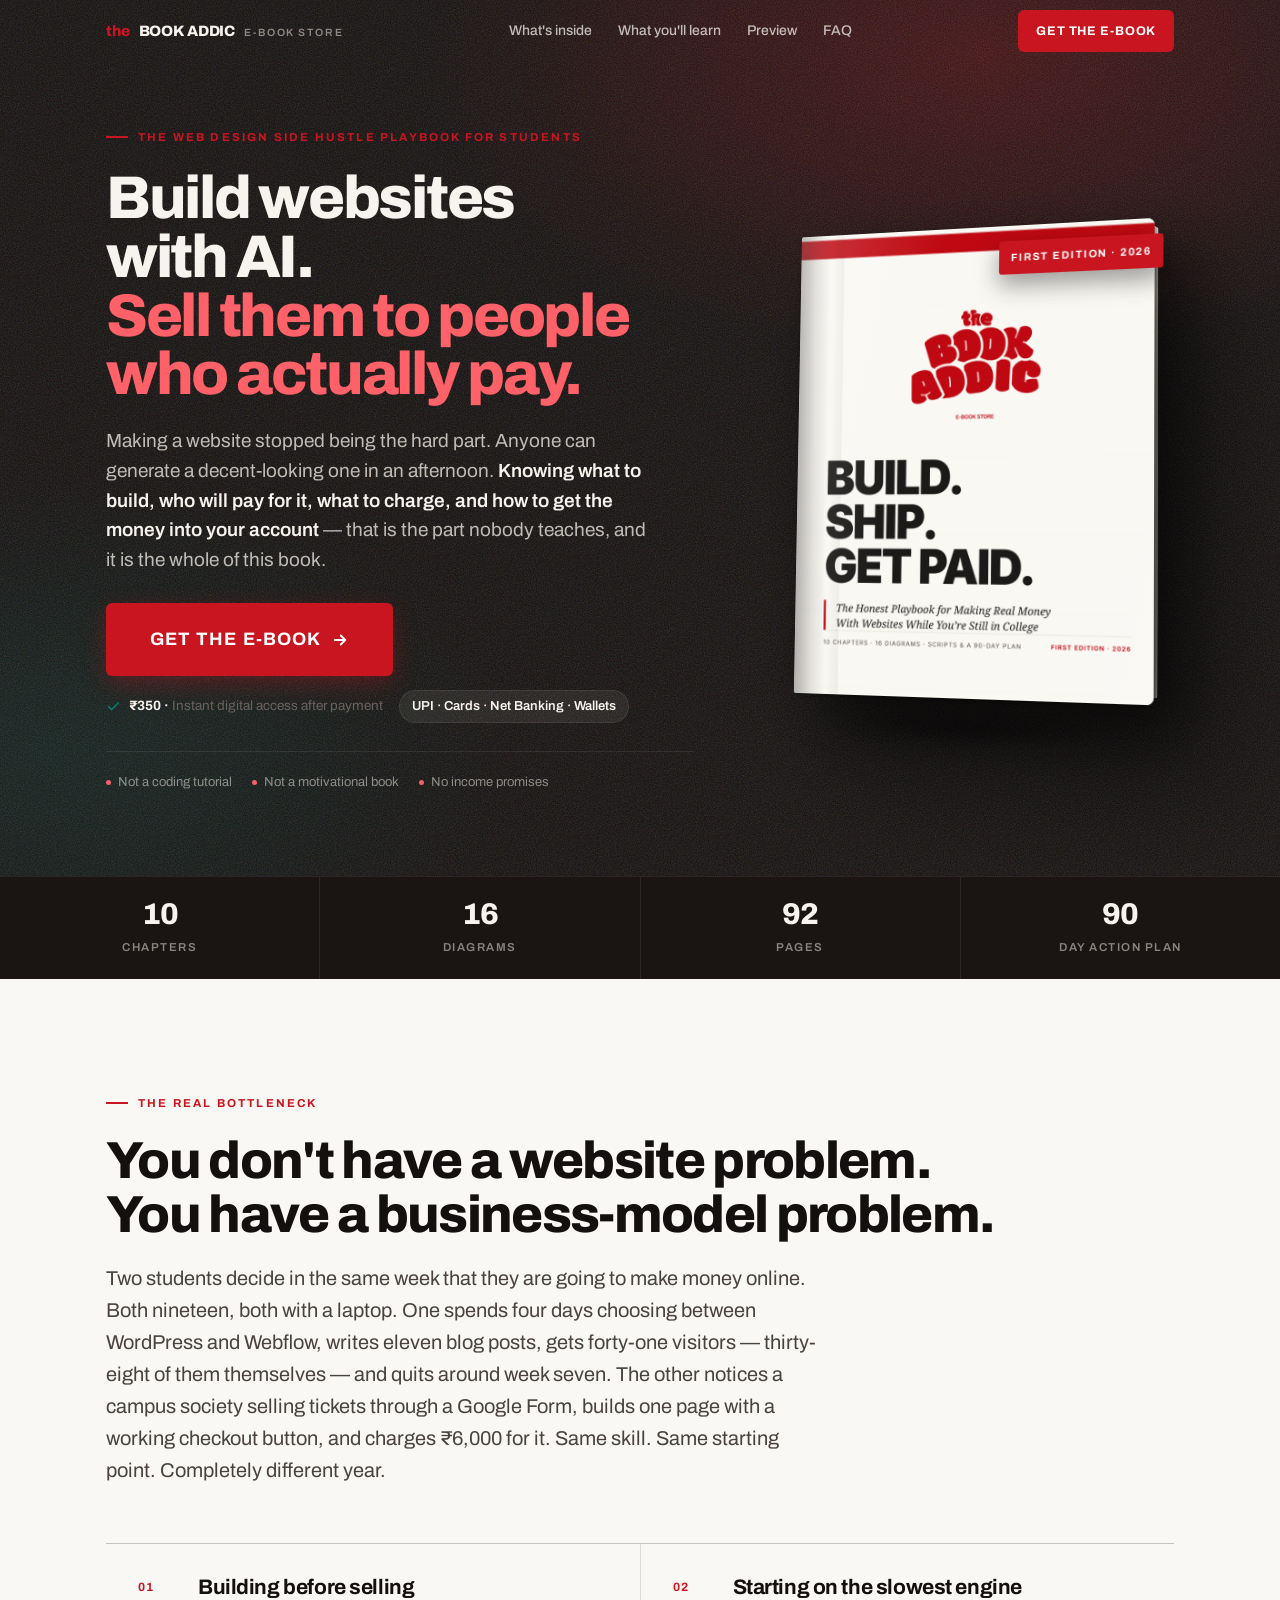
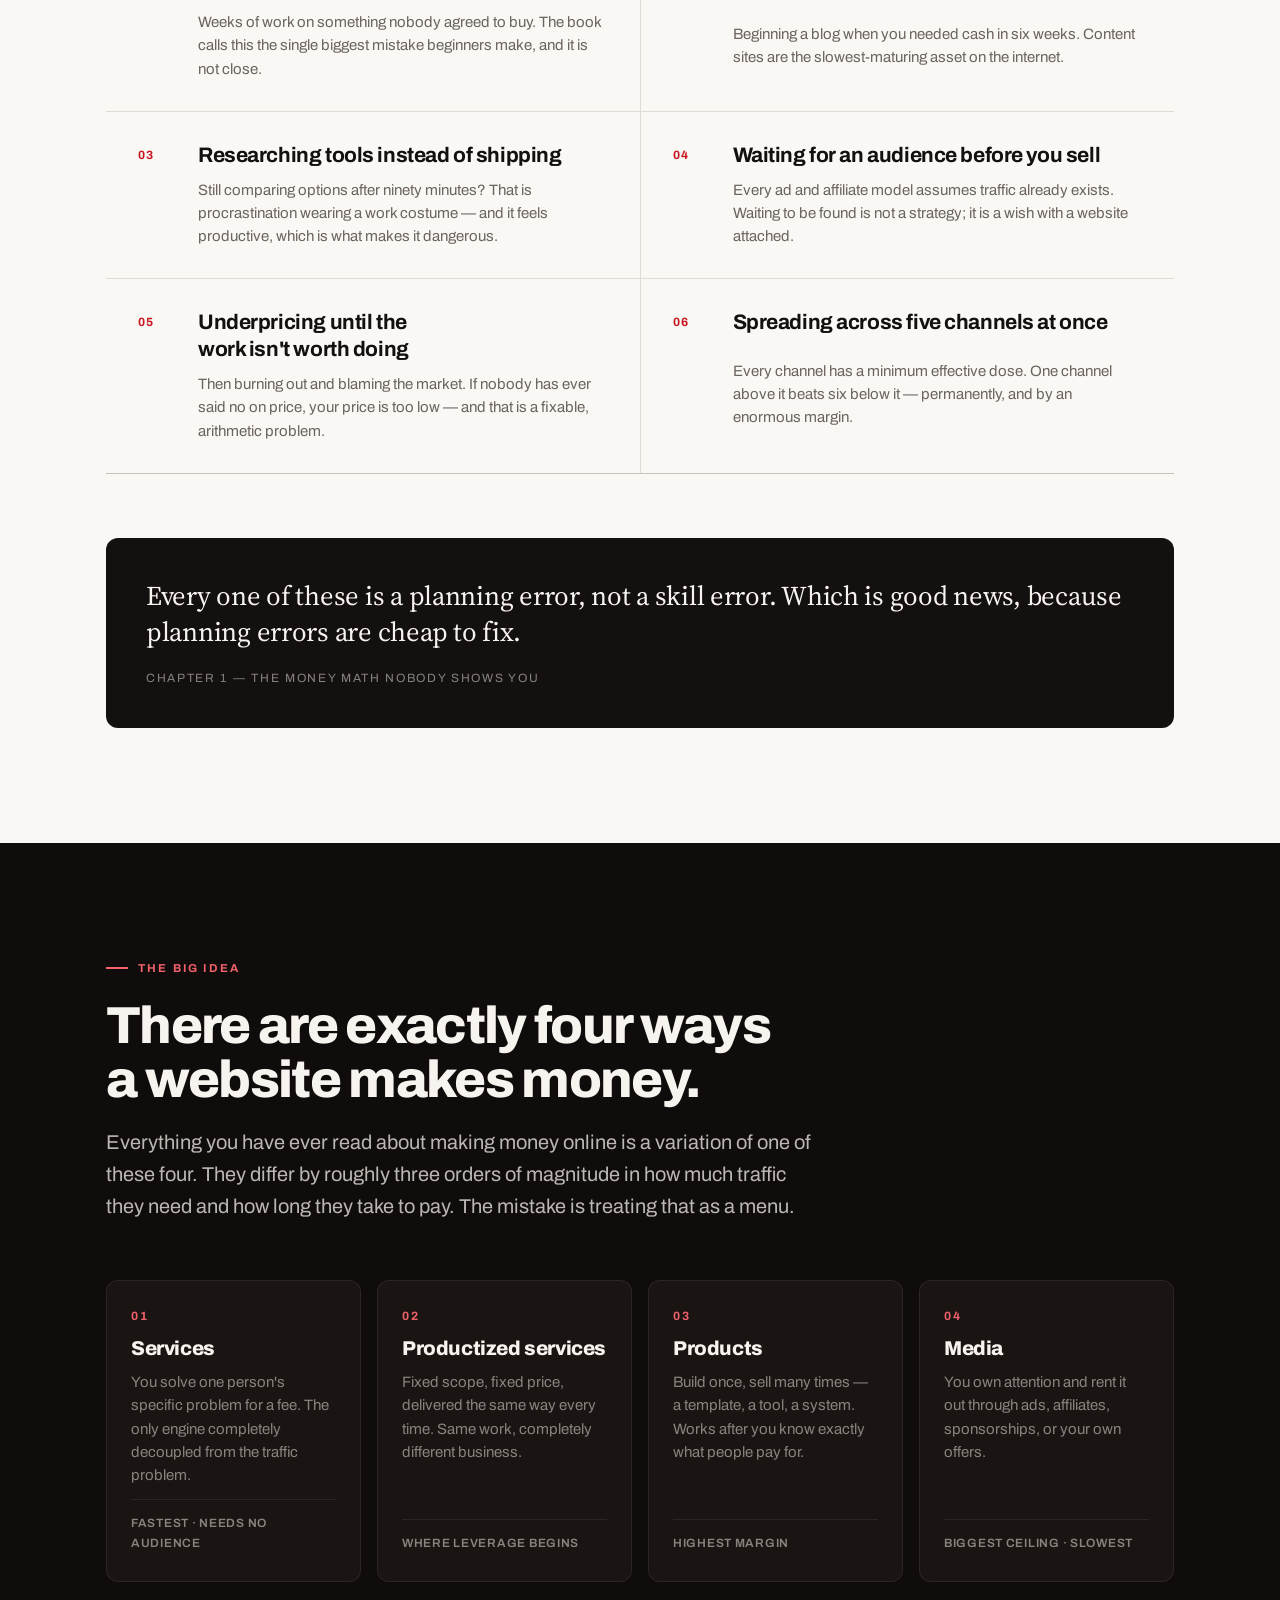
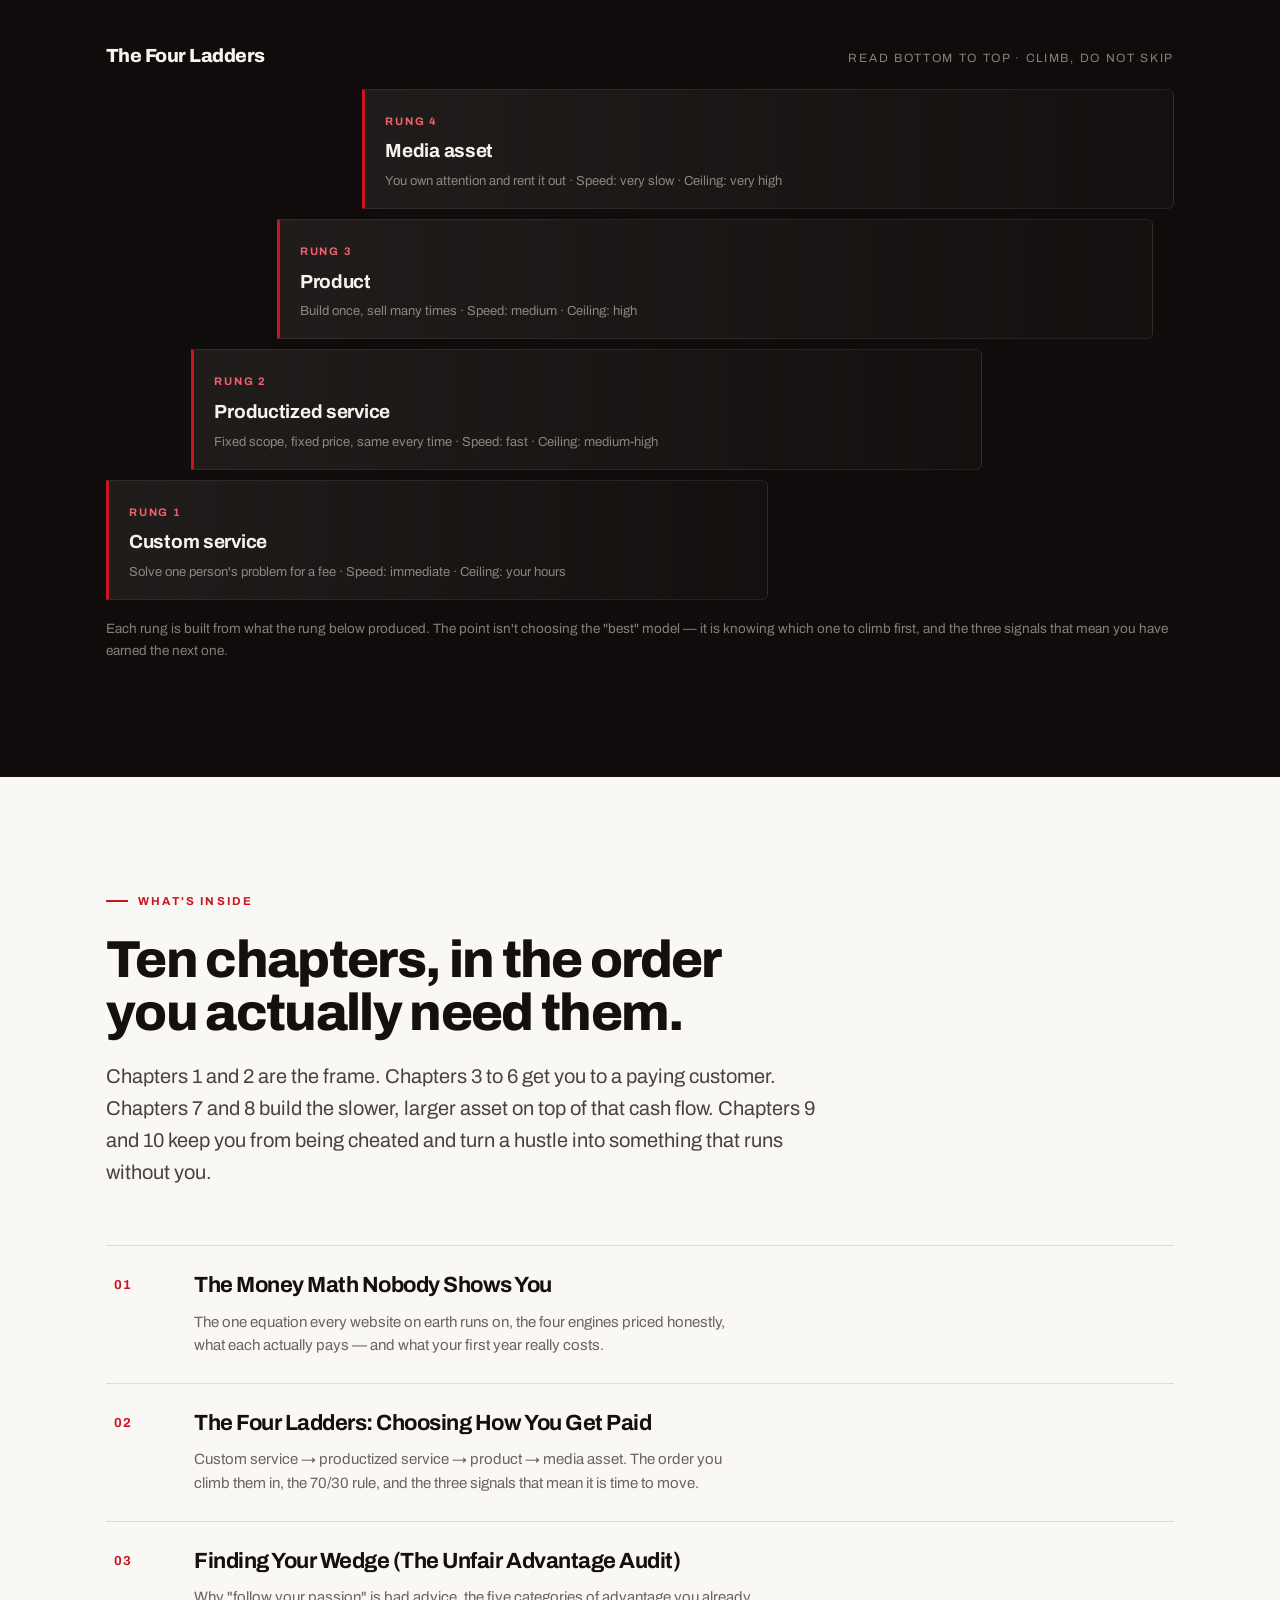
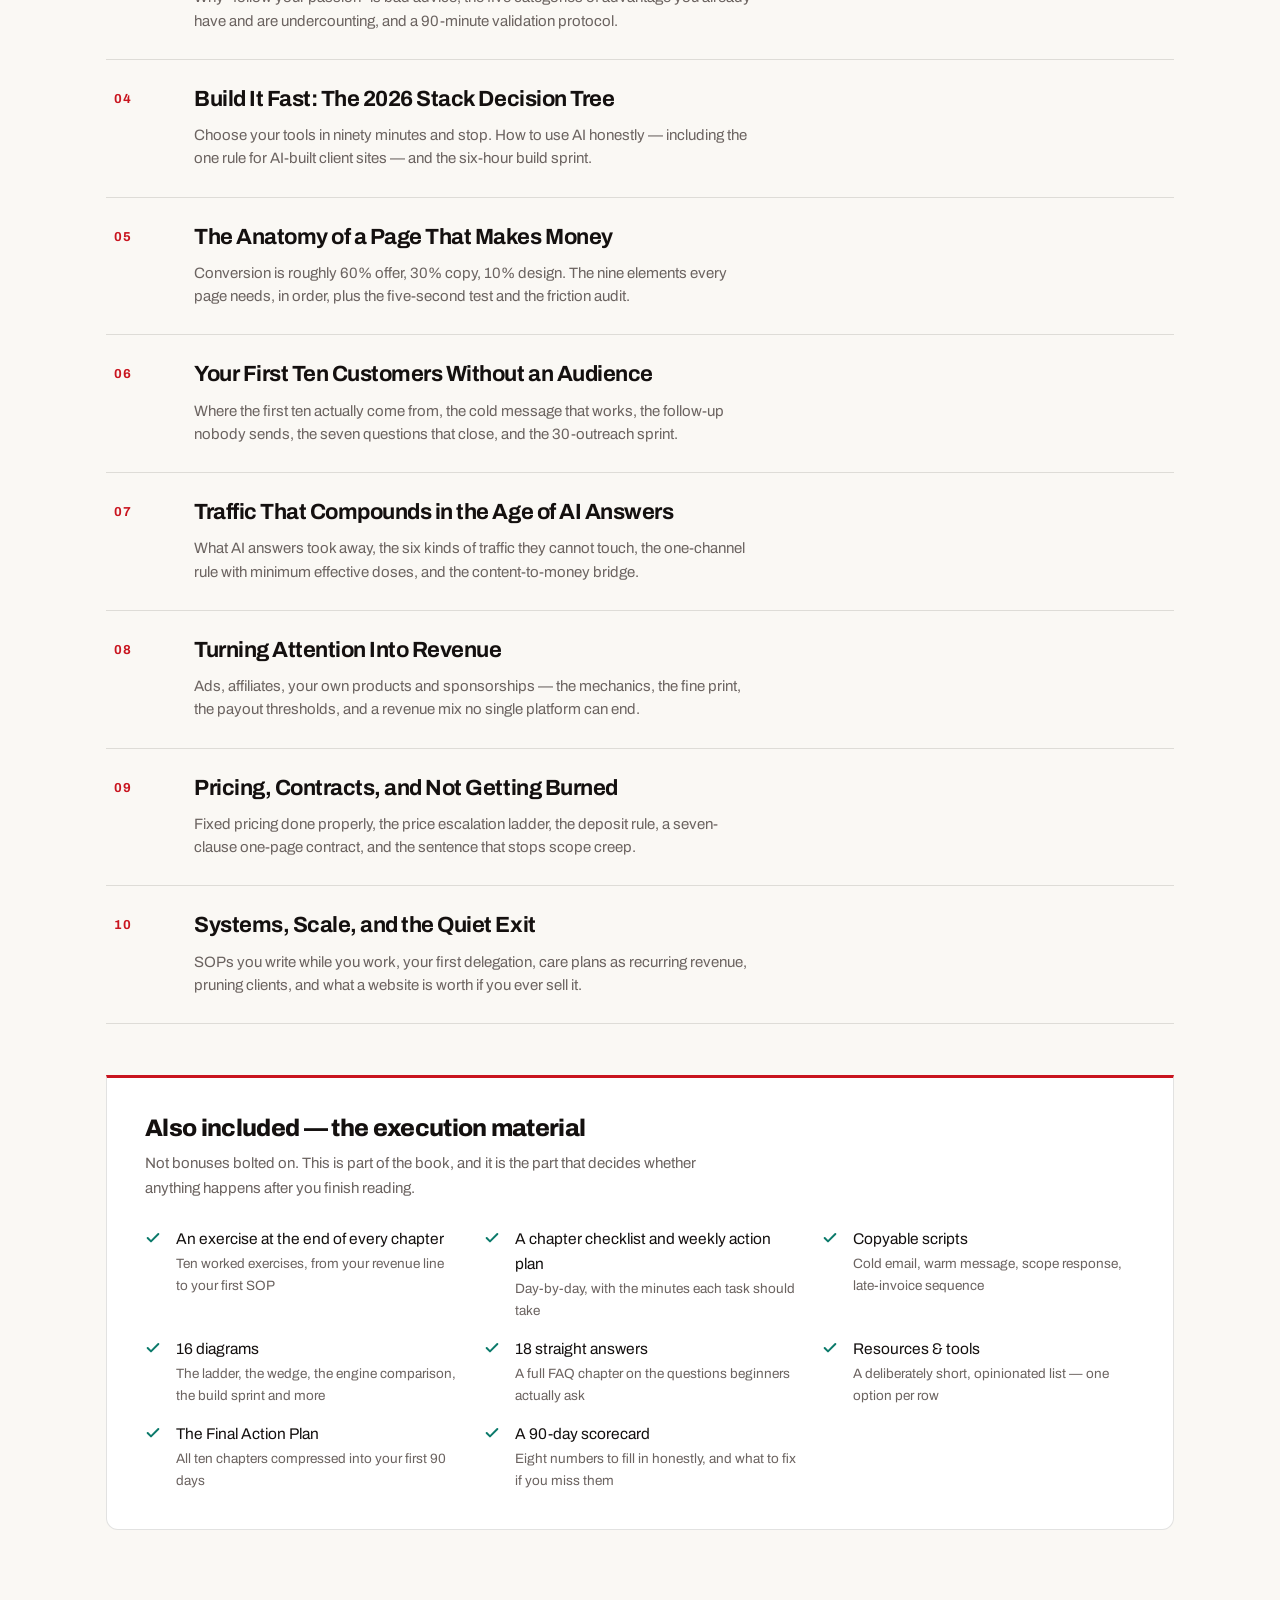
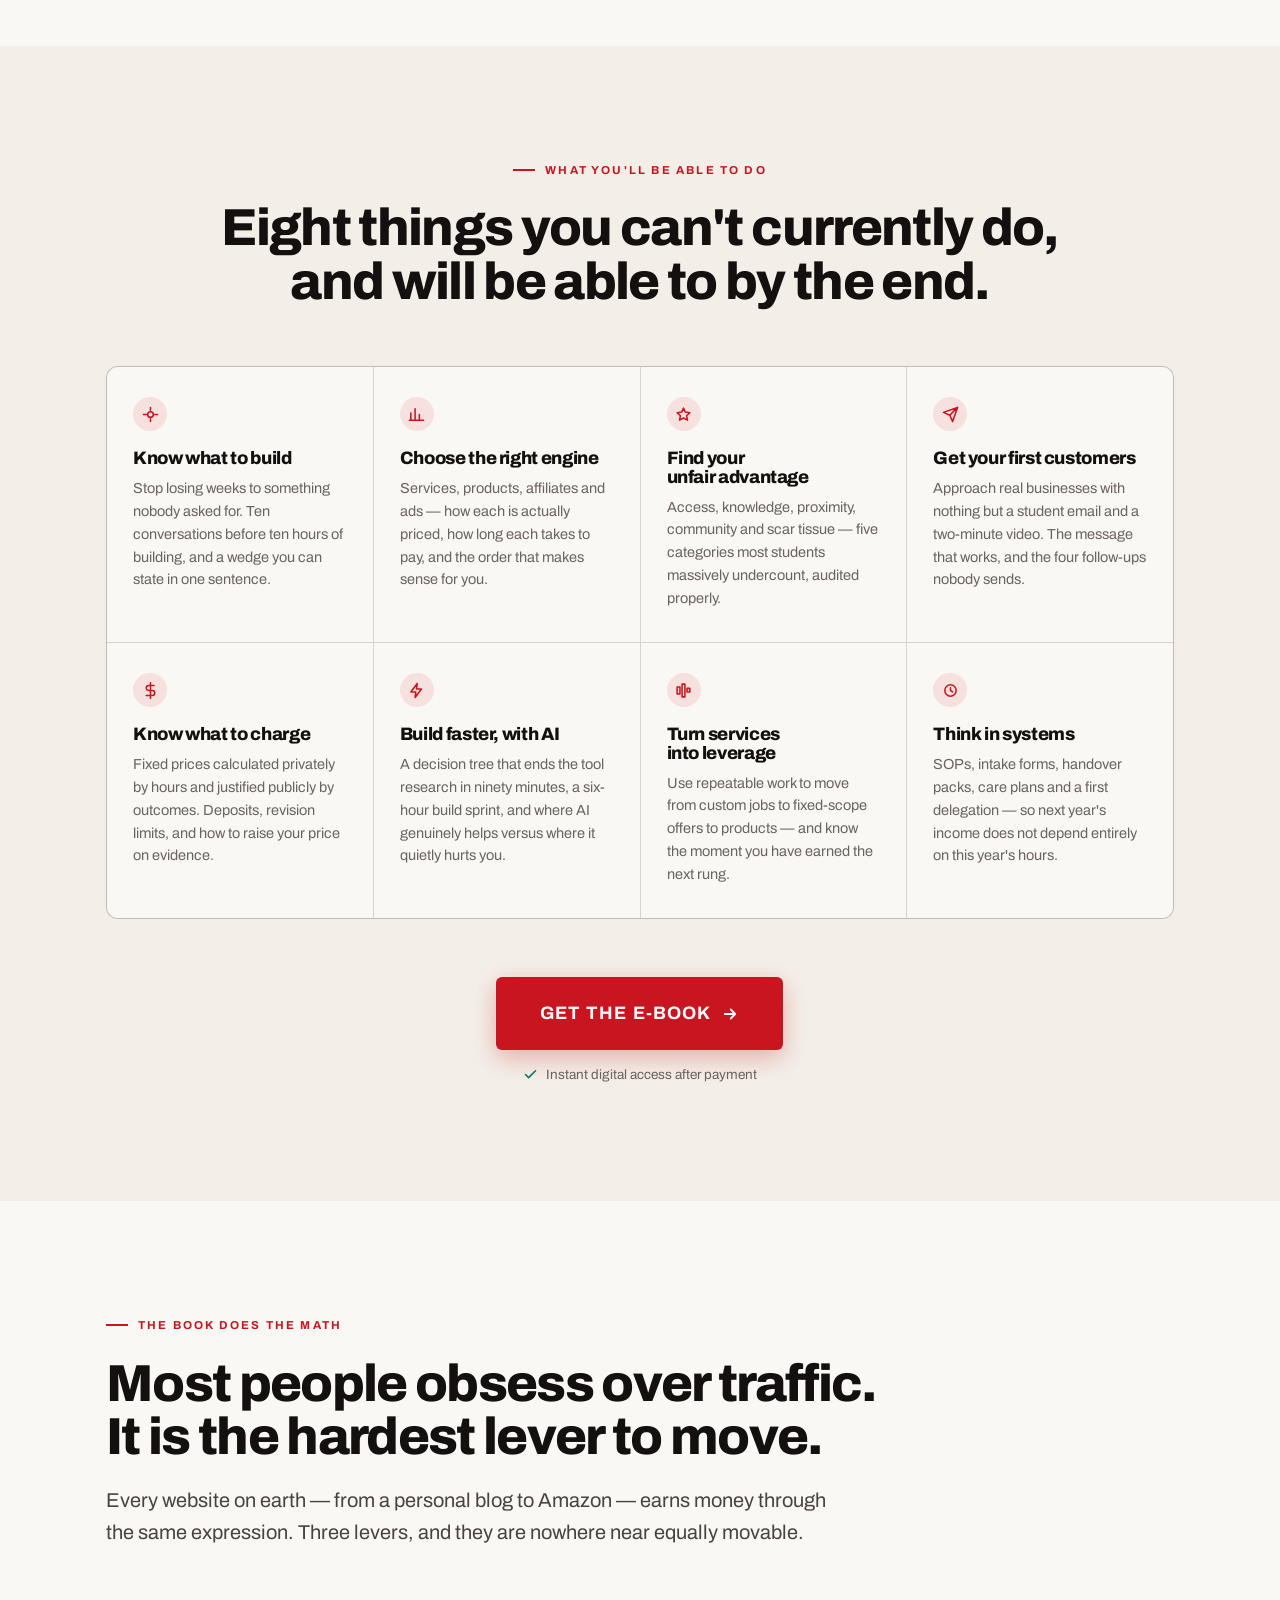
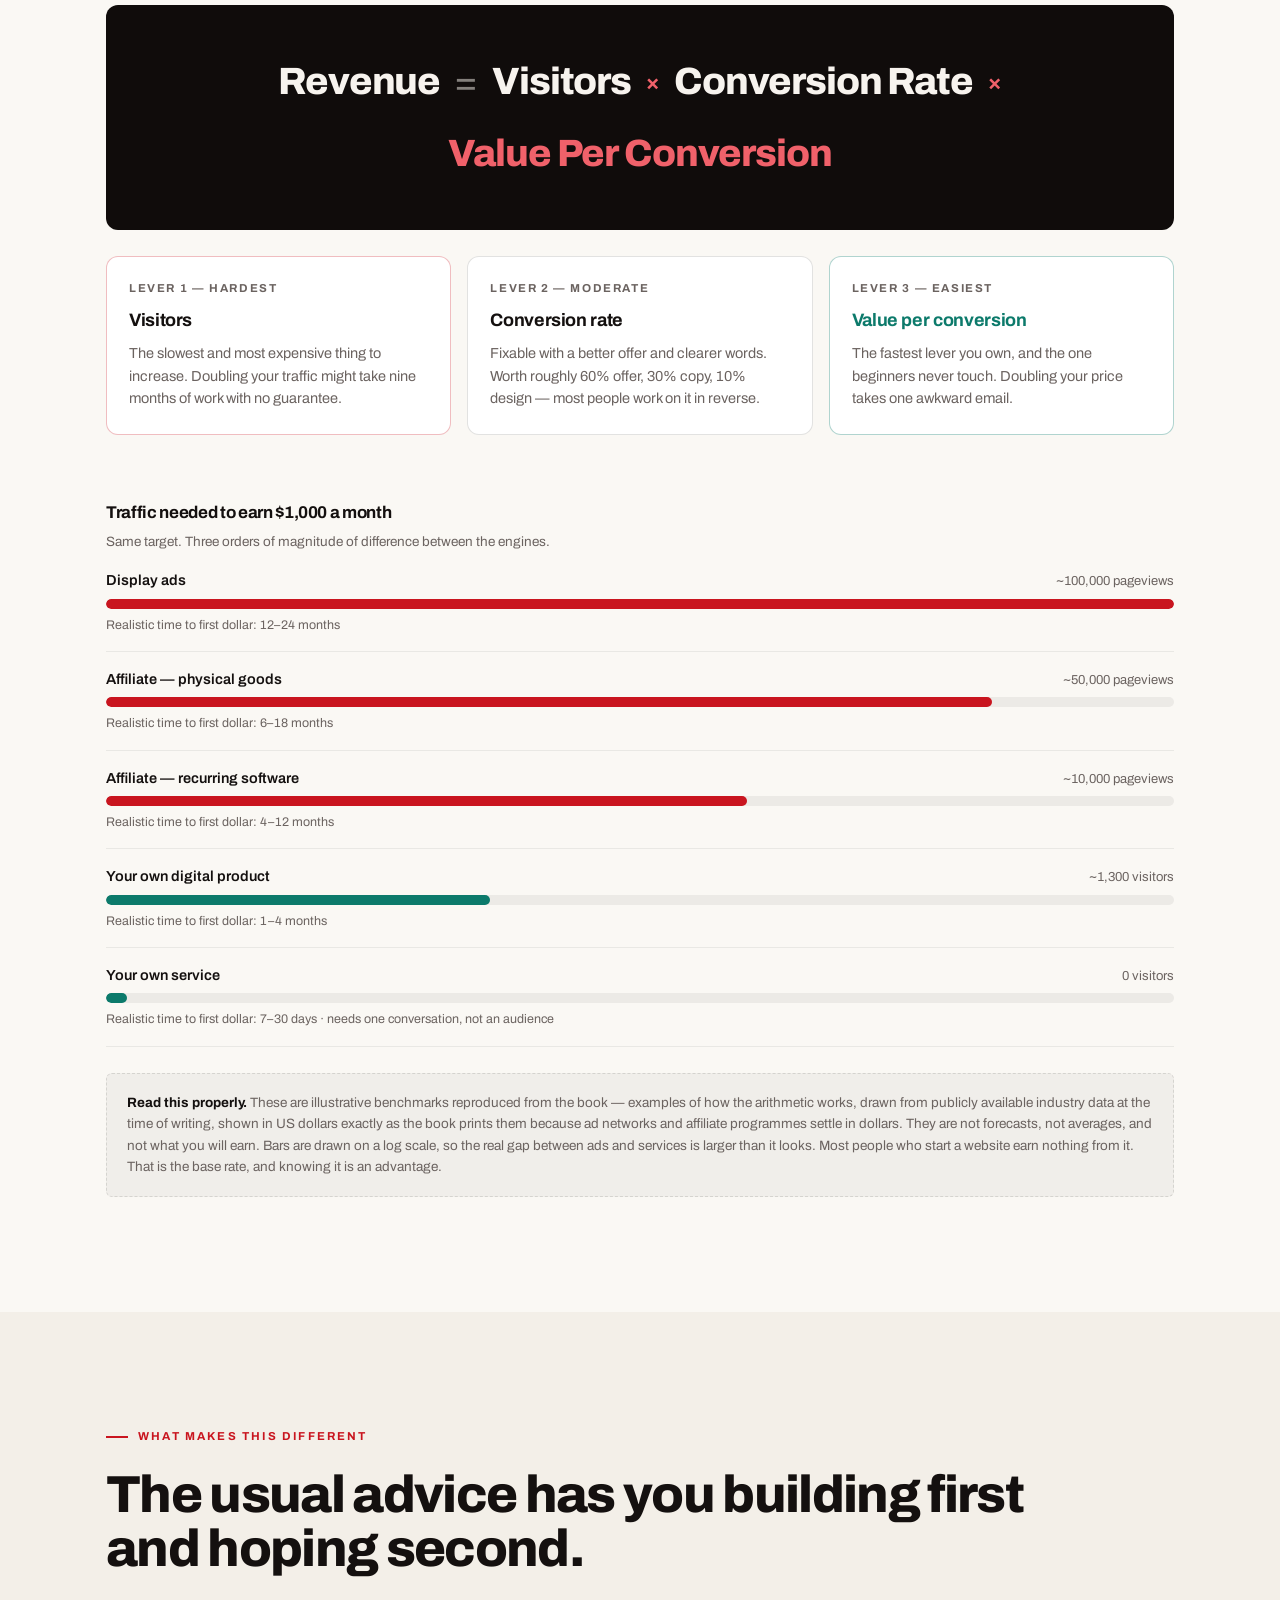
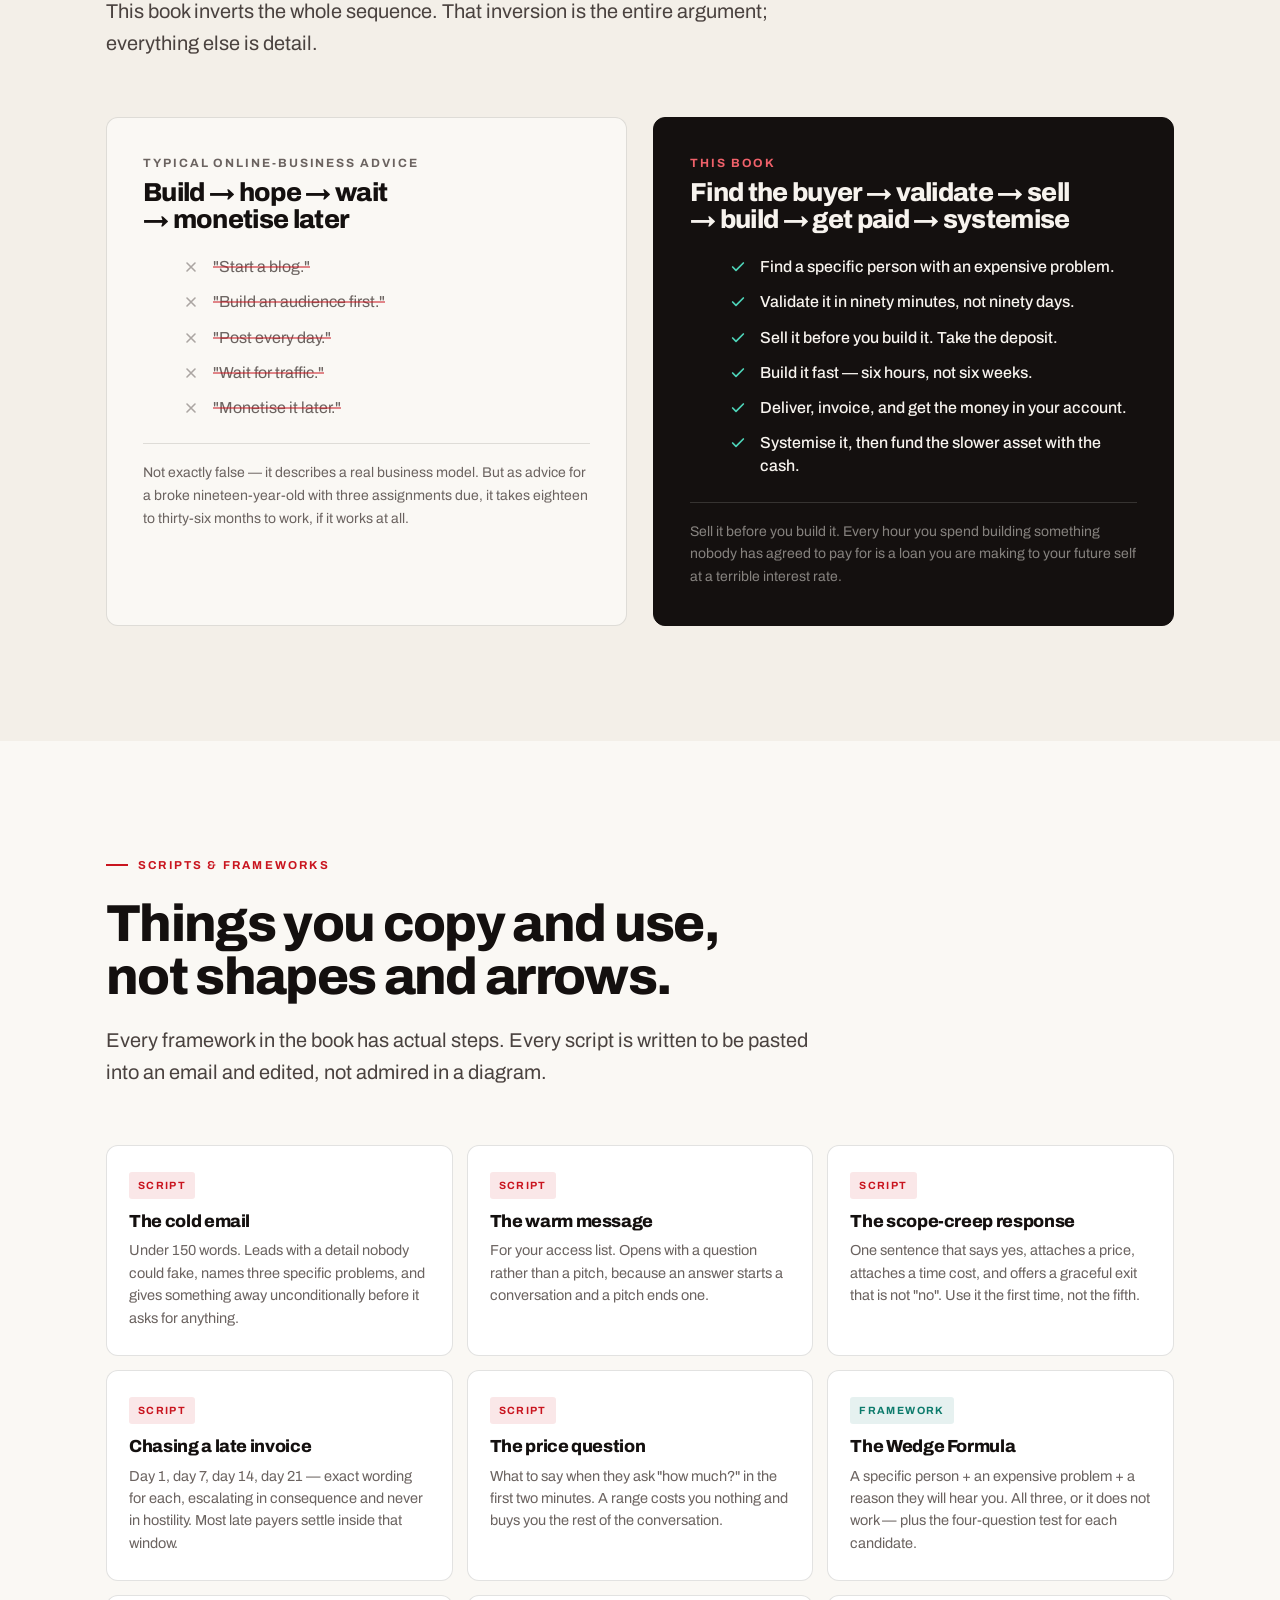
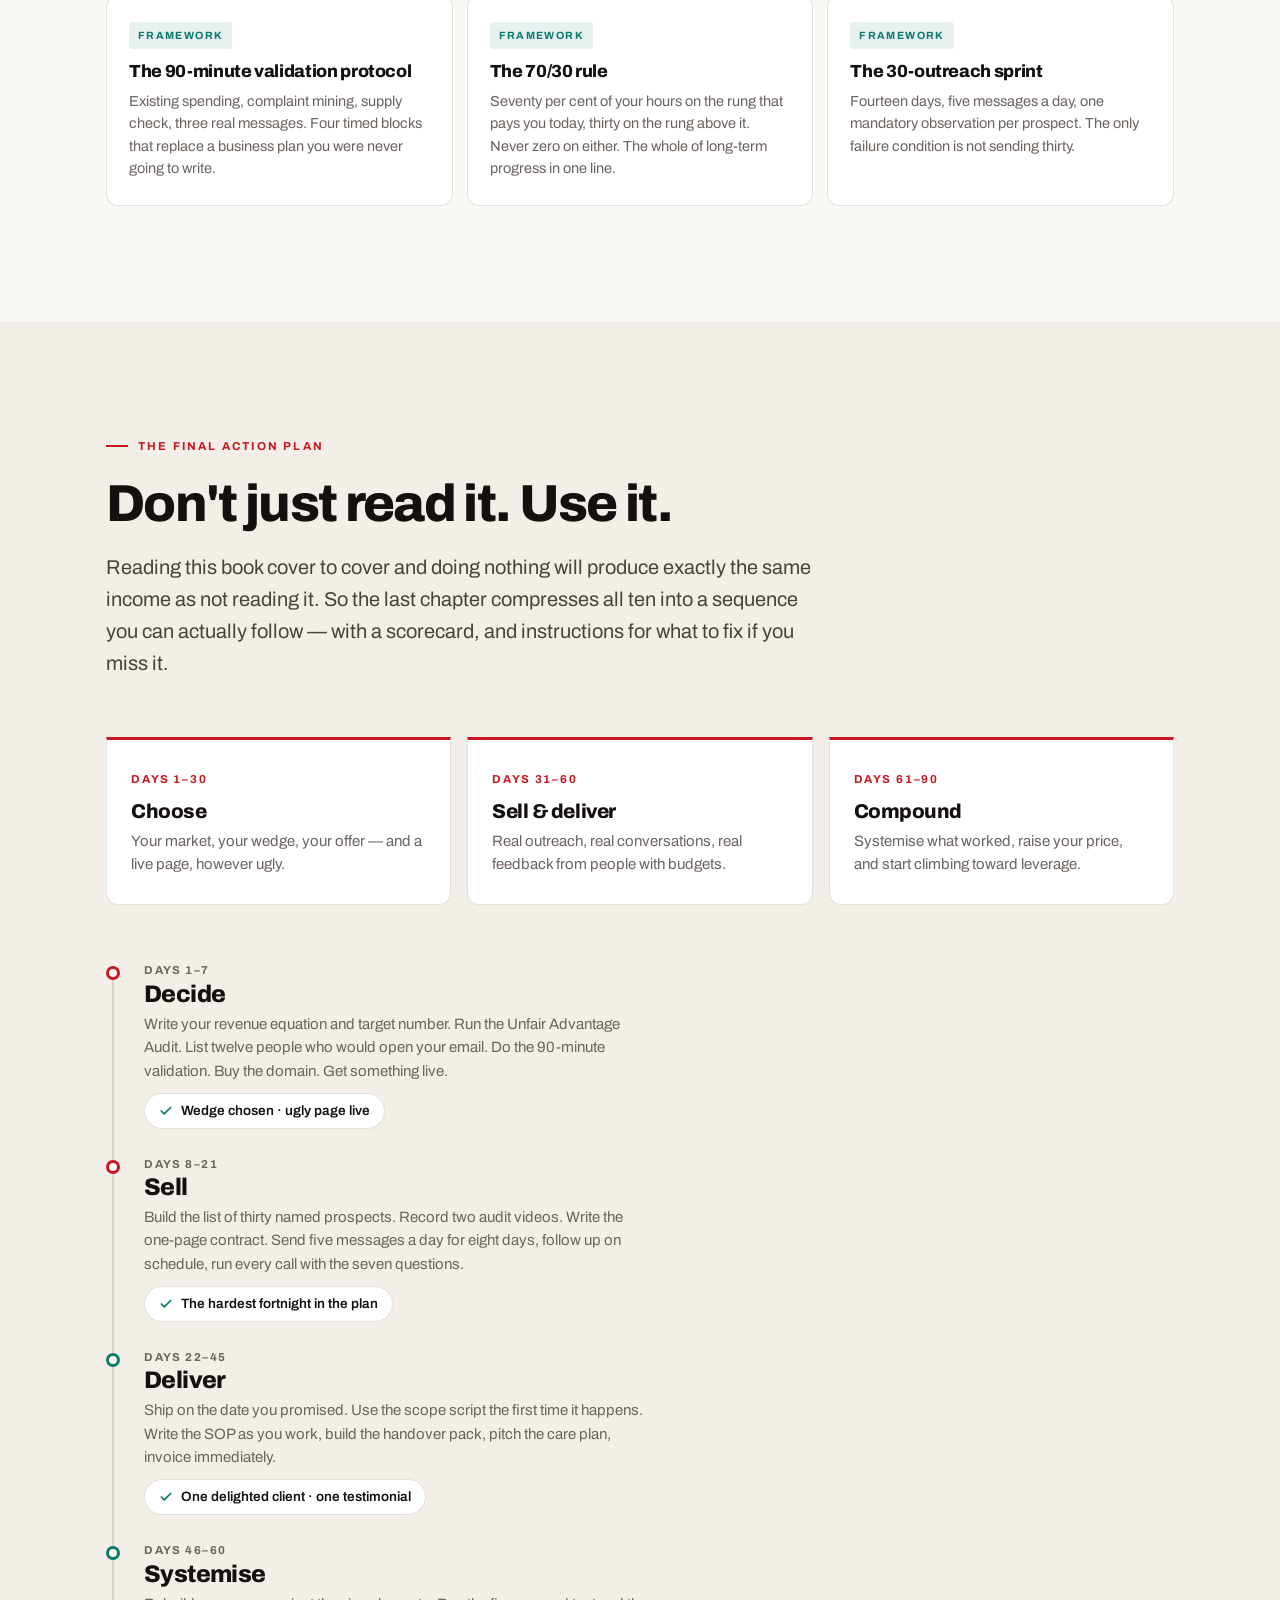
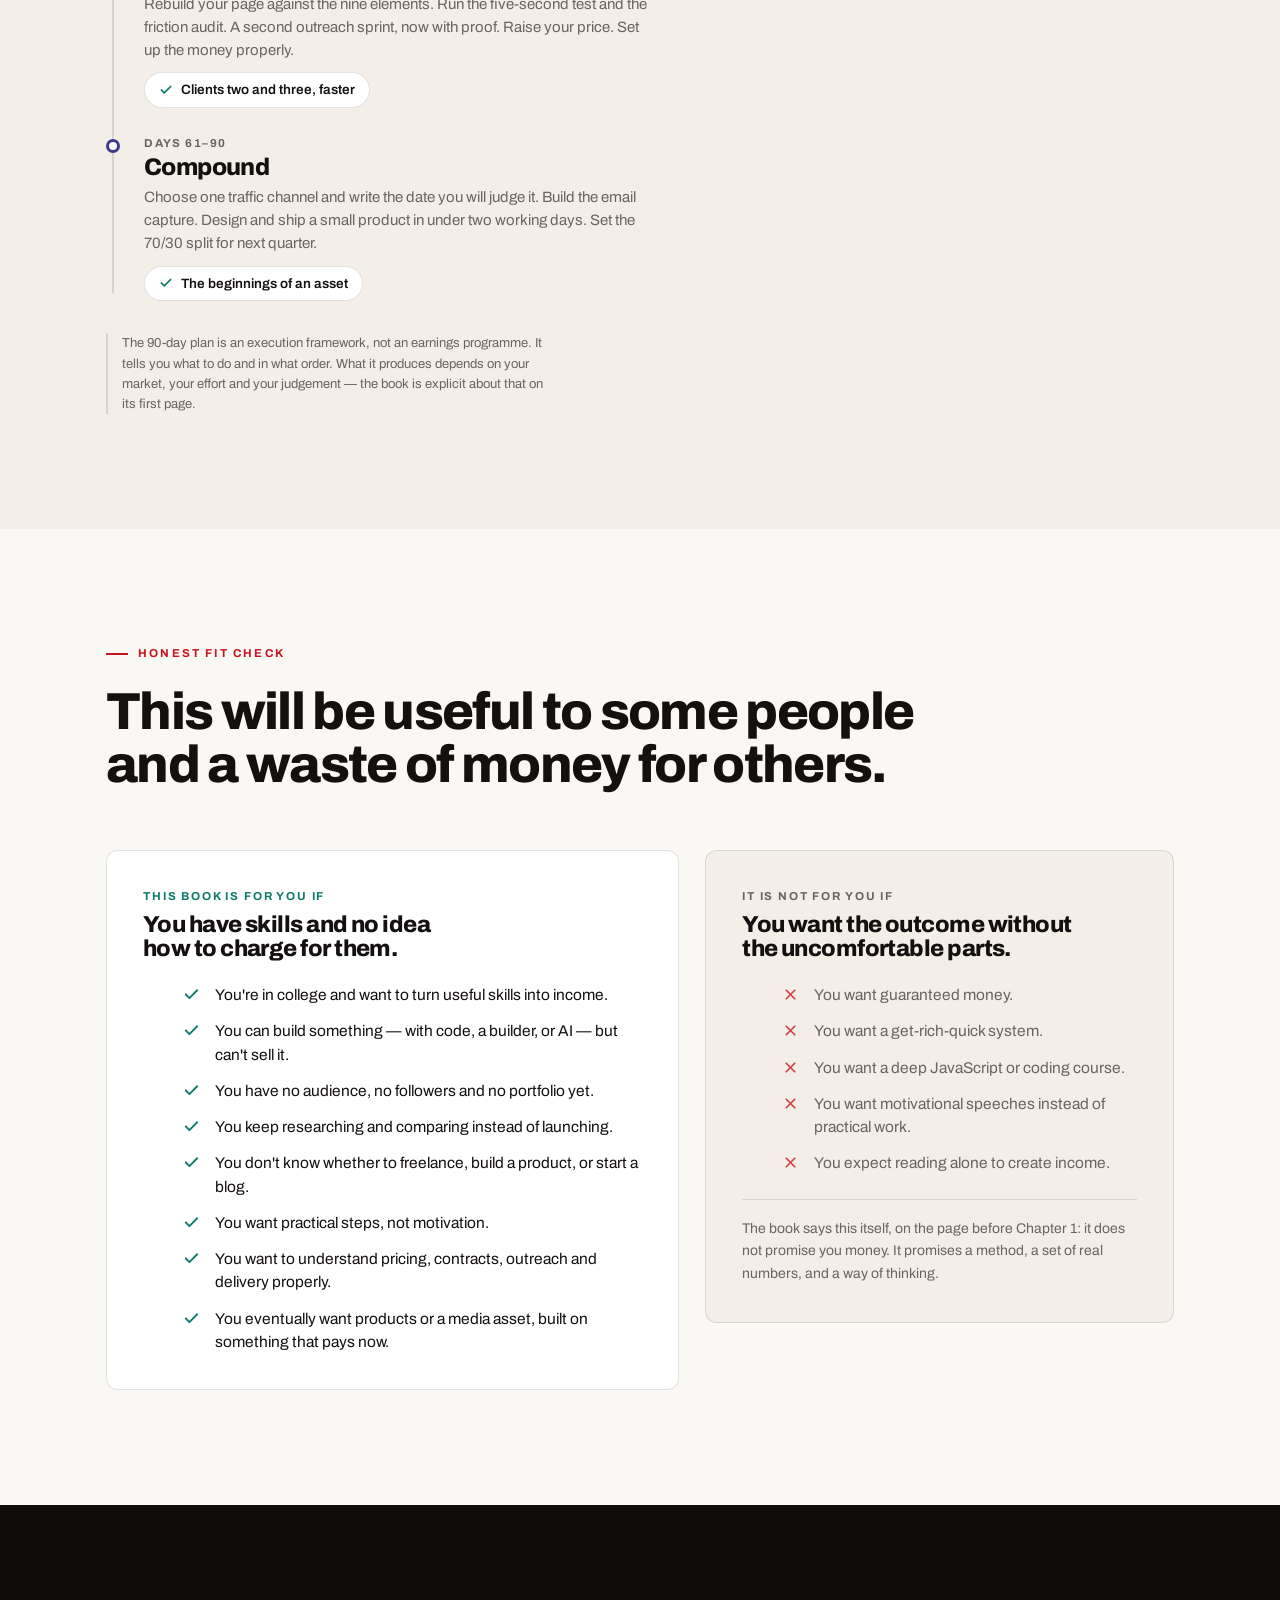
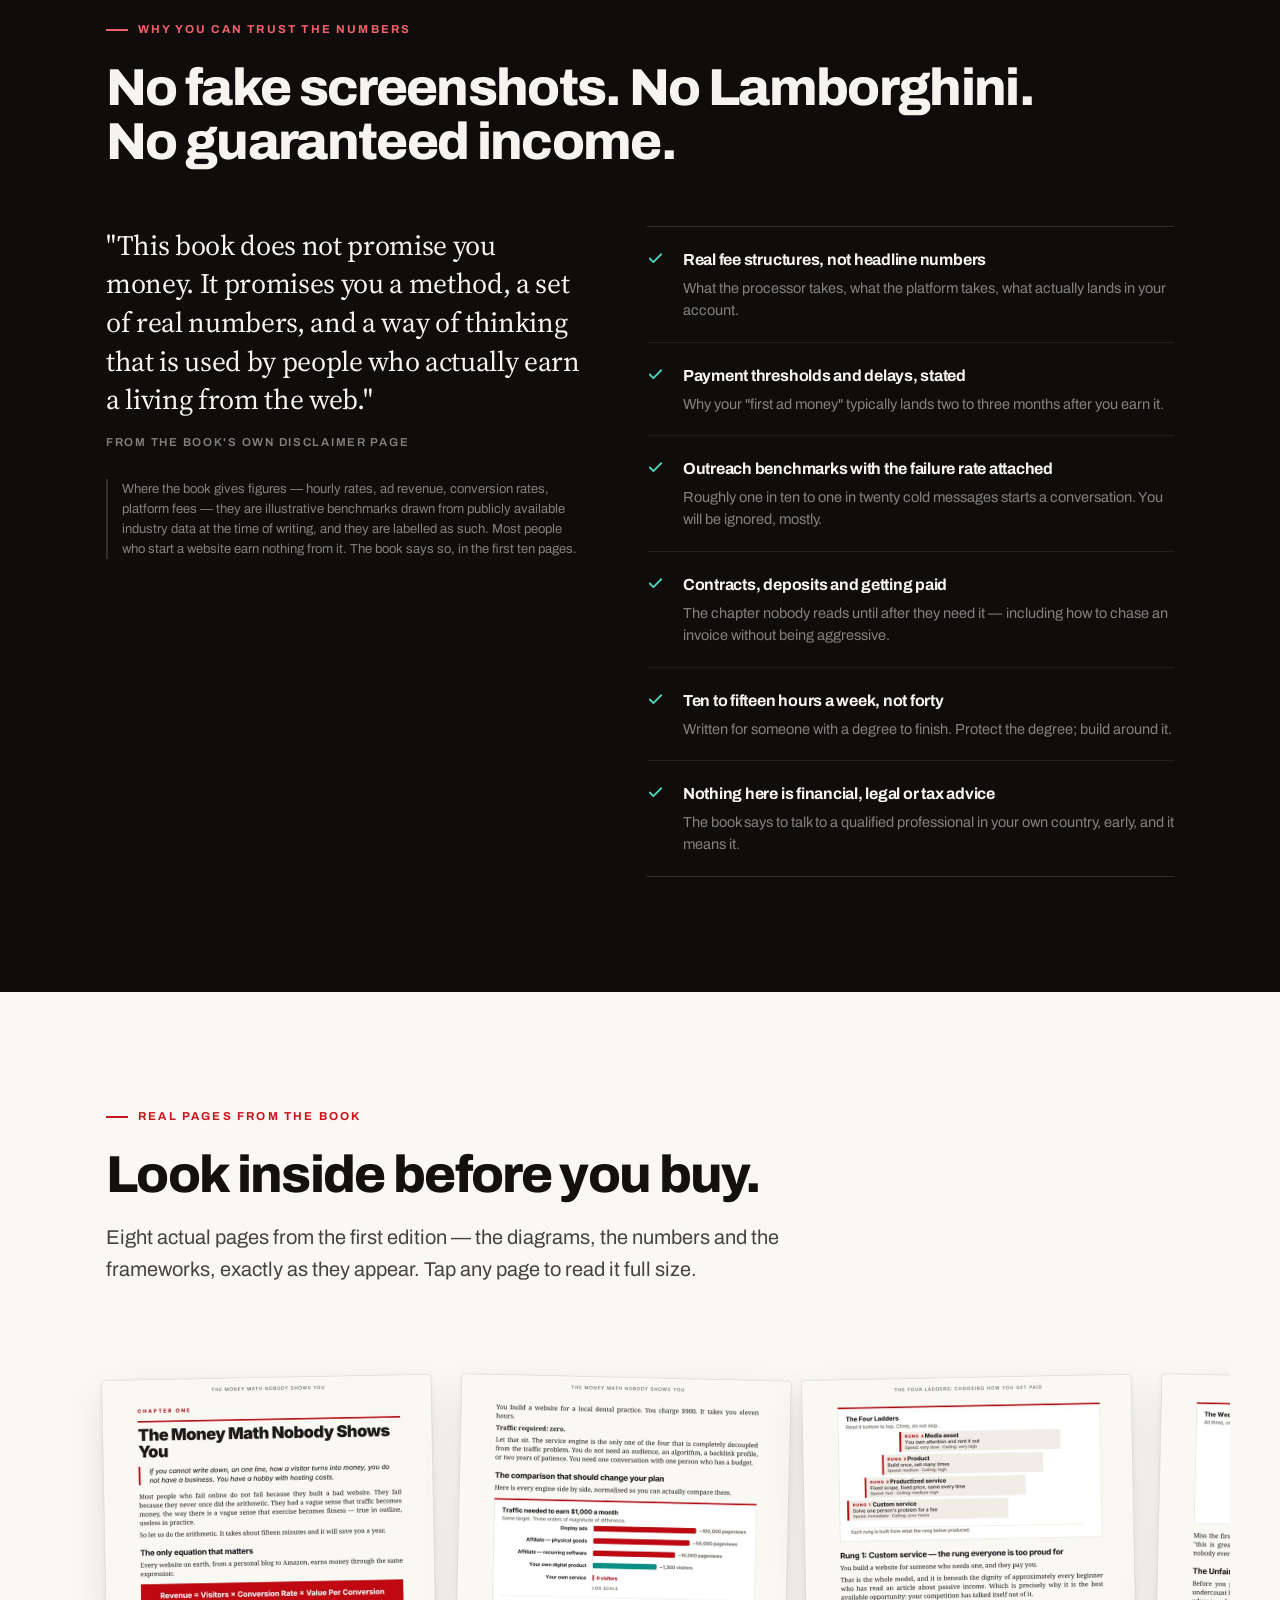
==== commit d2533b0a: "Switch canonical, social and sitemap URLs to https bookaddic.shop now has a GitHub Pages certificate" ====
--- a/index.html
+++ b/index.html
@@ -9,13 +9,11 @@
 <meta name="author" content="The Book Addic">
 <meta name="robots" content="index, follow, max-image-preview:large">
 <meta name="theme-color" content="#100C0B">
-<link rel="canonical" href="http://bookaddic.shop/">
+<link rel="canonical" href="https://bookaddic.shop/">
 
 <!-- ===== OPEN GRAPH / SOCIAL ============================================
-     BASE URL is http://bookaddic.shop/ (plain http until the custom domain
-     has an HTTPS certificate). When HTTPS works, replace "http://bookaddic.shop"
-     with "https://bookaddic.shop" in this file (canonical, og:url, og:image,
-     twitter:image, JSON-LD), sitemap.xml and robots.txt.
+     BASE URL is https://bookaddic.shop/ - it appears in this file (canonical,
+     og:url, og:image, twitter:image, JSON-LD), sitemap.xml and robots.txt.
      og:image must be an absolute URL for Facebook/WhatsApp/LinkedIn to fetch it.
 ====================================================================== -->
 <meta property="og:type" content="website">
@@ -23,8 +21,8 @@
 <meta property="og:site_name" content="The Book Addic — E-Book Store">
 <meta property="og:title" content="Build. Ship. Get Paid. — The Honest Playbook for Making Money With Websites">
 <meta property="og:description" content="Anyone can build a website with AI now. Almost nobody knows who to sell it to, what to charge, or how to get paid. This is the book about that part.">
-<meta property="og:url" content="http://bookaddic.shop/">
-<meta property="og:image" content="http://bookaddic.shop/assets/img/og-image.jpg">
+<meta property="og:url" content="https://bookaddic.shop/">
+<meta property="og:image" content="https://bookaddic.shop/assets/img/og-image.jpg">
 <meta property="og:image:type" content="image/jpeg">
 <meta property="og:image:width" content="1200">
 <meta property="og:image:height" content="630">
@@ -32,7 +30,7 @@
 <meta name="twitter:card" content="summary_large_image">
 <meta name="twitter:title" content="Build. Ship. Get Paid.">
 <meta name="twitter:description" content="Build websites with AI. Sell them to people who actually pay. The honest playbook for student builders.">
-<meta name="twitter:image" content="http://bookaddic.shop/assets/img/og-image.jpg">
+<meta name="twitter:image" content="https://bookaddic.shop/assets/img/og-image.jpg">
 <meta name="twitter:image:alt" content="Cover of the e-book Build. Ship. Get Paid. by The Book Addic: the honest playbook for making real money with websites while you're still in college. 10 chapters, 16 diagrams, scripts, 90-day plan.">
 
 <link rel="icon" href="assets/img/cover.png">
@@ -74,36 +72,36 @@
   "@graph": [
     {
       "@type": "Organization",
-      "@id": "http://bookaddic.shop/#publisher",
+      "@id": "https://bookaddic.shop/#publisher",
       "name": "The Book Addic",
       "alternateName": "The Book Addic — E-Book Store",
-      "url": "http://bookaddic.shop/"
+      "url": "https://bookaddic.shop/"
     },
     {
       "@type": "WebSite",
-      "@id": "http://bookaddic.shop/#website",
-      "url": "http://bookaddic.shop/",
+      "@id": "https://bookaddic.shop/#website",
+      "url": "https://bookaddic.shop/",
       "name": "The Book Addic — E-Book Store",
       "inLanguage": "en-IN",
-      "publisher": { "@id": "http://bookaddic.shop/#publisher" }
+      "publisher": { "@id": "https://bookaddic.shop/#publisher" }
     },
     {
       "@type": ["Book", "Product"],
-      "@id": "http://bookaddic.shop/#book",
+      "@id": "https://bookaddic.shop/#book",
       "name": "Build. Ship. Get Paid.",
       "alternateName": "The Honest Playbook for Making Real Money With Websites While You're Still in College",
       "description": "A practical playbook for college students and beginners: what to build, who will pay for it, what to charge, and how to get your first customers without an audience. 10 chapters, 16 diagrams, copyable scripts and a 90-day action plan. No income promises.",
-      "url": "http://bookaddic.shop/",
+      "url": "https://bookaddic.shop/",
       "image": [
-        "http://bookaddic.shop/assets/img/cover.png",
-        "http://bookaddic.shop/assets/img/og-image.jpg"
+        "https://bookaddic.shop/assets/img/cover.png",
+        "https://bookaddic.shop/assets/img/og-image.jpg"
       ],
       "bookEdition": "First Edition",
       "bookFormat": "https://schema.org/EBook",
       "numberOfPages": 92,
       "inLanguage": "en",
       "datePublished": "2026",
-      "publisher": { "@id": "http://bookaddic.shop/#publisher" },
+      "publisher": { "@id": "https://bookaddic.shop/#publisher" },
       "brand": { "@type": "Brand", "name": "The Book Addic" },
       "audience": { "@type": "Audience", "audienceType": "College students and beginners" },
       "about": ["Web development business", "Freelancing", "Digital products", "Student entrepreneurship"],
@@ -112,23 +110,23 @@
         "price": "350.00",
         "priceCurrency": "INR",
         "availability": "https://schema.org/InStock",
-        "url": "http://bookaddic.shop/",
-        "seller": { "@id": "http://bookaddic.shop/#publisher" }
+        "url": "https://bookaddic.shop/",
+        "seller": { "@id": "https://bookaddic.shop/#publisher" }
       }
     },
     {
       "@type": ["WebPage", "FAQPage"],
-      "@id": "http://bookaddic.shop/#webpage",
-      "url": "http://bookaddic.shop/",
+      "@id": "https://bookaddic.shop/#webpage",
+      "url": "https://bookaddic.shop/",
       "name": "How to Make Money Building Websites | Build. Ship. Get Paid.",
       "description": "Honest ebook on how to make money building websites: turn freelance web design into a student side hustle, with scripts, pricing and a 90-day plan.",
       "inLanguage": "en-IN",
-      "isPartOf": { "@id": "http://bookaddic.shop/#website" },
-      "about": { "@id": "http://bookaddic.shop/#book" },
-      "publisher": { "@id": "http://bookaddic.shop/#publisher" },
+      "isPartOf": { "@id": "https://bookaddic.shop/#website" },
+      "about": { "@id": "https://bookaddic.shop/#book" },
+      "publisher": { "@id": "https://bookaddic.shop/#publisher" },
       "primaryImageOfPage": {
         "@type": "ImageObject",
-        "url": "http://bookaddic.shop/assets/img/og-image.jpg",
+        "url": "https://bookaddic.shop/assets/img/og-image.jpg",
         "width": 1200,
         "height": 630
       },
